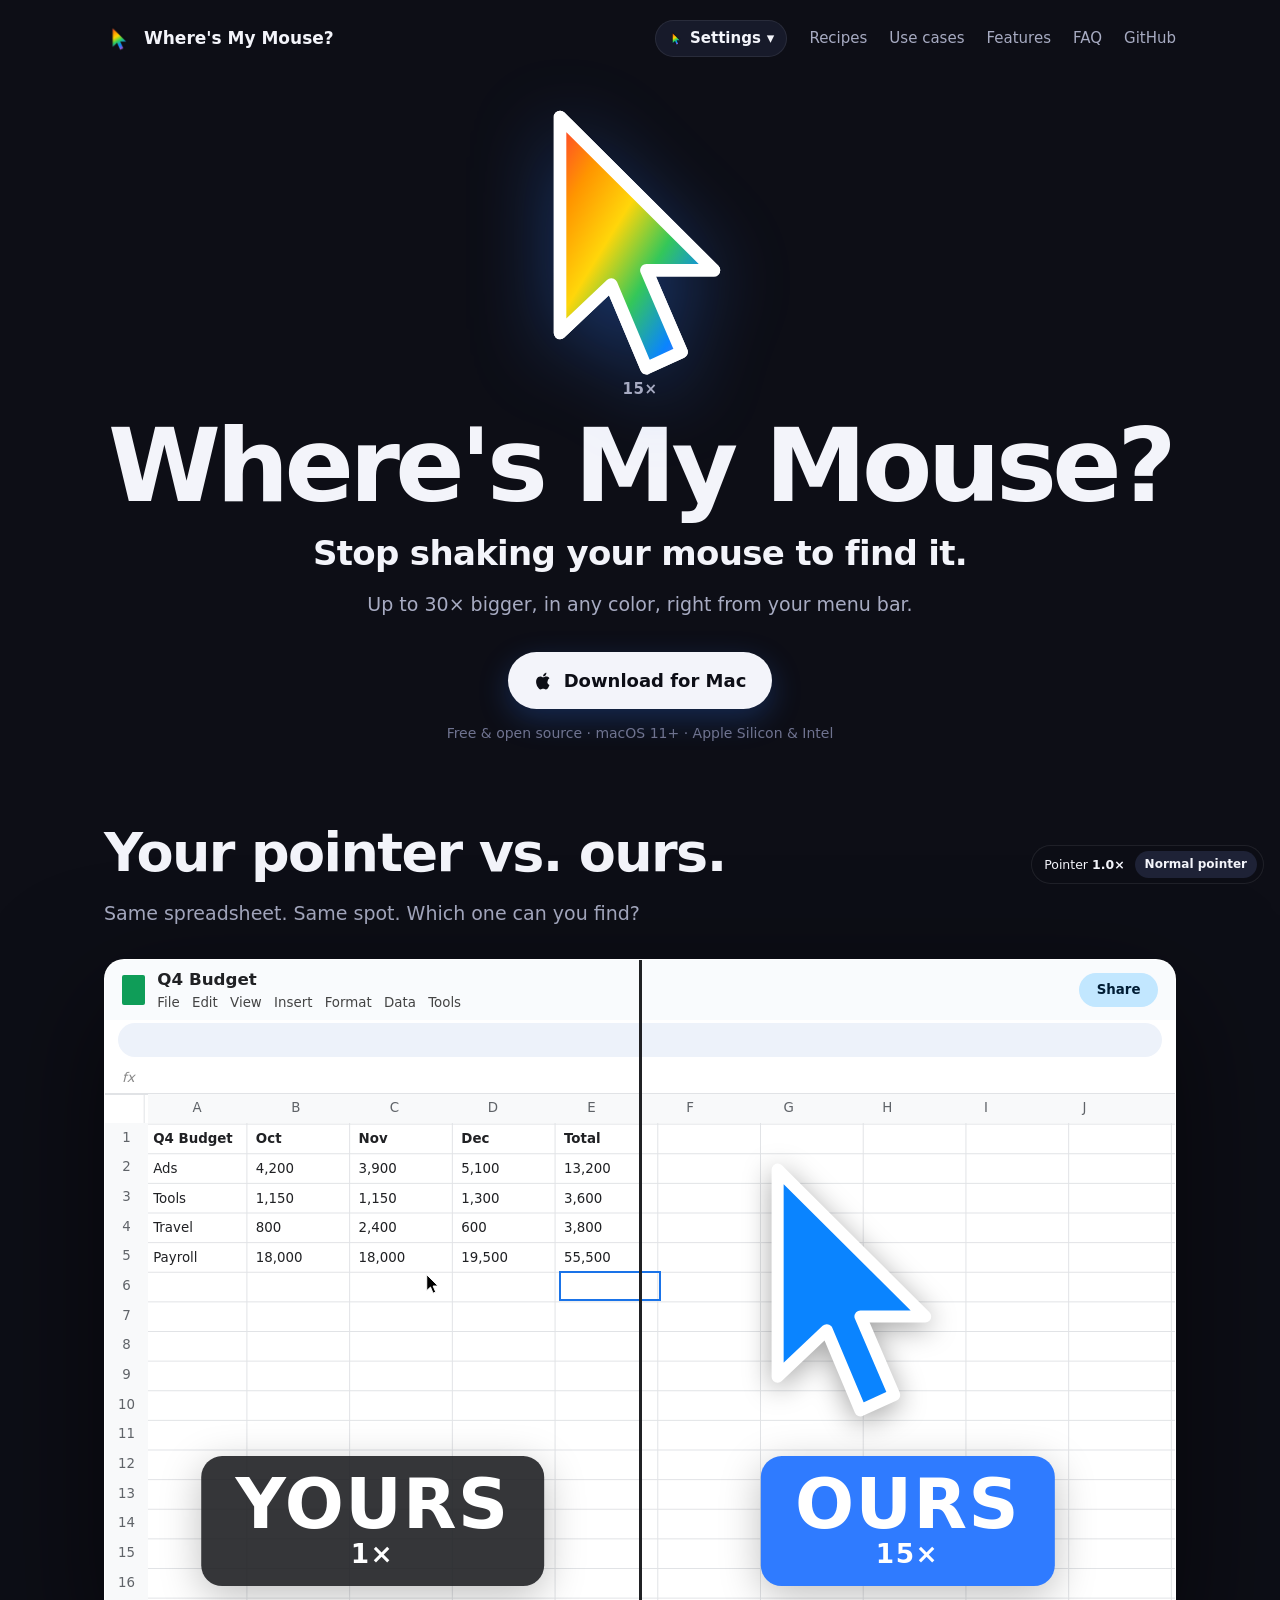
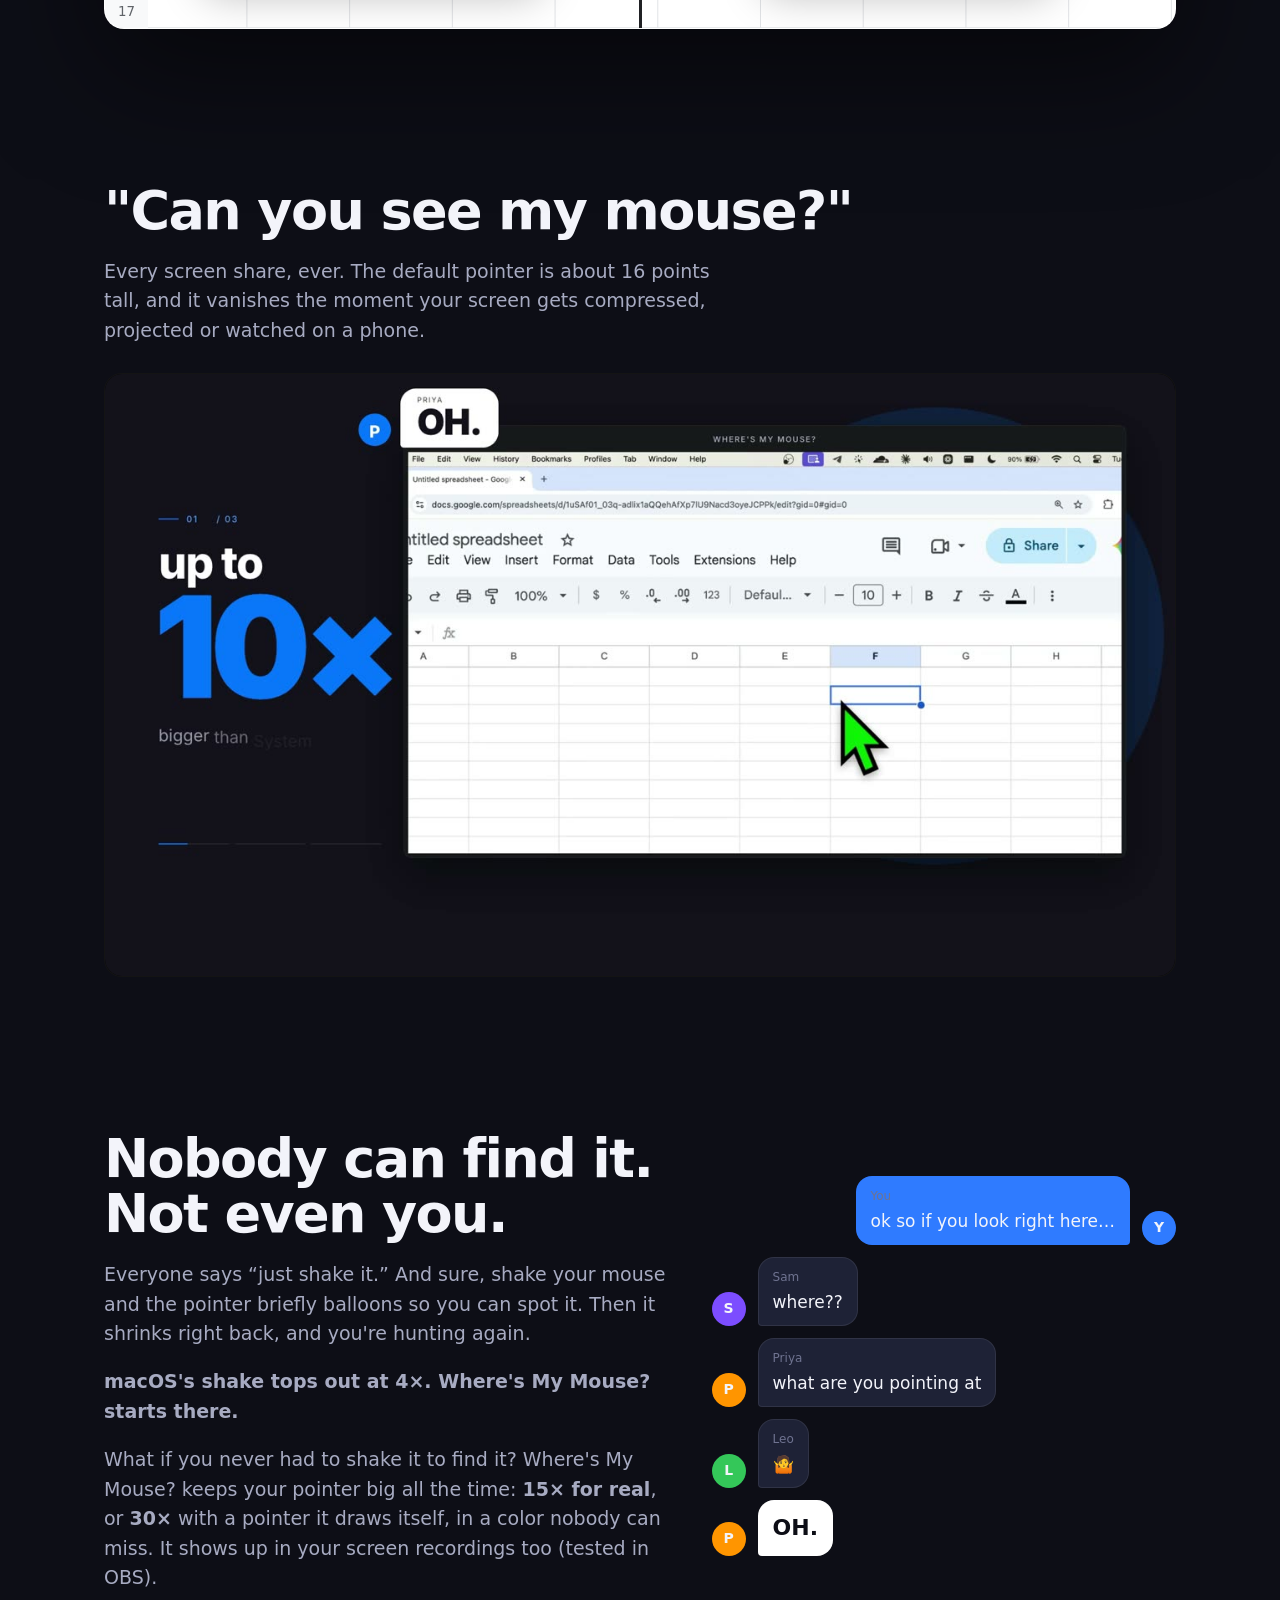
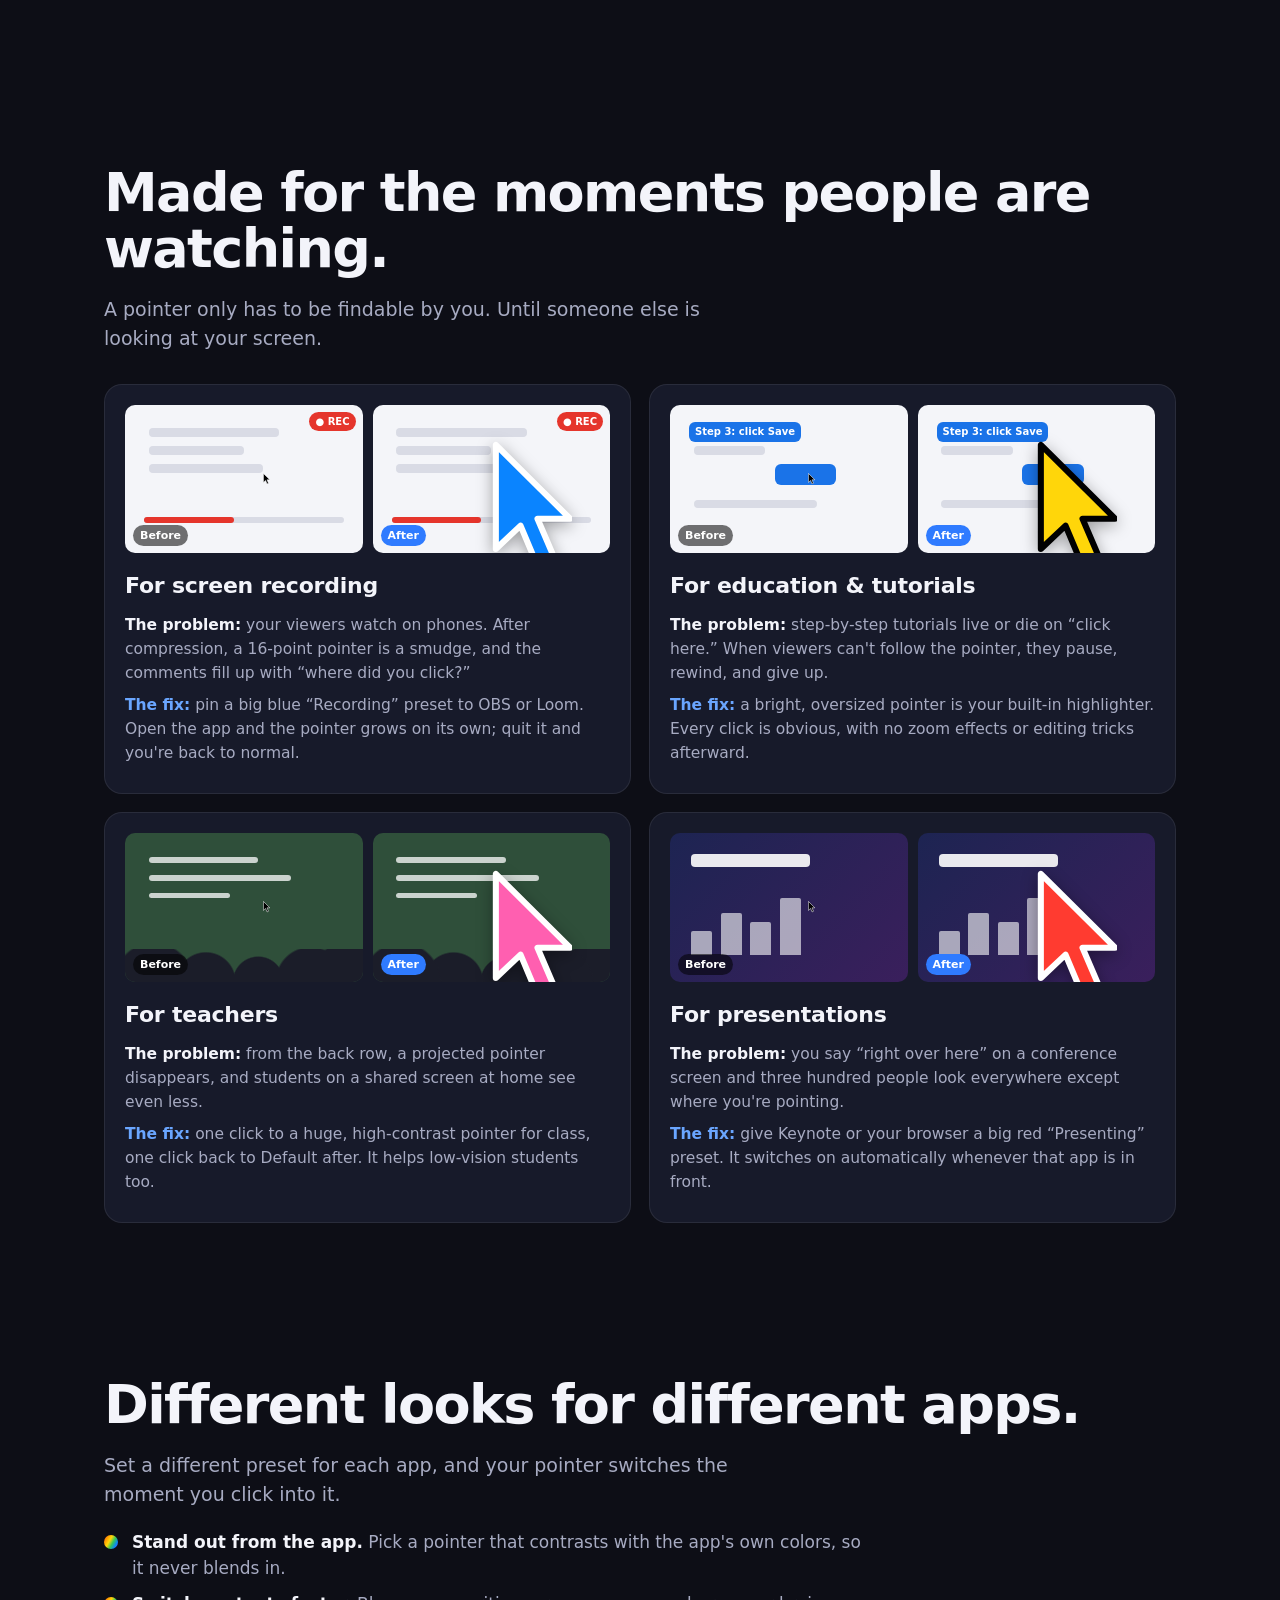
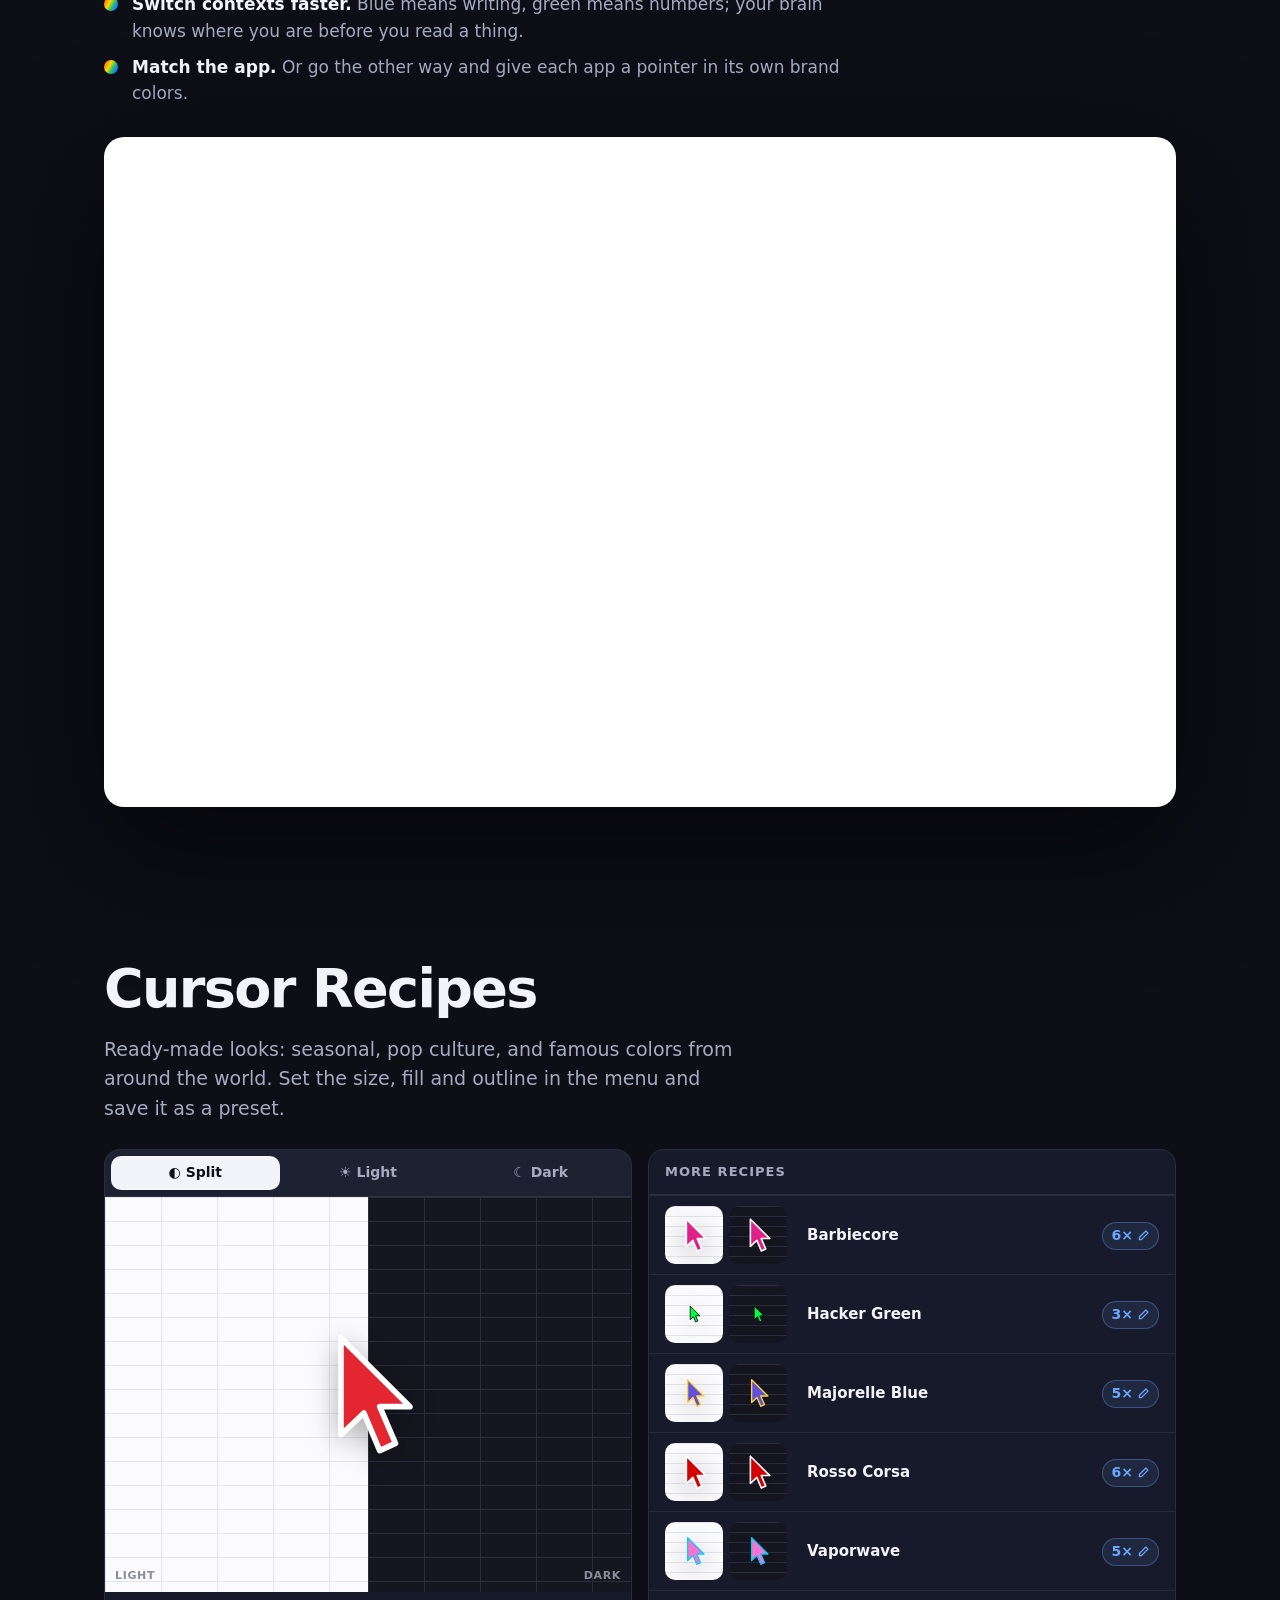
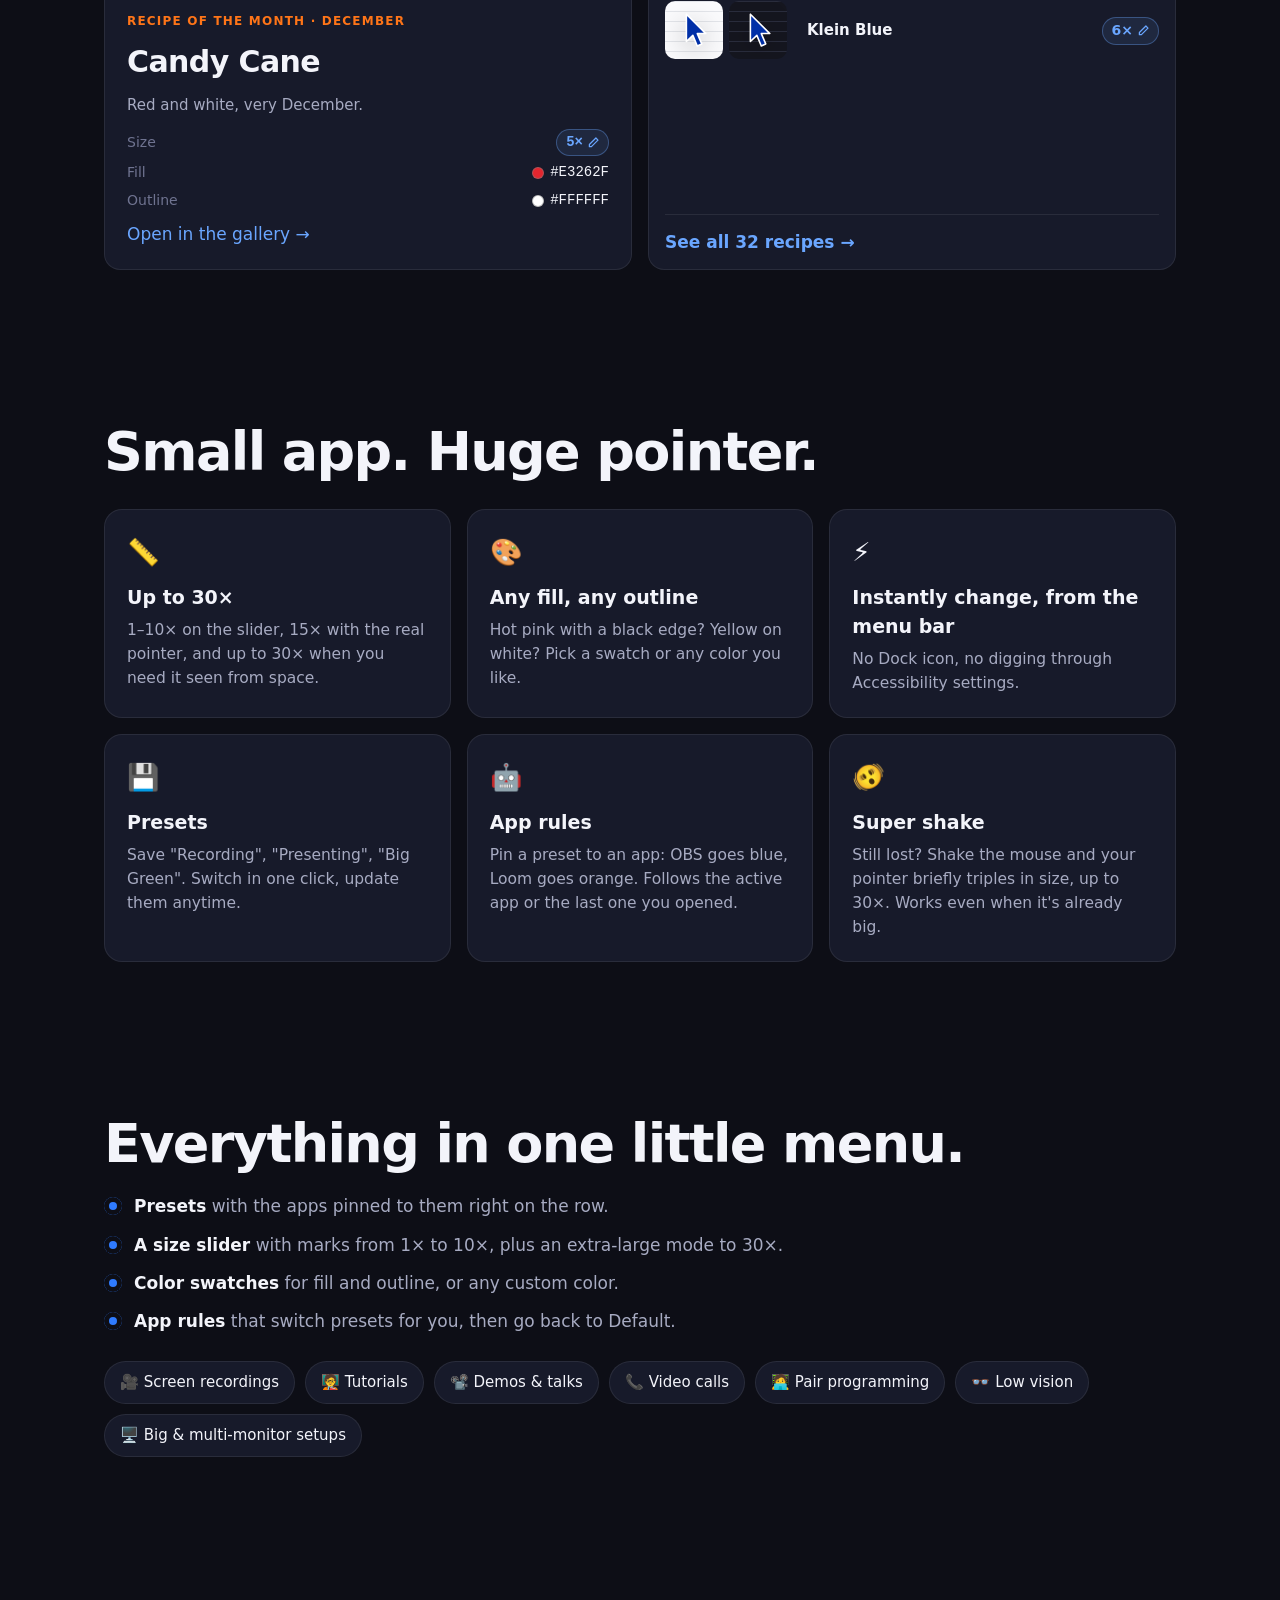
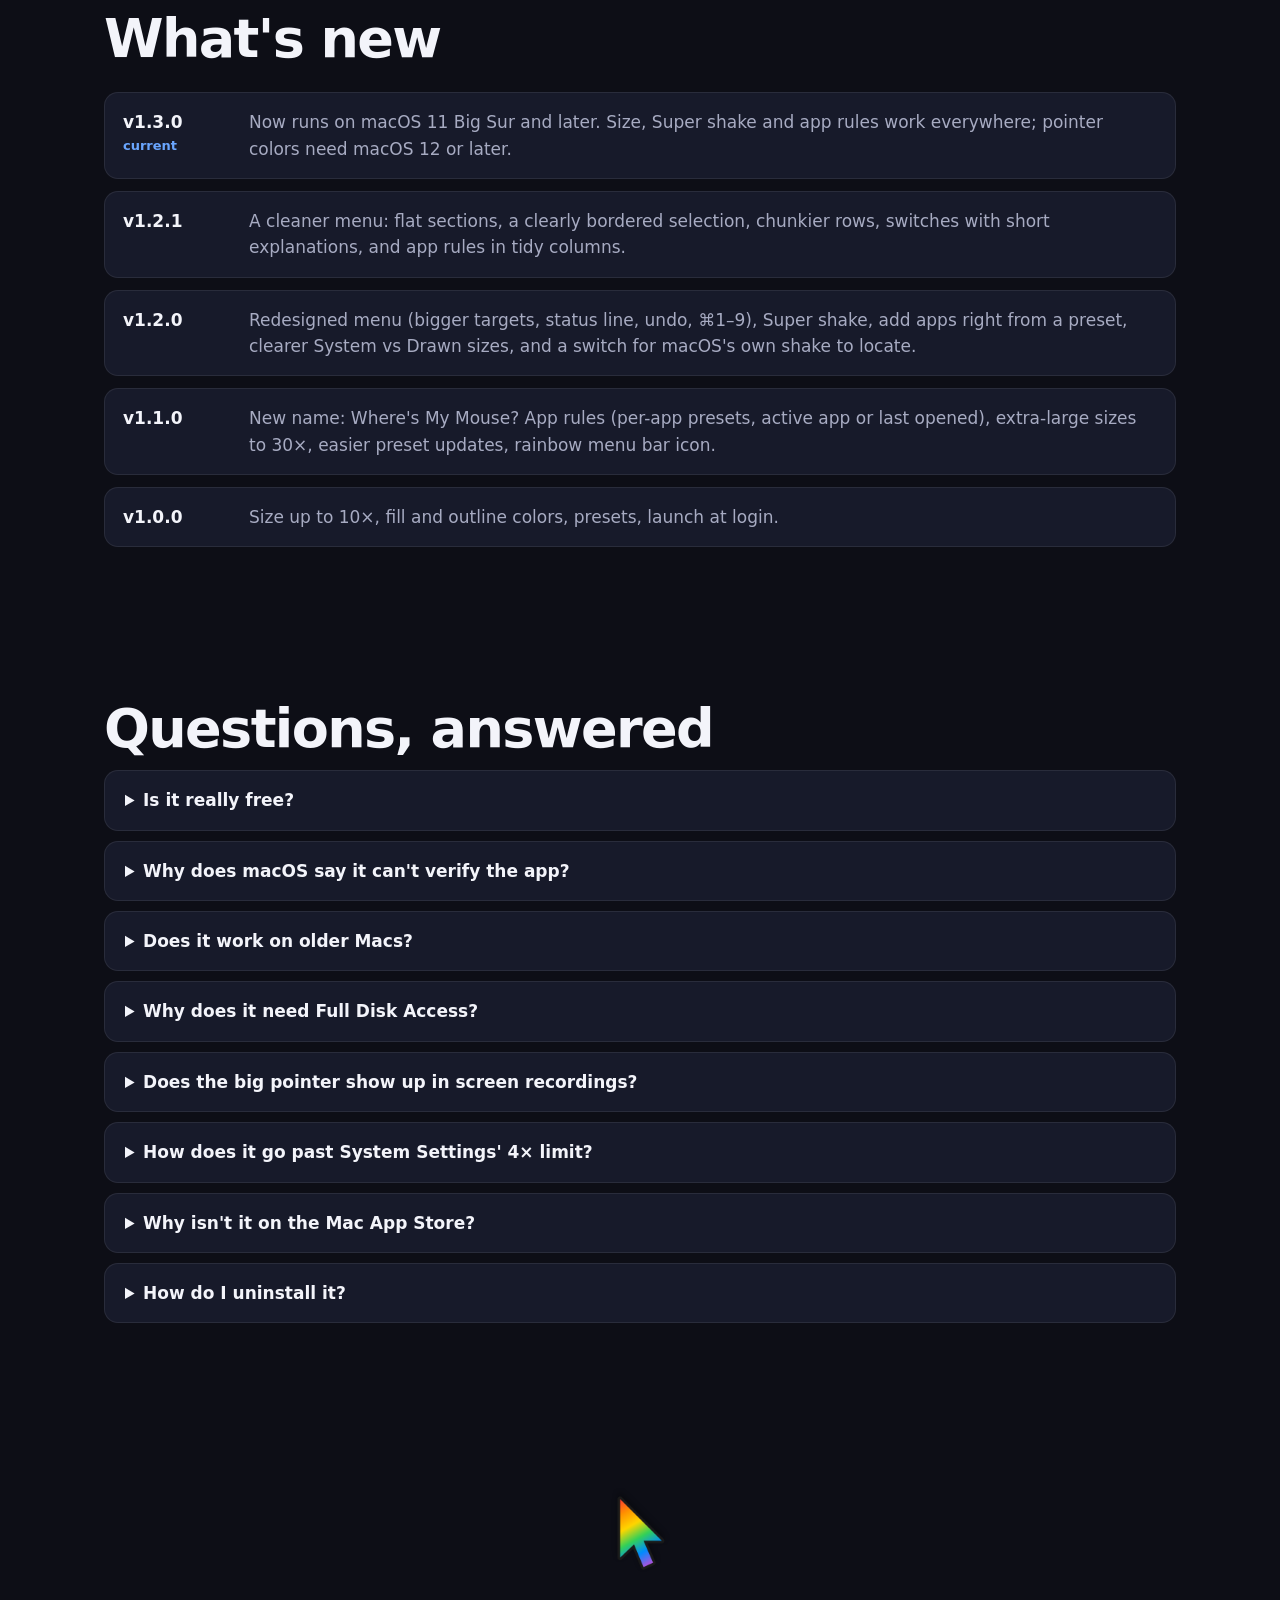
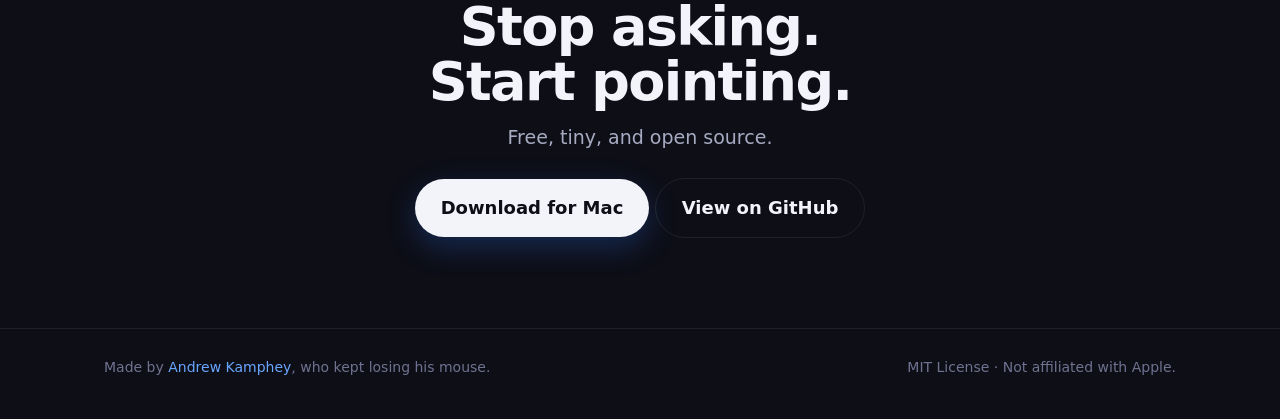
==== site/index.html @ dadd5ee6 "Recipes: Split/Light/Dark bar on top of each card Co-Authored-By: Claude Opus 5.5 <noreply@anthropic" ====
<!doctype html>
<html lang="en">
<head>
<meta charset="utf-8">
<!-- Google tag (gtag.js) -->
<script async src="https://www.googletagmanager.com/gtag/js?id=G-M5TJXXCL2K"></script>
<script>
  window.dataLayer = window.dataLayer || [];
  function gtag(){dataLayer.push(arguments);}
  gtag('js', new Date());

  gtag('config', 'G-M5TJXXCL2K');
</script>

<meta name="viewport" content="width=device-width, initial-scale=1">
<title>Where's My Mouse? — Make your Mac's pointer impossible to miss</title>
<meta name="description" content="A free, open-source macOS menu bar app that makes your mouse pointer up to 30× bigger, in any color, with one-click presets and per-app rules. For screen recordings, demos and video calls.">
<link rel="icon" type="image/png" href="assets/favicon.png">
<link rel="apple-touch-icon" href="assets/icon.png">
<meta property="og:title" content="Where's My Mouse?">
<meta property="og:description" content="Make your Mac's pointer impossible to miss. Up to 30×, any color, presets per app. Free & open source.">
<meta property="og:image" content="https://wheresmymouse.com/assets/og.png">
<meta property="og:url" content="https://wheresmymouse.com/">
<meta property="og:type" content="website">
<meta name="twitter:card" content="summary_large_image">
<meta name="twitter:image" content="https://wheresmymouse.com/assets/og.png">
<link rel="canonical" href="https://wheresmymouse.com/">
<script type="application/ld+json">
{"@context":"https://schema.org","@type":"SoftwareApplication","name":"Where's My Mouse?","operatingSystem":"macOS 11+","applicationCategory":"UtilitiesApplication","offers":{"@type":"Offer","price":"0","priceCurrency":"USD"},"url":"https://wheresmymouse.com/","downloadUrl":"https://wheresmymouse.com/download"}
</script>
<style>
  :root {
    --bg: #0d0e16;
    --bg-2: #161a33;
    --panel: #171a2a;
    --panel-2: #1e2236;
    --line: rgba(255, 255, 255, 0.08);
    --text: #f3f4fa;
    --muted: #a7abc2;
    --faint: #6f7390;
    --blue: #2f7bff;
    --blue-soft: #6aa6ff;
    --red: #ff3b2f;
    --rainbow: linear-gradient(120deg, #ff3b30, #ff9500, #ffd60a, #34c759, #0a84ff, #af52de);
    --radius: 18px;
    --max: 1120px;
  }
  * { box-sizing: border-box; }
  html { scroll-behavior: smooth; }
  body {
    margin: 0;
    background: radial-gradient(1200px 700px at 80% -10%, #1d2452 0%, transparent 60%), var(--bg);
    color: var(--text);
    font: 17px/1.55 system-ui, -apple-system, "Helvetica Neue", Arial, sans-serif;
    -webkit-font-smoothing: antialiased;
  }
  a { color: var(--blue-soft); text-decoration: none; }
  a:hover { text-decoration: underline; }
  .wrap { max-width: var(--max); margin: 0 auto; padding: 0 24px; }

  /* nav */
  nav { display: flex; align-items: center; justify-content: space-between; padding: 20px 0; }
  .brand { display: flex; align-items: center; gap: 10px; font-weight: 800; color: var(--text); }
  .brand img { width: 30px; height: 30px; }
  nav .links { display: flex; gap: 22px; font-size: 15px; }
  nav .links a { color: var(--muted); }

  /* hero */
  .hero { padding: 40px 0 72px; text-align: left; position: relative; }
  .hero h1 {
    font-size: clamp(56px, 10vw, 128px);
    line-height: 0.92;
    letter-spacing: -0.045em;
    margin: 0 0 22px;
    font-weight: 900;
  }
  .hero h1 .q { background: var(--rainbow); -webkit-background-clip: text; background-clip: text; color: transparent; }
  .hero .sub { font-size: clamp(22px, 2.6vw, 30px); color: var(--text); margin: 0 0 8px; font-weight: 700; }
  .hero .joke { max-width: 540px; color: var(--muted); margin: 0 0 30px; }
  .btn {
    display: inline-flex; align-items: center; gap: 10px;
    background: var(--text); color: #0d0e16; font-weight: 800; font-size: 18px;
    padding: 15px 26px; border-radius: 999px; border: 0; cursor: pointer;
    box-shadow: 0 10px 30px rgba(47, 123, 255, 0.25);
  }
  .btn:hover { text-decoration: none; transform: translateY(-1px); }
  .btn svg { width: 20px; height: 20px; }
  .btn.ghost { background: transparent; color: var(--text); border: 1px solid var(--line); box-shadow: none; }
  .fine { color: var(--faint); font-size: 14px; margin-top: 14px; }
  .nomore { font-weight: 800; font-size: 19px; margin: -14px 0 28px; color: var(--blue-soft); }

  /* "Settings" in the nav opens the real menu, like a menu bar item */
  .settings { position: relative; }
  #settings-btn { display: inline-flex; align-items: center; gap: 6px; border: 1px solid var(--line); background: var(--panel); color: var(--text);
    font: inherit; font-size: 15px; font-weight: 700; padding: 6px 12px; border-radius: 999px; cursor: pointer; }
  #settings-btn[aria-expanded=true] { background: var(--text); color: #0d0e16; }
  .settings-pop { position: absolute; right: 0; top: calc(100% + 10px); z-index: 50; width: 340px; padding: 10px; border-radius: 16px;
    background: rgba(23,26,42,0.96); border: 1px solid var(--line); box-shadow: 0 30px 90px rgba(0,0,0,0.6); }
  .settings-pop img { display: block; width: 100%; height: auto; border-radius: 10px; }
  .settings-pop p { margin: 10px 4px 2px; color: var(--muted); font-size: 14px; text-align: center; }
  nav .links { align-items: center; }
  @media (max-width: 560px) { .settings-pop { position: fixed; left: 16px; right: 16px; top: 64px; width: auto; max-height: 80vh; overflow: auto; } }

  #showcase { padding-top: 32px; }
  /* hero: one pointer that grows from 1x to 15x and back */
  .hero { text-align: center; padding: 24px 0 24px; }
  .hero h1 { font-size: clamp(48px, 8vw, 104px); white-space: nowrap; margin: 18px 0 14px; }
  .hero .sub { font-size: clamp(22px, 3vw, 34px); font-weight: 800; letter-spacing: -0.02em; margin: 0 0 10px; }
  .hero .joke { max-width: none; font-size: 19px; margin: 0 0 32px; }
  .hero-ptr { position: relative; height: clamp(200px, 30vw, 300px); }
  #hero-ptr { position: absolute; left: calc(50% - 0.3 * clamp(200px, 30vw, 300px)); top: 6px;
    height: calc(100% - 30px); width: auto; transform-origin: 6% 4%; overflow: visible;
    filter: drop-shadow(0 18px 40px rgba(47, 123, 255, 0.35)); }
  .hero-size { position: absolute; left: 50%; bottom: 0; transform: translateX(-50%); font-weight: 900; font-variant-numeric: tabular-nums;
    color: var(--muted); font-size: 15px; letter-spacing: 0.04em; }
  @media (max-width: 560px) { .hero h1 { white-space: normal; } }

  /* sections */
  section { padding: 72px 0; }
  h2 { font-size: clamp(34px, 5vw, 54px); line-height: 1.02; letter-spacing: -0.03em; margin: 10px 0 14px; font-weight: 900; }
  .lead { color: var(--muted); font-size: 19px; max-width: 640px; }

  .video { margin-top: 28px; border-radius: var(--radius); overflow: hidden; border: 1px solid var(--line); background: #000; }
  .video video { display: block; width: 100%; height: auto; }

  /* chat */
  .chat { display: grid; grid-template-columns: 1.1fr 0.9fr; gap: 40px; align-items: center; }
  .bubbles { display: grid; gap: 12px; }
  .bubble { display: flex; gap: 12px; align-items: flex-end; }
  .avatar { width: 34px; height: 34px; border-radius: 50%; display: grid; place-items: center; font-weight: 800; font-size: 14px; flex: none; }
  .msg { background: var(--panel-2); border: 1px solid var(--line); padding: 10px 14px; border-radius: 16px 16px 16px 4px; }
  .msg small { display: block; color: var(--faint); font-size: 12px; margin-bottom: 2px; }
  .bubble.me { flex-direction: row-reverse; }
  .bubble.me .msg { background: var(--blue); border-color: transparent; border-radius: 16px 16px 4px 16px; }
  .bubble.oh .msg { background: #fff; color: #0d0e16; font-weight: 900; font-size: 22px; }

  /* desktop mockups: a Mac screen with a wallpaper, windows and pointers */
  .desk {
    position: relative; aspect-ratio: 16 / 10; border-radius: 20px; overflow: hidden; margin-top: 30px; container-type: inline-size;
    border: 1px solid var(--line); box-shadow: 0 40px 120px rgba(0,0,0,0.55);
    background:
      radial-gradient(60% 80% at 15% 20%, #ff6aa2 0%, transparent 60%),
      radial-gradient(55% 70% at 85% 15%, #ffb35c 0%, transparent 60%),
      radial-gradient(70% 90% at 70% 90%, #6b5bff 0%, transparent 65%),
      radial-gradient(60% 70% at 10% 95%, #23c4d6 0%, transparent 60%),
      linear-gradient(135deg, #3b1f6e, #1b2a6b);
  }
  .menubar {
    position: absolute; left: 0; right: 0; top: 0; height: 3.4%; display: flex; align-items: center; gap: 1.6%;
    padding: 0 1.6%; background: rgba(255,255,255,0.28); backdrop-filter: blur(10px);
    color: #111; font-size: clamp(7px, 1vw, 13px); font-weight: 600;
  }
  .menubar .sp { flex: 1; }
  .menubar img { height: 70%; }
  .win {
    position: absolute; border-radius: 1.2% / 1.9%; overflow: hidden; background: #fff;
    box-shadow: 0 2.5% 6% rgba(0,0,0,0.35); border: 1px solid rgba(0,0,0,0.12);
  }
  .win .tb { height: 6.5%; min-height: 10px; background: #ececf0; display: flex; align-items: center; gap: 1.2%; padding: 0 2%; font-size: clamp(6px, 0.9vw, 12px); font-weight: 700; color: #444; }
  .win .tb i { width: 1.6%; aspect-ratio: 1; border-radius: 50%; background: #ff5f57; }
  .win .tb i:nth-child(2) { background: #febc2e; } .win .tb i:nth-child(3) { background: #28c840; }
  .win .tb span { margin-left: 2%; }
  .desk .ptr { position: absolute; overflow: visible; filter: drop-shadow(0 6px 14px rgba(0,0,0,0.35)); }
  .desk .ptr.tiny { width: 1.15%; filter: none; }
  .desk .ptr.big { width: 15%; }
  .cap {
    position: absolute; left: 2.5%; bottom: 4%; background: rgba(13,14,22,0.82); color: #fff;
    padding: 0.6em 1em; border-radius: 999px; font-weight: 800; font-size: clamp(11px, 1.4vw, 17px);
  }
  .cap em { font-style: normal; color: var(--muted); font-weight: 600; }

  /* showcase: 1× then 15× in three colors, 3s each */
  .cycle4 > * { opacity: 0; animation: show4 12s infinite; }
  .cycle4 > :nth-child(1) { animation-delay: -12s; }
  .cycle4 > :nth-child(2) { animation-delay: -9s; }
  .cycle4 > :nth-child(3) { animation-delay: -6s; }
  .cycle4 > :nth-child(4) { animation-delay: -3s; }
  @keyframes show4 { 0%, 23% { opacity: 1; } 25%, 100% { opacity: 0; } }

  /* app rules: Claude in front, then Google Sheets, 4s each */
  .cycle2 > * { opacity: 0; animation: show2 8s infinite; }
  .cycle2 > :nth-child(1) { animation-delay: -8s; }
  .cycle2 > :nth-child(2) { animation-delay: -4s; }
  @keyframes show2 { 0%, 46% { opacity: 1; } 50%, 100% { opacity: 0; } }
  .layer { position: absolute; inset: 0; }

  /* window contents */
  .chatui { position: absolute; inset: 6.5% 0 0 0; background: #f5f1ea; }
  .chatui b { position: absolute; left: 12%; height: 5%; border-radius: 6px; background: #e3dccd; }
  .chatui b.me { left: auto; right: 10%; background: #d9c7a8; }
  .chatui .box { position: absolute; left: 10%; right: 10%; bottom: 7%; height: 11%; border-radius: 10px; background: #fff; border: 1px solid #ddd3c2; }
  .sheetui { position: absolute; inset: 6.5% 0 0 0; background:
      linear-gradient(#e2e3e8 1px, transparent 1px) 0 8% / 100% 7.5%,
      linear-gradient(90deg, #e2e3e8 1px, transparent 1px) 0 0 / 14% 100%, #fff; }
  .sheetui::before { content: ""; position: absolute; left: 0; right: 0; top: 0; height: 8%; background: #e8f3ea; }
  .sheetui .sel { position: absolute; left: 28%; top: 38%; width: 14%; height: 7.5%; border: 2px solid #1a73e8; }
  .rule {
    position: absolute; right: 2.5%; top: 6%; background: rgba(13,14,22,0.85); color: #fff; border-radius: 12px;
    padding: 0.55em 1em; font-size: max(13px, 2.2cqw); font-weight: 800; display: flex; align-items: center; gap: 0.6em;
  }
  .rule .dot { width: 0.9em; height: 0.9em; border-radius: 50%; }
  @media (prefers-reduced-motion: reduce) {
    .cycle4 > *, .cycle2 > * { animation: none; }
    .cycle4 > :nth-child(2), .cycle2 > :nth-child(1) { opacity: 1; }
  }

  /* scroll-grown pointer: our own arrow replaces the cursor and grows 1x -> 10x down the page */
  html.grow-ptr, html.grow-ptr * { cursor: none !important; }
  #grow-ptr { position: fixed; left: 0; top: 0; z-index: 2147483647; pointer-events: none; width: 13px; height: auto;
    transform-origin: 0 0; will-change: transform; opacity: 0; filter: drop-shadow(0 2px 4px rgba(0,0,0,0.35)); }
  html.grow-ptr #grow-ptr.on { opacity: 1; }
  #grow-badge { position: fixed; right: 16px; bottom: 16px; z-index: 2147483646; display: none; align-items: center; gap: 10px;
    background: rgba(13,14,22,0.88); border: 1px solid var(--line); color: var(--text); border-radius: 999px; padding: 5px 6px 5px 12px;
    font-size: 12.5px; backdrop-filter: blur(8px); transition: opacity 0.4s, transform 0.4s; }
  #grow-badge.idle { opacity: 0; transform: translateY(8px); pointer-events: none; }
  #grow-badge b { font-variant-numeric: tabular-nums; }
  #grow-badge button { border: 0; border-radius: 999px; padding: 4px 10px; font: inherit; font-size: 12px; font-weight: 700; background: var(--panel-2); color: var(--text); }
  html.grow-ok #grow-badge { display: flex; }

  /* Google Sheets scene for Yours vs Ours */
  .gs { position: absolute; inset: 0; background: #fff; color: #202124; font-size: 1.25cqw; }
  .gs-top { position: absolute; left: 0; right: 0; top: 0; height: 9%; display: flex; align-items: center; gap: 1.2%; padding: 0 1.6%; background: #f9fbfd; }
  .gs-logo { width: 2.2%; aspect-ratio: 3 / 4; border-radius: 2px; background: #0f9d58; flex: none; }
  .gs-title b { display: block; font-size: 1.25em; font-weight: 600; }
  .gs-title span { color: #444; word-spacing: 0.6em; }
  .gs-share { margin-left: auto; background: #c2e7ff; color: #001d35; font-weight: 700; padding: 0.5em 1.3em; border-radius: 999px; }
  .gs-tools { position: absolute; left: 1.2%; right: 1.2%; top: 9.5%; height: 5%; border-radius: 999px; background: #edf2fa; }
  .gs-fx { position: absolute; left: 0; right: 0; top: 15.5%; height: 4.5%; border-bottom: 1px solid #e1e3e6; color: #888; padding-left: 1.6%; display: flex; align-items: center; font-style: italic; }
  .gs-grid { position: absolute; left: 0; right: 0; top: 20%; bottom: 0;
    background:
      linear-gradient(#e1e3e6 1px, transparent 1px) 0 0 / 100% 5.55%,
      linear-gradient(90deg, #e1e3e6 1px, transparent 1px) 4% 0 / 9.6% 100%; }
  .gs-cols { position: absolute; left: 4%; right: 0; top: 0; height: 5.55%; display: flex; background: #f8f9fa; }
  .gs-cols span, .gs-rows span { display: flex; align-items: center; justify-content: center; color: #5f6368; }
  .gs-cols span { width: 9.6%; flex: none; }
  .gs-rows { position: absolute; left: 0; top: 5.55%; bottom: 0; width: 4%; display: flex; flex-direction: column; background: #f8f9fa; }
  .gs-rows span { height: 5.88%; flex: none; }
  .gs-v { position: absolute; padding-left: 0.5%; line-height: 1; }
  .gs-v.h { font-weight: 700; }
  .gs-sel { position: absolute; border: 2px solid #1a73e8; }

  /* Yours vs Ours: pills choose a situation; each uses a different comparison */
  .pills { display: flex; flex-wrap: wrap; gap: 10px; margin-top: 26px; }
  .pill { border: 1px solid var(--line); background: var(--panel); color: var(--text); font: inherit; font-weight: 750; font-size: 15px;
    padding: 9px 16px; border-radius: 999px; cursor: pointer; }
  .pill[aria-selected=true] { background: var(--text); color: #0d0e16; border-color: transparent; }
  .vs-panel[hidden] { display: none; }
  .vs-panel > p { color: var(--muted); margin: 14px 0 0; font-size: 15.5px; }
  .label { position: absolute; bottom: 4%; padding: 0.35em 0.9em; border-radius: 999px; font-weight: 900; font-size: max(10px, 1.8cqw); z-index: 3; }
  .label.yours { background: rgba(32,33,36,0.85); color: #fff; }
  .label.ours { background: var(--blue); color: #fff; }
  .desk.sheet { background: #fff; }
  .big-label { position: absolute; top: 50%; transform: translate(-50%, -50%); z-index: 3; display: flex; flex-direction: column; align-items: center;
    font-weight: 900; letter-spacing: 0.02em; font-size: max(26px, 6.5cqw); line-height: 0.95; padding: 0.22em 0.5em 0.28em; border-radius: 0.3em;
    box-shadow: 0 10px 40px rgba(0,0,0,0.25); pointer-events: none; }
  .big-label small { font-size: 0.38em; letter-spacing: 0.06em; margin-top: 0.15em; }
  .big-label.yours { left: 25%; top: 84%; background: rgba(32,33,36,0.9); color: #fff; }
  .big-label.ours { left: 75%; top: 84%; background: var(--blue); color: #fff; }

  /* split */
  .half { position: absolute; inset: 0; }
  .half.left { clip-path: inset(0 50% 0 0); }
  .half.right { clip-path: inset(0 0 0 50%); }
  .seam { position: absolute; top: 0; bottom: 0; left: 50%; width: 3px; margin-left: -1.5px; background: #202124; z-index: 2; }
  /* slider */
  .reveal { position: absolute; inset: 0; clip-path: inset(0 0 0 var(--cut, 50%)); }
  .handle { position: absolute; top: 0; bottom: 0; left: var(--cut, 50%); width: 3px; margin-left: -1.5px; background: #202124; z-index: 4; pointer-events: none; }
  .handle::after { content: "\27F7"; position: absolute; top: 50%; left: 50%; transform: translate(-50%, -50%); width: 46px; height: 46px; border-radius: 50%;
    background: #202124; color: #fff; display: grid; place-items: center; font-weight: 900; box-shadow: 0 6px 20px rgba(0,0,0,0.3); }
  .slider-input { position: absolute; inset: 0; width: 100%; height: 100%; opacity: 0; cursor: ew-resize; z-index: 5; margin: 0; }
  .desk .rec { z-index: 3; top: 2.5%; right: 2%; font-size: max(9px, 1.3cqw); }
  /* two screens */
  .pair { display: grid; grid-template-columns: 1fr 1fr; gap: 16px; }
  .pair .desk { margin-top: 26px; }
  .sharing { position: absolute; left: 50%; top: 2.5%; transform: translateX(-50%); background: #e5352c; color: #fff; font-weight: 800; border-radius: 999px;
    padding: 0.3em 0.9em; font-size: max(8px, 1.4cqw); z-index: 3; white-space: nowrap; }
  .hunt { position: absolute; width: 7%; aspect-ratio: 1; border: 3px dashed #e5352c; border-radius: 50%; z-index: 3; }
  .hunt-tag { position: absolute; color: #e5352c; font-weight: 900; font-size: max(10px, 2.2cqw); z-index: 3; }
  /* magnifier: the loupe shows the same scene at 4x, centered on the tiny pointer */
  .loupe { position: absolute; width: 30%; aspect-ratio: 1; border-radius: 50%; overflow: hidden; border: 5px solid #202124; box-shadow: 0 12px 40px rgba(0,0,0,0.35); z-index: 3; background: #fff; }
  .loupe .zoom { position: absolute; width: 1333%; aspect-ratio: 16 / 10; container-type: inline-size; }
  .loupe-tag { position: absolute; text-align: center; color: #202124; font-weight: 900; font-size: max(10px, 2cqw); z-index: 3; background: #fff; padding: 0.2em 0.6em; border-radius: 8px; box-shadow: 0 4px 14px rgba(0,0,0,0.15); }
  /* toggle */
  .switch { position: absolute; right: 2%; top: 2.5%; z-index: 4; display: flex; background: #202124; border-radius: 999px; padding: 4px; }
  .switch button { border: 0; background: transparent; color: #fff; font: inherit; font-weight: 900; font-size: max(11px, 1.7cqw); padding: 0.35em 1.1em; border-radius: 999px; cursor: pointer; }
  .switch button[aria-pressed=true] { background: var(--blue); }
  .state { position: absolute; inset: 0; transition: opacity 0.3s; }
  .desk.show-ours .state.yours, .desk:not(.show-ours) .state.ours { opacity: 0; }
  @media (max-width: 860px) { .pair { grid-template-columns: 1fr; } }

  .why { list-style: none; padding: 0; margin: 18px 0 0; display: grid; gap: 10px; max-width: 760px; }
  .why li { position: relative; padding-left: 28px; color: var(--muted); font-size: 17px; }
  .why li::before { content: ""; position: absolute; left: 0; top: 6px; width: 14px; height: 14px; border-radius: 50%; background: var(--rainbow); }
  .why b { color: var(--text); }

  #app-rules .rule { top: auto; right: auto; left: 2.5%; bottom: 4%; }

  /* full-screen Claude mock */
  .cl { position: absolute; inset: 0; background: #faf9f5; font-size: 1.3cqw; color: #3d3929; }
  .cl-side { position: absolute; left: 0; top: 0; bottom: 0; width: 20%; background: #f0eee6; padding: 2.4% 1.6%; display: flex; flex-direction: column; gap: 2.2%; }
  .cl-side i { display: block; height: 1.4%; min-height: 6px; border-radius: 4px; background: #e2ded1; }
  .cl-logo { font-weight: 800; color: #c96442; margin-bottom: 6%; }
  .cl-main { position: absolute; left: 20%; right: 0; top: 0; bottom: 0; padding: 6% 14%; display: flex; flex-direction: column; gap: 2.6%; }
  .cl-me { align-self: flex-end; background: #f0eee6; border-radius: 1em; padding: 0.7em 1.1em; font-weight: 600; margin-bottom: 3%; }
  .cl-line { display: block; height: 2%; min-height: 7px; border-radius: 4px; background: #e8e5da; }
  .cl-box { position: absolute; left: 12%; right: 12%; bottom: 7%; border: 1px solid #ddd8c8; border-radius: 1.2em; background: #fff; padding: 1.2em 1.4em; color: #9a9585;
    box-shadow: 0 4px 18px rgba(0,0,0,0.05); }

  /* use cases: a before/after scene, then the problem and the fix */
  .uses-grid { display: grid; grid-template-columns: 1fr 1fr; gap: 18px; margin-top: 30px; }
  .use { background: var(--panel); border: 1px solid var(--line); border-radius: var(--radius); padding: 20px; }
  .use h3 { margin: 16px 0 10px; font-size: 22px; letter-spacing: -0.01em; }
  .use p { margin: 0 0 8px; color: var(--muted); font-size: 15.5px; }
  .use p b { color: var(--text); }
  .use .fix b { color: var(--blue-soft); }
  .scenes { display: grid; grid-template-columns: 1fr 1fr; gap: 10px; }
  .scene { position: relative; aspect-ratio: 16 / 10; border-radius: 10px; overflow: hidden; background: #f4f5f9; }
  .scene .tag { position: absolute; left: 8px; bottom: 7px; font-size: 11px; font-weight: 800; padding: 2px 7px; border-radius: 999px; }
  .scene.before .tag { background: rgba(0,0,0,0.55); color: #fff; }
  .scene.after .tag { background: var(--blue); color: #fff; }
  .scene svg.ptr { position: absolute; }
  .scene.before svg.ptr { width: 7px; left: 58%; top: 46%; }
  .scene.after svg.ptr { width: 34%; left: 50%; top: 24%; filter: drop-shadow(0 4px 8px rgba(0,0,0,0.35)); }
  /* scene props */
  .bar { position: absolute; left: 10%; height: 6%; border-radius: 4px; background: #d9dbe5; }
  .rec { position: absolute; right: 7px; top: 7px; background: #e5352c; color: #fff; font-size: 10px; font-weight: 800; padding: 2px 6px; border-radius: 999px; }
  .play { position: absolute; left: 8%; right: 8%; bottom: 20%; height: 4%; background: #d9dbe5; border-radius: 4px; }
  .play::before { content: ""; position: absolute; inset: 0 55% 0 0; background: #e5352c; border-radius: 4px; }
  .step { position: absolute; left: 8%; top: 12%; background: #1a73e8; color: #fff; font-size: 10px; font-weight: 800; padding: 2px 6px; border-radius: 6px; }
  .btnmock { position: absolute; left: 44%; top: 40%; width: 26%; height: 14%; border-radius: 6px; background: #1a73e8; }
  .board { background: #2f4f3a; }
  .board .chalk { position: absolute; left: 10%; height: 4%; border-radius: 3px; background: rgba(255,255,255,0.75); }
  .heads { position: absolute; left: 0; right: 0; bottom: 0; height: 22%; background:
      radial-gradient(circle at 12% 100%, #1b1d29 18%, transparent 19%),
      radial-gradient(circle at 34% 100%, #1b1d29 18%, transparent 19%),
      radial-gradient(circle at 56% 100%, #1b1d29 18%, transparent 19%),
      radial-gradient(circle at 78% 100%, #1b1d29 18%, transparent 19%),
      radial-gradient(circle at 96% 100%, #1b1d29 18%, transparent 19%); }
  .slide { background: linear-gradient(135deg, #1d2452, #3a1f5c); }
  .slide .title { position: absolute; left: 9%; top: 14%; width: 50%; height: 9%; border-radius: 4px; background: rgba(255,255,255,0.9); }
  .slide .chart { position: absolute; left: 9%; bottom: 18%; width: 46%; height: 40%; display: flex; align-items: flex-end; gap: 8%; }
  .slide .chart i { flex: 1; background: rgba(255,255,255,0.6); border-radius: 2px 2px 0 0; }

  /* features */
  .grid { display: grid; grid-template-columns: repeat(3, 1fr); gap: 16px; margin-top: 30px; }
  .card { background: var(--panel); border: 1px solid var(--line); border-radius: var(--radius); padding: 22px; }
  .card .ico { font-size: 26px; }
  .card h3 { margin: 10px 0 6px; font-size: 19px; }
  .card p { margin: 0; color: var(--muted); font-size: 15.5px; }

  .split { display: grid; grid-template-columns: 1fr 360px; gap: 48px; align-items: center; }
  .split img { width: 100%; border-radius: 16px; border: 1px solid var(--line); box-shadow: 0 30px 80px rgba(0,0,0,0.45); }
  .ticks { list-style: none; padding: 0; margin: 22px 0 0; display: grid; gap: 12px; }
  .ticks li { padding-left: 30px; position: relative; color: var(--muted); }
  .ticks li::before { content: ""; position: absolute; left: 0; top: 4px; width: 18px; height: 18px; border-radius: 50%; background: var(--blue); box-shadow: inset 0 0 0 5px #0d0e16; }
  .ticks b { color: var(--text); }

  .uses { display: flex; flex-wrap: wrap; gap: 10px; margin-top: 26px; }
  .chip { background: var(--panel); border: 1px solid var(--line); padding: 9px 15px; border-radius: 999px; font-size: 15px; }

  .releases { margin-top: 26px; display: grid; gap: 12px; }
  .rel { display: grid; grid-template-columns: 110px 1fr; gap: 16px; background: var(--panel); border: 1px solid var(--line); border-radius: 14px; padding: 16px 18px; }
  .rel .v { font-weight: 900; }
  .rel .v em { display: block; font-style: normal; color: var(--blue-soft); font-size: 13px; font-weight: 700; }
  .rel p { margin: 0; color: var(--muted); }

  details { background: var(--panel); border: 1px solid var(--line); border-radius: 14px; padding: 16px 20px; margin-top: 10px; }
  summary { cursor: pointer; font-weight: 750; }
  details p { color: var(--muted); margin: 10px 0 2px; }
  code { background: rgba(255,255,255,0.08); padding: 2px 6px; border-radius: 6px; font-size: 0.9em; }

  .cta { text-align: center; padding: 90px 0; }
  .cta img { width: 96px; height: 96px; }
  footer { border-top: 1px solid var(--line); padding: 28px 0 40px; color: var(--faint); font-size: 14px; }
  footer .wrap { display: flex; justify-content: space-between; gap: 20px; flex-wrap: wrap; }

  @media (max-width: 860px) {
    .uses-grid { grid-template-columns: 1fr; }
    .chat, .split, .hero-grid { grid-template-columns: 1fr; }
    .hero { text-align: center; }
    .grid { grid-template-columns: 1fr 1fr; }
  }
  @media (max-width: 560px) {
    .wrap { padding: 0 16px; }
    .grid { grid-template-columns: 1fr; }
    nav .links a.hide-sm { display: none; }
    .rel { grid-template-columns: 1fr; gap: 4px; }
  }
  @media (prefers-reduced-motion: reduce) { html { scroll-behavior: auto; } }
</style>
<link rel="stylesheet" href="assets/recipes.css">
</head>
<body>
<svg width="0" height="0" style="position:absolute" aria-hidden="true">
      <defs><path id="arrow" d="M4 4 V90 L24.4 70.7 L38.4 104 L52.4 97.6 L38.4 65 L65.3 65 Z" transform="scale(0.93)" stroke-width="5" stroke-linejoin="round"/></defs>
    </svg>

<div class="hero-zone">

  <div class="wrap">
    <nav>
      <a class="brand" href="#"><img src="assets/icon.png" alt="">Where's My Mouse?</a>
      <div class="links">
        <div class="settings">
          <button type="button" id="settings-btn" aria-expanded="false" aria-controls="settings-pop">
            <img src="assets/favicon.png" alt="" width="16" height="16"> Settings <span aria-hidden="true">▾</span>
          </button>
          <div class="settings-pop" id="settings-pop" hidden>
            <img src="assets/menu-dark.png" width="340" height="943" alt="The Where's My Mouse? menu: presets with pinned apps, size slider, colors, and app rules">
            <p>That's the whole app. It lives in your menu bar.</p>
          </div>
        </div>
        <a class="hide-sm" href="#recipes">Recipes</a>
        <a class="hide-sm" href="#uses">Use cases</a>
        <a class="hide-sm" href="#features">Features</a>
        <a class="hide-sm" href="#faq">FAQ</a>
        <a href="https://github.com/andrewkamphey/WheresMyMouse">GitHub</a>
      </div>
    </nav>

    <header class="hero">
      <div class="hero-ptr" aria-hidden="true">
        <svg id="hero-ptr" viewBox="0 0 62 100">
          <defs>
            <linearGradient id="hero-rainbow" x1="0" y1="0" x2="1" y2="1">
              <stop offset="0" stop-color="#ff3b30"/><stop offset="0.2" stop-color="#ff9500"/>
              <stop offset="0.4" stop-color="#ffd60a"/><stop offset="0.6" stop-color="#34c759"/>
              <stop offset="0.8" stop-color="#0a84ff"/><stop offset="1" stop-color="#af52de"/>
            </linearGradient>
          </defs>
          <use href="#arrow" fill="#000" stroke="#fff"/>
          <use id="hero-ptr-color" href="#arrow" fill="url(#hero-rainbow)" stroke="#fff"/>
        </svg>
        <span class="hero-size" id="hero-size">1×</span>
      </div>
      <h1>Where's My Mouse?</h1>
      <p class="sub"><span class="q">Stop shaking your mouse to find it.</span></p>
      <p class="joke">Up to 30× bigger, in any color, right from your menu bar.</p>
      <a class="btn" href="https://wheresmymouse.com/download">
        <svg viewBox="0 0 24 24" fill="currentColor" aria-hidden="true"><path d="M16.4 12.6c0-2.6 2.1-3.8 2.2-3.9-1.2-1.8-3.1-2-3.7-2-1.6-.2-3.1.9-3.9.9-.8 0-2-.9-3.4-.9-1.7 0-3.3 1-4.2 2.6-1.8 3.1-.5 7.7 1.3 10.2.8 1.2 1.8 2.6 3.1 2.6 1.2-.1 1.7-.8 3.2-.8 1.5 0 1.9.8 3.2.8 1.3 0 2.2-1.2 3-2.4.9-1.4 1.3-2.7 1.3-2.8-.1 0-2.6-1-2.6-3.9zM13.9 5c.7-.8 1.1-1.9 1-3-1 0-2.2.7-2.9 1.5-.6.7-1.2 1.8-1 2.9 1.1.1 2.2-.6 2.9-1.4z"/></svg>
        Download for Mac
      </a>
      <p class="fine">Free &amp; open source · macOS 11+ · Apple Silicon &amp; Intel</p>
    </header>
  </div>
</div>

<section id="showcase">
  <div class="wrap">
    <h2>Your pointer vs. ours.</h2>
    <p class="lead">Same spreadsheet. Same spot. Which one can you find?</p>
    <div class="vs-panel"><div class="desk sheet"><div class="half left"><div class="gs"><div class="gs-top"><span class="gs-logo"></span><span class="gs-title"><b>Q4 Budget</b><span>File Edit View Insert Format Data Tools</span></span><span class="gs-share">Share</span></div><div class="gs-tools"></div><div class="gs-fx">fx</div><div class="gs-grid"><div class="gs-cols"><span>A</span><span>B</span><span>C</span><span>D</span><span>E</span><span>F</span><span>G</span><span>H</span><span>I</span><span>J</span></div><div class="gs-rows"><span>1</span><span>2</span><span>3</span><span>4</span><span>5</span><span>6</span><span>7</span><span>8</span><span>9</span><span>10</span><span>11</span><span>12</span><span>13</span><span>14</span><span>15</span><span>16</span><span>17</span></div></div><span class="gs-v h" style="left:4.0%;top:25.8%">Q4 Budget</span><span class="gs-v h" style="left:13.6%;top:25.8%">Oct</span><span class="gs-v h" style="left:23.2%;top:25.8%">Nov</span><span class="gs-v h" style="left:32.8%;top:25.8%">Dec</span><span class="gs-v h" style="left:42.4%;top:25.8%">Total</span><span class="gs-v " style="left:4.0%;top:30.2%">Ads</span><span class="gs-v " style="left:13.6%;top:30.2%">4,200</span><span class="gs-v " style="left:23.2%;top:30.2%">3,900</span><span class="gs-v " style="left:32.8%;top:30.2%">5,100</span><span class="gs-v " style="left:42.4%;top:30.2%">13,200</span><span class="gs-v " style="left:4.0%;top:34.7%">Tools</span><span class="gs-v " style="left:13.6%;top:34.7%">1,150</span><span class="gs-v " style="left:23.2%;top:34.7%">1,150</span><span class="gs-v " style="left:32.8%;top:34.7%">1,300</span><span class="gs-v " style="left:42.4%;top:34.7%">3,600</span><span class="gs-v " style="left:4.0%;top:39.1%">Travel</span><span class="gs-v " style="left:13.6%;top:39.1%">800</span><span class="gs-v " style="left:23.2%;top:39.1%">2,400</span><span class="gs-v " style="left:32.8%;top:39.1%">600</span><span class="gs-v " style="left:42.4%;top:39.1%">3,800</span><span class="gs-v " style="left:4.0%;top:43.5%">Payroll</span><span class="gs-v " style="left:13.6%;top:43.5%">18,000</span><span class="gs-v " style="left:23.2%;top:43.5%">18,000</span><span class="gs-v " style="left:32.8%;top:43.5%">19,500</span><span class="gs-v " style="left:42.4%;top:43.5%">55,500</span><span class="gs-sel" style="left:42.4%;top:46.6%;width:9.6%;height:4.44%"></span></div><svg class="ptr tiny" viewBox="0 0 62 100" style="left:30%;top:47%" aria-hidden="true"><use href="#arrow" fill="#000" stroke="#fff"/></svg></div><div class="half right"><div class="gs"><div class="gs-top"><span class="gs-logo"></span><span class="gs-title"><b>Q4 Budget</b><span>File Edit View Insert Format Data Tools</span></span><span class="gs-share">Share</span></div><div class="gs-tools"></div><div class="gs-fx">fx</div><div class="gs-grid"><div class="gs-cols"><span>A</span><span>B</span><span>C</span><span>D</span><span>E</span><span>F</span><span>G</span><span>H</span><span>I</span><span>J</span></div><div class="gs-rows"><span>1</span><span>2</span><span>3</span><span>4</span><span>5</span><span>6</span><span>7</span><span>8</span><span>9</span><span>10</span><span>11</span><span>12</span><span>13</span><span>14</span><span>15</span><span>16</span><span>17</span></div></div><span class="gs-v h" style="left:4.0%;top:25.8%">Q4 Budget</span><span class="gs-v h" style="left:13.6%;top:25.8%">Oct</span><span class="gs-v h" style="left:23.2%;top:25.8%">Nov</span><span class="gs-v h" style="left:32.8%;top:25.8%">Dec</span><span class="gs-v h" style="left:42.4%;top:25.8%">Total</span><span class="gs-v " style="left:4.0%;top:30.2%">Ads</span><span class="gs-v " style="left:13.6%;top:30.2%">4,200</span><span class="gs-v " style="left:23.2%;top:30.2%">3,900</span><span class="gs-v " style="left:32.8%;top:30.2%">5,100</span><span class="gs-v " style="left:42.4%;top:30.2%">13,200</span><span class="gs-v " style="left:4.0%;top:34.7%">Tools</span><span class="gs-v " style="left:13.6%;top:34.7%">1,150</span><span class="gs-v " style="left:23.2%;top:34.7%">1,150</span><span class="gs-v " style="left:32.8%;top:34.7%">1,300</span><span class="gs-v " style="left:42.4%;top:34.7%">3,600</span><span class="gs-v " style="left:4.0%;top:39.1%">Travel</span><span class="gs-v " style="left:13.6%;top:39.1%">800</span><span class="gs-v " style="left:23.2%;top:39.1%">2,400</span><span class="gs-v " style="left:32.8%;top:39.1%">600</span><span class="gs-v " style="left:42.4%;top:39.1%">3,800</span><span class="gs-v " style="left:4.0%;top:43.5%">Payroll</span><span class="gs-v " style="left:13.6%;top:43.5%">18,000</span><span class="gs-v " style="left:23.2%;top:43.5%">18,000</span><span class="gs-v " style="left:32.8%;top:43.5%">19,500</span><span class="gs-v " style="left:42.4%;top:43.5%">55,500</span><span class="gs-sel" style="left:42.4%;top:46.6%;width:9.6%;height:4.44%"></span></div><svg class="ptr big" viewBox="0 0 62 100" style="left:62%;top:30%" aria-hidden="true"><use href="#arrow" fill="#0a84ff" stroke="#fff"/></svg></div><div class="seam"></div><span class="big-label yours">YOURS<small>1×</small></span><span class="big-label ours">OURS<small>15×</small></span></div></div>
  </div>
</section>

<section>
  <div class="wrap">
    <h2>"Can you see my mouse?"</h2>
    <p class="lead">Every screen share, ever. The default pointer is about 16 points tall, and it vanishes the moment your screen gets compressed, projected or watched on a phone.</p>
    <div class="video">
      <video src="assets/launch.mp4" poster="assets/launch-poster.jpg" autoplay muted loop playsinline disablepictureinpicture aria-label="15-second demo: a video call where nobody can find the pointer, then Where's My Mouse? makes it huge"></video>
    </div>
  </div>
</section>

<section>
  <div class="wrap chat">
    <div>
      <h2>Nobody can find it.<br>Not even you.</h2>
      <p class="lead">Everyone says “just shake it.” And sure, shake your mouse and the pointer briefly balloons so you can spot it. Then it shrinks right back, and you're hunting again.</p>
      <p class="lead"><b>macOS's shake tops out at 4×. Where's My Mouse? starts there.</b></p>
      <p class="lead">What if you never had to shake it to find it? Where's My Mouse? keeps your pointer big all the time: <b>15× for real</b>, or <b>30×</b> with a pointer it draws itself, in a color nobody can miss. It shows up in your screen recordings too (tested in OBS).</p>
    </div>
    <div class="bubbles" aria-hidden="true">
      <div class="bubble me"><div class="avatar" style="background:#2f7bff">Y</div><div class="msg"><small>You</small>ok so if you look right here…</div></div>
      <div class="bubble"><div class="avatar" style="background:#7c4dff">S</div><div class="msg"><small>Sam</small>where??</div></div>
      <div class="bubble"><div class="avatar" style="background:#ff9500">P</div><div class="msg"><small>Priya</small>what are you pointing at</div></div>
      <div class="bubble"><div class="avatar" style="background:#34c759">L</div><div class="msg"><small>Leo</small>🤷</div></div>
      <div class="bubble oh"><div class="avatar" style="background:#ff9500">P</div><div class="msg">OH.</div></div>
    </div>
  </div>
</section>

<section id="uses">
  <div class="wrap">
    <h2>Made for the moments people are watching.</h2>
    <p class="lead">A pointer only has to be findable by you. Until someone else is looking at your screen.</p>

    

    <div class="uses-grid">
      <article class="use">
        <div class="scenes" aria-hidden="true">
          <div class="scene before "><span class="rec">● REC</span><span class="bar" style="top:16%;width:55%"></span><span class="bar" style="top:28%;width:40%"></span><span class="bar" style="top:40%;width:48%"></span><span class="play"></span><svg class="ptr" viewBox="0 0 62 100" aria-hidden="true"><use href="#arrow" fill="#000" stroke="#fff"/></svg><span class="tag">Before</span></div>
          <div class="scene after "><span class="rec">● REC</span><span class="bar" style="top:16%;width:55%"></span><span class="bar" style="top:28%;width:40%"></span><span class="bar" style="top:40%;width:48%"></span><span class="play"></span><svg class="ptr" viewBox="0 0 62 100" aria-hidden="true"><use href="#arrow" fill="#0a84ff" stroke="#fff"/></svg><span class="tag">After</span></div>
        </div>
        <h3>For screen recording</h3>
        <p><b>The problem:</b> your viewers watch on phones. After compression, a 16-point pointer is a smudge, and the comments fill up with “where did you click?”</p>
        <p class="fix"><b>The fix:</b> pin a big blue “Recording” preset to OBS or Loom. Open the app and the pointer grows on its own; quit it and you're back to normal.</p>
      </article>

      <article class="use">
        <div class="scenes" aria-hidden="true">
          <div class="scene before "><span class="step">Step 3: click Save</span><span class="bar" style="top:28%;width:30%"></span><span class="btnmock"></span><span class="bar" style="top:64%;width:52%"></span><svg class="ptr" viewBox="0 0 62 100" aria-hidden="true"><use href="#arrow" fill="#000" stroke="#fff"/></svg><span class="tag">Before</span></div>
          <div class="scene after "><span class="step">Step 3: click Save</span><span class="bar" style="top:28%;width:30%"></span><span class="btnmock"></span><span class="bar" style="top:64%;width:52%"></span><svg class="ptr" viewBox="0 0 62 100" aria-hidden="true"><use href="#arrow" fill="#ffd60a" stroke="#000"/></svg><span class="tag">After</span></div>
        </div>
        <h3>For education &amp; tutorials</h3>
        <p><b>The problem:</b> step-by-step tutorials live or die on “click here.” When viewers can't follow the pointer, they pause, rewind, and give up.</p>
        <p class="fix"><b>The fix:</b> a bright, oversized pointer is your built-in highlighter. Every click is obvious, with no zoom effects or editing tricks afterward.</p>
      </article>

      <article class="use">
        <div class="scenes" aria-hidden="true">
          <div class="scene before board"><span class="chalk" style="top:16%;width:46%"></span><span class="chalk" style="top:28%;width:60%"></span><span class="chalk" style="top:40%;width:34%"></span><span class="heads"></span><svg class="ptr" viewBox="0 0 62 100" aria-hidden="true"><use href="#arrow" fill="#000" stroke="#fff"/></svg><span class="tag">Before</span></div>
          <div class="scene after board"><span class="chalk" style="top:16%;width:46%"></span><span class="chalk" style="top:28%;width:60%"></span><span class="chalk" style="top:40%;width:34%"></span><span class="heads"></span><svg class="ptr" viewBox="0 0 62 100" aria-hidden="true"><use href="#arrow" fill="#ff5fb0" stroke="#fff"/></svg><span class="tag">After</span></div>
        </div>
        <h3>For teachers</h3>
        <p><b>The problem:</b> from the back row, a projected pointer disappears, and students on a shared screen at home see even less.</p>
        <p class="fix"><b>The fix:</b> one click to a huge, high-contrast pointer for class, one click back to Default after. It helps low-vision students too.</p>
      </article>

      <article class="use">
        <div class="scenes" aria-hidden="true">
          <div class="scene before slide"><span class="title"></span><span class="chart"><i style="height:40%"></i><i style="height:70%"></i><i style="height:55%"></i><i style="height:95%"></i></span><svg class="ptr" viewBox="0 0 62 100" aria-hidden="true"><use href="#arrow" fill="#000" stroke="#fff"/></svg><span class="tag">Before</span></div>
          <div class="scene after slide"><span class="title"></span><span class="chart"><i style="height:40%"></i><i style="height:70%"></i><i style="height:55%"></i><i style="height:95%"></i></span><svg class="ptr" viewBox="0 0 62 100" aria-hidden="true"><use href="#arrow" fill="#ff3b30" stroke="#fff"/></svg><span class="tag">After</span></div>
        </div>
        <h3>For presentations</h3>
        <p><b>The problem:</b> you say “right over here” on a conference screen and three hundred people look everywhere except where you're pointing.</p>
        <p class="fix"><b>The fix:</b> give Keynote or your browser a big red “Presenting” preset. It switches on automatically whenever that app is in front.</p>
      </article>
    </div>
  </div>
</section>

<section id="app-rules">
  <div class="wrap">
    <h2>Different looks for different apps.</h2>
    <p class="lead">Set a different preset for each app, and your pointer switches the moment you click into it.</p>
    <ul class="why">
      <li><b>Stand out from the app.</b> Pick a pointer that contrasts with the app's own colors, so it never blends in.</li>
      <li><b>Switch contexts faster.</b> Blue means writing, green means numbers; your brain knows where you are before you read a thing.</li>
      <li><b>Match the app.</b> Or go the other way and give each app a pointer in its own brand colors.</li>
    </ul>
    <div class="desk sheet" role="img" aria-label="With Claude in front the pointer is big and blue; with Google Sheets in front it is big and green">
      <div class="cycle2">
        <div class="layer">
          <div class="cl"><div class="cl-side"><b class="cl-logo">✳︎ Claude</b><i style="width:70%"></i><i style="width:55%"></i><i style="width:62%"></i><i style="width:48%"></i><i style="width:58%"></i></div>
            <div class="cl-main"><span class="cl-me">Can you summarize this doc?</span>
              <span class="cl-line" style="width:72%"></span><span class="cl-line" style="width:64%"></span><span class="cl-line" style="width:70%"></span><span class="cl-line" style="width:40%"></span>
              <span class="cl-box">Reply to Claude…</span></div></div>
          <svg class="ptr big" viewBox="0 0 62 100" style="left:46%;top:30%" aria-hidden="true"><use href="#arrow" fill="#0a84ff" stroke="#fff"/></svg>
          <span class="rule"><span class="dot" style="background:#0a84ff"></span>Claude: Blue</span>
        </div>
        <div class="layer">
          <div class="gs"><div class="gs-top"><span class="gs-logo"></span><span class="gs-title"><b>Q4 Budget</b><span>File Edit View Insert Format Data Tools</span></span><span class="gs-share">Share</span></div><div class="gs-tools"></div><div class="gs-fx">fx</div><div class="gs-grid"><div class="gs-cols"><span>A</span><span>B</span><span>C</span><span>D</span><span>E</span><span>F</span><span>G</span><span>H</span><span>I</span><span>J</span></div><div class="gs-rows"><span>1</span><span>2</span><span>3</span><span>4</span><span>5</span><span>6</span><span>7</span><span>8</span><span>9</span><span>10</span><span>11</span><span>12</span><span>13</span><span>14</span><span>15</span><span>16</span><span>17</span></div></div><span class="gs-v h" style="left:4.0%;top:25.8%">Q4 Budget</span><span class="gs-v h" style="left:13.6%;top:25.8%">Oct</span><span class="gs-v h" style="left:23.2%;top:25.8%">Nov</span><span class="gs-v h" style="left:32.8%;top:25.8%">Dec</span><span class="gs-v h" style="left:42.4%;top:25.8%">Total</span><span class="gs-v " style="left:4.0%;top:30.2%">Ads</span><span class="gs-v " style="left:13.6%;top:30.2%">4,200</span><span class="gs-v " style="left:23.2%;top:30.2%">3,900</span><span class="gs-v " style="left:32.8%;top:30.2%">5,100</span><span class="gs-v " style="left:42.4%;top:30.2%">13,200</span><span class="gs-v " style="left:4.0%;top:34.7%">Tools</span><span class="gs-v " style="left:13.6%;top:34.7%">1,150</span><span class="gs-v " style="left:23.2%;top:34.7%">1,150</span><span class="gs-v " style="left:32.8%;top:34.7%">1,300</span><span class="gs-v " style="left:42.4%;top:34.7%">3,600</span><span class="gs-v " style="left:4.0%;top:39.1%">Travel</span><span class="gs-v " style="left:13.6%;top:39.1%">800</span><span class="gs-v " style="left:23.2%;top:39.1%">2,400</span><span class="gs-v " style="left:32.8%;top:39.1%">600</span><span class="gs-v " style="left:42.4%;top:39.1%">3,800</span><span class="gs-v " style="left:4.0%;top:43.5%">Payroll</span><span class="gs-v " style="left:13.6%;top:43.5%">18,000</span><span class="gs-v " style="left:23.2%;top:43.5%">18,000</span><span class="gs-v " style="left:32.8%;top:43.5%">19,500</span><span class="gs-v " style="left:42.4%;top:43.5%">55,500</span><span class="gs-sel" style="left:42.4%;top:46.6%;width:9.6%;height:4.44%"></span></div>
          <svg class="ptr big" viewBox="0 0 62 100" style="left:52%;top:34%" aria-hidden="true"><use href="#arrow" fill="#34c759" stroke="#0d0e16"/></svg>
          <span class="rule"><span class="dot" style="background:#34c759"></span>Sheets: Green</span>
        </div>
      </div>
    </div>
  </div>
</section>

<!-- recipes:start -->
<section id="recipes">
  <div class="wrap">
    <h2>Cursor Recipes</h2>
    <p class="lead">Ready-made looks: seasonal, pop culture, and famous colors from around the world. Set the size, fill and outline in the menu and save it as a preset.</p>
    <div class="rc-month">
      <article class="rc-card rc-feature" data-size="8"><div class="rc-shot"><div class="rc-mode" role="group" aria-label="Background"><button type="button" data-mode="split" aria-pressed="true">◐ Split</button><button type="button" data-mode="light" aria-pressed="false">☀ Light</button><button type="button" data-mode="dark" aria-pressed="false">☾ Dark</button></div><div class="rc-pv" data-mode="split"><div class="rc-half l"></div><div class="rc-half d"></div><svg class="rc-ar" viewBox="0 0 62 100" style="--h:49.1%" aria-hidden="true"><use href="#arrow" fill="#1D1D1F" stroke="#FF7518"/></svg><span class="rc-lbl l">Light</span><span class="rc-lbl d">Dark</span></div></div><div class="rc-body">
        <span class="rc-kick">Recipe of the month · October</span>
        <h3>Spooky Season</h3>
        <p>Black cat with a jack-o&#x27;-lantern glow.</p>
        <dl class="rc-spec">
          <div><dt>Size</dt><dd><button type="button" class="rc-sz" aria-expanded="false" aria-label="Try Spooky Season at other sizes"><b>8×</b><svg viewBox="0 0 16 16" aria-hidden="true"><path d="M11.5 1.5l3 3L5 14H2v-3z" fill="none" stroke="currentColor" stroke-width="1.8" stroke-linejoin="round"/></svg></button></dd></div>
          <div class="rc-edit" hidden><input type="range" min="1" max="30" step="0.5" value="8" aria-label="Preview size for Spooky Season"><button type="button" class="rc-reset">Reset</button><span class="rc-hint">Recipe size. Drag to try others.</span></div>
          <div><dt>Fill</dt><dd data-k="fill"><i style="background:#1D1D1F"></i>#1D1D1F</dd></div>
          <div><dt>Outline</dt><dd data-k="outline"><i style="background:#FF7518"></i>#FF7518</dd></div>
        </dl>
        <a class="rc-link" href="/recipes#spooky-season">Open in the gallery →</a>
      </div></article>
      <div class="rc-list rc-more">
        <div class="rc-more-h">More recipes</div>
        <div class="rc-row" data-cat="pop" data-size="6"><div class="rc-pair"><div class="rc-pv solid-l"><svg class="rc-ar" viewBox="0 0 62 100" style="--h:36.8%" aria-hidden="true"><use href="#arrow" fill="#E0218A" stroke="#FFFFFF"/></svg></div><div class="rc-pv solid-d"><svg class="rc-ar" viewBox="0 0 62 100" style="--h:36.8%" aria-hidden="true"><use href="#arrow" fill="#E0218A" stroke="#FFFFFF"/></svg></div></div><h4>Barbiecore</h4><span class="rc-cat">Pop culture</span><span><button type="button" class="rc-sz" aria-expanded="false" aria-label="Try Barbiecore at other sizes"><b>6×</b><svg viewBox="0 0 16 16" aria-hidden="true"><path d="M11.5 1.5l3 3L5 14H2v-3z" fill="none" stroke="currentColor" stroke-width="1.8" stroke-linejoin="round"/></svg></button></span><span class="rc-chips"><span class="rc-chip"><i style="background:#E0218A"></i>#E0218A</span><span class="rc-chip"><i style="background:#FFFFFF"></i>#FFFFFF</span></span><div class="rc-edit" hidden><input type="range" min="1" max="30" step="0.5" value="6" aria-label="Preview size for Barbiecore"><button type="button" class="rc-reset">Reset</button><span class="rc-hint">Recipe size. Drag to try others.</span></div></div><div class="rc-row" data-cat="pop" data-size="3"><div class="rc-pair"><div class="rc-pv solid-l"><svg class="rc-ar" viewBox="0 0 62 100" style="--h:18.4%" aria-hidden="true"><use href="#arrow" fill="#00FF41" stroke="#000000"/></svg></div><div class="rc-pv solid-d"><svg class="rc-ar" viewBox="0 0 62 100" style="--h:18.4%" aria-hidden="true"><use href="#arrow" fill="#00FF41" stroke="#000000"/></svg></div></div><h4>Hacker Green</h4><span class="rc-cat">Pop culture</span><span><button type="button" class="rc-sz" aria-expanded="false" aria-label="Try Hacker Green at other sizes"><b>3×</b><svg viewBox="0 0 16 16" aria-hidden="true"><path d="M11.5 1.5l3 3L5 14H2v-3z" fill="none" stroke="currentColor" stroke-width="1.8" stroke-linejoin="round"/></svg></button></span><span class="rc-chips"><span class="rc-chip"><i style="background:#00FF41"></i>#00FF41</span><span class="rc-chip"><i style="background:#000000"></i>#000000</span></span><div class="rc-edit" hidden><input type="range" min="1" max="30" step="0.5" value="3" aria-label="Preview size for Hacker Green"><button type="button" class="rc-reset">Reset</button><span class="rc-hint">Recipe size. Drag to try others.</span></div></div><div class="rc-row" data-cat="world" data-size="5"><div class="rc-pair"><div class="rc-pv solid-l"><svg class="rc-ar" viewBox="0 0 62 100" style="--h:30.7%" aria-hidden="true"><use href="#arrow" fill="#6050DC" stroke="#FFD43B"/></svg></div><div class="rc-pv solid-d"><svg class="rc-ar" viewBox="0 0 62 100" style="--h:30.7%" aria-hidden="true"><use href="#arrow" fill="#6050DC" stroke="#FFD43B"/></svg></div></div><h4>Majorelle Blue</h4><span class="rc-cat">Around the world</span><span><button type="button" class="rc-sz" aria-expanded="false" aria-label="Try Majorelle Blue at other sizes"><b>5×</b><svg viewBox="0 0 16 16" aria-hidden="true"><path d="M11.5 1.5l3 3L5 14H2v-3z" fill="none" stroke="currentColor" stroke-width="1.8" stroke-linejoin="round"/></svg></button></span><span class="rc-chips"><span class="rc-chip"><i style="background:#6050DC"></i>#6050DC</span><span class="rc-chip"><i style="background:#FFD43B"></i>#FFD43B</span></span><div class="rc-edit" hidden><input type="range" min="1" max="30" step="0.5" value="5" aria-label="Preview size for Majorelle Blue"><button type="button" class="rc-reset">Reset</button><span class="rc-hint">Recipe size. Drag to try others.</span></div></div><div class="rc-row" data-cat="world" data-size="6"><div class="rc-pair"><div class="rc-pv solid-l"><svg class="rc-ar" viewBox="0 0 62 100" style="--h:36.8%" aria-hidden="true"><use href="#arrow" fill="#D40000" stroke="#FFFFFF"/></svg></div><div class="rc-pv solid-d"><svg class="rc-ar" viewBox="0 0 62 100" style="--h:36.8%" aria-hidden="true"><use href="#arrow" fill="#D40000" stroke="#FFFFFF"/></svg></div></div><h4>Rosso Corsa</h4><span class="rc-cat">Around the world</span><span><button type="button" class="rc-sz" aria-expanded="false" aria-label="Try Rosso Corsa at other sizes"><b>6×</b><svg viewBox="0 0 16 16" aria-hidden="true"><path d="M11.5 1.5l3 3L5 14H2v-3z" fill="none" stroke="currentColor" stroke-width="1.8" stroke-linejoin="round"/></svg></button></span><span class="rc-chips"><span class="rc-chip"><i style="background:#D40000"></i>#D40000</span><span class="rc-chip"><i style="background:#FFFFFF"></i>#FFFFFF</span></span><div class="rc-edit" hidden><input type="range" min="1" max="30" step="0.5" value="6" aria-label="Preview size for Rosso Corsa"><button type="button" class="rc-reset">Reset</button><span class="rc-hint">Recipe size. Drag to try others.</span></div></div><div class="rc-row" data-cat="pop" data-size="5"><div class="rc-pair"><div class="rc-pv solid-l"><svg class="rc-ar" viewBox="0 0 62 100" style="--h:30.7%" aria-hidden="true"><use href="#arrow" fill="#FF71CE" stroke="#01CDFE"/></svg></div><div class="rc-pv solid-d"><svg class="rc-ar" viewBox="0 0 62 100" style="--h:30.7%" aria-hidden="true"><use href="#arrow" fill="#FF71CE" stroke="#01CDFE"/></svg></div></div><h4>Vaporwave</h4><span class="rc-cat">Pop culture</span><span><button type="button" class="rc-sz" aria-expanded="false" aria-label="Try Vaporwave at other sizes"><b>5×</b><svg viewBox="0 0 16 16" aria-hidden="true"><path d="M11.5 1.5l3 3L5 14H2v-3z" fill="none" stroke="currentColor" stroke-width="1.8" stroke-linejoin="round"/></svg></button></span><span class="rc-chips"><span class="rc-chip"><i style="background:#FF71CE"></i>#FF71CE</span><span class="rc-chip"><i style="background:#01CDFE"></i>#01CDFE</span></span><div class="rc-edit" hidden><input type="range" min="1" max="30" step="0.5" value="5" aria-label="Preview size for Vaporwave"><button type="button" class="rc-reset">Reset</button><span class="rc-hint">Recipe size. Drag to try others.</span></div></div><div class="rc-row" data-cat="world" data-size="6"><div class="rc-pair"><div class="rc-pv solid-l"><svg class="rc-ar" viewBox="0 0 62 100" style="--h:36.8%" aria-hidden="true"><use href="#arrow" fill="#002FA7" stroke="#FFFFFF"/></svg></div><div class="rc-pv solid-d"><svg class="rc-ar" viewBox="0 0 62 100" style="--h:36.8%" aria-hidden="true"><use href="#arrow" fill="#002FA7" stroke="#FFFFFF"/></svg></div></div><h4>Klein Blue</h4><span class="rc-cat">Around the world</span><span><button type="button" class="rc-sz" aria-expanded="false" aria-label="Try Klein Blue at other sizes"><b>6×</b><svg viewBox="0 0 16 16" aria-hidden="true"><path d="M11.5 1.5l3 3L5 14H2v-3z" fill="none" stroke="currentColor" stroke-width="1.8" stroke-linejoin="round"/></svg></button></span><span class="rc-chips"><span class="rc-chip"><i style="background:#002FA7"></i>#002FA7</span><span class="rc-chip"><i style="background:#FFFFFF"></i>#FFFFFF</span></span><div class="rc-edit" hidden><input type="range" min="1" max="30" step="0.5" value="6" aria-label="Preview size for Klein Blue"><button type="button" class="rc-reset">Reset</button><span class="rc-hint">Recipe size. Drag to try others.</span></div></div>
        <a class="rc-all" href="/recipes">See all 32 recipes →</a>
      </div>
    </div>
  </div>
  <script type="application/json" id="rc-months">[{"name": "Winter Frost", "cat": "seasonal", "size": 4, "fill": "#E6F7FF", "outline": "#1F4E79", "blurb": "Pale ice with a deep winter edge.", "id": "winter-frost"}, {"name": "Lunar New Year", "cat": "seasonal", "size": 6, "fill": "#D7261E", "outline": "#FFD700", "blurb": "Red for luck, gold for prosperity.", "id": "lunar-new-year"}, {"name": "Sakura Spring", "cat": "seasonal", "size": 4, "fill": "#FFB7C5", "outline": "#7A2E45", "blurb": "Cherry blossom pink for the first warm week.", "id": "sakura-spring"}, {"name": "Celadon", "cat": "world", "size": 4, "fill": "#ACE1AF", "outline": "#2F5D3A", "blurb": "Pale jade glaze from Chinese pottery.", "id": "celadon"}, {"name": "Rosa Mexicano", "cat": "world", "size": 5, "fill": "#E4007C", "outline": "#FFFFFF", "blurb": "Mexico's bold, iconic pink.", "id": "rosa-mexicano"}, {"name": "Summer Sunburst", "cat": "seasonal", "size": 5, "fill": "#FFD60A", "outline": "#1D1D1F", "blurb": "Bright as a beach umbrella.", "id": "summer-sunburst"}, {"name": "Vaporwave", "cat": "pop", "size": 5, "fill": "#FF71CE", "outline": "#01CDFE", "blurb": "Pink and cyan, straight out of 1995.", "id": "vaporwave"}, {"name": "Highlighter", "cat": "classic", "size": 4, "fill": "#E7FF00", "outline": "#000000", "blurb": "The marker on every textbook page.", "id": "highlighter"}, {"name": "Pumpkin Patch", "cat": "seasonal", "size": 6, "fill": "#FF7518", "outline": "#3B1F0E", "blurb": "Orange and roasty, for September.", "id": "pumpkin-patch"}, {"name": "Spooky Season", "cat": "seasonal", "size": 8, "fill": "#1D1D1F", "outline": "#FF7518", "blurb": "Black cat with a jack-o'-lantern glow.", "id": "spooky-season"}, {"name": "Diwali Marigold", "cat": "seasonal", "size": 5, "fill": "#FFB000", "outline": "#8A1C00", "blurb": "Warm marigold for the festival of lights.", "id": "diwali-marigold"}, {"name": "Candy Cane", "cat": "seasonal", "size": 5, "fill": "#E3262F", "outline": "#FFFFFF", "blurb": "Red and white, very December.", "id": "candy-cane"}]</script>
</section>
<!-- recipes:end -->

<section id="features">
  <div class="wrap">
    <h2>Small app. Huge pointer.</h2>
    <div class="grid">
      <div class="card"><div class="ico">📏</div><h3>Up to 30×</h3><p>1–10× on the slider, 15× with the real pointer, and up to 30× when you need it seen from space.</p></div>
      <div class="card"><div class="ico">🎨</div><h3>Any fill, any outline</h3><p>Hot pink with a black edge? Yellow on white? Pick a swatch or any color you like.</p></div>
      <div class="card"><div class="ico">⚡</div><h3>Instantly change, from the menu bar</h3><p>No Dock icon, no digging through Accessibility settings.</p></div>
      <div class="card"><div class="ico">💾</div><h3>Presets</h3><p>Save "Recording", "Presenting", "Big Green". Switch in one click, update them anytime.</p></div>
      <div class="card"><div class="ico">🤖</div><h3>App rules</h3><p>Pin a preset to an app: OBS goes blue, Loom goes orange. Follows the active app or the last one you opened.</p></div>
      <div class="card"><div class="ico">🫨</div><h3>Super shake</h3><p>Still lost? Shake the mouse and your pointer briefly triples in size, up to 30×. Works even when it's already big.</p></div>
    </div>
  </div>
</section>

<section>
  <div class="wrap">
    <div>
      <h2>Everything in one little menu.</h2>
      <ul class="ticks">
        <li><b>Presets</b> with the apps pinned to them right on the row.</li>
        <li><b>A size slider</b> with marks from 1× to 10×, plus an extra-large mode to 30×.</li>
        <li><b>Color swatches</b> for fill and outline, or any custom color.</li>
        <li><b>App rules</b> that switch presets for you, then go back to Default.</li>
      </ul>
      <div class="uses">
        <span class="chip">🎥 Screen recordings</span><span class="chip">🧑‍🏫 Tutorials</span>
        <span class="chip">📽️ Demos &amp; talks</span><span class="chip">📞 Video calls</span>
        <span class="chip">🧑‍💻 Pair programming</span><span class="chip">👓 Low vision</span>
        <span class="chip">🖥️ Big &amp; multi-monitor setups</span>
      </div>
    </div>
  </div>
</section>

<section>
  <div class="wrap">
    <h2>What's new</h2>
    <div class="releases">
      <div class="rel"><div class="v">v1.3.0<em>current</em></div><p>Now runs on macOS 11 Big Sur and later. Size, Super shake and app rules work everywhere; pointer colors need macOS 12 or later.</p></div>
      <div class="rel"><div class="v">v1.2.1</div><p>A cleaner menu: flat sections, a clearly bordered selection, chunkier rows, switches with short explanations, and app rules in tidy columns.</p></div>
      <div class="rel"><div class="v">v1.2.0</div><p>Redesigned menu (bigger targets, status line, undo, ⌘1–9), Super shake, add apps right from a preset, clearer System vs Drawn sizes, and a switch for macOS's own shake to locate.</p></div>
      <div class="rel"><div class="v">v1.1.0</div><p>New name: Where's My Mouse? App rules (per-app presets, active app or last opened), extra-large sizes to 30×, easier preset updates, rainbow menu bar icon.</p></div>
      <div class="rel"><div class="v">v1.0.0</div><p>Size up to 10×, fill and outline colors, presets, launch at login.</p></div>
    </div>
  </div>
</section>

<section id="faq">
  <div class="wrap">
    <h2>Questions, answered</h2>
    <details><summary>Is it really free?</summary><p>Yes. Free and open source under the MIT license. The code is on <a href="https://github.com/andrewkamphey/WheresMyMouse">GitHub</a>.</p></details>
    <details><summary>Why does macOS say it can't verify the app?</summary><p>The app isn't notarized by Apple yet. After the first launch attempt, open <b>System Settings → Privacy &amp; Security</b> and click <b>Open Anyway</b>. Or run <code>xattr -dr com.apple.quarantine "/Applications/Where's My Mouse.app"</code> once.</p></details>
    <details><summary>Does it work on older Macs?</summary><p>Yes, on macOS 11 (Big Sur) and later, on Apple Silicon and Intel. Size works everywhere, up to 30×, along with Super shake and app rules. Pointer colors need macOS 12 (Monterey) or later, because that's when macOS added them; on Big Sur the app simply hides the color options.</p></details>
    <details><summary>Why does it need Full Disk Access?</summary><p>Only for colors. macOS keeps pointer colors in its accessibility settings and only lets apps with Full Disk Access change them. Size works without it. The app reads nothing else.</p></details>
    <details><summary>Does the big pointer show up in screen recordings?</summary><p>Yes. We tested it in OBS. Plain screenshots are the exception: macOS draws the pointer at normal size in still screenshots.</p></details>
    <details><summary>How does it go past System Settings' 4× limit?</summary><p>The window server accepts sizes up to just under 16× through an undocumented call, so that's the real pointer up to 15×. From 16× to 30× the app hides the real pointer and draws its own arrow that follows your mouse. That one is always an arrow (no hand or text cursor).</p></details>
    <details><summary>Why isn't it on the Mac App Store?</summary><p>It uses private macOS APIs and changes system accessibility settings, which App Store apps aren't allowed to do. So it's a direct download, like most pointer tools.</p></details>
    <details><summary>How do I uninstall it?</summary><p>Quit it from the menu, then drag it from Applications to the Trash. Your pointer goes back to whatever you last set; pick Default first if you want the normal pointer.</p></details>
  </div>
</section>

<div class="cta">
  <div class="wrap">
    <img src="assets/icon.png" alt="">
    <h2>Stop asking.<br>Start pointing.</h2>
    <p class="lead" style="margin:0 auto 26px">Free, tiny, and open source.</p>
    <a class="btn" href="https://wheresmymouse.com/download">Download for Mac</a>
    <a class="btn ghost" href="https://github.com/andrewkamphey/WheresMyMouse">View on GitHub</a>
  </div>
</div>

<footer>
  <div class="wrap">
    <span>Made by <a href="https://github.com/andrewkamphey">Andrew Kamphey</a>, who kept losing his mouse.</span>
    <span>MIT License · Not affiliated with Apple.</span>
  </div>
</footer>


<script>
  // Yours vs Ours: pills switch panels; the slider and toggle panels are interactive.
  (function () {
    var pills = document.querySelectorAll('.pill');
    pills.forEach(function (p) {
      p.addEventListener('click', function () {
        pills.forEach(function (q) {
          var on = q === p;
          q.setAttribute('aria-selected', String(on));
          document.getElementById(q.getAttribute('aria-controls')).hidden = !on;
        });
      });
    });
    document.querySelectorAll('[data-slider]').forEach(function (d) {
      d.querySelector('.slider-input').addEventListener('input', function (e) { d.style.setProperty('--cut', e.target.value + '%'); });
    });
    document.querySelectorAll('[data-toggle]').forEach(function (d) {
      var auto = true;
      function set(ours) {
        d.classList.toggle('show-ours', ours);
        d.querySelectorAll('.switch button').forEach(function (b) { b.setAttribute('aria-pressed', String((b.dataset.v === 'ours') === ours)); });
      }
      d.querySelectorAll('.switch button').forEach(function (b) { b.addEventListener('click', function () { auto = false; set(b.dataset.v === 'ours'); }); });
      setInterval(function () { if (auto) set(!d.classList.contains('show-ours')); }, 2500);
    });
  })();
</script>
<svg id="grow-ptr" viewBox="0 0 62 100" aria-hidden="true">
  <defs>
    <linearGradient id="grow-rainbow" x1="0" y1="0" x2="1" y2="1">
      <stop offset="0" stop-color="#ff3b30"/><stop offset="0.2" stop-color="#ff9500"/><stop offset="0.4" stop-color="#ffd60a"/>
      <stop offset="0.6" stop-color="#34c759"/><stop offset="0.8" stop-color="#0a84ff"/><stop offset="1" stop-color="#af52de"/>
    </linearGradient>
  </defs>
  <use href="#arrow" fill="url(#grow-rainbow)" stroke="#fff"/>
</svg>
<div id="grow-badge" role="status"><span>Pointer <b id="grow-size">1.0×</b></span><button type="button" id="grow-toggle">Normal pointer</button></div>
<script>
  // Our own arrow follows the mouse and grows from 1x at the top of the page to 10x at the bottom.
  // Only with a real mouse/trackpad, never with reduced motion; the badge turns it off (remembered).
  (function () {
    var fine = window.matchMedia('(hover: hover) and (pointer: fine)').matches;
    var calm = window.matchMedia('(prefers-reduced-motion: reduce)').matches;
    if (!fine || calm) return;
    var root = document.documentElement, ptr = document.getElementById('grow-ptr');
    var sizeOut = document.getElementById('grow-size'), toggle = document.getElementById('grow-toggle');
    var x = -100, y = -100, queued = false;
    function stored() { try { return localStorage.getItem('wmm-grow') !== 'off'; } catch (e) { return true; } }
    function store(on) { try { localStorage.setItem('wmm-grow', on ? 'on' : 'off'); } catch (e) {} }
    function scale() {
      var max = root.scrollHeight - window.innerHeight;
      var t = max > 0 ? Math.min(1, Math.max(0, window.scrollY / max)) : 0;
      return 1 + 9 * t;
    }
    function draw() {
      queued = false;
      var s = scale();
      // the arrow's tip sits at (4, 4) in its 62x100 box; keep the tip on the hotspot
      var tip = 4 * 0.93 * (13 / 62) * s;
      ptr.style.transform = 'translate(' + (x - tip) + 'px,' + (y - tip) + 'px) scale(' + s + ')';
      sizeOut.textContent = s.toFixed(1) + '×';
    }
    function queue() { if (!queued) { queued = true; requestAnimationFrame(draw); } }
    function set(on) {
      root.classList.toggle('grow-ptr', on);
      toggle.textContent = on ? 'Normal pointer' : 'Make it grow';
      store(on);
    }
    root.classList.add('grow-ok');
    set(stored());
    document.addEventListener('pointermove', function (e) { x = e.clientX; y = e.clientY; ptr.classList.add('on'); queue(); }, { passive: true });
    document.addEventListener('pointerleave', function () { ptr.classList.remove('on'); });
    document.documentElement.addEventListener('mouseleave', function () { ptr.classList.remove('on'); });
    var badge = document.getElementById('grow-badge'), idleTimer;
    function wake() {
      badge.classList.remove('idle');
      clearTimeout(idleTimer);
      idleTimer = setTimeout(function () { badge.classList.add('idle'); }, 2500);
    }
    window.addEventListener('scroll', function () { queue(); wake(); }, { passive: true });
    document.addEventListener('pointermove', function (e) {
      if (e.clientX > window.innerWidth - 260 && e.clientY > window.innerHeight - 120) wake();
    }, { passive: true });
    wake();
    window.addEventListener('resize', queue);
    toggle.addEventListener('click', function () { set(!root.classList.contains('grow-ptr')); });
    draw();
  })();
</script>
<script>
  // Nav "Settings": opens the menu screenshot like a menu bar dropdown; Escape or a click outside closes it.
  (function () {
    var btn = document.getElementById('settings-btn'), pop = document.getElementById('settings-pop');
    function set(open) { pop.hidden = !open; btn.setAttribute('aria-expanded', String(open)); }
    btn.addEventListener('click', function (e) { e.stopPropagation(); set(pop.hidden); });
    document.addEventListener('click', function (e) { if (!pop.hidden && !pop.contains(e.target)) set(false); });
    document.addEventListener('keydown', function (e) { if (e.key === 'Escape') set(false); });
  })();
</script>
<script>
  // Hero pointer: grows 1x -> 15x, holds, shrinks back; color fades in as it grows.
  (function () {
    var svg = document.getElementById('hero-ptr'), color = document.getElementById('hero-ptr-color'), label = document.getElementById('hero-size');
    var MIN = 1 / 15, LOOP = 5200;
    function ease(t) { return t < 0.5 ? 4 * t * t * t : 1 - Math.pow(-2 * t + 2, 3) / 2; }
    function show(f) { // f: 0 = 1x, 1 = 15x
      var scale = MIN + (1 - MIN) * f;
      svg.style.transform = 'scale(' + scale + ')';
      color.style.opacity = Math.min(1, Math.max(0, (f - 0.15) / 0.35));
      label.textContent = (1 + 14 * f).toFixed(f > 0 && f < 1 ? 1 : 0) + '×';
    }
    if (window.matchMedia('(prefers-reduced-motion: reduce)').matches) { show(1); return; }
    var start = performance.now();
    function frame(now) {
      var t = (now - start) % LOOP, f;
      if (t < 900) f = 0;                         // tiny: where is it?
      else if (t < 2300) f = ease((t - 900) / 1400); // grow
      else if (t < 4000) f = 1;                   // big: there it is
      else if (t < 4800) f = 1 - ease((t - 4000) / 800); // shrink
      else f = 0;
      show(f);
      requestAnimationFrame(frame);
    }
    requestAnimationFrame(frame);
  })();
</script>
<script>
  // Count clicks on any Download button as a GA4 "download" event.
  document.addEventListener('click', function (e) {
    var a = e.target.closest && e.target.closest('a[href*="/download"]');
    if (a && window.gtag) gtag('event', 'download', { file_name: 'WheresMyMouse.dmg', link_url: a.href, transport_type: 'beacon' });
  });
</script>
<script src="assets/recipes.js"></script>
</body>
</html>
---- site/assets/recipes.css ----
/* Cursor Recipes: shared by the home page section and /recipes. Markup comes from scripts/build_recipes.py. */
.rc-pv {
  --lt: linear-gradient(#e3e5ea 1px, transparent 1px) 0 0 / 100% 24px, linear-gradient(90deg, #e3e5ea 1px, transparent 1px) 0 0 / 56px 100%, #fbfbfd;
  --dk: linear-gradient(#2a2d3d 1px, transparent 1px) 0 0 / 100% 24px, linear-gradient(90deg, #2a2d3d 1px, transparent 1px) 0 0 / 56px 100%, #15161f;
  position: relative; aspect-ratio: 1; overflow: hidden;
}
.rc-pv.solid-l { background: var(--lt); }
.rc-pv.solid-d { background: var(--dk); }
.rc-half { position: absolute; top: 0; bottom: 0; width: 50%; }
.rc-half.l { left: 0; background: var(--lt); }
.rc-half.d { right: 0; background: var(--dk); }
.rc-pv[data-mode=light] .rc-half.d { background: var(--lt); }
.rc-pv[data-mode=dark] .rc-half.l { background: var(--dk); }
.rc-lbl { position: absolute; bottom: 8px; font-size: 11px; font-weight: 700; letter-spacing: 0.06em; text-transform: uppercase; color: #8a8d9c; }
.rc-lbl.l { left: 10px; } .rc-lbl.d { right: 10px; }
.rc-pv:not([data-mode=split]) .rc-lbl { display: none; }
.rc-ar { position: absolute; left: 50%; top: 50%; height: var(--h); width: auto; transform: translate(-42%, -50%); overflow: visible;
  filter: drop-shadow(0 6px 14px rgba(0, 0, 0, 0.3)); transition: height 0.12s ease-out; }

/* split / light / dark switch: a full-width bar on top of the preview */
.rc-mode { display: grid; grid-template-columns: repeat(3, 1fr); gap: 4px; padding: 6px; background: rgba(255, 255, 255, 0.03); border-bottom: 1px solid var(--line); }
.rc-mode button { height: 34px; border: 0; border-radius: 10px; background: none; color: var(--muted); font: inherit; font-size: 14px; font-weight: 700; cursor: pointer; }
.rc-mode button:hover { background: rgba(255, 255, 255, 0.06); color: var(--text); }
.rc-mode button[aria-pressed=true] { background: var(--text); color: #0d0e16; }

/* the size button opens a slider */
.rc-sz { display: inline-flex; align-items: center; gap: 5px; border: 1px solid rgba(106, 166, 255, 0.35); background: rgba(106, 166, 255, 0.1);
  color: var(--blue-soft); font: inherit; font-weight: 850; font-size: 14px; font-variant-numeric: tabular-nums; padding: 2px 9px; border-radius: 999px; cursor: pointer; }
.rc-sz:hover, .rc-sz[aria-expanded=true] { background: var(--blue-soft); color: #0d0e16; }
.rc-sz svg { width: 11px; height: 11px; }
.rc-edit { display: grid; grid-template-columns: 1fr auto; gap: 4px 10px; align-items: center; }
.rc-edit[hidden] { display: none; }
.rc-edit input { width: 100%; accent-color: var(--blue-soft); margin: 0; }
.rc-edit button { border: 0; background: none; color: var(--blue-soft); font: inherit; font-size: 13px; font-weight: 700; cursor: pointer; padding: 0; }
.rc-hint { grid-column: 1 / -1; font-size: 12px; color: var(--faint); }

.rc-chips { display: flex; gap: 12px; flex-wrap: wrap; }
.rc-chip { display: inline-flex; align-items: center; gap: 5px; font: 12px ui-monospace, Menlo, monospace; color: var(--muted); }
.rc-chip i, .rc-spec i { width: 12px; height: 12px; border-radius: 50%; border: 1px solid rgba(128, 128, 128, 0.5); display: inline-block; flex: none; }
.rc-cat { font-size: 12px; color: var(--faint); }

/* S2 card */
.rc-grid { display: grid; grid-template-columns: repeat(4, 1fr); gap: 16px; }
.rc-card { background: var(--panel); border: 1px solid var(--line); border-radius: 16px; overflow: hidden; display: flex; flex-direction: column; scroll-margin-top: 20px; }
.rc-card[hidden] { display: none; }
.rc-card:target { outline: 2px solid var(--blue-soft); }
.rc-body { padding: 12px 14px 14px; display: grid; gap: 7px; }
.rc-head { display: flex; justify-content: space-between; align-items: center; gap: 8px; }
.rc-head h3 { margin: 0; font-size: 17px; letter-spacing: -0.01em; }
.rc-body p { margin: 0; color: var(--muted); font-size: 14px; line-height: 1.4; }
@media (max-width: 960px) { .rc-grid { grid-template-columns: repeat(2, 1fr); } }
@media (max-width: 520px) { .rc-grid { grid-template-columns: 1fr; } }

/* L2 list: light and dark preview on every row */
.rc-list { background: var(--panel); border: 1px solid var(--line); border-radius: 16px; overflow: hidden; }
.rc-row { display: grid; grid-template-columns: 128px 1fr 150px 76px 240px; align-items: center; gap: 8px 14px; padding: 10px 16px; border-top: 1px solid var(--line); }
.rc-row:first-child { border-top: 0; }
.rc-row[hidden] { display: none; }
.rc-row h4 { margin: 0; font-size: 15px; }
.rc-pair { display: flex; gap: 6px; }
.rc-pair .rc-pv { width: 58px; border-radius: 10px; --lt: linear-gradient(#e3e5ea 1px, transparent 1px) 0 0 / 100% 10px, #fbfbfd; --dk: linear-gradient(#2a2d3d 1px, transparent 1px) 0 0 / 100% 10px, #15161f; }
.rc-row .rc-edit { grid-column: 2 / -1; }
@media (max-width: 760px) {
  .rc-row { grid-template-columns: 128px 1fr auto; }
  .rc-row .rc-cat, .rc-row .rc-chips { display: none; }
  .rc-row .rc-edit { grid-column: 1 / -1; }
}

/* home: recipe of the month + list */
.rc-month { display: grid; grid-template-columns: 1fr 1fr; gap: 16px; margin-top: 26px; }
.rc-feature .rc-pv { aspect-ratio: 4 / 3; }
.rc-feature .rc-body { padding: 20px 22px 22px; gap: 9px; }
.rc-kick { color: #ff7518; font-weight: 800; font-size: 12px; text-transform: uppercase; letter-spacing: 0.1em; }
.rc-feature h3 { margin: 0; font-size: 30px; letter-spacing: -0.02em; }
.rc-feature .rc-body p { font-size: 15px; }
.rc-spec { margin: 4px 0 0; display: grid; gap: 6px; }
.rc-spec div { display: flex; justify-content: space-between; align-items: center; font-size: 14px; }
.rc-spec dt { color: var(--faint); }
.rc-spec dd { margin: 0; display: flex; gap: 6px; align-items: center; font-family: ui-monospace, Menlo, monospace; }
.rc-more { display: flex; flex-direction: column; }
.rc-more-h { padding: 12px 16px; font-weight: 800; color: var(--muted); font-size: 13px; text-transform: uppercase; letter-spacing: 0.08em; border-bottom: 1px solid var(--line); }
.rc-more .rc-row { grid-template-columns: 128px 1fr auto; }
.rc-more .rc-row .rc-cat, .rc-more .rc-row .rc-chips { display: none; }
.rc-all { margin: auto 16px 0; padding: 14px 0; font-weight: 750; border-top: 1px solid var(--line); }
@media (max-width: 860px) { .rc-month { grid-template-columns: 1fr; } }

/* /recipes controls */
.rc-bar { display: flex; flex-wrap: wrap; gap: 10px 18px; align-items: center; margin: 26px 0 18px; }
.rc-seg { display: flex; flex-wrap: wrap; gap: 6px; }
.rc-seg button { border: 1px solid var(--line); background: var(--panel); color: var(--text); font: inherit; font-weight: 700; font-size: 14px; padding: 6px 13px; border-radius: 999px; cursor: pointer; }
.rc-seg button[aria-pressed=true] { background: var(--text); color: #0d0e16; border-color: transparent; }
.rc-bar .rc-push { margin-left: auto; display: flex; gap: 10px; flex-wrap: wrap; }
.rc-grid[hidden], .rc-list[hidden] { display: none; }
.rc-spec .rc-edit { display: grid; padding: 2px 0 4px; }
.rc-spec .rc-edit[hidden] { display: none; }
.rc-seg[hidden] { display: none; }
/* list thumbnails are small, so zoom them in (same zoom for every row, so sizes still compare) */
.rc-pair .rc-ar { height: calc(var(--h) * 1.6); }
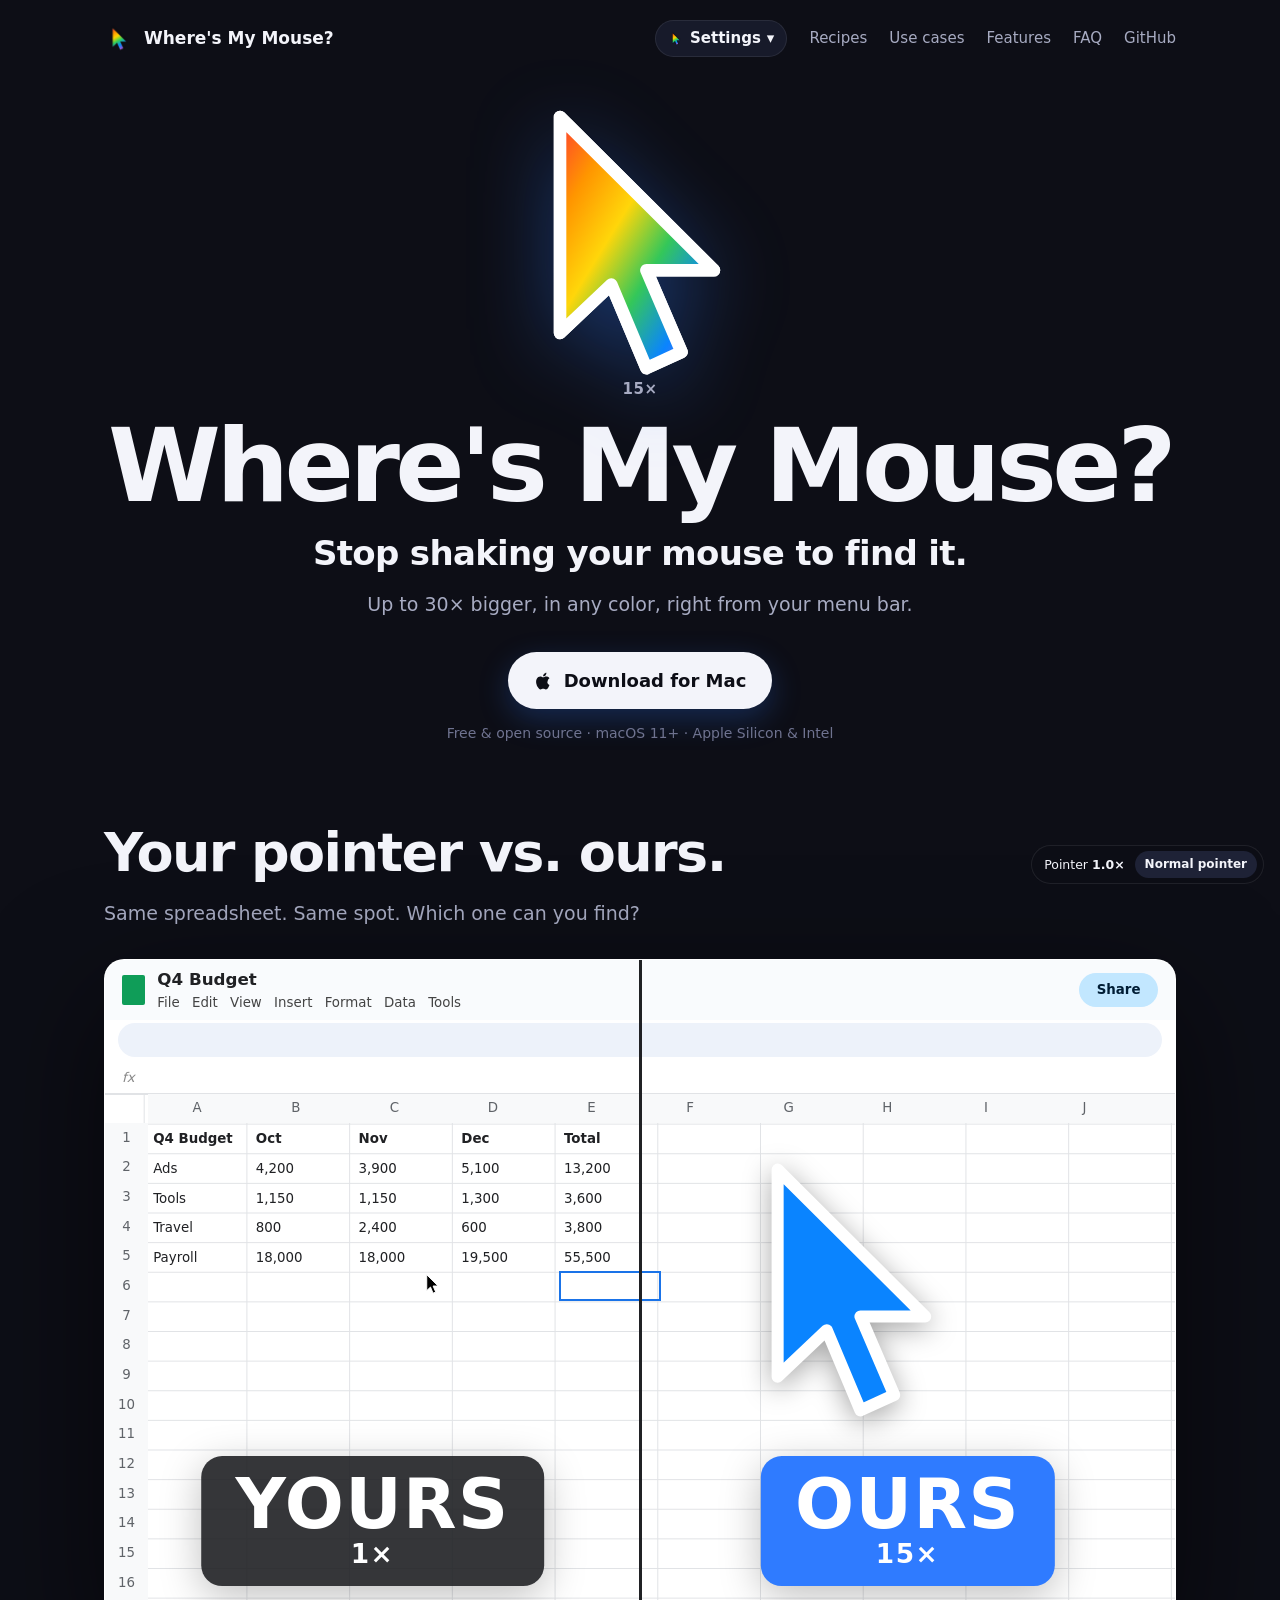
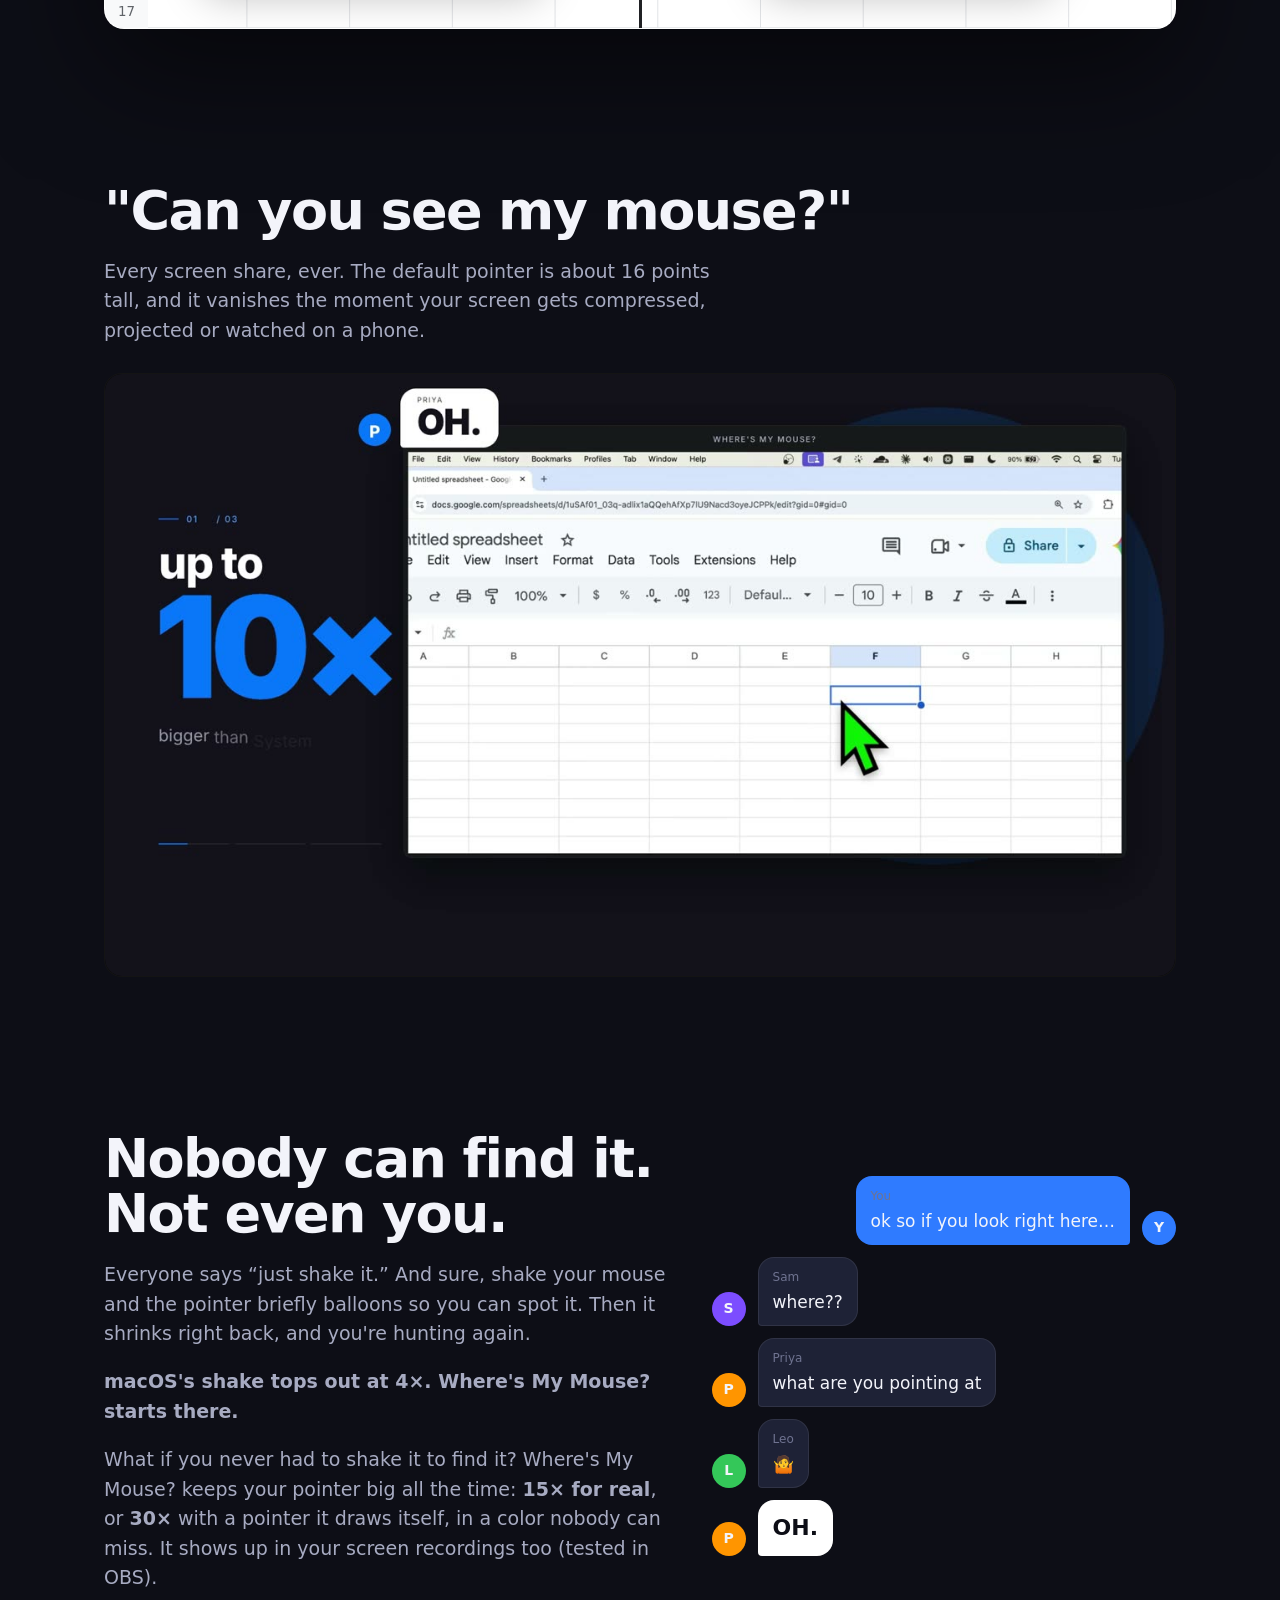
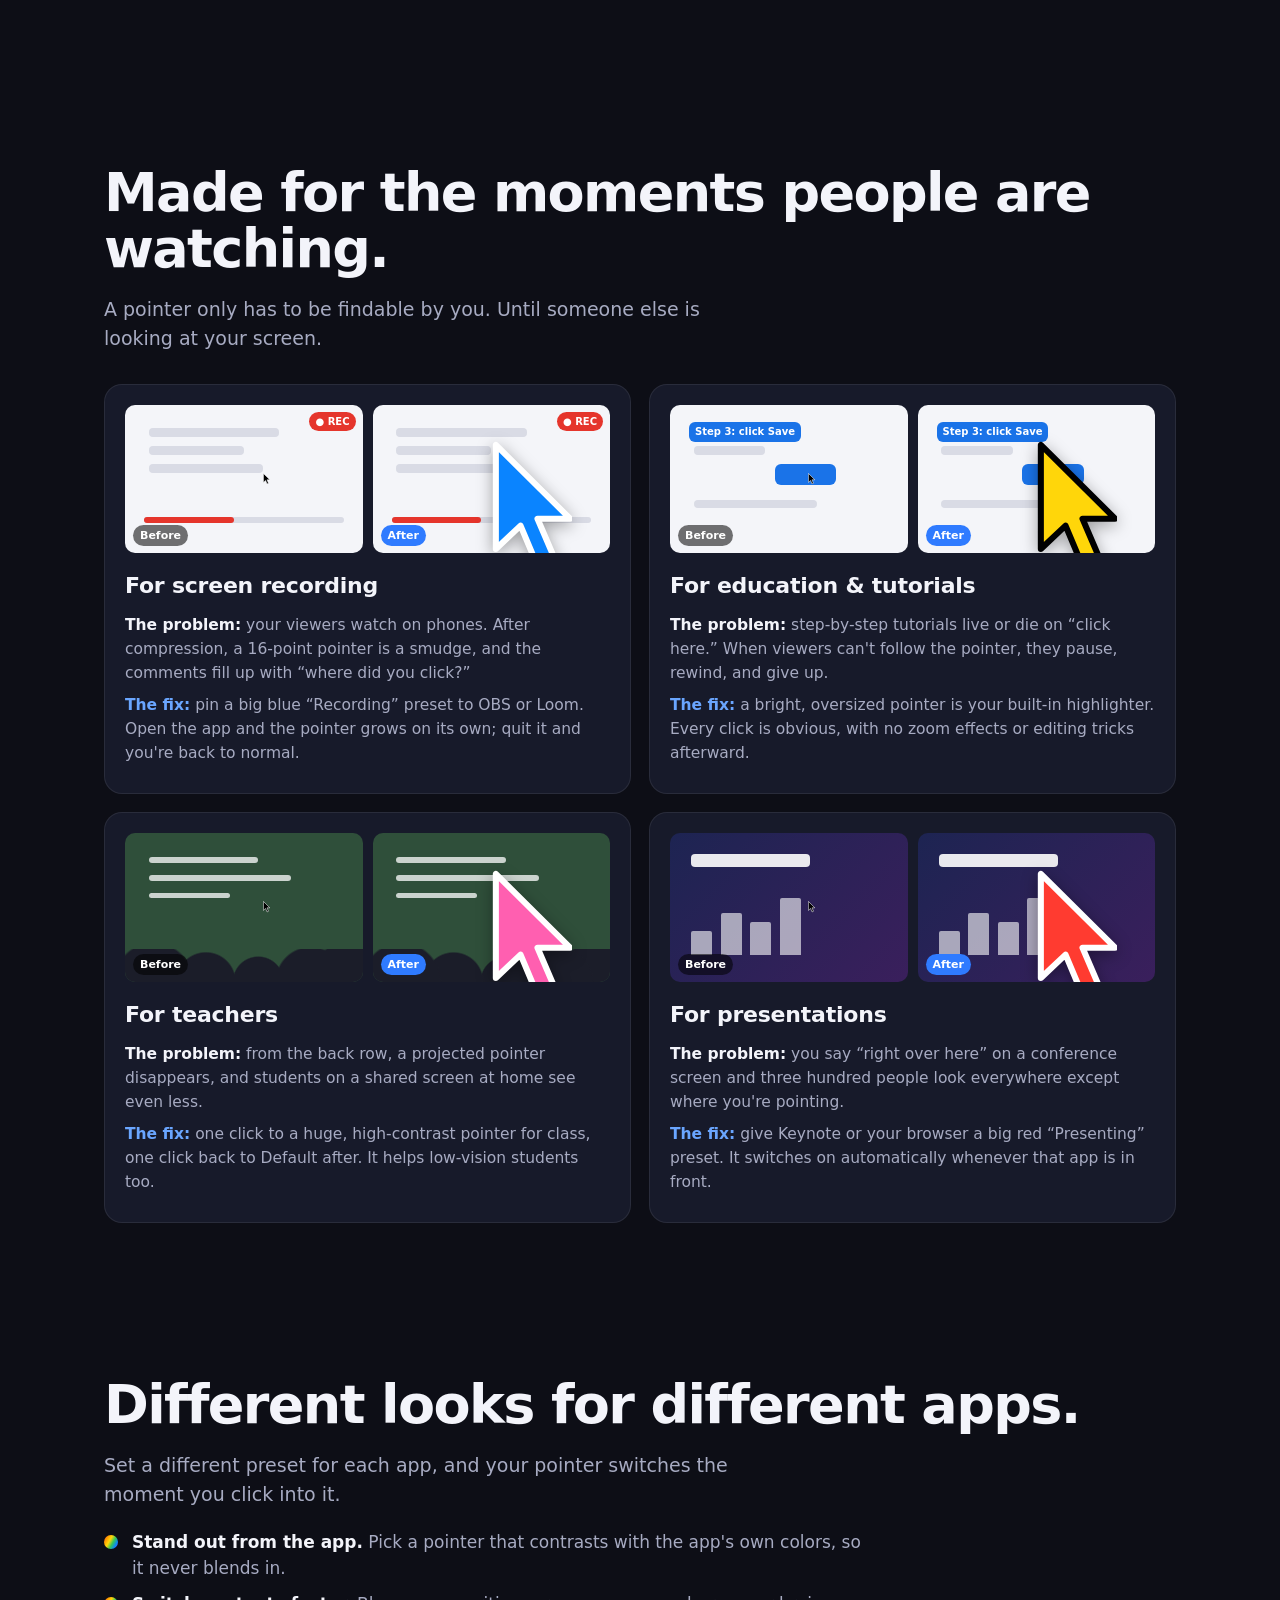
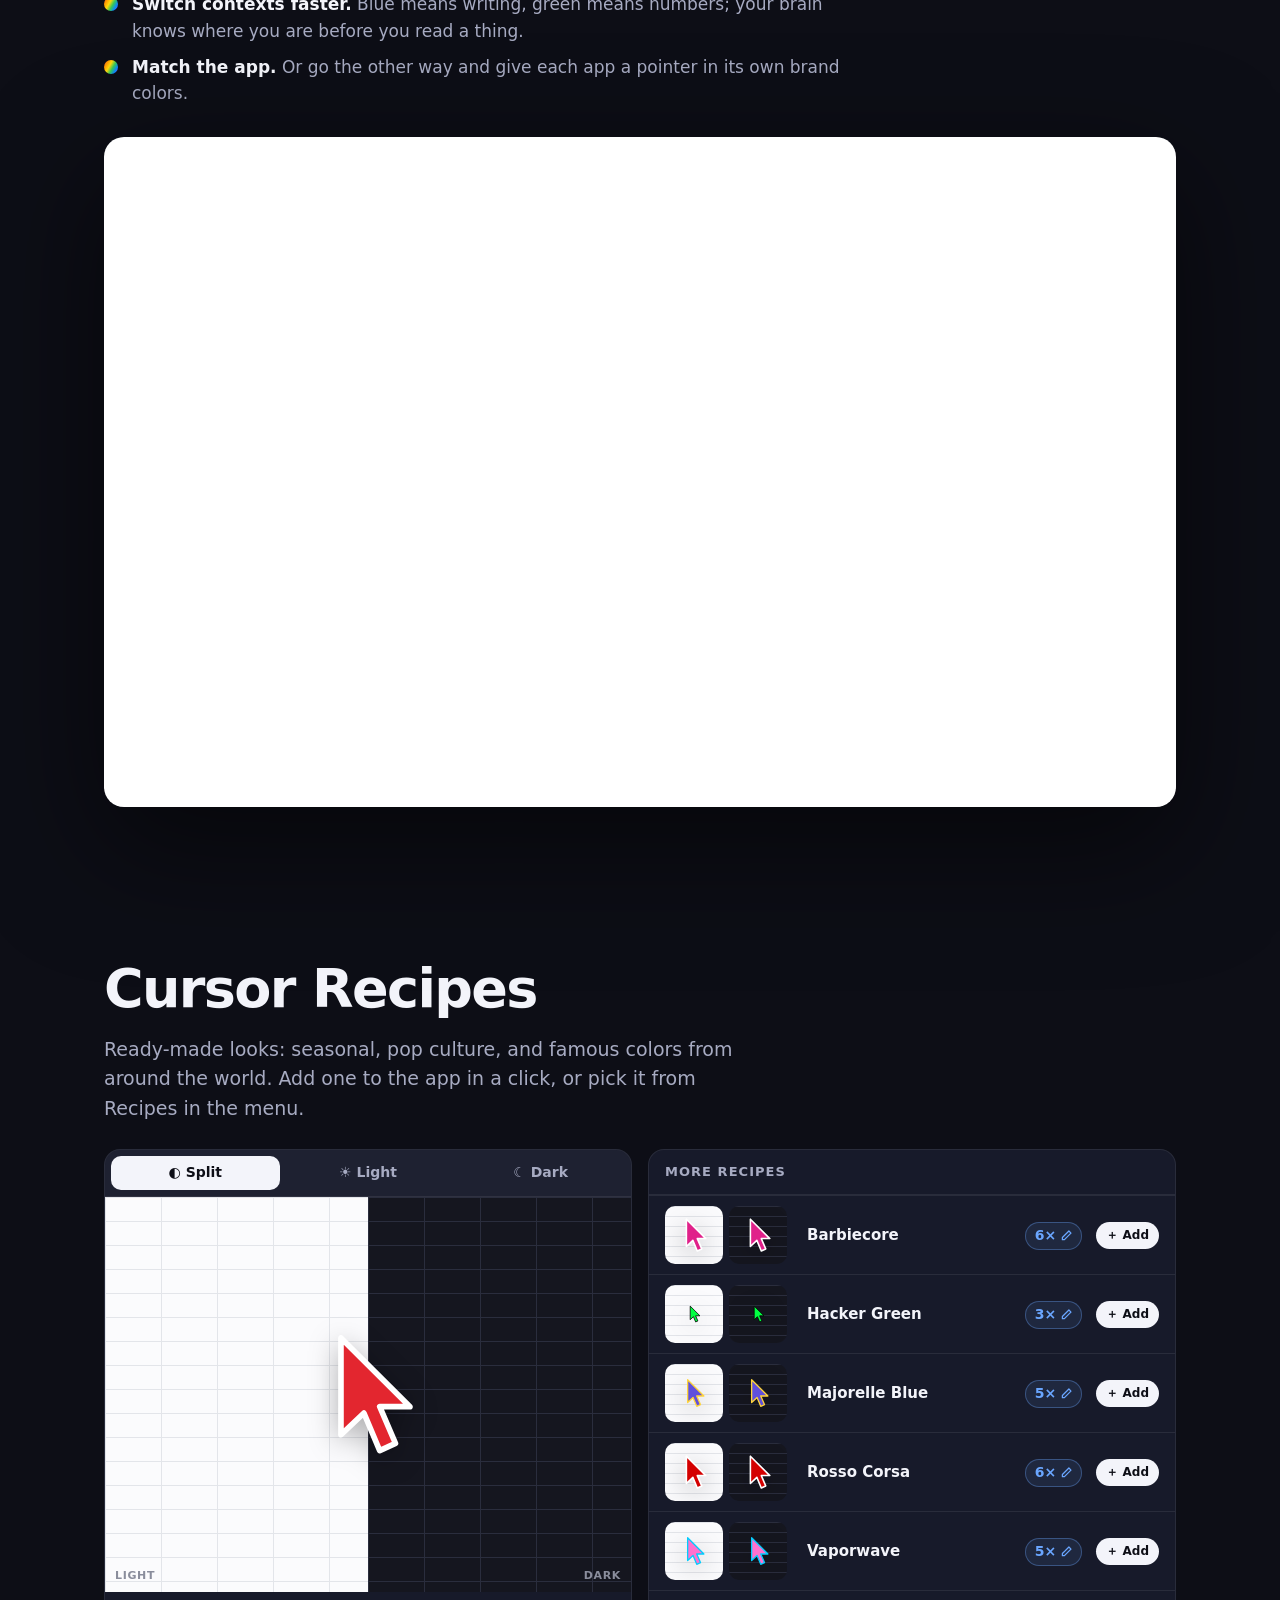
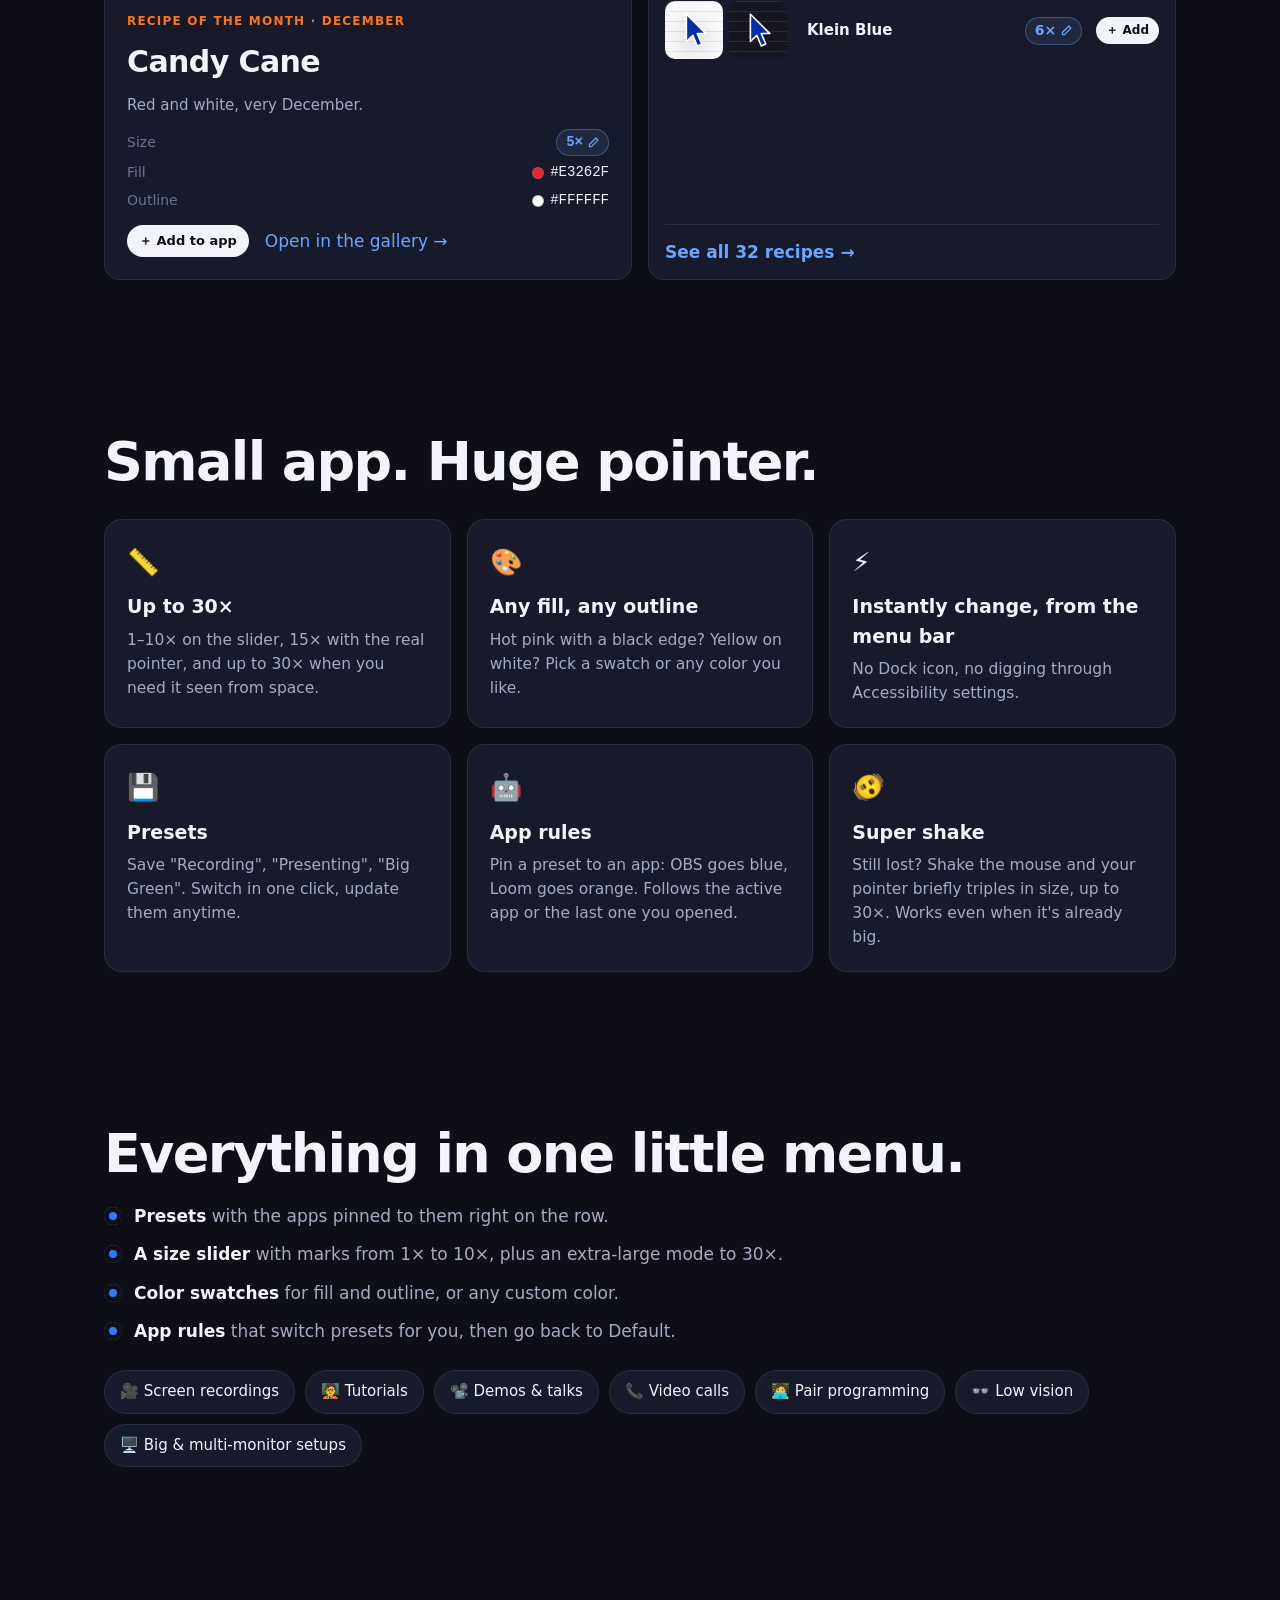
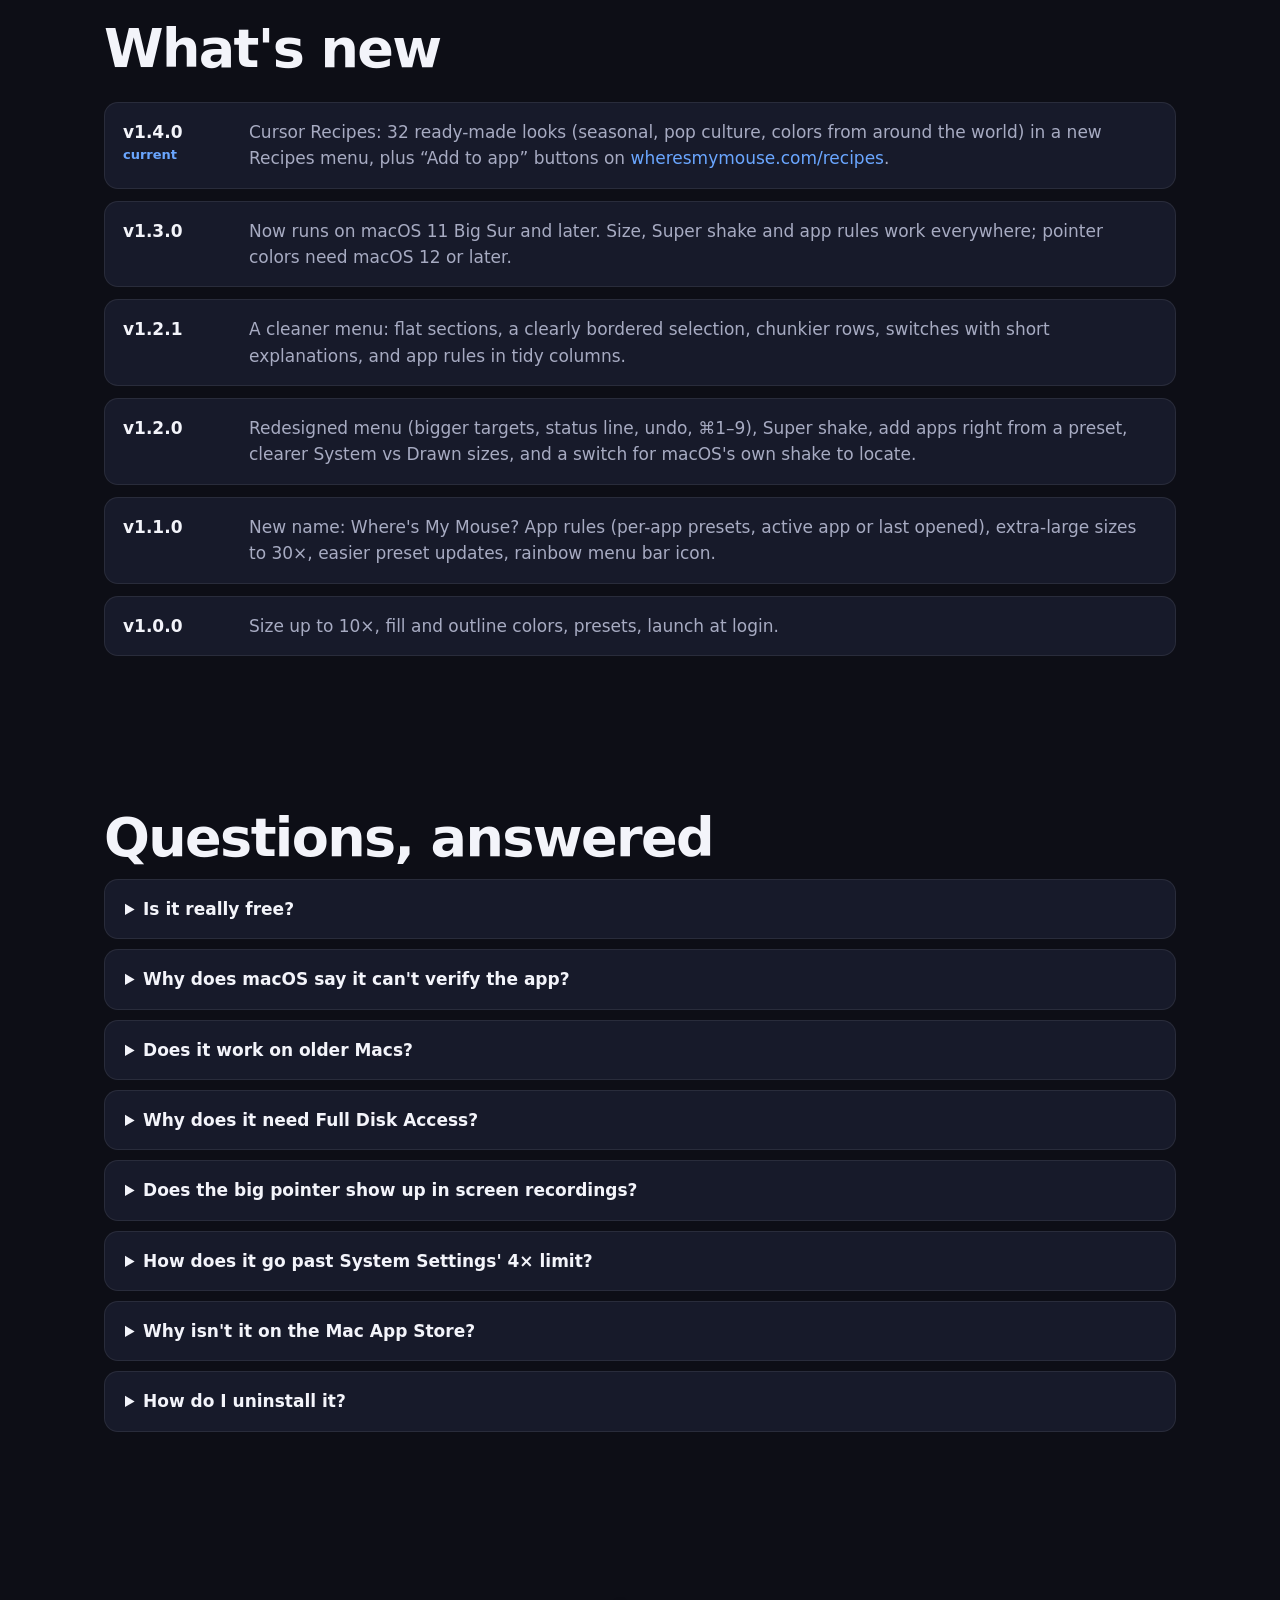
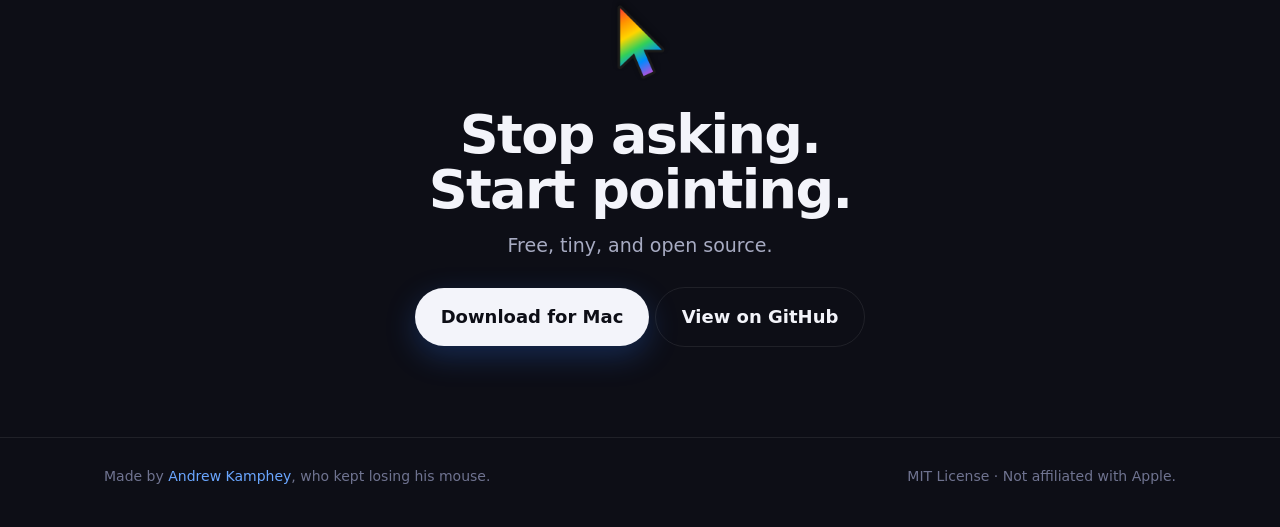
==== commit 28588434: "v1.4.0: Cursor Recipes in the app - Recipes menu next to New preset: 32 ready-made looks by category" ====
--- a/site/index.html
+++ b/site/index.html
@@ -565,7 +565,7 @@
 <section id="recipes">
   <div class="wrap">
     <h2>Cursor Recipes</h2>
-    <p class="lead">Ready-made looks: seasonal, pop culture, and famous colors from around the world. Set the size, fill and outline in the menu and save it as a preset.</p>
+    <p class="lead">Ready-made looks: seasonal, pop culture, and famous colors from around the world. Add one to the app in a click, or pick it from Recipes in the menu.</p>
     <div class="rc-month">
       <article class="rc-card rc-feature" data-size="8"><div class="rc-shot"><div class="rc-mode" role="group" aria-label="Background"><button type="button" data-mode="split" aria-pressed="true">◐ Split</button><button type="button" data-mode="light" aria-pressed="false">☀ Light</button><button type="button" data-mode="dark" aria-pressed="false">☾ Dark</button></div><div class="rc-pv" data-mode="split"><div class="rc-half l"></div><div class="rc-half d"></div><svg class="rc-ar" viewBox="0 0 62 100" style="--h:49.1%" aria-hidden="true"><use href="#arrow" fill="#1D1D1F" stroke="#FF7518"/></svg><span class="rc-lbl l">Light</span><span class="rc-lbl d">Dark</span></div></div><div class="rc-body">
         <span class="rc-kick">Recipe of the month · October</span>
@@ -577,11 +577,11 @@
           <div><dt>Fill</dt><dd data-k="fill"><i style="background:#1D1D1F"></i>#1D1D1F</dd></div>
           <div><dt>Outline</dt><dd data-k="outline"><i style="background:#FF7518"></i>#FF7518</dd></div>
         </dl>
-        <a class="rc-link" href="/recipes#spooky-season">Open in the gallery →</a>
+        <div class="rc-links"><a class="rc-add" href="wheresmymouse://recipe?name=Spooky%20Season&amp;size=8&amp;fill=1D1D1F&amp;outline=FF7518" title="Opens Where's My Mouse? and asks to add Spooky Season as a preset">＋ Add to app</a><a class="rc-link" href="/recipes#spooky-season">Open in the gallery →</a></div>
       </div></article>
       <div class="rc-list rc-more">
         <div class="rc-more-h">More recipes</div>
-        <div class="rc-row" data-cat="pop" data-size="6"><div class="rc-pair"><div class="rc-pv solid-l"><svg class="rc-ar" viewBox="0 0 62 100" style="--h:36.8%" aria-hidden="true"><use href="#arrow" fill="#E0218A" stroke="#FFFFFF"/></svg></div><div class="rc-pv solid-d"><svg class="rc-ar" viewBox="0 0 62 100" style="--h:36.8%" aria-hidden="true"><use href="#arrow" fill="#E0218A" stroke="#FFFFFF"/></svg></div></div><h4>Barbiecore</h4><span class="rc-cat">Pop culture</span><span><button type="button" class="rc-sz" aria-expanded="false" aria-label="Try Barbiecore at other sizes"><b>6×</b><svg viewBox="0 0 16 16" aria-hidden="true"><path d="M11.5 1.5l3 3L5 14H2v-3z" fill="none" stroke="currentColor" stroke-width="1.8" stroke-linejoin="round"/></svg></button></span><span class="rc-chips"><span class="rc-chip"><i style="background:#E0218A"></i>#E0218A</span><span class="rc-chip"><i style="background:#FFFFFF"></i>#FFFFFF</span></span><div class="rc-edit" hidden><input type="range" min="1" max="30" step="0.5" value="6" aria-label="Preview size for Barbiecore"><button type="button" class="rc-reset">Reset</button><span class="rc-hint">Recipe size. Drag to try others.</span></div></div><div class="rc-row" data-cat="pop" data-size="3"><div class="rc-pair"><div class="rc-pv solid-l"><svg class="rc-ar" viewBox="0 0 62 100" style="--h:18.4%" aria-hidden="true"><use href="#arrow" fill="#00FF41" stroke="#000000"/></svg></div><div class="rc-pv solid-d"><svg class="rc-ar" viewBox="0 0 62 100" style="--h:18.4%" aria-hidden="true"><use href="#arrow" fill="#00FF41" stroke="#000000"/></svg></div></div><h4>Hacker Green</h4><span class="rc-cat">Pop culture</span><span><button type="button" class="rc-sz" aria-expanded="false" aria-label="Try Hacker Green at other sizes"><b>3×</b><svg viewBox="0 0 16 16" aria-hidden="true"><path d="M11.5 1.5l3 3L5 14H2v-3z" fill="none" stroke="currentColor" stroke-width="1.8" stroke-linejoin="round"/></svg></button></span><span class="rc-chips"><span class="rc-chip"><i style="background:#00FF41"></i>#00FF41</span><span class="rc-chip"><i style="background:#000000"></i>#000000</span></span><div class="rc-edit" hidden><input type="range" min="1" max="30" step="0.5" value="3" aria-label="Preview size for Hacker Green"><button type="button" class="rc-reset">Reset</button><span class="rc-hint">Recipe size. Drag to try others.</span></div></div><div class="rc-row" data-cat="world" data-size="5"><div class="rc-pair"><div class="rc-pv solid-l"><svg class="rc-ar" viewBox="0 0 62 100" style="--h:30.7%" aria-hidden="true"><use href="#arrow" fill="#6050DC" stroke="#FFD43B"/></svg></div><div class="rc-pv solid-d"><svg class="rc-ar" viewBox="0 0 62 100" style="--h:30.7%" aria-hidden="true"><use href="#arrow" fill="#6050DC" stroke="#FFD43B"/></svg></div></div><h4>Majorelle Blue</h4><span class="rc-cat">Around the world</span><span><button type="button" class="rc-sz" aria-expanded="false" aria-label="Try Majorelle Blue at other sizes"><b>5×</b><svg viewBox="0 0 16 16" aria-hidden="true"><path d="M11.5 1.5l3 3L5 14H2v-3z" fill="none" stroke="currentColor" stroke-width="1.8" stroke-linejoin="round"/></svg></button></span><span class="rc-chips"><span class="rc-chip"><i style="background:#6050DC"></i>#6050DC</span><span class="rc-chip"><i style="background:#FFD43B"></i>#FFD43B</span></span><div class="rc-edit" hidden><input type="range" min="1" max="30" step="0.5" value="5" aria-label="Preview size for Majorelle Blue"><button type="button" class="rc-reset">Reset</button><span class="rc-hint">Recipe size. Drag to try others.</span></div></div><div class="rc-row" data-cat="world" data-size="6"><div class="rc-pair"><div class="rc-pv solid-l"><svg class="rc-ar" viewBox="0 0 62 100" style="--h:36.8%" aria-hidden="true"><use href="#arrow" fill="#D40000" stroke="#FFFFFF"/></svg></div><div class="rc-pv solid-d"><svg class="rc-ar" viewBox="0 0 62 100" style="--h:36.8%" aria-hidden="true"><use href="#arrow" fill="#D40000" stroke="#FFFFFF"/></svg></div></div><h4>Rosso Corsa</h4><span class="rc-cat">Around the world</span><span><button type="button" class="rc-sz" aria-expanded="false" aria-label="Try Rosso Corsa at other sizes"><b>6×</b><svg viewBox="0 0 16 16" aria-hidden="true"><path d="M11.5 1.5l3 3L5 14H2v-3z" fill="none" stroke="currentColor" stroke-width="1.8" stroke-linejoin="round"/></svg></button></span><span class="rc-chips"><span class="rc-chip"><i style="background:#D40000"></i>#D40000</span><span class="rc-chip"><i style="background:#FFFFFF"></i>#FFFFFF</span></span><div class="rc-edit" hidden><input type="range" min="1" max="30" step="0.5" value="6" aria-label="Preview size for Rosso Corsa"><button type="button" class="rc-reset">Reset</button><span class="rc-hint">Recipe size. Drag to try others.</span></div></div><div class="rc-row" data-cat="pop" data-size="5"><div class="rc-pair"><div class="rc-pv solid-l"><svg class="rc-ar" viewBox="0 0 62 100" style="--h:30.7%" aria-hidden="true"><use href="#arrow" fill="#FF71CE" stroke="#01CDFE"/></svg></div><div class="rc-pv solid-d"><svg class="rc-ar" viewBox="0 0 62 100" style="--h:30.7%" aria-hidden="true"><use href="#arrow" fill="#FF71CE" stroke="#01CDFE"/></svg></div></div><h4>Vaporwave</h4><span class="rc-cat">Pop culture</span><span><button type="button" class="rc-sz" aria-expanded="false" aria-label="Try Vaporwave at other sizes"><b>5×</b><svg viewBox="0 0 16 16" aria-hidden="true"><path d="M11.5 1.5l3 3L5 14H2v-3z" fill="none" stroke="currentColor" stroke-width="1.8" stroke-linejoin="round"/></svg></button></span><span class="rc-chips"><span class="rc-chip"><i style="background:#FF71CE"></i>#FF71CE</span><span class="rc-chip"><i style="background:#01CDFE"></i>#01CDFE</span></span><div class="rc-edit" hidden><input type="range" min="1" max="30" step="0.5" value="5" aria-label="Preview size for Vaporwave"><button type="button" class="rc-reset">Reset</button><span class="rc-hint">Recipe size. Drag to try others.</span></div></div><div class="rc-row" data-cat="world" data-size="6"><div class="rc-pair"><div class="rc-pv solid-l"><svg class="rc-ar" viewBox="0 0 62 100" style="--h:36.8%" aria-hidden="true"><use href="#arrow" fill="#002FA7" stroke="#FFFFFF"/></svg></div><div class="rc-pv solid-d"><svg class="rc-ar" viewBox="0 0 62 100" style="--h:36.8%" aria-hidden="true"><use href="#arrow" fill="#002FA7" stroke="#FFFFFF"/></svg></div></div><h4>Klein Blue</h4><span class="rc-cat">Around the world</span><span><button type="button" class="rc-sz" aria-expanded="false" aria-label="Try Klein Blue at other sizes"><b>6×</b><svg viewBox="0 0 16 16" aria-hidden="true"><path d="M11.5 1.5l3 3L5 14H2v-3z" fill="none" stroke="currentColor" stroke-width="1.8" stroke-linejoin="round"/></svg></button></span><span class="rc-chips"><span class="rc-chip"><i style="background:#002FA7"></i>#002FA7</span><span class="rc-chip"><i style="background:#FFFFFF"></i>#FFFFFF</span></span><div class="rc-edit" hidden><input type="range" min="1" max="30" step="0.5" value="6" aria-label="Preview size for Klein Blue"><button type="button" class="rc-reset">Reset</button><span class="rc-hint">Recipe size. Drag to try others.</span></div></div>
+        <div class="rc-row" data-cat="pop" data-size="6"><div class="rc-pair"><div class="rc-pv solid-l"><svg class="rc-ar" viewBox="0 0 62 100" style="--h:36.8%" aria-hidden="true"><use href="#arrow" fill="#E0218A" stroke="#FFFFFF"/></svg></div><div class="rc-pv solid-d"><svg class="rc-ar" viewBox="0 0 62 100" style="--h:36.8%" aria-hidden="true"><use href="#arrow" fill="#E0218A" stroke="#FFFFFF"/></svg></div></div><h4>Barbiecore</h4><span class="rc-cat">Pop culture</span><span><button type="button" class="rc-sz" aria-expanded="false" aria-label="Try Barbiecore at other sizes"><b>6×</b><svg viewBox="0 0 16 16" aria-hidden="true"><path d="M11.5 1.5l3 3L5 14H2v-3z" fill="none" stroke="currentColor" stroke-width="1.8" stroke-linejoin="round"/></svg></button></span><span class="rc-chips"><span class="rc-chip"><i style="background:#E0218A"></i>#E0218A</span><span class="rc-chip"><i style="background:#FFFFFF"></i>#FFFFFF</span></span><a class="rc-add" href="wheresmymouse://recipe?name=Barbiecore&amp;size=6&amp;fill=E0218A&amp;outline=FFFFFF" title="Opens Where's My Mouse? and asks to add Barbiecore as a preset">＋ Add</a><div class="rc-edit" hidden><input type="range" min="1" max="30" step="0.5" value="6" aria-label="Preview size for Barbiecore"><button type="button" class="rc-reset">Reset</button><span class="rc-hint">Recipe size. Drag to try others.</span></div></div><div class="rc-row" data-cat="pop" data-size="3"><div class="rc-pair"><div class="rc-pv solid-l"><svg class="rc-ar" viewBox="0 0 62 100" style="--h:18.4%" aria-hidden="true"><use href="#arrow" fill="#00FF41" stroke="#000000"/></svg></div><div class="rc-pv solid-d"><svg class="rc-ar" viewBox="0 0 62 100" style="--h:18.4%" aria-hidden="true"><use href="#arrow" fill="#00FF41" stroke="#000000"/></svg></div></div><h4>Hacker Green</h4><span class="rc-cat">Pop culture</span><span><button type="button" class="rc-sz" aria-expanded="false" aria-label="Try Hacker Green at other sizes"><b>3×</b><svg viewBox="0 0 16 16" aria-hidden="true"><path d="M11.5 1.5l3 3L5 14H2v-3z" fill="none" stroke="currentColor" stroke-width="1.8" stroke-linejoin="round"/></svg></button></span><span class="rc-chips"><span class="rc-chip"><i style="background:#00FF41"></i>#00FF41</span><span class="rc-chip"><i style="background:#000000"></i>#000000</span></span><a class="rc-add" href="wheresmymouse://recipe?name=Hacker%20Green&amp;size=3&amp;fill=00FF41&amp;outline=000000" title="Opens Where's My Mouse? and asks to add Hacker Green as a preset">＋ Add</a><div class="rc-edit" hidden><input type="range" min="1" max="30" step="0.5" value="3" aria-label="Preview size for Hacker Green"><button type="button" class="rc-reset">Reset</button><span class="rc-hint">Recipe size. Drag to try others.</span></div></div><div class="rc-row" data-cat="world" data-size="5"><div class="rc-pair"><div class="rc-pv solid-l"><svg class="rc-ar" viewBox="0 0 62 100" style="--h:30.7%" aria-hidden="true"><use href="#arrow" fill="#6050DC" stroke="#FFD43B"/></svg></div><div class="rc-pv solid-d"><svg class="rc-ar" viewBox="0 0 62 100" style="--h:30.7%" aria-hidden="true"><use href="#arrow" fill="#6050DC" stroke="#FFD43B"/></svg></div></div><h4>Majorelle Blue</h4><span class="rc-cat">Around the world</span><span><button type="button" class="rc-sz" aria-expanded="false" aria-label="Try Majorelle Blue at other sizes"><b>5×</b><svg viewBox="0 0 16 16" aria-hidden="true"><path d="M11.5 1.5l3 3L5 14H2v-3z" fill="none" stroke="currentColor" stroke-width="1.8" stroke-linejoin="round"/></svg></button></span><span class="rc-chips"><span class="rc-chip"><i style="background:#6050DC"></i>#6050DC</span><span class="rc-chip"><i style="background:#FFD43B"></i>#FFD43B</span></span><a class="rc-add" href="wheresmymouse://recipe?name=Majorelle%20Blue&amp;size=5&amp;fill=6050DC&amp;outline=FFD43B" title="Opens Where's My Mouse? and asks to add Majorelle Blue as a preset">＋ Add</a><div class="rc-edit" hidden><input type="range" min="1" max="30" step="0.5" value="5" aria-label="Preview size for Majorelle Blue"><button type="button" class="rc-reset">Reset</button><span class="rc-hint">Recipe size. Drag to try others.</span></div></div><div class="rc-row" data-cat="world" data-size="6"><div class="rc-pair"><div class="rc-pv solid-l"><svg class="rc-ar" viewBox="0 0 62 100" style="--h:36.8%" aria-hidden="true"><use href="#arrow" fill="#D40000" stroke="#FFFFFF"/></svg></div><div class="rc-pv solid-d"><svg class="rc-ar" viewBox="0 0 62 100" style="--h:36.8%" aria-hidden="true"><use href="#arrow" fill="#D40000" stroke="#FFFFFF"/></svg></div></div><h4>Rosso Corsa</h4><span class="rc-cat">Around the world</span><span><button type="button" class="rc-sz" aria-expanded="false" aria-label="Try Rosso Corsa at other sizes"><b>6×</b><svg viewBox="0 0 16 16" aria-hidden="true"><path d="M11.5 1.5l3 3L5 14H2v-3z" fill="none" stroke="currentColor" stroke-width="1.8" stroke-linejoin="round"/></svg></button></span><span class="rc-chips"><span class="rc-chip"><i style="background:#D40000"></i>#D40000</span><span class="rc-chip"><i style="background:#FFFFFF"></i>#FFFFFF</span></span><a class="rc-add" href="wheresmymouse://recipe?name=Rosso%20Corsa&amp;size=6&amp;fill=D40000&amp;outline=FFFFFF" title="Opens Where's My Mouse? and asks to add Rosso Corsa as a preset">＋ Add</a><div class="rc-edit" hidden><input type="range" min="1" max="30" step="0.5" value="6" aria-label="Preview size for Rosso Corsa"><button type="button" class="rc-reset">Reset</button><span class="rc-hint">Recipe size. Drag to try others.</span></div></div><div class="rc-row" data-cat="pop" data-size="5"><div class="rc-pair"><div class="rc-pv solid-l"><svg class="rc-ar" viewBox="0 0 62 100" style="--h:30.7%" aria-hidden="true"><use href="#arrow" fill="#FF71CE" stroke="#01CDFE"/></svg></div><div class="rc-pv solid-d"><svg class="rc-ar" viewBox="0 0 62 100" style="--h:30.7%" aria-hidden="true"><use href="#arrow" fill="#FF71CE" stroke="#01CDFE"/></svg></div></div><h4>Vaporwave</h4><span class="rc-cat">Pop culture</span><span><button type="button" class="rc-sz" aria-expanded="false" aria-label="Try Vaporwave at other sizes"><b>5×</b><svg viewBox="0 0 16 16" aria-hidden="true"><path d="M11.5 1.5l3 3L5 14H2v-3z" fill="none" stroke="currentColor" stroke-width="1.8" stroke-linejoin="round"/></svg></button></span><span class="rc-chips"><span class="rc-chip"><i style="background:#FF71CE"></i>#FF71CE</span><span class="rc-chip"><i style="background:#01CDFE"></i>#01CDFE</span></span><a class="rc-add" href="wheresmymouse://recipe?name=Vaporwave&amp;size=5&amp;fill=FF71CE&amp;outline=01CDFE" title="Opens Where's My Mouse? and asks to add Vaporwave as a preset">＋ Add</a><div class="rc-edit" hidden><input type="range" min="1" max="30" step="0.5" value="5" aria-label="Preview size for Vaporwave"><button type="button" class="rc-reset">Reset</button><span class="rc-hint">Recipe size. Drag to try others.</span></div></div><div class="rc-row" data-cat="world" data-size="6"><div class="rc-pair"><div class="rc-pv solid-l"><svg class="rc-ar" viewBox="0 0 62 100" style="--h:36.8%" aria-hidden="true"><use href="#arrow" fill="#002FA7" stroke="#FFFFFF"/></svg></div><div class="rc-pv solid-d"><svg class="rc-ar" viewBox="0 0 62 100" style="--h:36.8%" aria-hidden="true"><use href="#arrow" fill="#002FA7" stroke="#FFFFFF"/></svg></div></div><h4>Klein Blue</h4><span class="rc-cat">Around the world</span><span><button type="button" class="rc-sz" aria-expanded="false" aria-label="Try Klein Blue at other sizes"><b>6×</b><svg viewBox="0 0 16 16" aria-hidden="true"><path d="M11.5 1.5l3 3L5 14H2v-3z" fill="none" stroke="currentColor" stroke-width="1.8" stroke-linejoin="round"/></svg></button></span><span class="rc-chips"><span class="rc-chip"><i style="background:#002FA7"></i>#002FA7</span><span class="rc-chip"><i style="background:#FFFFFF"></i>#FFFFFF</span></span><a class="rc-add" href="wheresmymouse://recipe?name=Klein%20Blue&amp;size=6&amp;fill=002FA7&amp;outline=FFFFFF" title="Opens Where's My Mouse? and asks to add Klein Blue as a preset">＋ Add</a><div class="rc-edit" hidden><input type="range" min="1" max="30" step="0.5" value="6" aria-label="Preview size for Klein Blue"><button type="button" class="rc-reset">Reset</button><span class="rc-hint">Recipe size. Drag to try others.</span></div></div>
         <a class="rc-all" href="/recipes">See all 32 recipes →</a>
       </div>
     </div>
@@ -628,7 +628,8 @@
   <div class="wrap">
     <h2>What's new</h2>
     <div class="releases">
-      <div class="rel"><div class="v">v1.3.0<em>current</em></div><p>Now runs on macOS 11 Big Sur and later. Size, Super shake and app rules work everywhere; pointer colors need macOS 12 or later.</p></div>
+      <div class="rel"><div class="v">v1.4.0<em>current</em></div><p>Cursor Recipes: 32 ready-made looks (seasonal, pop culture, colors from around the world) in a new Recipes menu, plus “Add to app” buttons on <a href="/recipes">wheresmymouse.com/recipes</a>.</p></div>
+      <div class="rel"><div class="v">v1.3.0</div><p>Now runs on macOS 11 Big Sur and later. Size, Super shake and app rules work everywhere; pointer colors need macOS 12 or later.</p></div>
       <div class="rel"><div class="v">v1.2.1</div><p>A cleaner menu: flat sections, a clearly bordered selection, chunkier rows, switches with short explanations, and app rules in tidy columns.</p></div>
       <div class="rel"><div class="v">v1.2.0</div><p>Redesigned menu (bigger targets, status line, undo, ⌘1–9), Super shake, add apps right from a preset, clearer System vs Drawn sizes, and a switch for macOS's own shake to locate.</p></div>
       <div class="rel"><div class="v">v1.1.0</div><p>New name: Where's My Mouse? App rules (per-app presets, active app or last opened), extra-large sizes to 30×, easier preset updates, rainbow menu bar icon.</p></div>
--- a/site/assets/recipes.css
+++ b/site/assets/recipes.css
@@ -96,3 +96,13 @@
 .rc-seg[hidden] { display: none; }
 /* list thumbnails are small, so zoom them in (same zoom for every row, so sizes still compare) */
 .rc-pair .rc-ar { height: calc(var(--h) * 1.6); }
+/* "Add to app": a wheresmymouse://recipe link the app confirms before adding */
+.rc-add { justify-self: start; display: inline-flex; align-items: center; gap: 4px; margin-top: 2px; padding: 6px 12px; border-radius: 999px;
+  background: var(--text); color: #0d0e16; font-weight: 800; font-size: 13px; white-space: nowrap; }
+.rc-add:hover { text-decoration: none; filter: brightness(0.92); }
+.rc-row .rc-add { margin: 0; padding: 4px 10px; font-size: 12px; }
+.rc-row { grid-template-columns: 128px 1fr 150px 76px 240px auto; }
+.rc-more .rc-row { grid-template-columns: 128px 1fr auto auto; }
+.rc-links { display: flex; align-items: center; gap: 16px; flex-wrap: wrap; margin-top: 4px; }
+.rc-links .rc-add { margin: 0; }
+@media (max-width: 760px) { .rc-row { grid-template-columns: 128px 1fr auto auto; } }
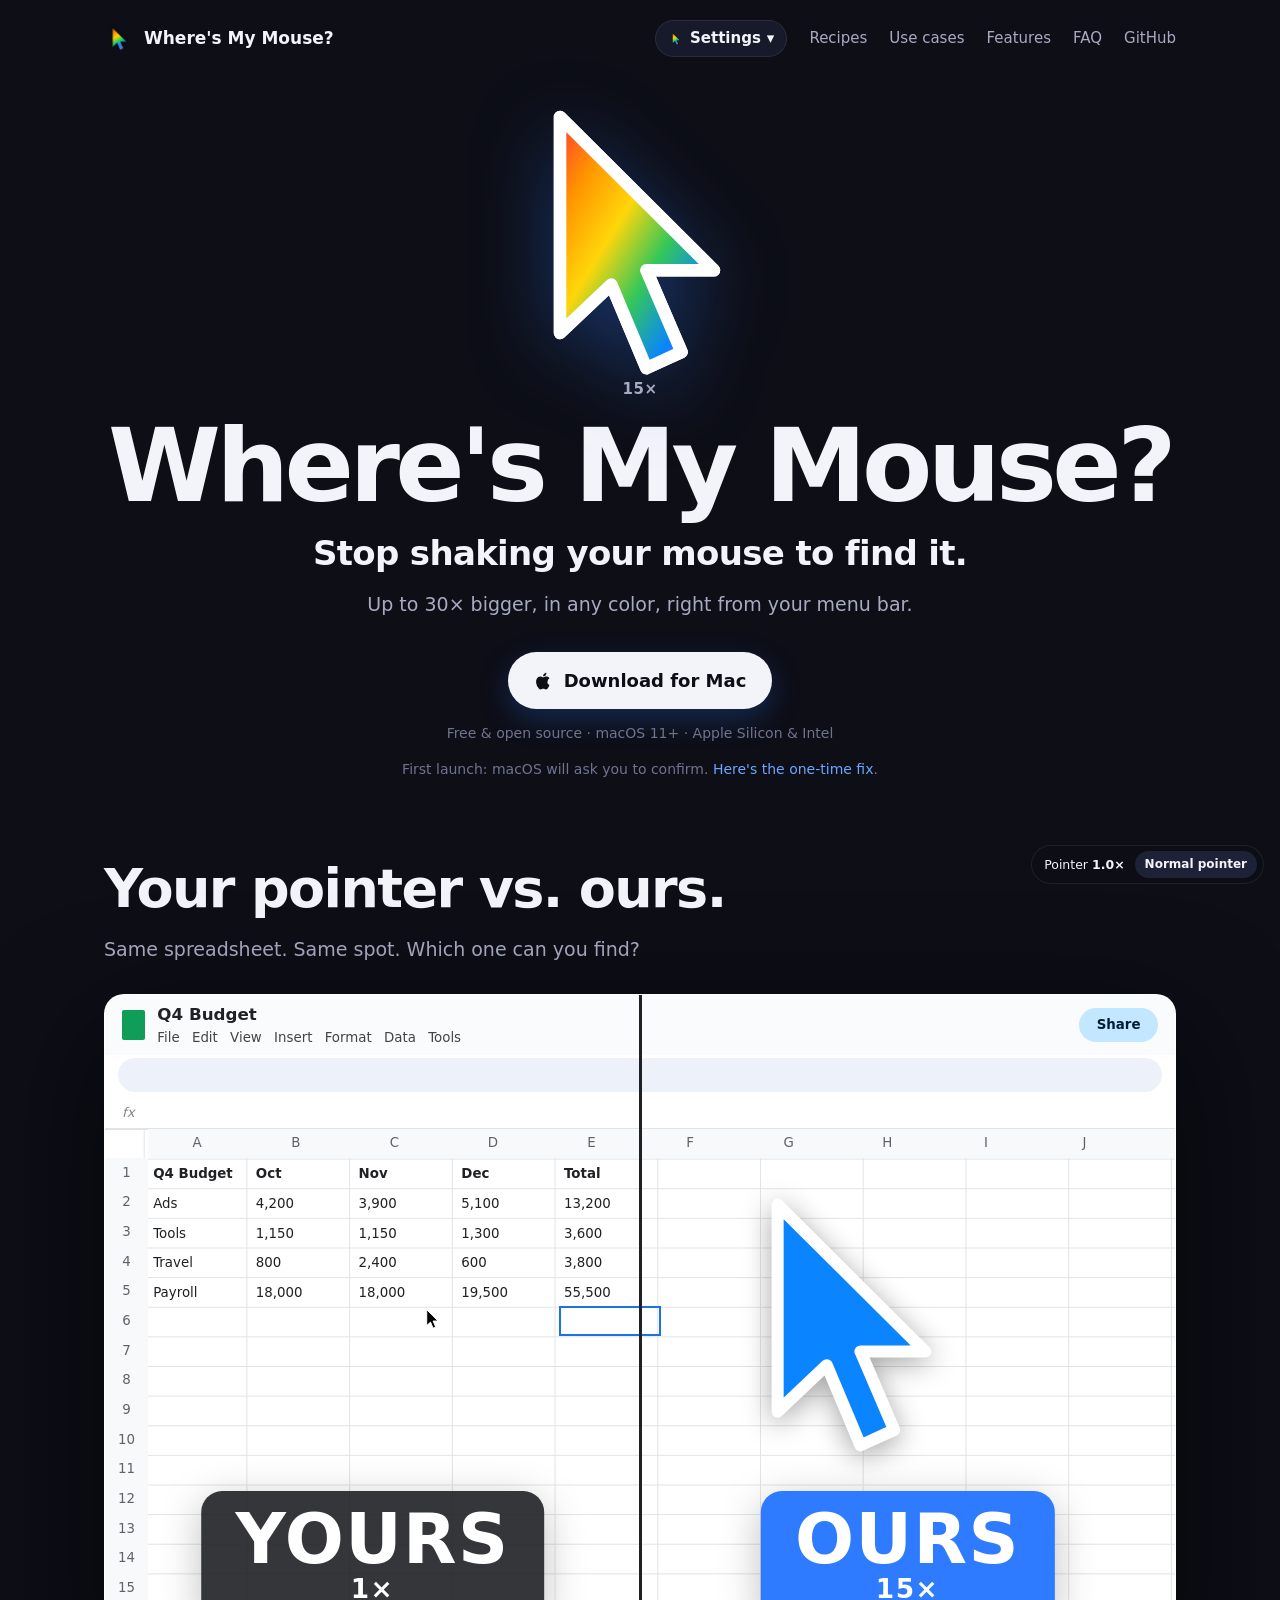
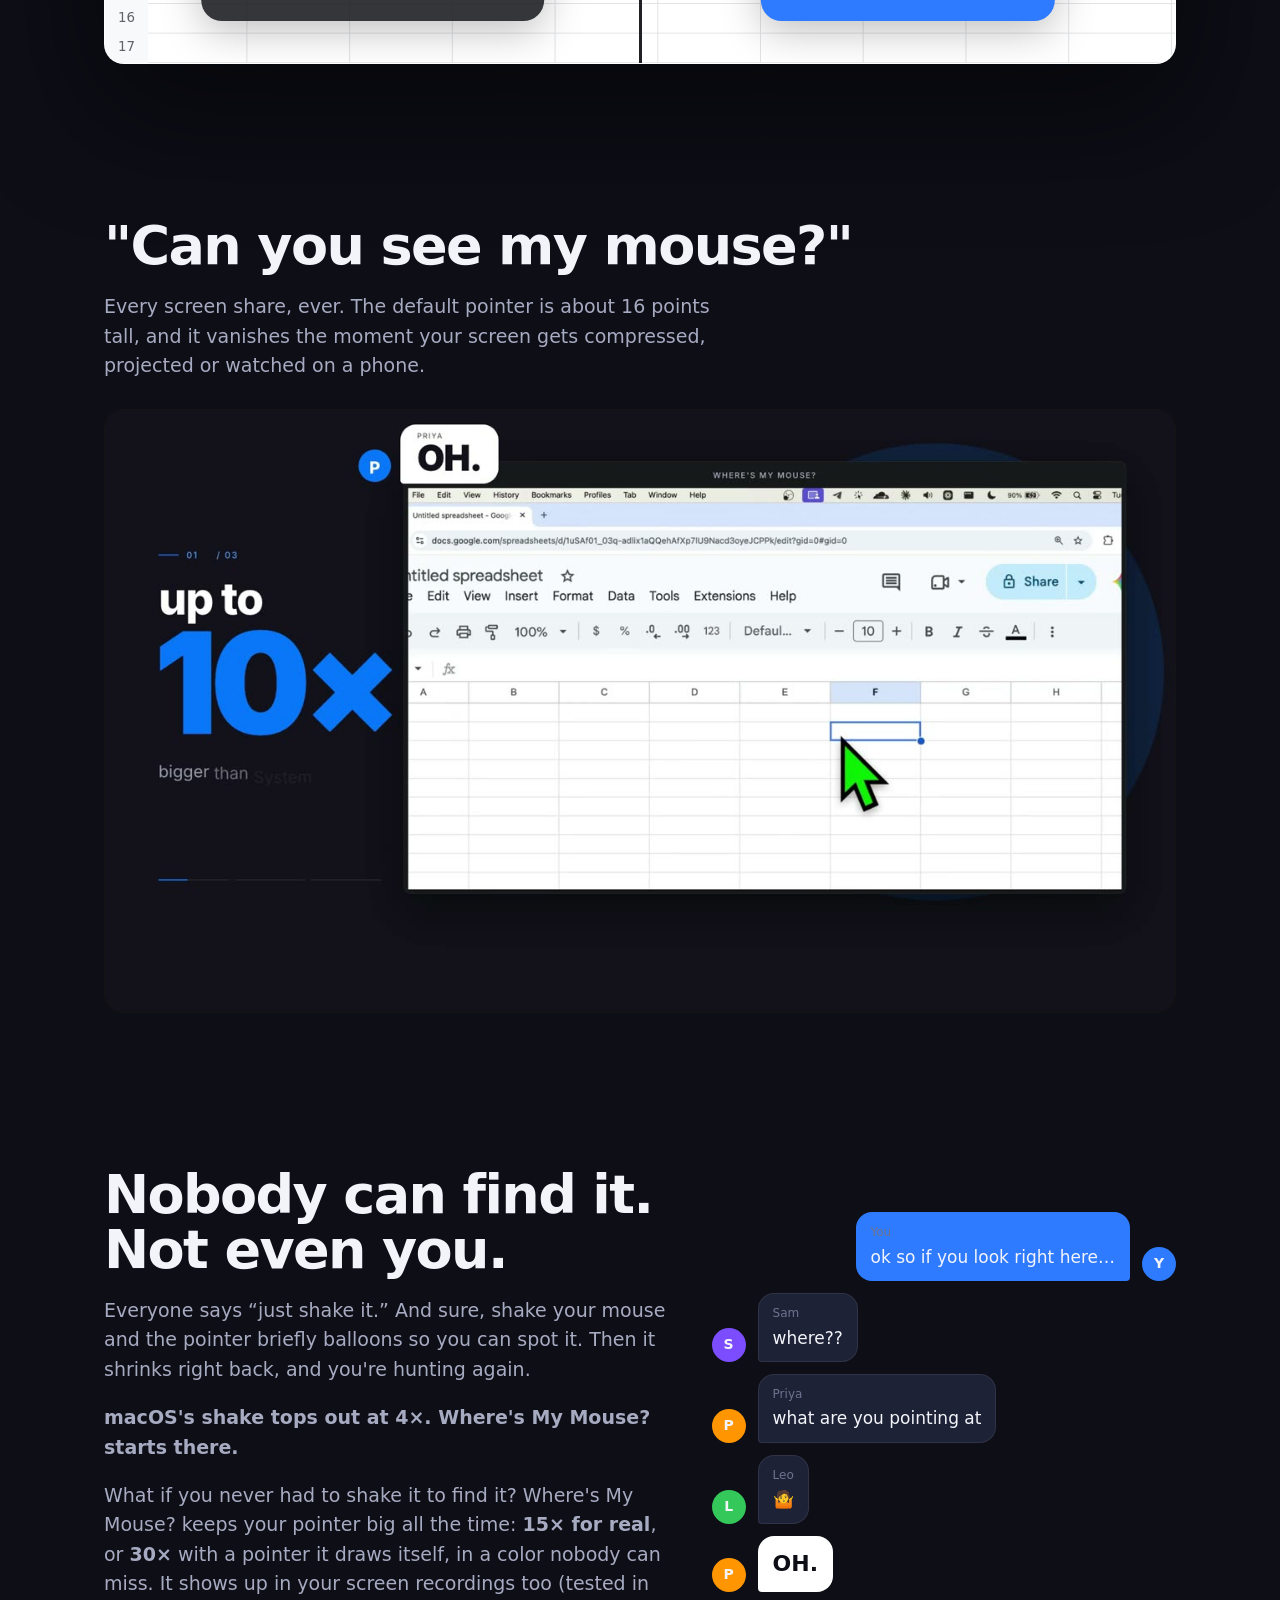
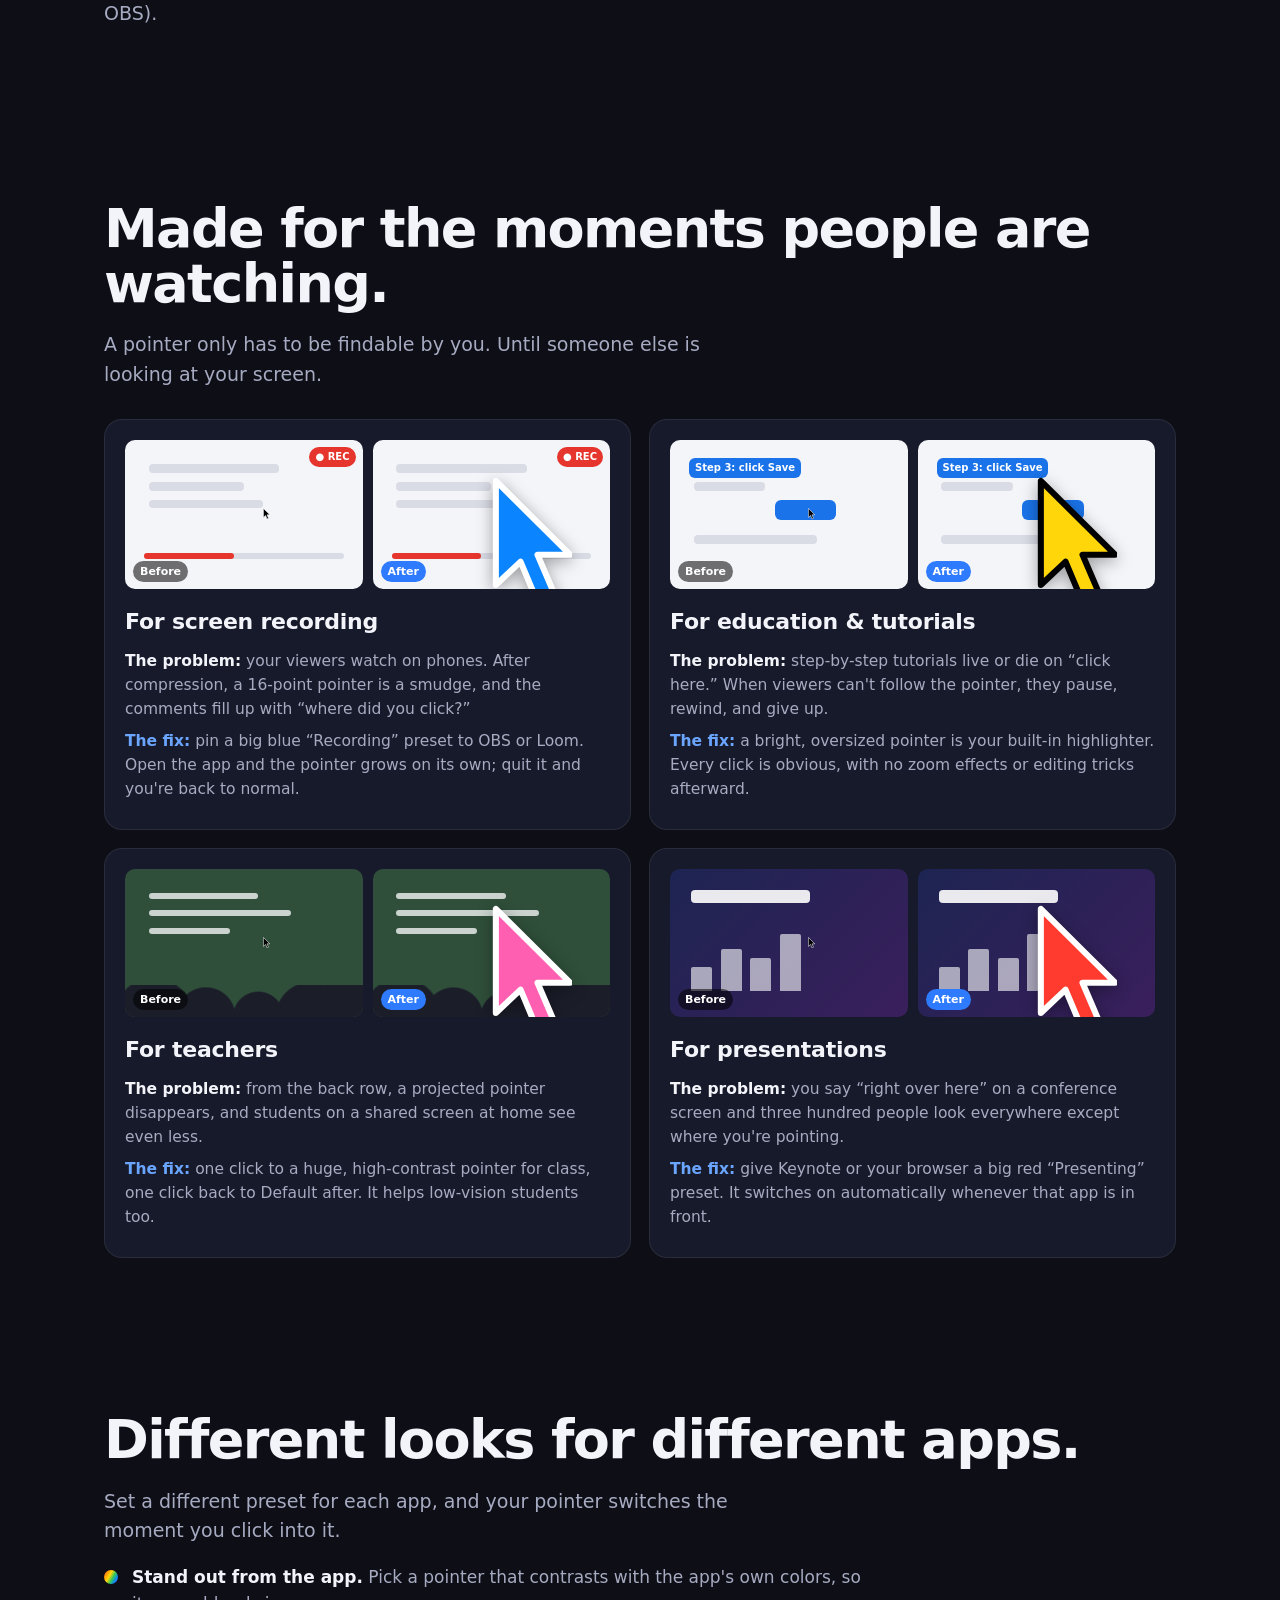
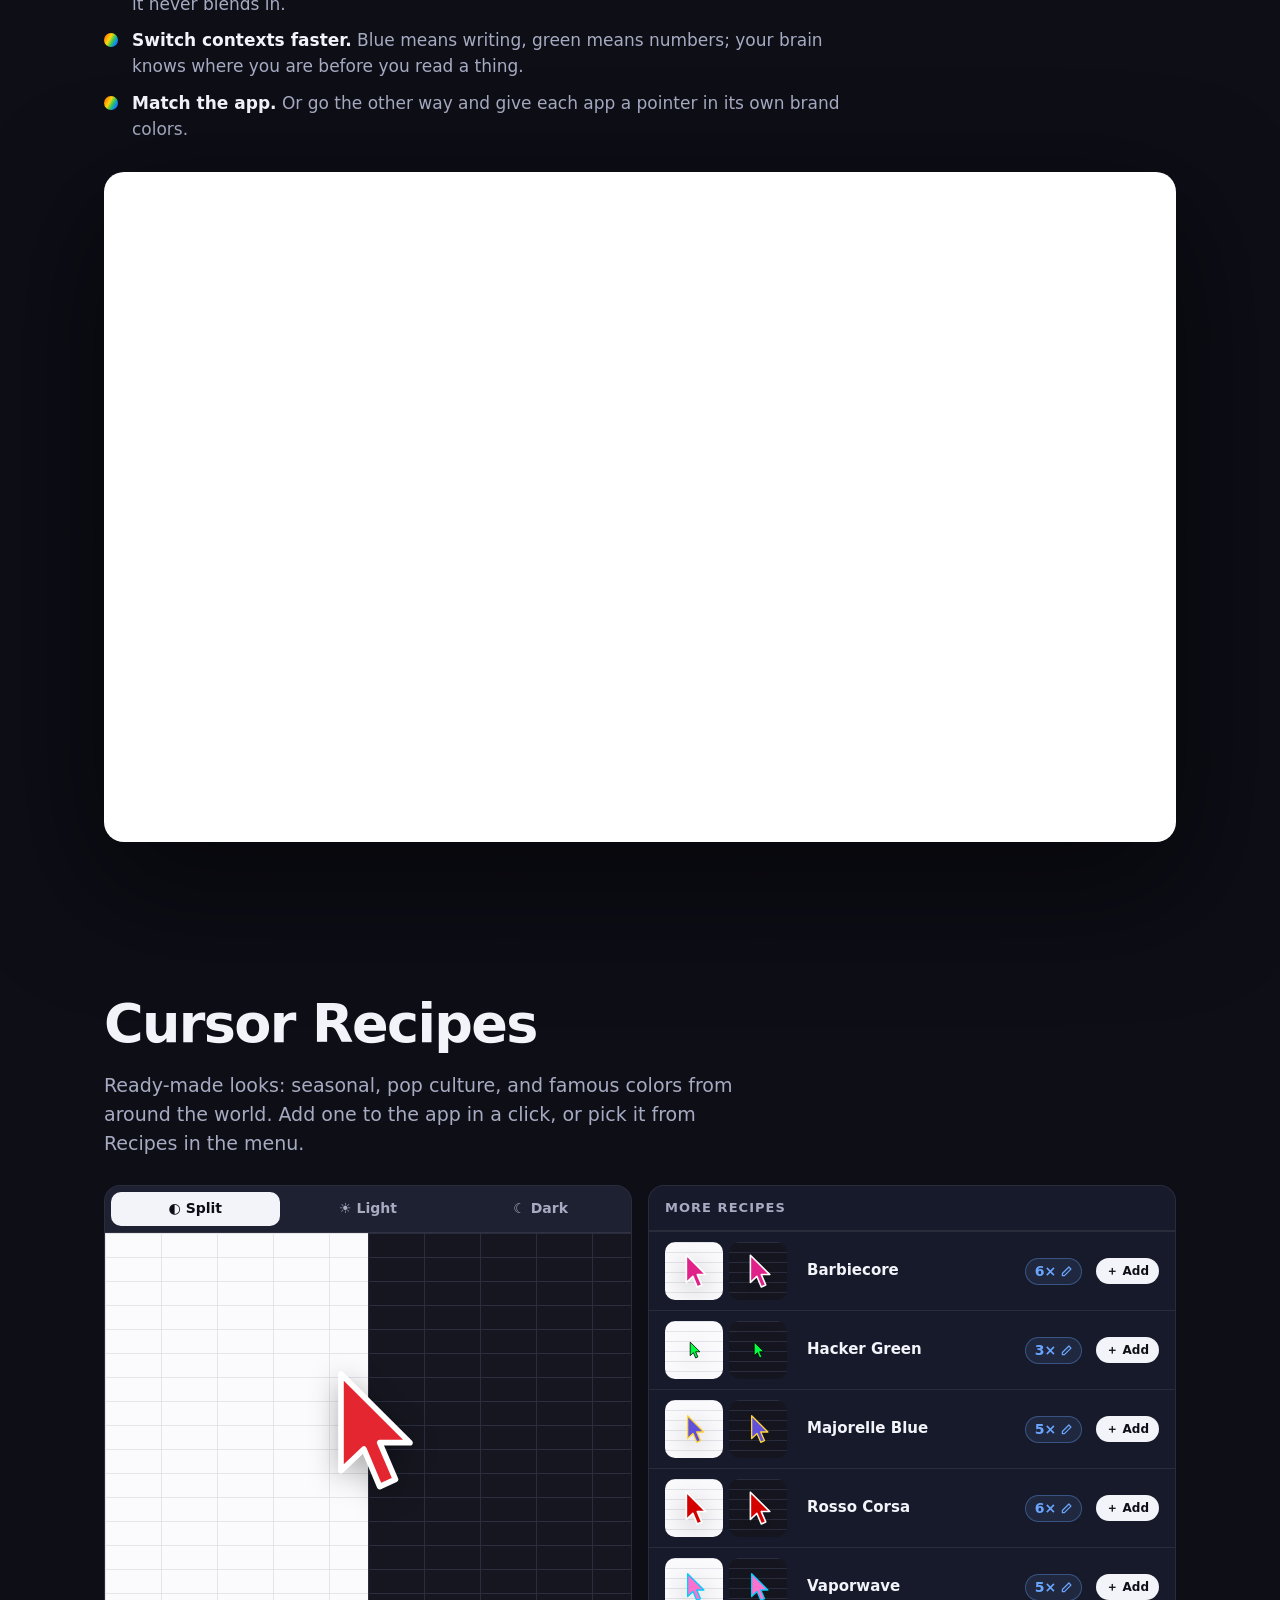
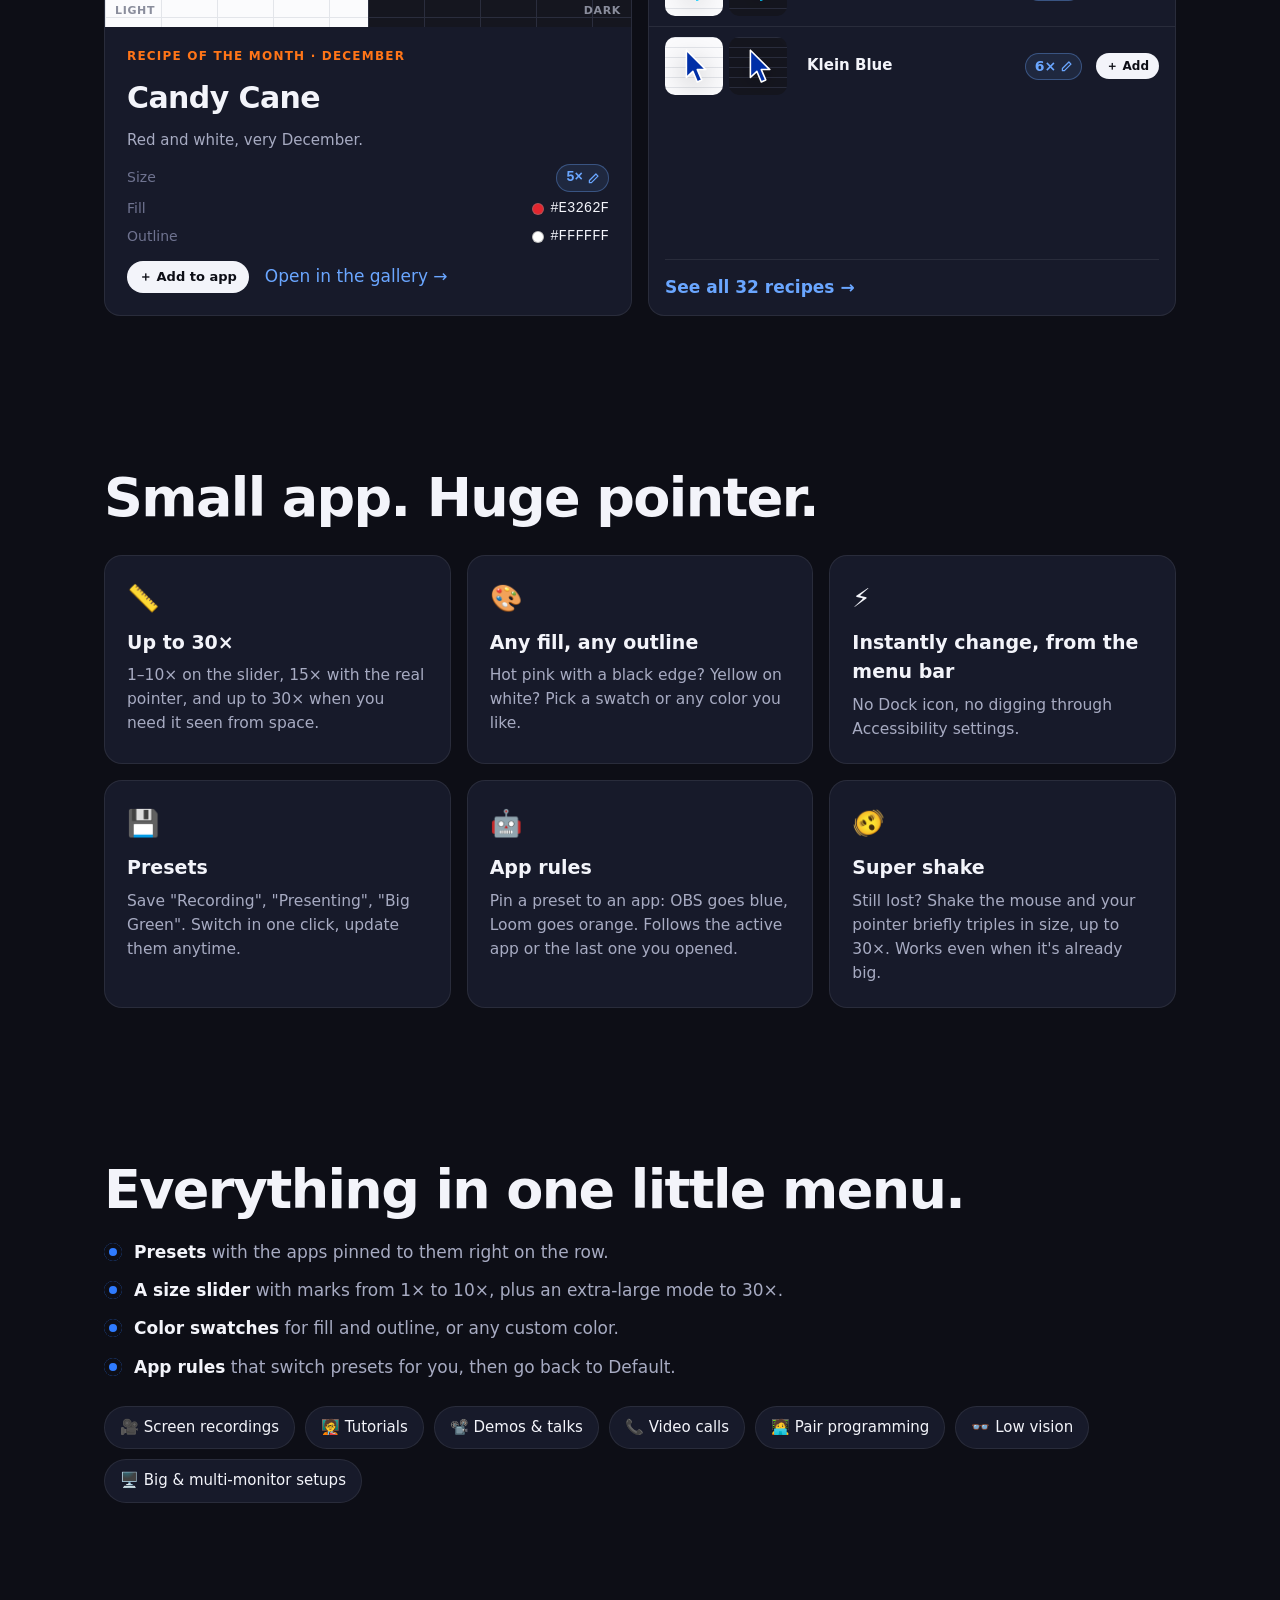
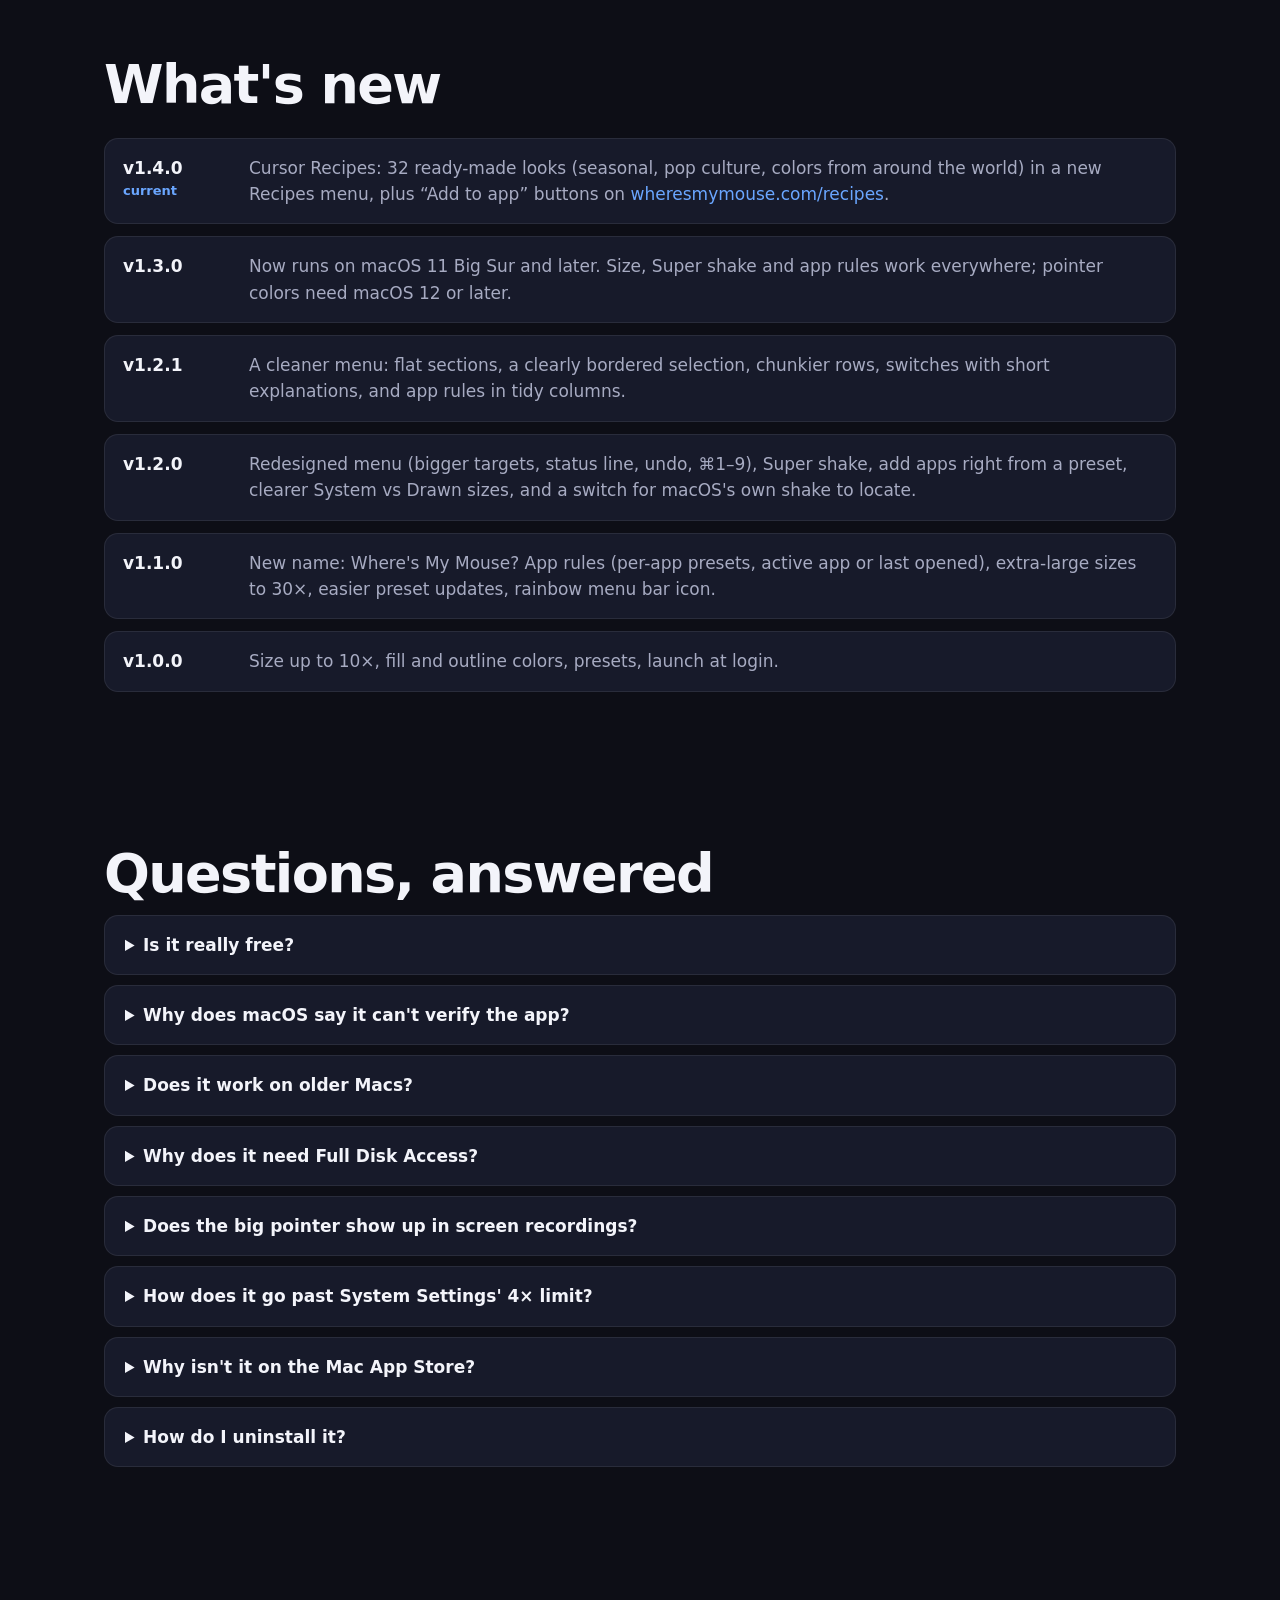
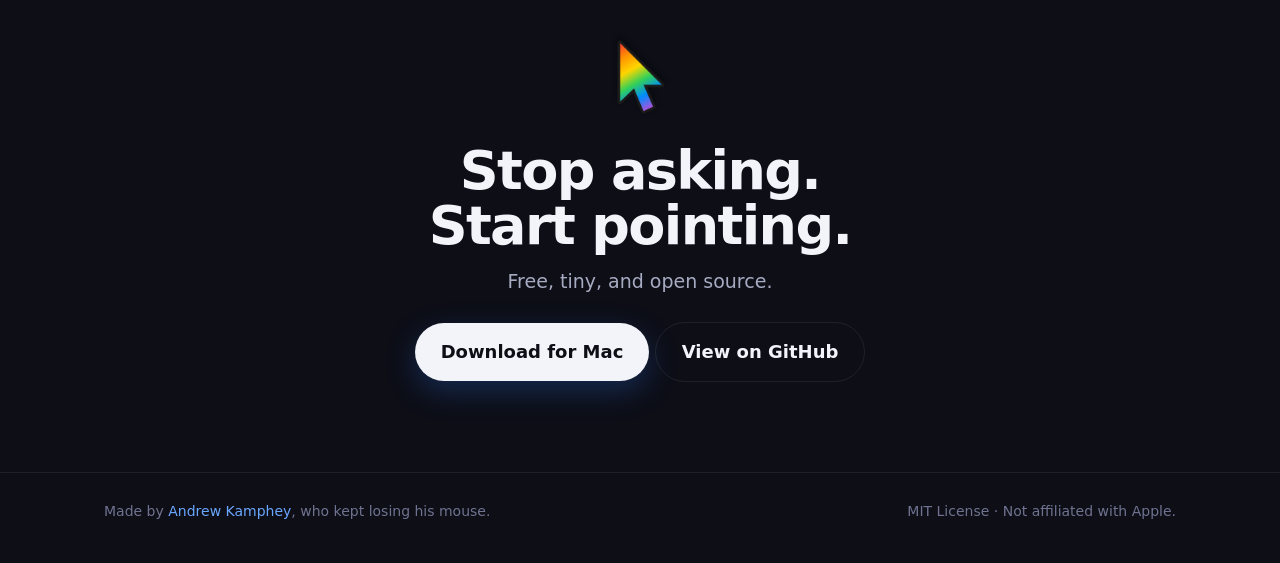
==== commit 9564975a: "First-launch help: popup after Download, a link under the button, and a note in the DMG The app isn'" ====
--- a/site/index.html
+++ b/site/index.html
@@ -441,6 +441,7 @@
         Download for Mac
       </a>
       <p class="fine">Free &amp; open source · macOS 11+ · Apple Silicon &amp; Intel</p>
+      <p class="fine">First launch: macOS will ask you to confirm. <a href="#first-launch" data-first-launch>Here's the one-time fix</a>.</p>
     </header>
   </div>
 </div>
@@ -642,7 +643,7 @@
   <div class="wrap">
     <h2>Questions, answered</h2>
     <details><summary>Is it really free?</summary><p>Yes. Free and open source under the MIT license. The code is on <a href="https://github.com/andrewkamphey/WheresMyMouse">GitHub</a>.</p></details>
-    <details><summary>Why does macOS say it can't verify the app?</summary><p>The app isn't notarized by Apple yet. After the first launch attempt, open <b>System Settings → Privacy &amp; Security</b> and click <b>Open Anyway</b>. Or run <code>xattr -dr com.apple.quarantine "/Applications/Where's My Mouse.app"</code> once.</p></details>
+    <details id="first-launch"><summary>Why does macOS say it can't verify the app?</summary><p>The app isn't notarized by Apple yet. After the first launch attempt, open <b>System Settings → Privacy &amp; Security</b> and click <b>Open Anyway</b>. Or run <code>xattr -dr com.apple.quarantine "/Applications/Where's My Mouse.app"</code> once.</p></details>
     <details><summary>Does it work on older Macs?</summary><p>Yes, on macOS 11 (Big Sur) and later, on Apple Silicon and Intel. Size works everywhere, up to 30×, along with Super shake and app rules. Pointer colors need macOS 12 (Monterey) or later, because that's when macOS added them; on Big Sur the app simply hides the color options.</p></details>
     <details><summary>Why does it need Full Disk Access?</summary><p>Only for colors. macOS keeps pointer colors in its accessibility settings and only lets apps with Full Disk Access change them. Size works without it. The app reads nothing else.</p></details>
     <details><summary>Does the big pointer show up in screen recordings?</summary><p>Yes. We tested it in OBS. Plain screenshots are the exception: macOS draws the pointer at normal size in still screenshots.</p></details>
@@ -804,5 +805,6 @@
   });
 </script>
 <script src="assets/recipes.js"></script>
+<script src="assets/first-launch.js"></script>
 </body>
 </html>
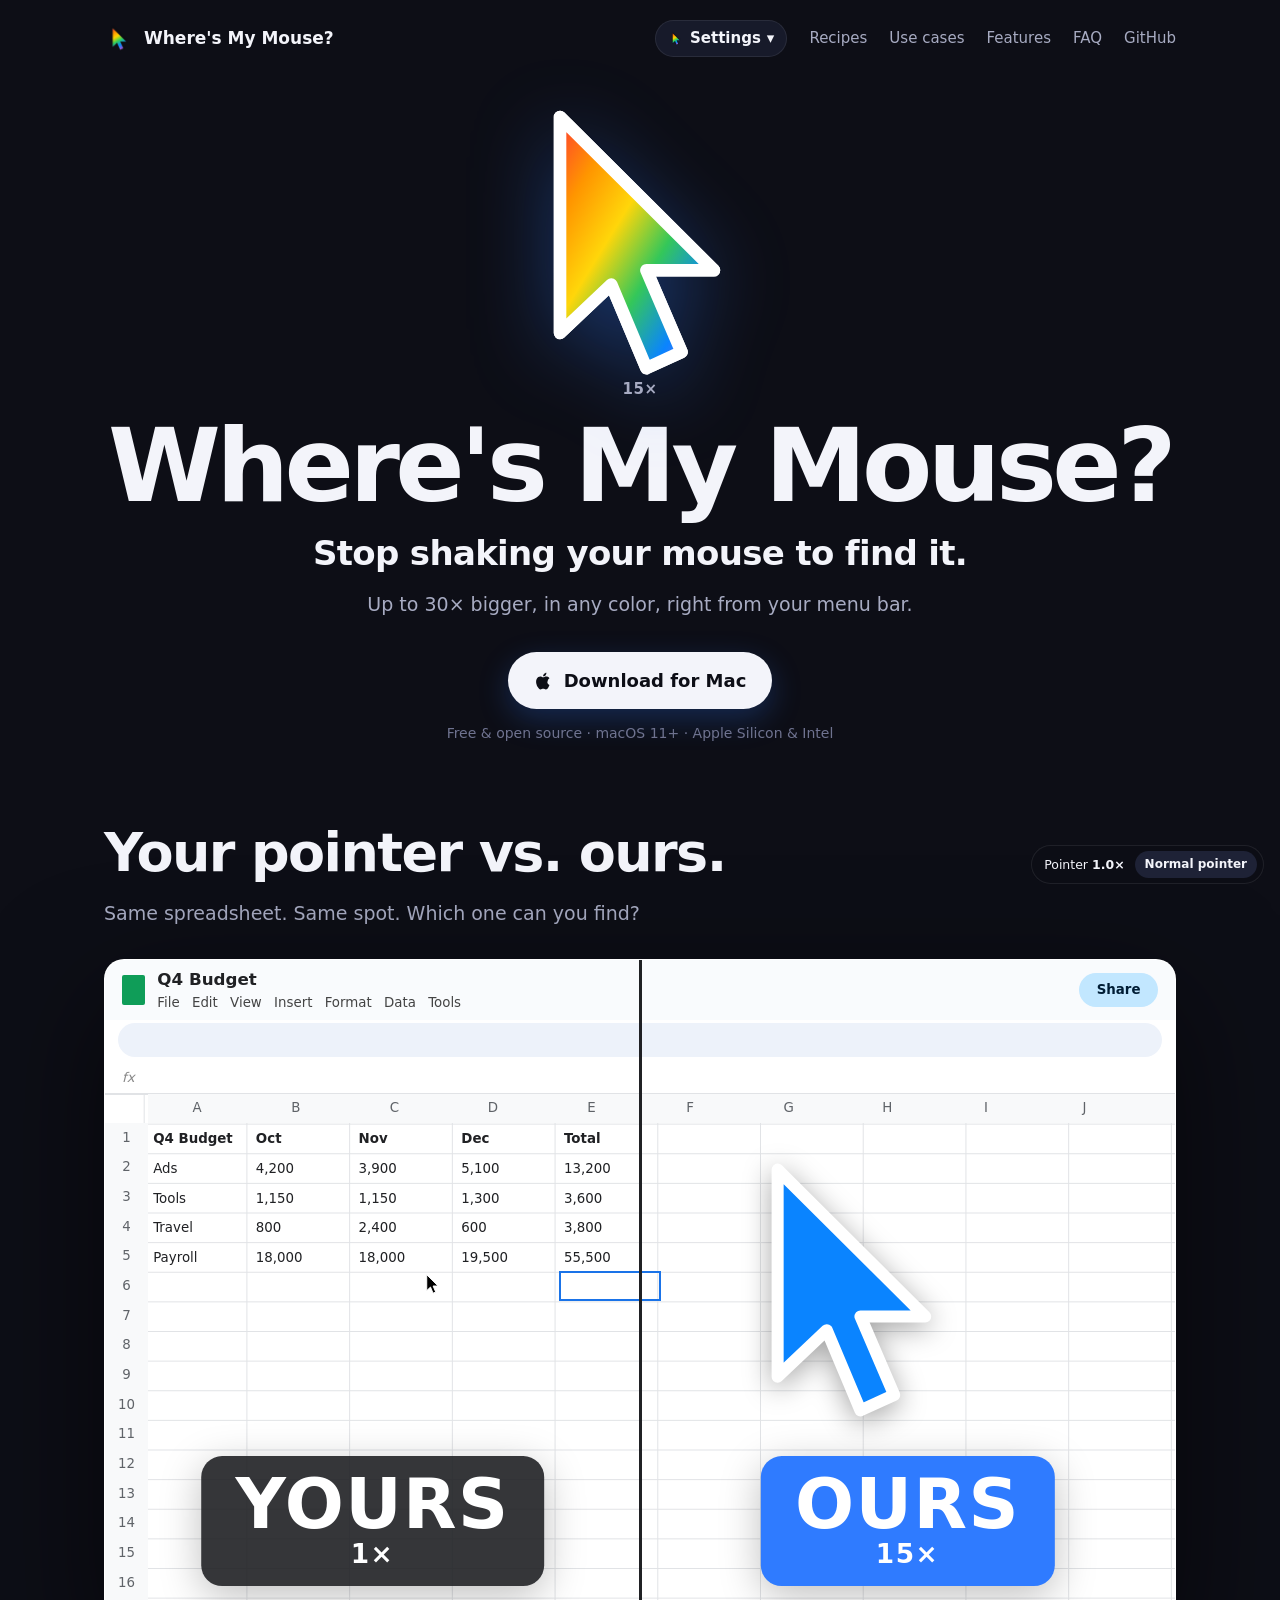
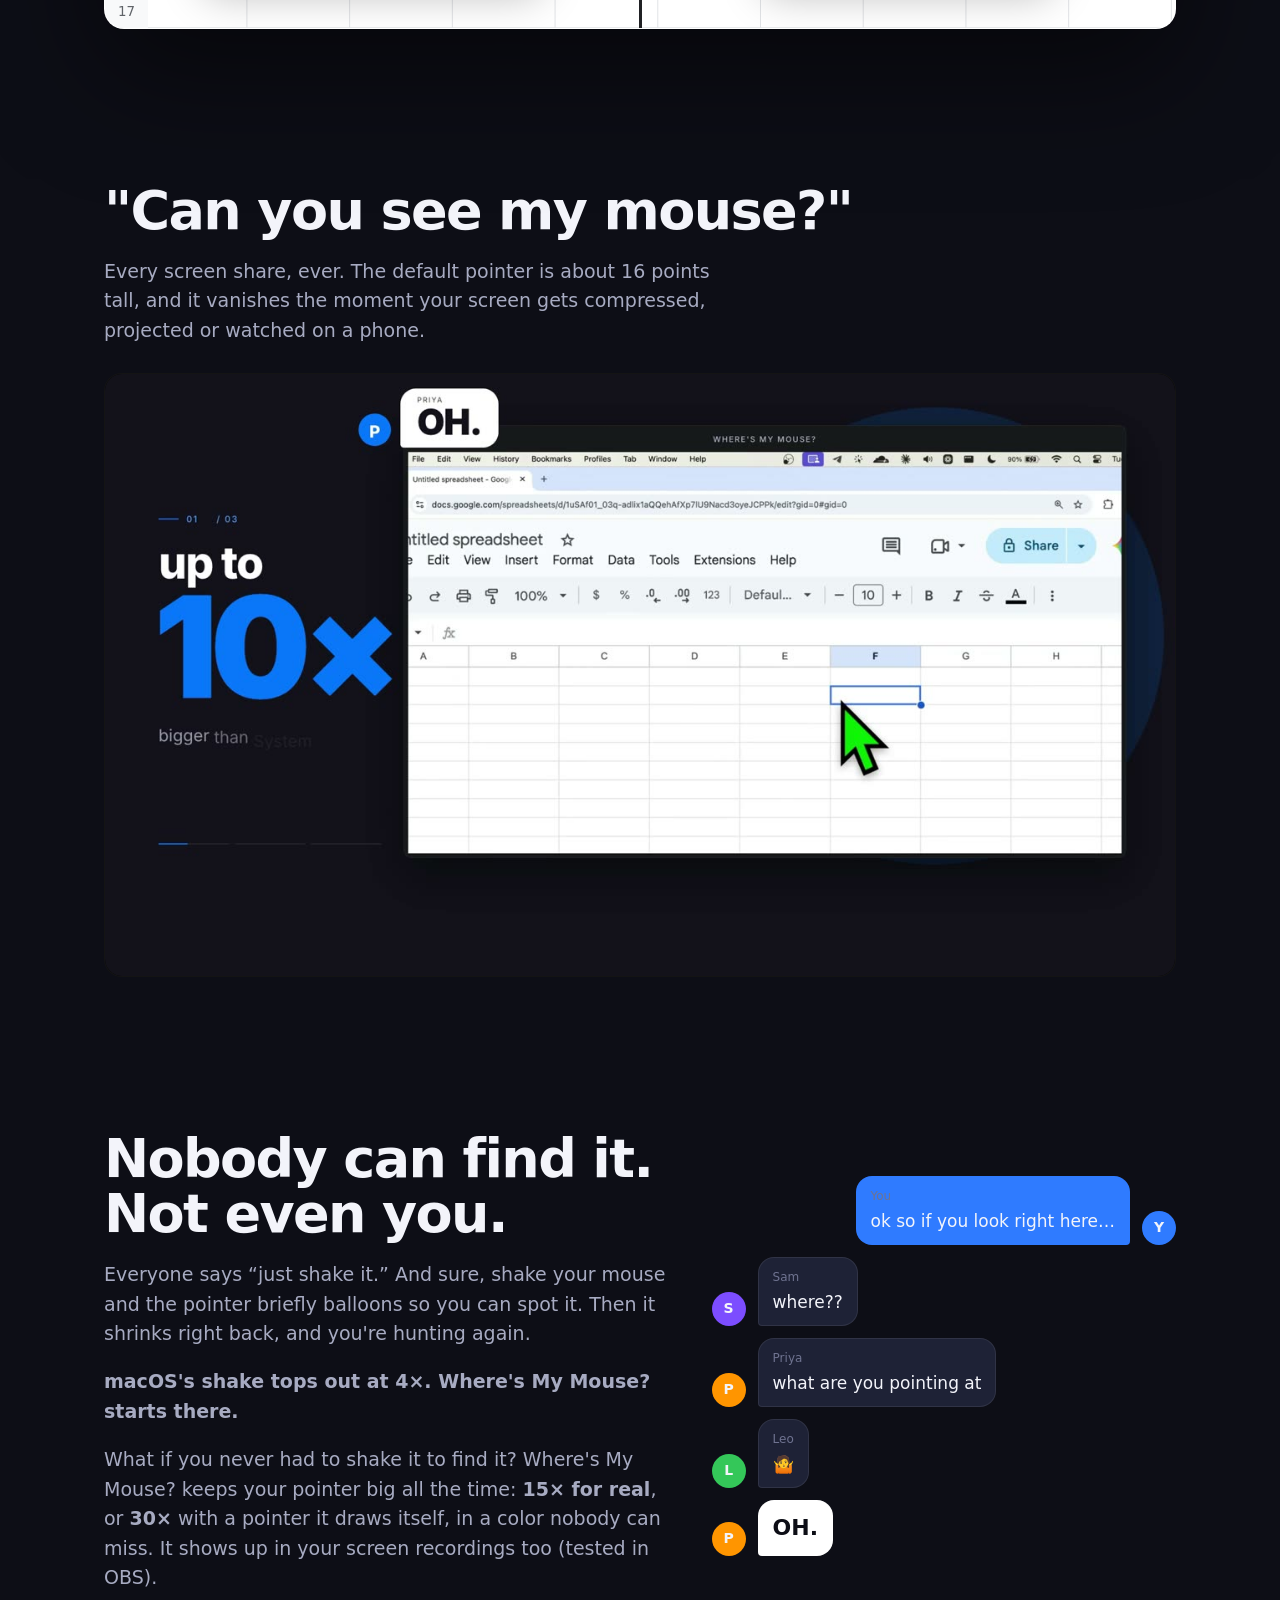
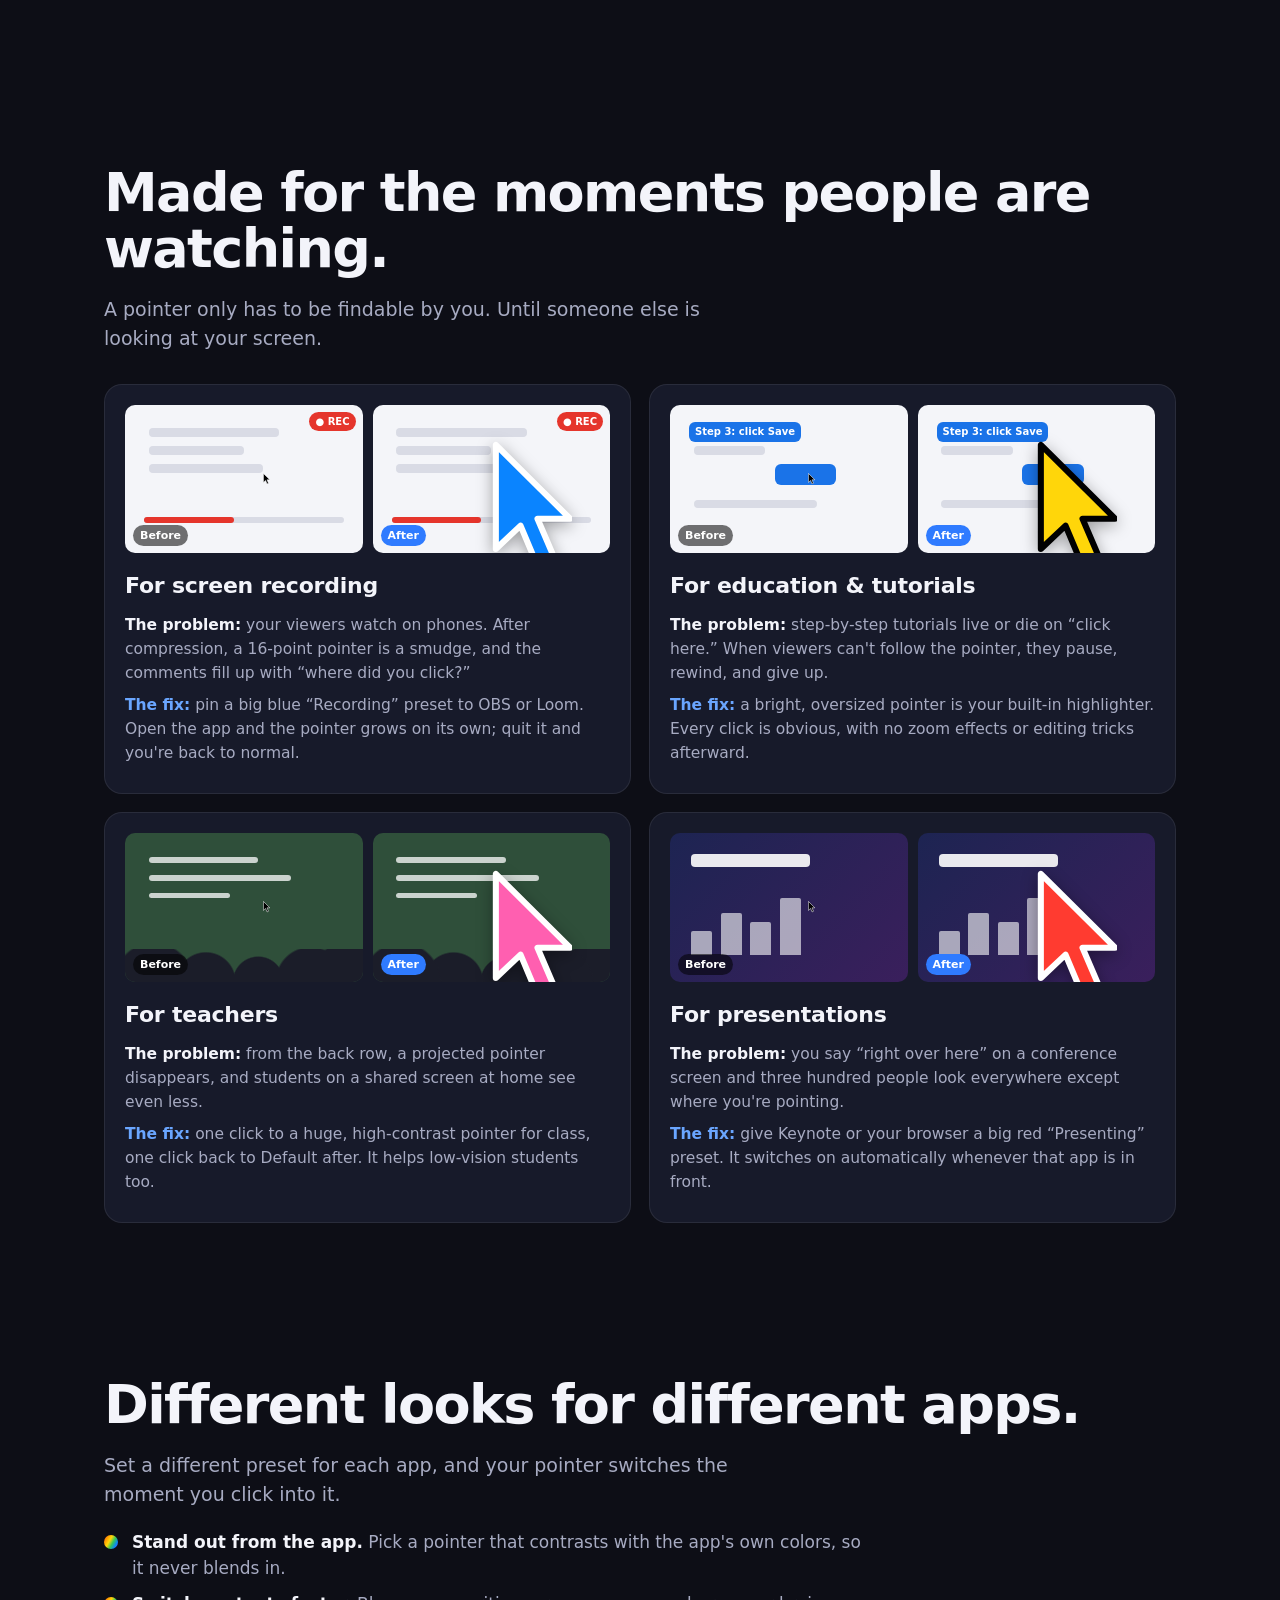
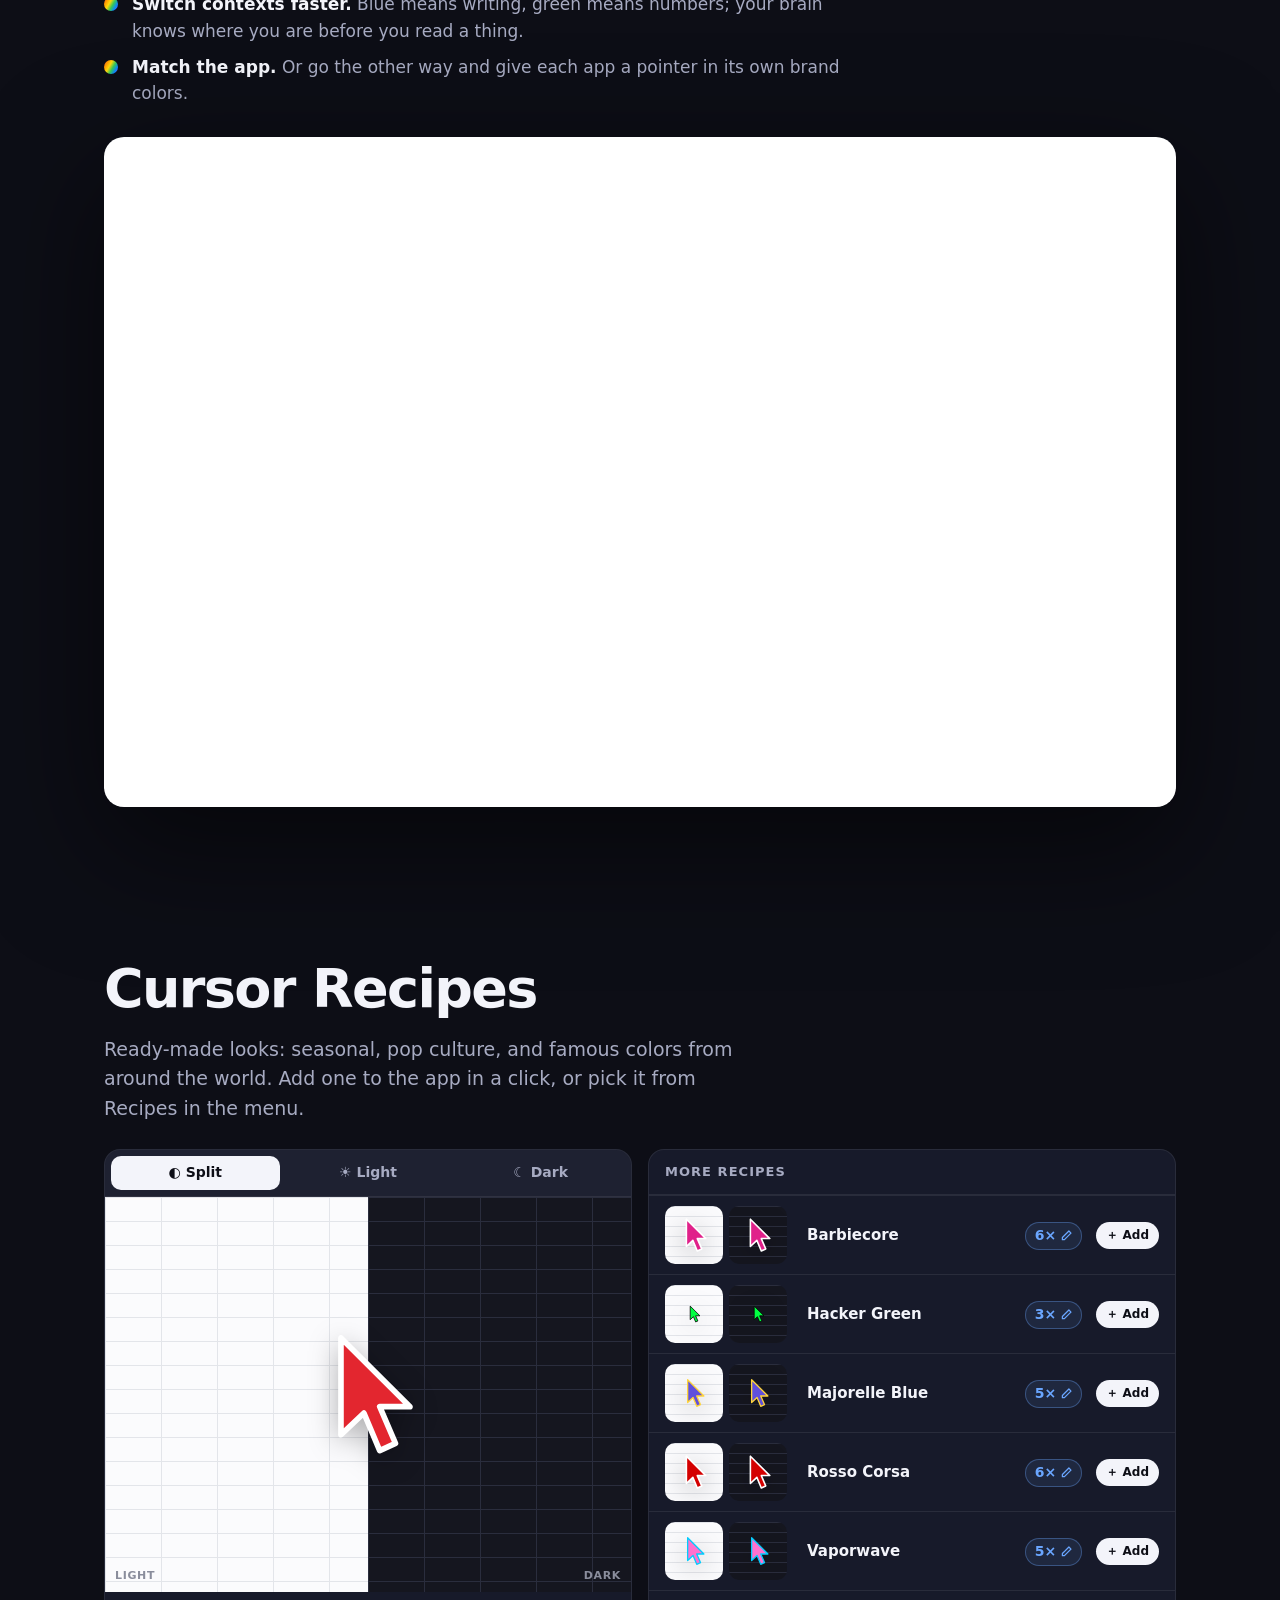
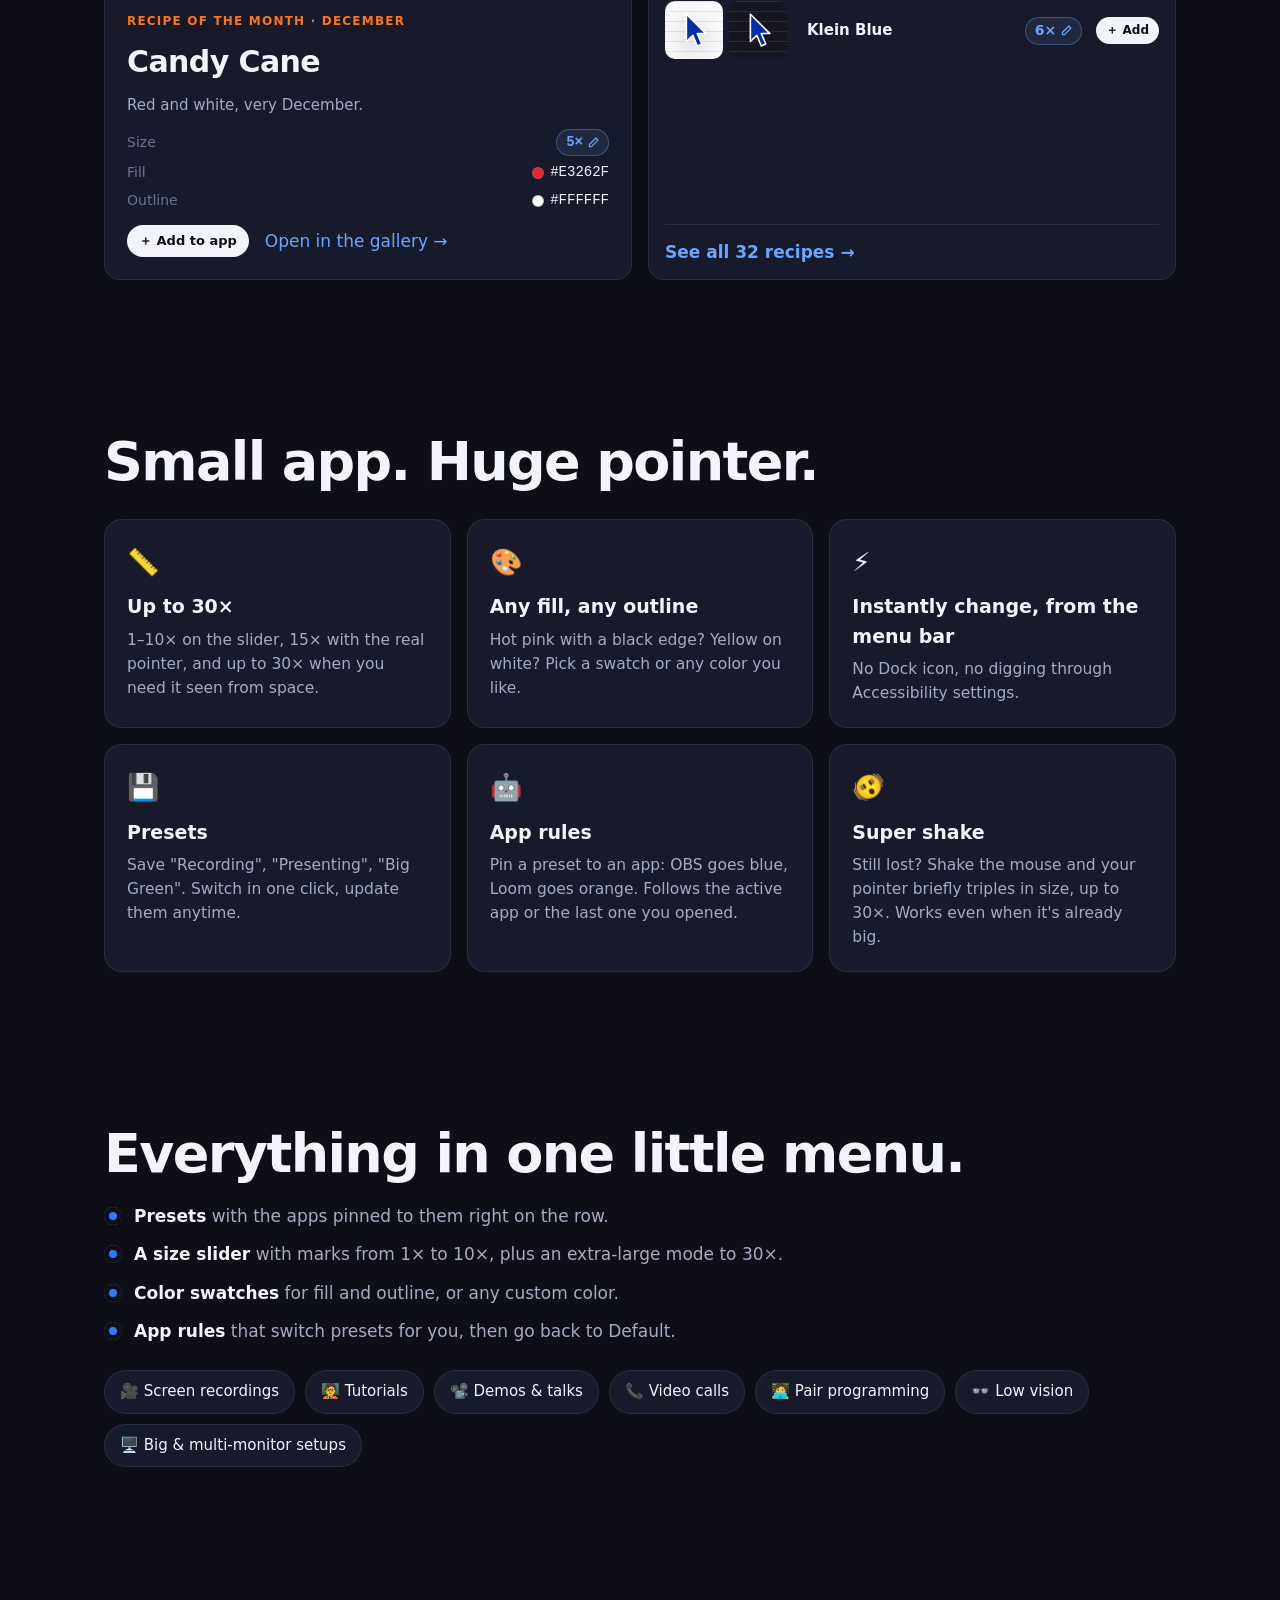
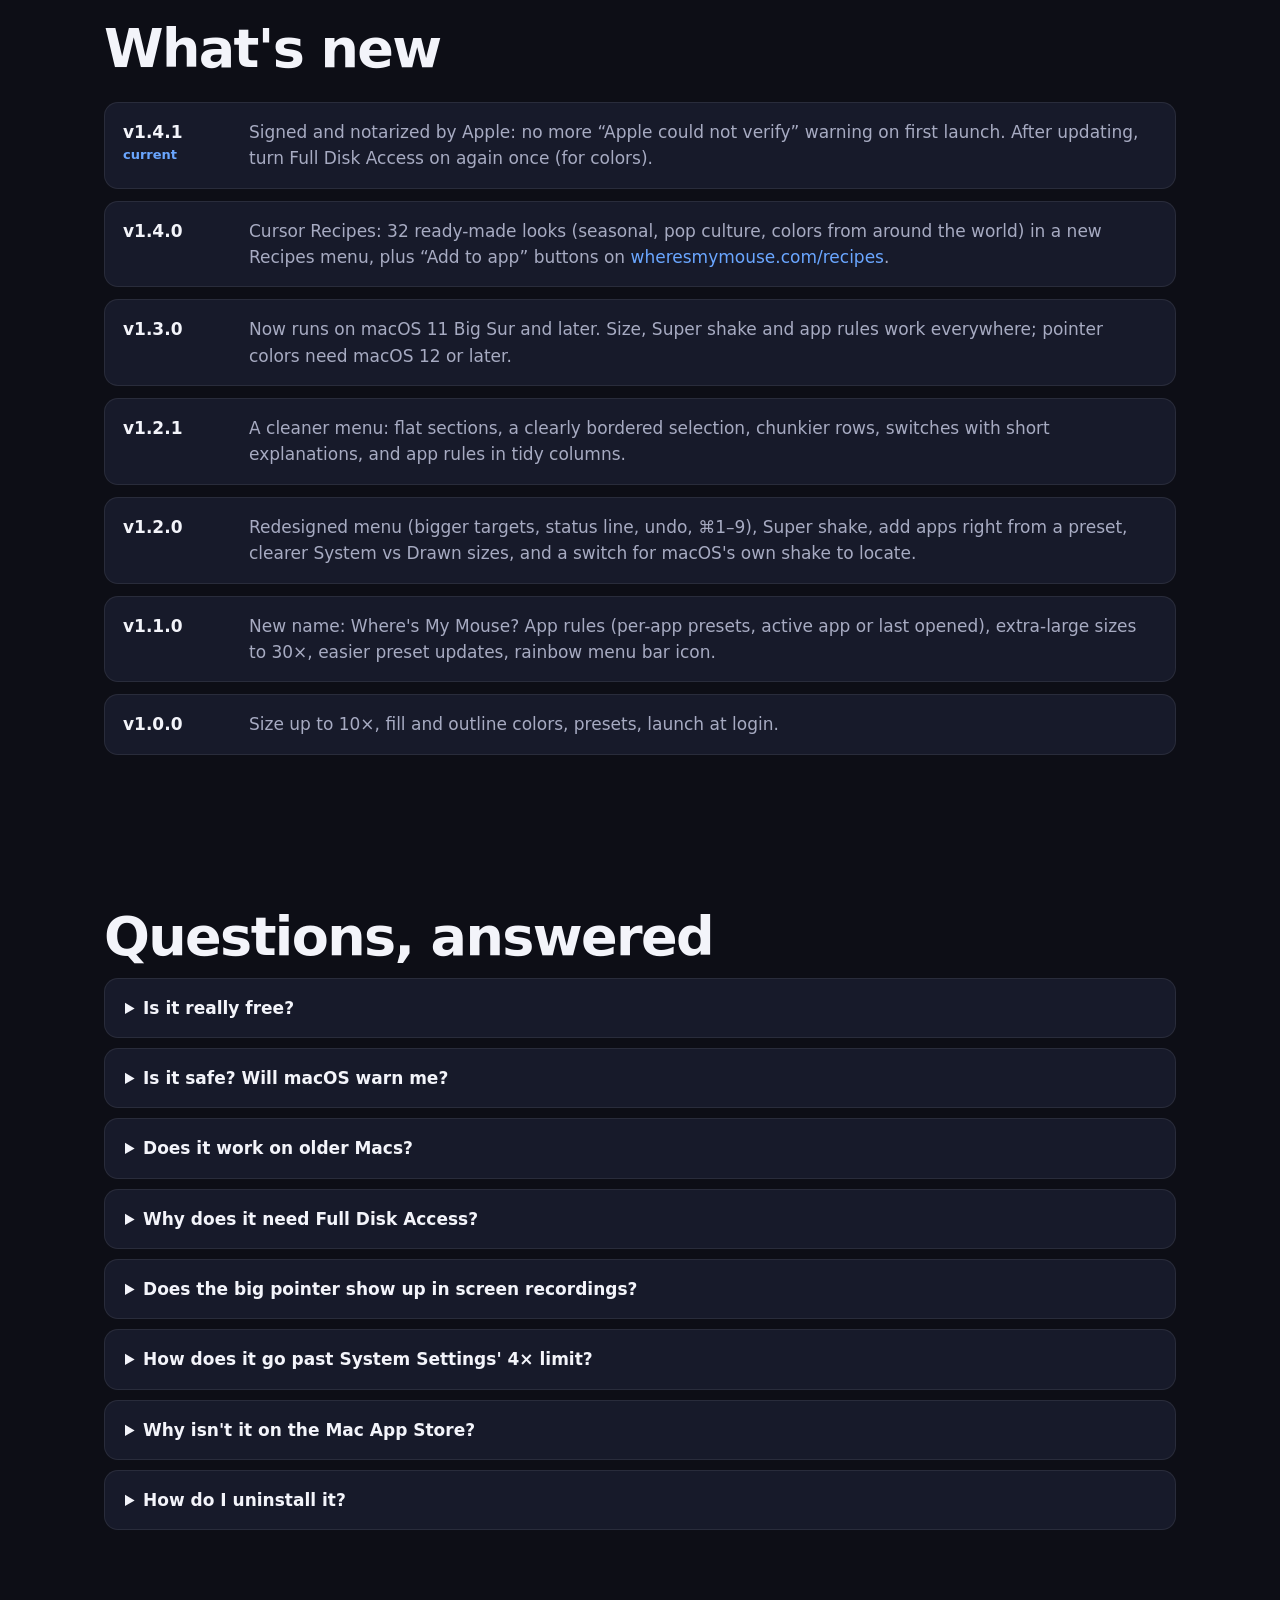
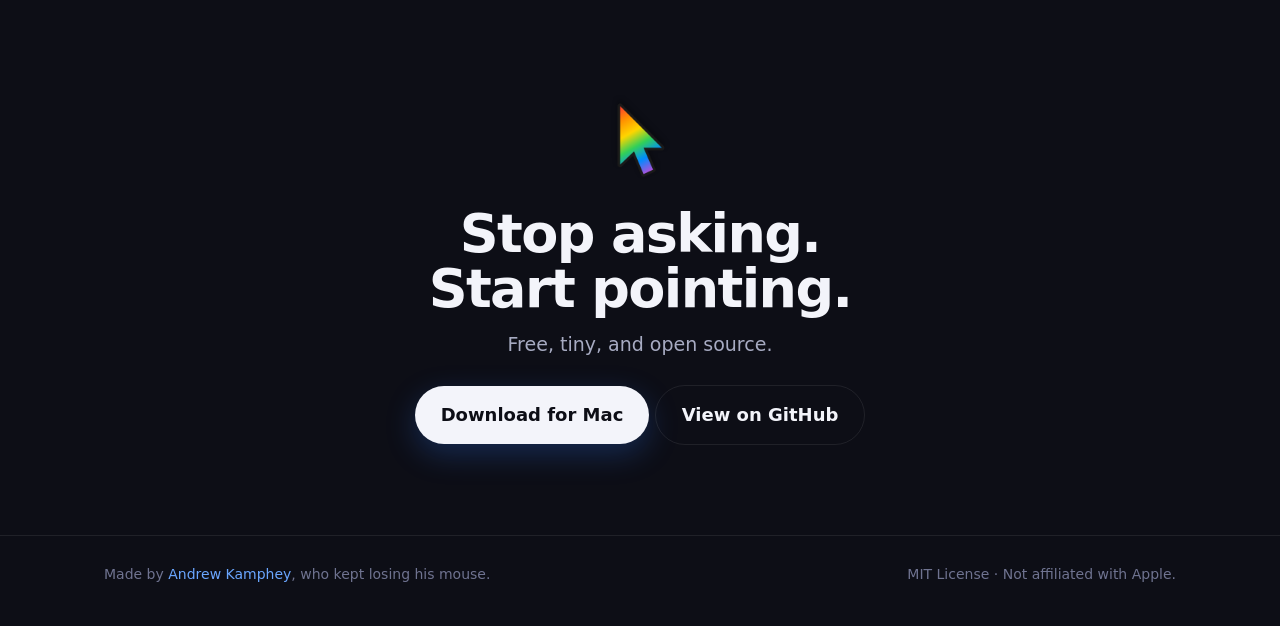
==== commit 01ba116c: "Site: v1.4.1 is notarized; remove the first-launch workaround Co-Authored-By: Claude Opus 5.5 <norep" ====
--- a/site/index.html
+++ b/site/index.html
@@ -441,7 +441,6 @@
         Download for Mac
       </a>
       <p class="fine">Free &amp; open source · macOS 11+ · Apple Silicon &amp; Intel</p>
-      <p class="fine">First launch: macOS will ask you to confirm. <a href="#first-launch" data-first-launch>Here's the one-time fix</a>.</p>
     </header>
   </div>
 </div>
@@ -629,7 +628,8 @@
   <div class="wrap">
     <h2>What's new</h2>
     <div class="releases">
-      <div class="rel"><div class="v">v1.4.0<em>current</em></div><p>Cursor Recipes: 32 ready-made looks (seasonal, pop culture, colors from around the world) in a new Recipes menu, plus “Add to app” buttons on <a href="/recipes">wheresmymouse.com/recipes</a>.</p></div>
+      <div class="rel"><div class="v">v1.4.1<em>current</em></div><p>Signed and notarized by Apple: no more “Apple could not verify” warning on first launch. After updating, turn Full Disk Access on again once (for colors).</p></div>
+      <div class="rel"><div class="v">v1.4.0</div><p>Cursor Recipes: 32 ready-made looks (seasonal, pop culture, colors from around the world) in a new Recipes menu, plus “Add to app” buttons on <a href="/recipes">wheresmymouse.com/recipes</a>.</p></div>
       <div class="rel"><div class="v">v1.3.0</div><p>Now runs on macOS 11 Big Sur and later. Size, Super shake and app rules work everywhere; pointer colors need macOS 12 or later.</p></div>
       <div class="rel"><div class="v">v1.2.1</div><p>A cleaner menu: flat sections, a clearly bordered selection, chunkier rows, switches with short explanations, and app rules in tidy columns.</p></div>
       <div class="rel"><div class="v">v1.2.0</div><p>Redesigned menu (bigger targets, status line, undo, ⌘1–9), Super shake, add apps right from a preset, clearer System vs Drawn sizes, and a switch for macOS's own shake to locate.</p></div>
@@ -643,7 +643,7 @@
   <div class="wrap">
     <h2>Questions, answered</h2>
     <details><summary>Is it really free?</summary><p>Yes. Free and open source under the MIT license. The code is on <a href="https://github.com/andrewkamphey/WheresMyMouse">GitHub</a>.</p></details>
-    <details id="first-launch"><summary>Why does macOS say it can't verify the app?</summary><p>The app isn't notarized by Apple yet. After the first launch attempt, open <b>System Settings → Privacy &amp; Security</b> and click <b>Open Anyway</b>. Or run <code>xattr -dr com.apple.quarantine "/Applications/Where's My Mouse.app"</code> once.</p></details>
+    <details id="first-launch"><summary>Is it safe? Will macOS warn me?</summary><p>From v1.4.1 the app is signed with an Apple Developer ID and notarized by Apple, so it opens like any other Mac app. The code is <a href="https://github.com/andrewkamphey/WheresMyMouse">open source</a>. On older versions, macOS said it couldn't verify the app; update to the latest to fix that.</p></details>
     <details><summary>Does it work on older Macs?</summary><p>Yes, on macOS 11 (Big Sur) and later, on Apple Silicon and Intel. Size works everywhere, up to 30×, along with Super shake and app rules. Pointer colors need macOS 12 (Monterey) or later, because that's when macOS added them; on Big Sur the app simply hides the color options.</p></details>
     <details><summary>Why does it need Full Disk Access?</summary><p>Only for colors. macOS keeps pointer colors in its accessibility settings and only lets apps with Full Disk Access change them. Size works without it. The app reads nothing else.</p></details>
     <details><summary>Does the big pointer show up in screen recordings?</summary><p>Yes. We tested it in OBS. Plain screenshots are the exception: macOS draws the pointer at normal size in still screenshots.</p></details>
@@ -805,6 +805,5 @@
   });
 </script>
 <script src="assets/recipes.js"></script>
-<script src="assets/first-launch.js"></script>
 </body>
 </html>
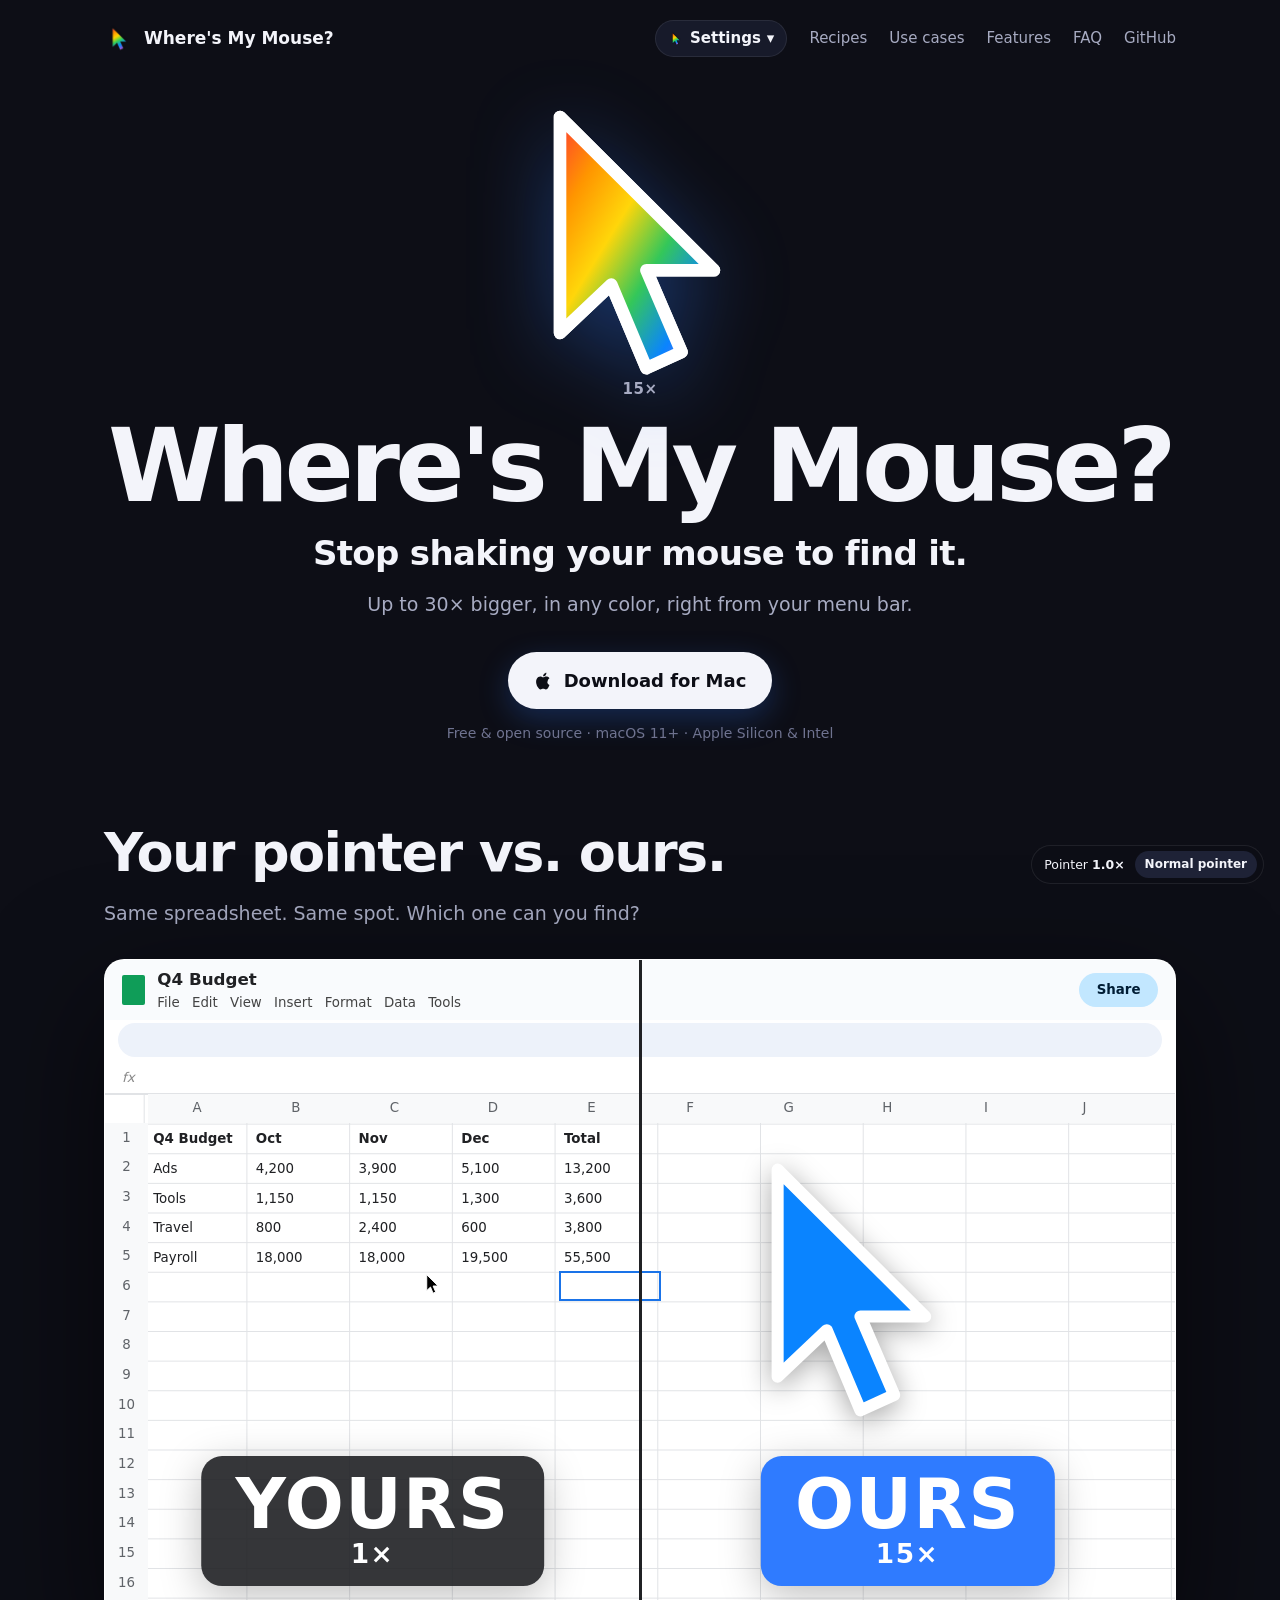
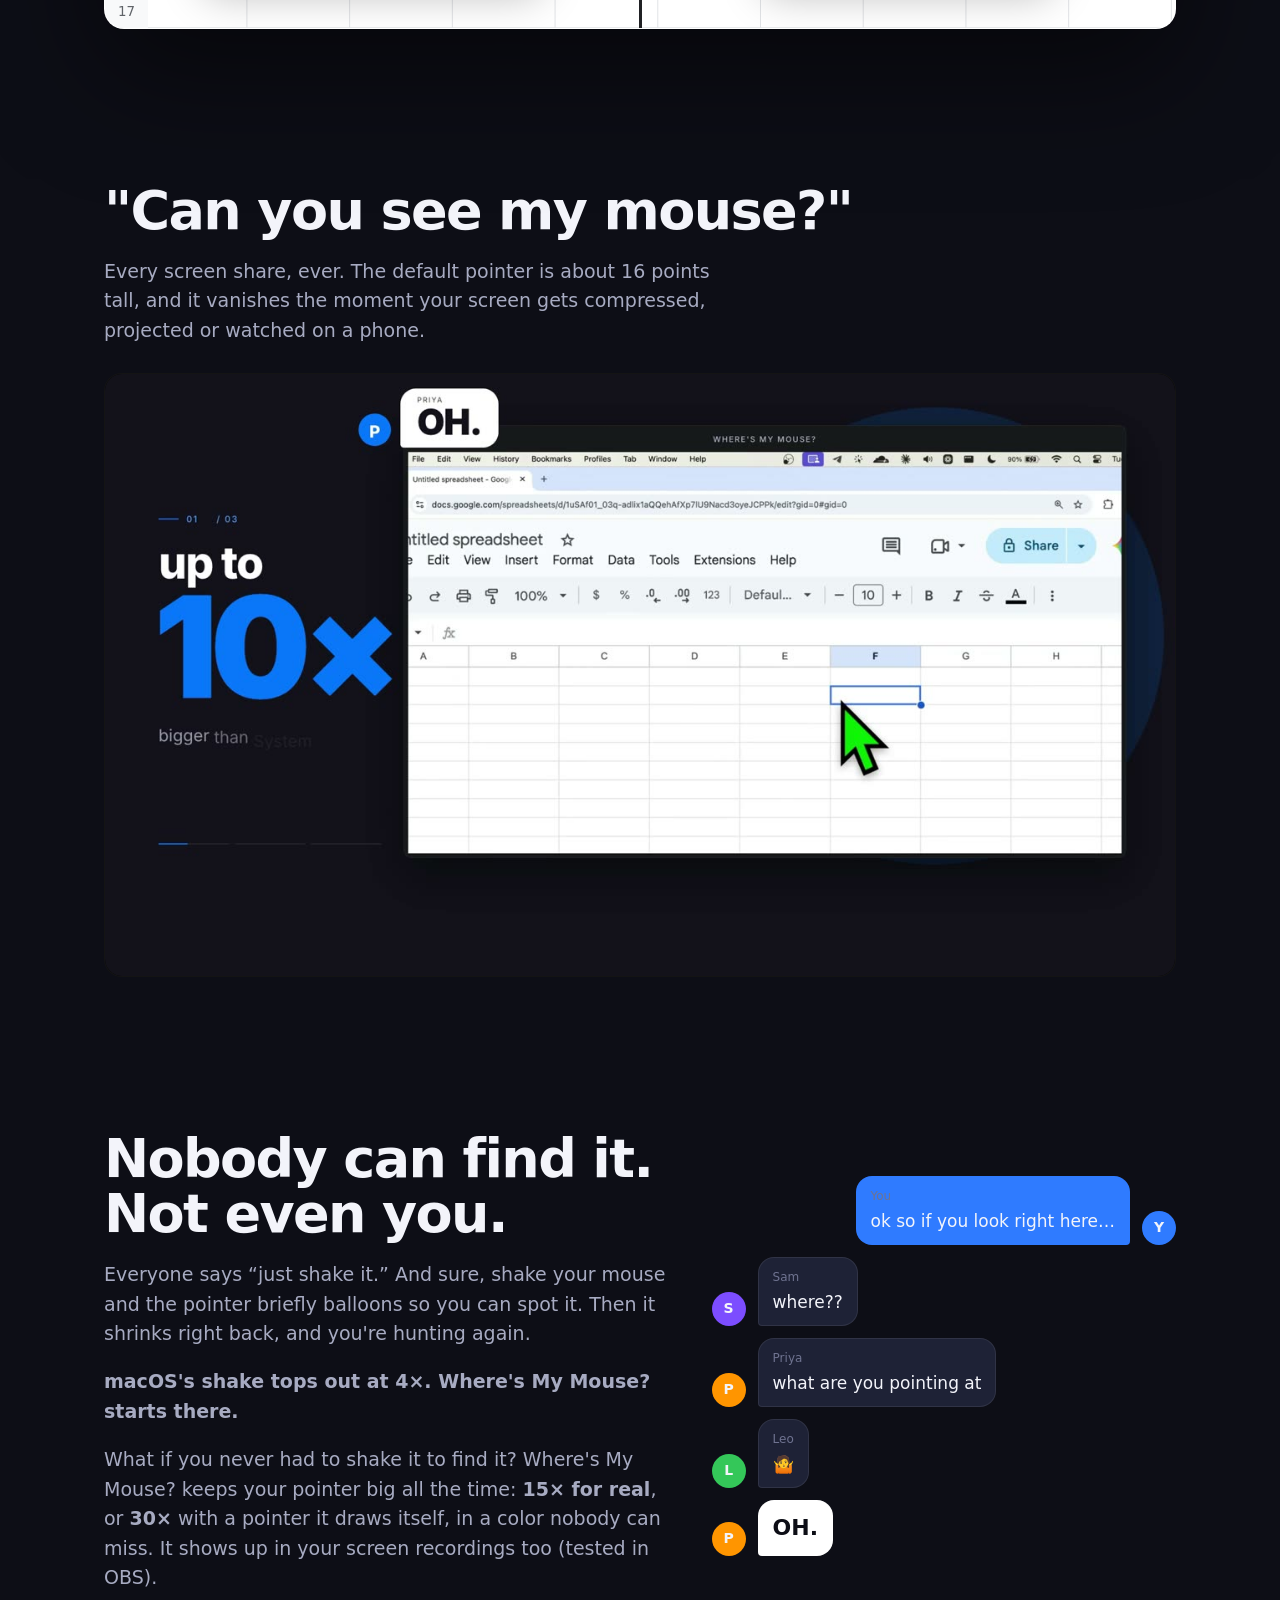
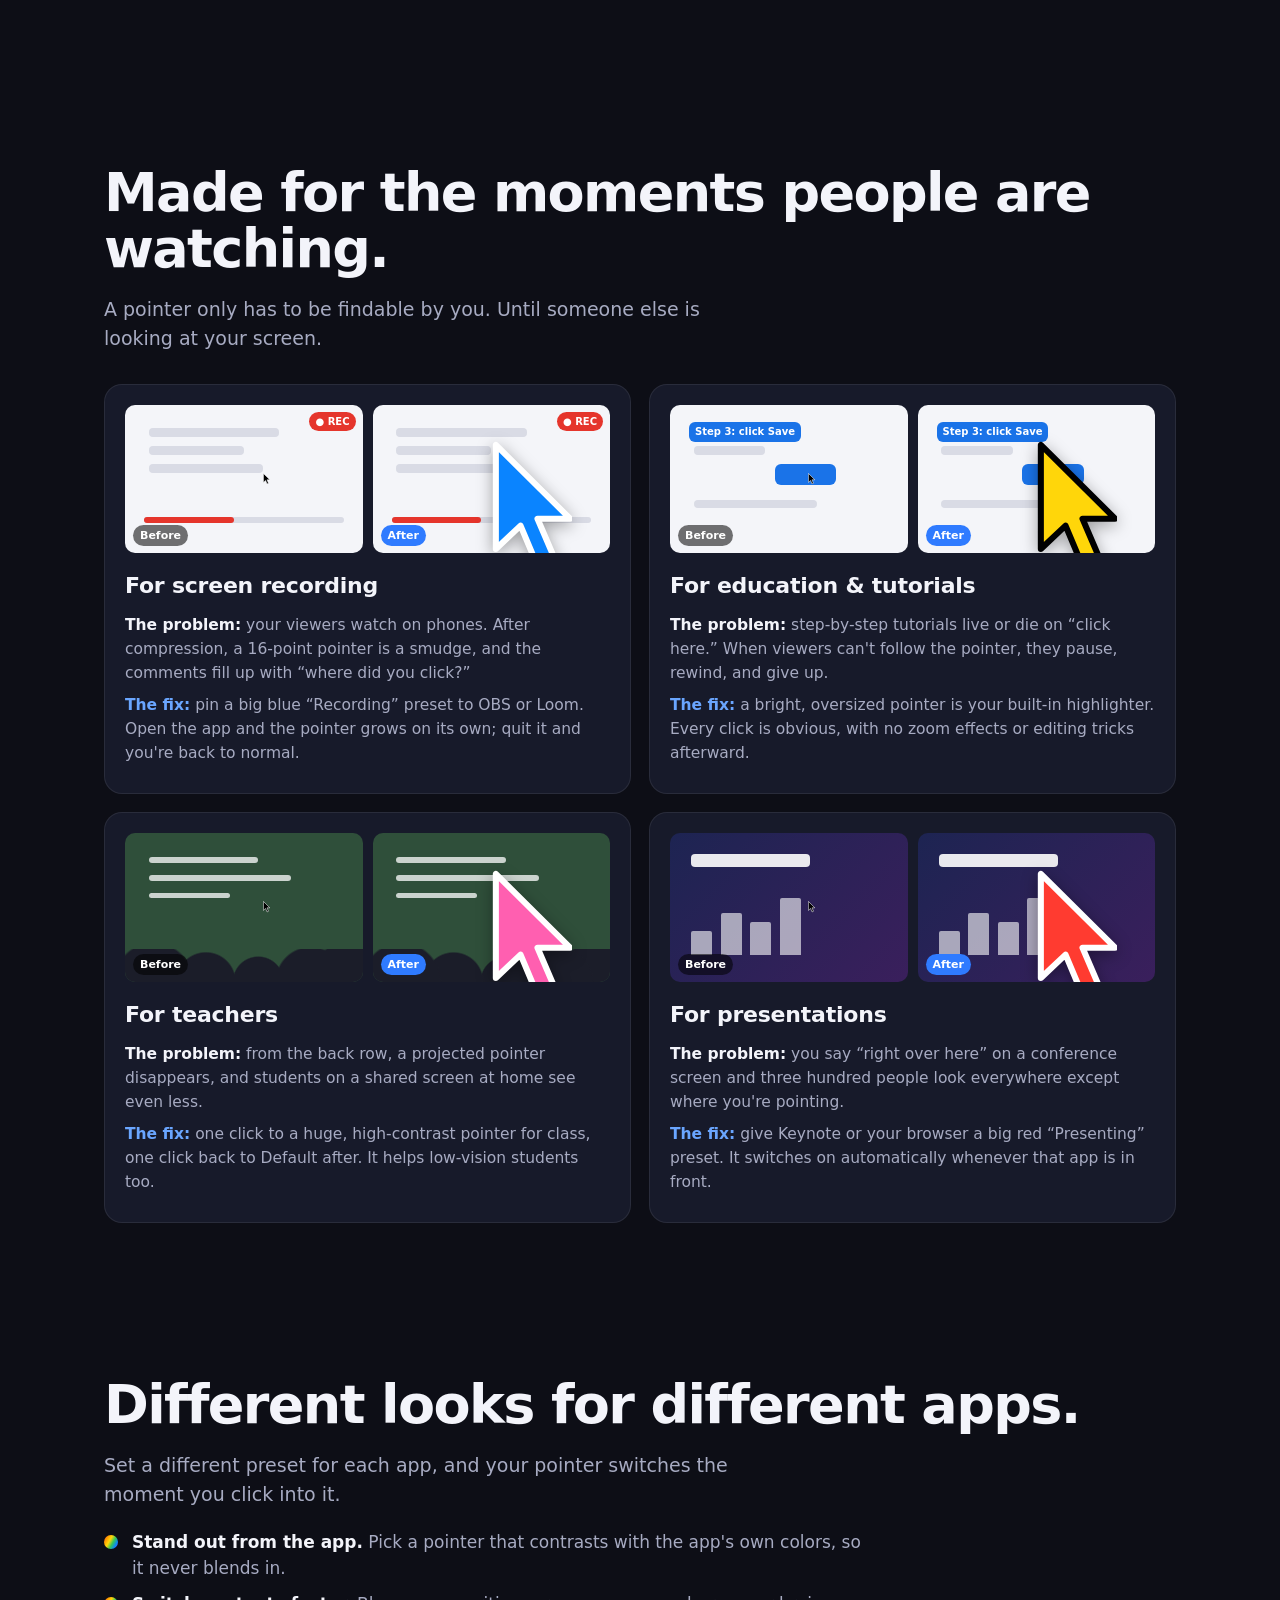
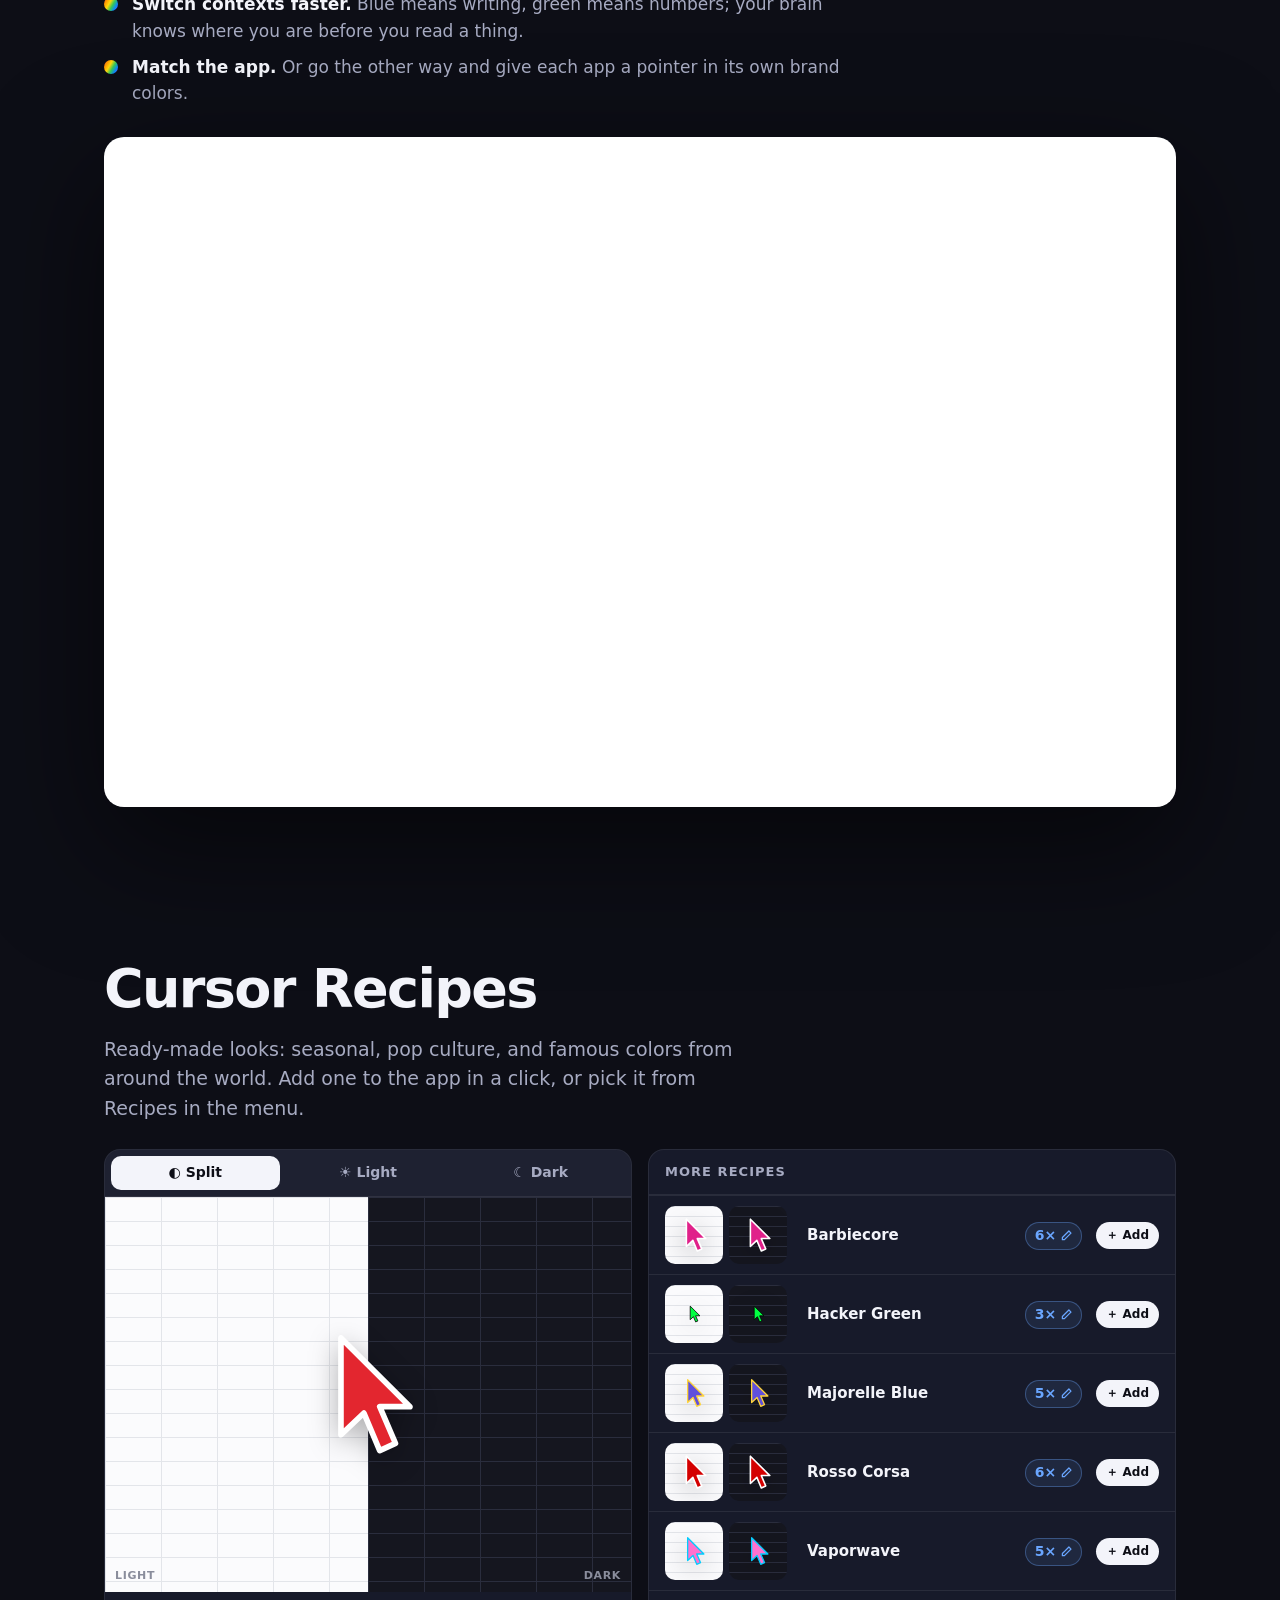
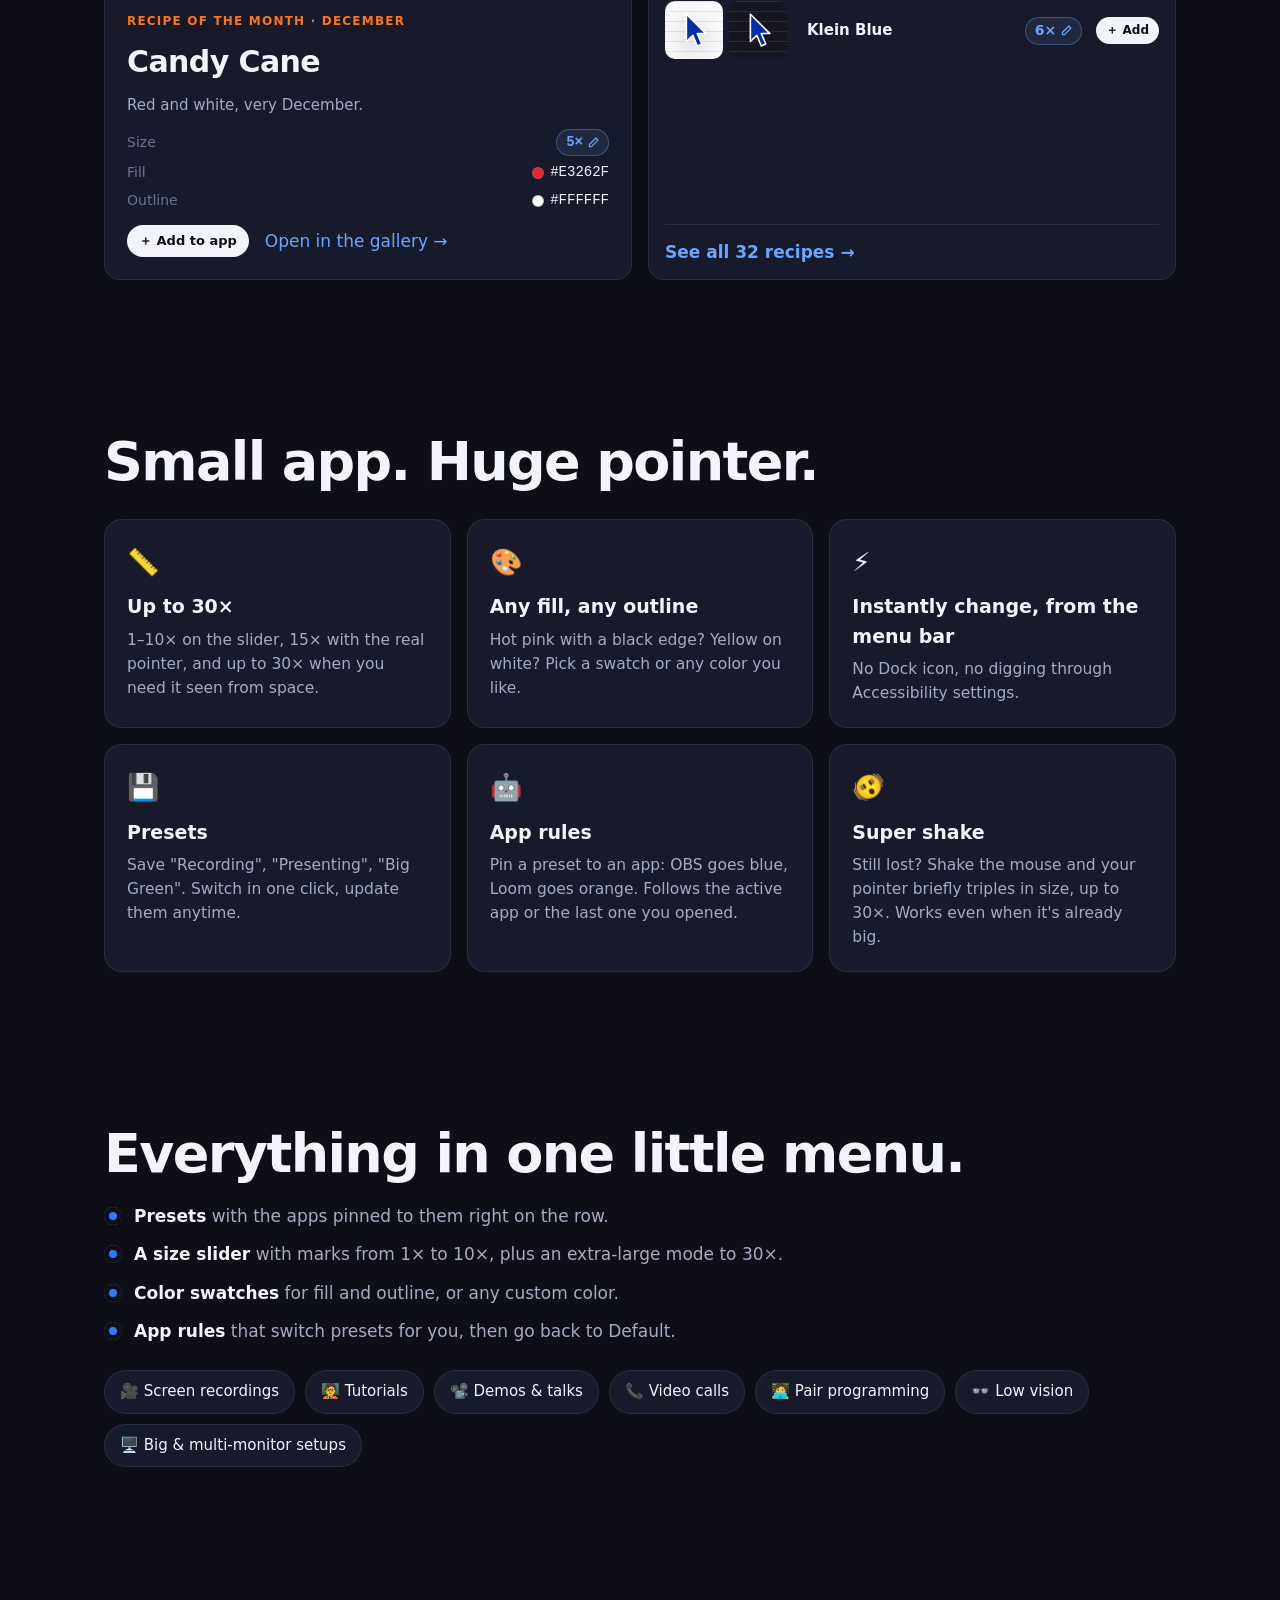
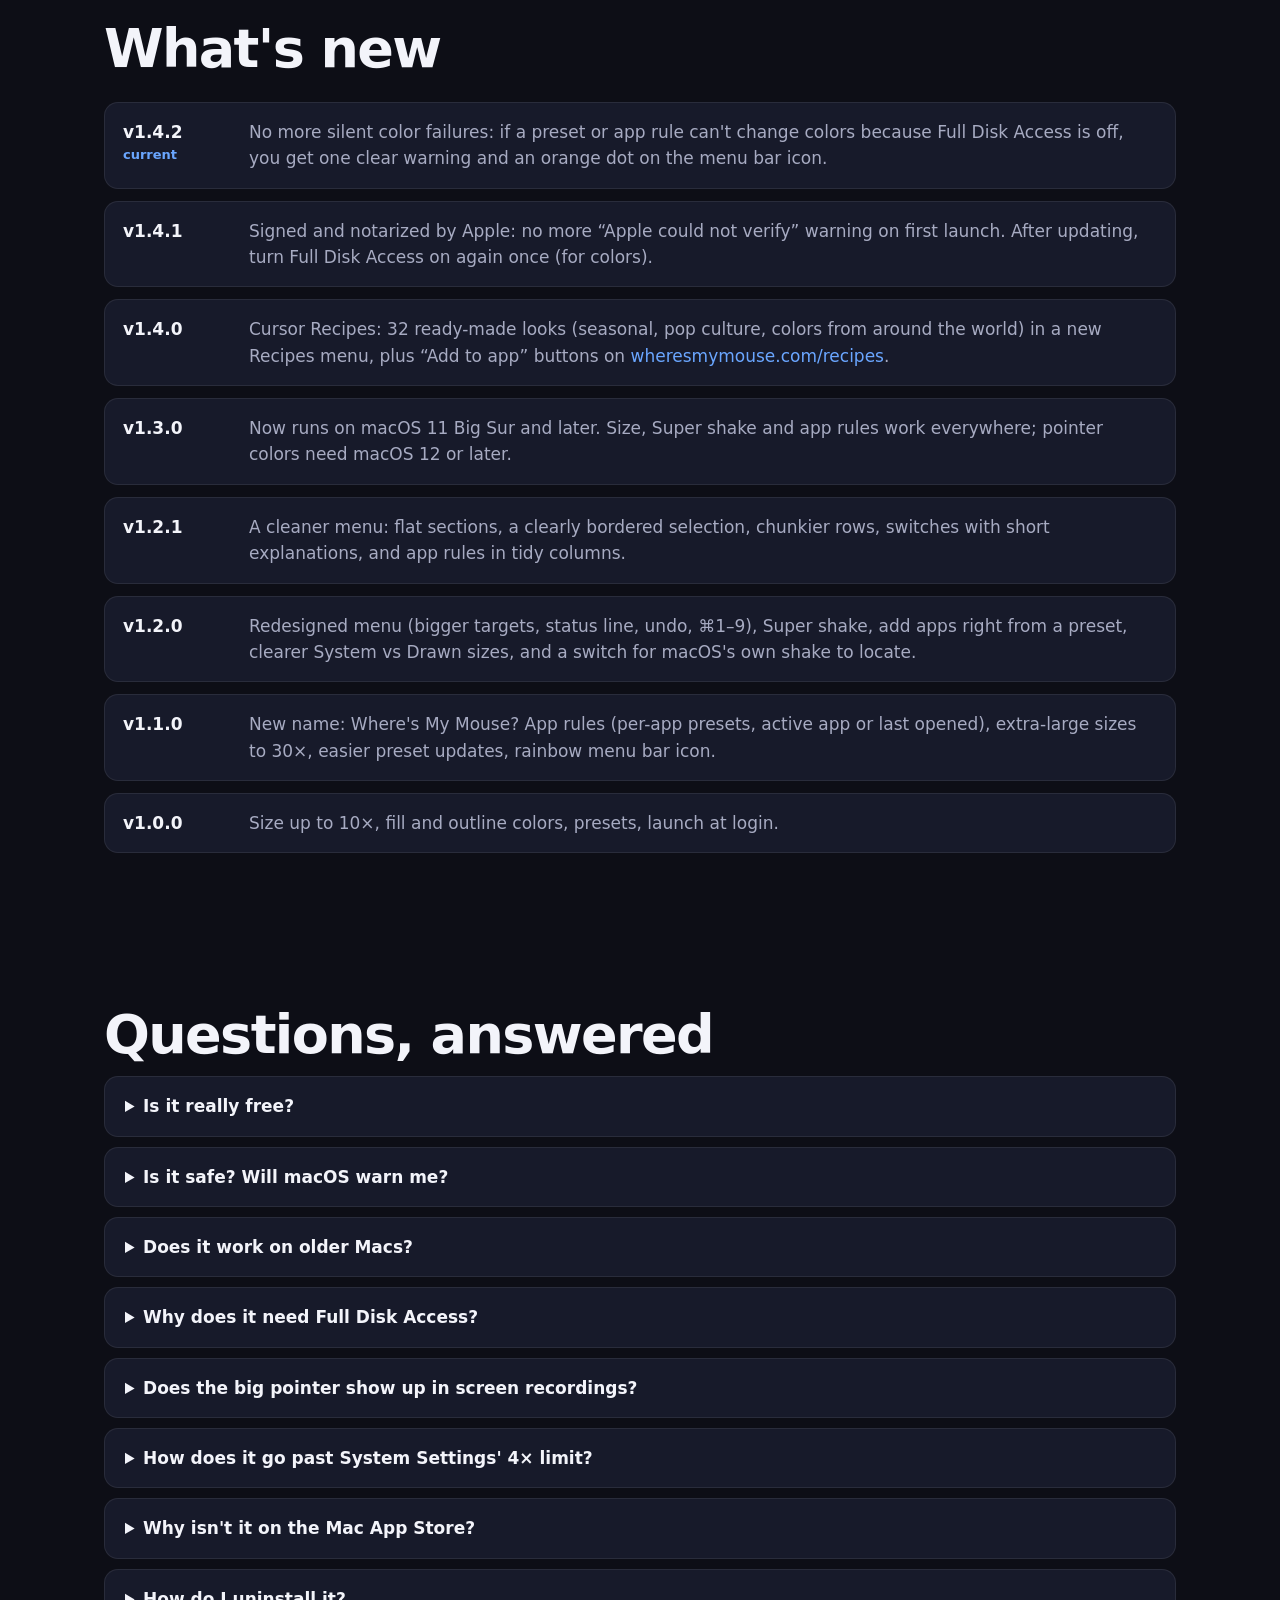
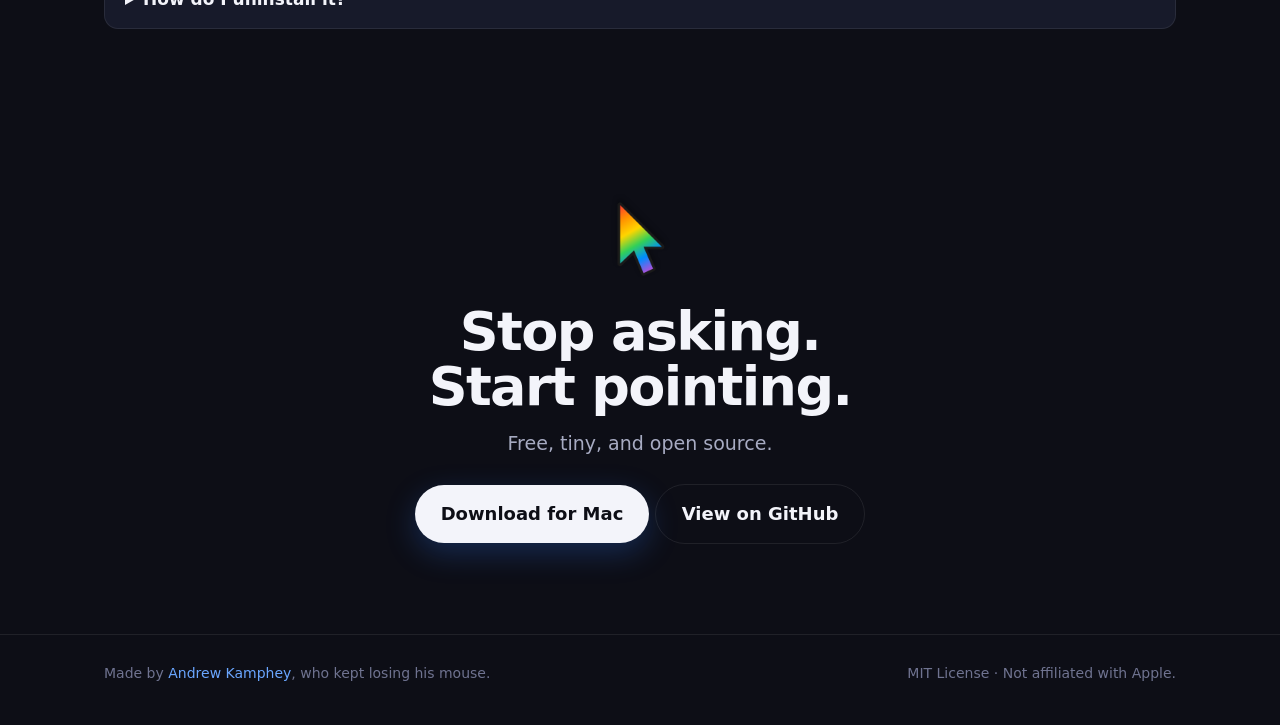
==== commit 2b891a25: "v1.4.2: warn when colors are blocked instead of failing silently When a preset or app rule changes c" ====
--- a/site/index.html
+++ b/site/index.html
@@ -628,7 +628,8 @@
   <div class="wrap">
     <h2>What's new</h2>
     <div class="releases">
-      <div class="rel"><div class="v">v1.4.1<em>current</em></div><p>Signed and notarized by Apple: no more “Apple could not verify” warning on first launch. After updating, turn Full Disk Access on again once (for colors).</p></div>
+      <div class="rel"><div class="v">v1.4.2<em>current</em></div><p>No more silent color failures: if a preset or app rule can't change colors because Full Disk Access is off, you get one clear warning and an orange dot on the menu bar icon.</p></div>
+      <div class="rel"><div class="v">v1.4.1</div><p>Signed and notarized by Apple: no more “Apple could not verify” warning on first launch. After updating, turn Full Disk Access on again once (for colors).</p></div>
       <div class="rel"><div class="v">v1.4.0</div><p>Cursor Recipes: 32 ready-made looks (seasonal, pop culture, colors from around the world) in a new Recipes menu, plus “Add to app” buttons on <a href="/recipes">wheresmymouse.com/recipes</a>.</p></div>
       <div class="rel"><div class="v">v1.3.0</div><p>Now runs on macOS 11 Big Sur and later. Size, Super shake and app rules work everywhere; pointer colors need macOS 12 or later.</p></div>
       <div class="rel"><div class="v">v1.2.1</div><p>A cleaner menu: flat sections, a clearly bordered selection, chunkier rows, switches with short explanations, and app rules in tidy columns.</p></div>
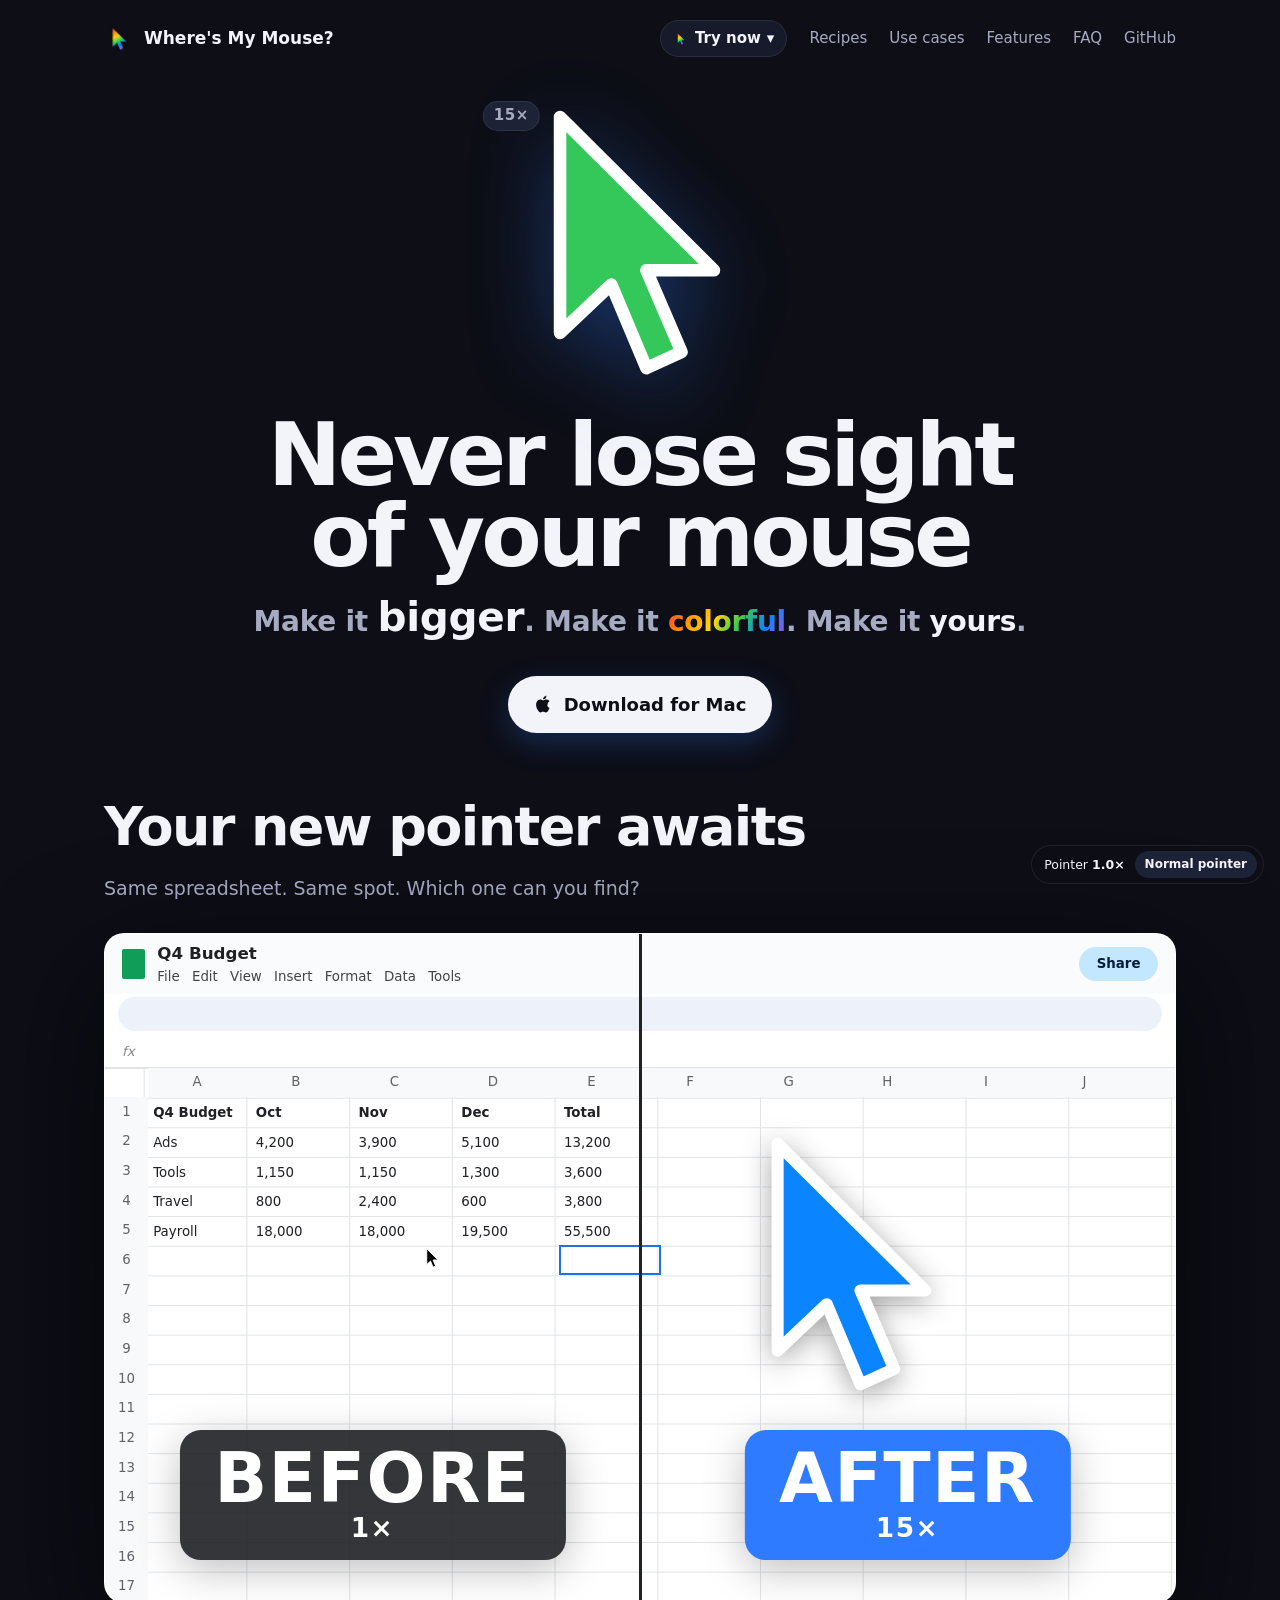
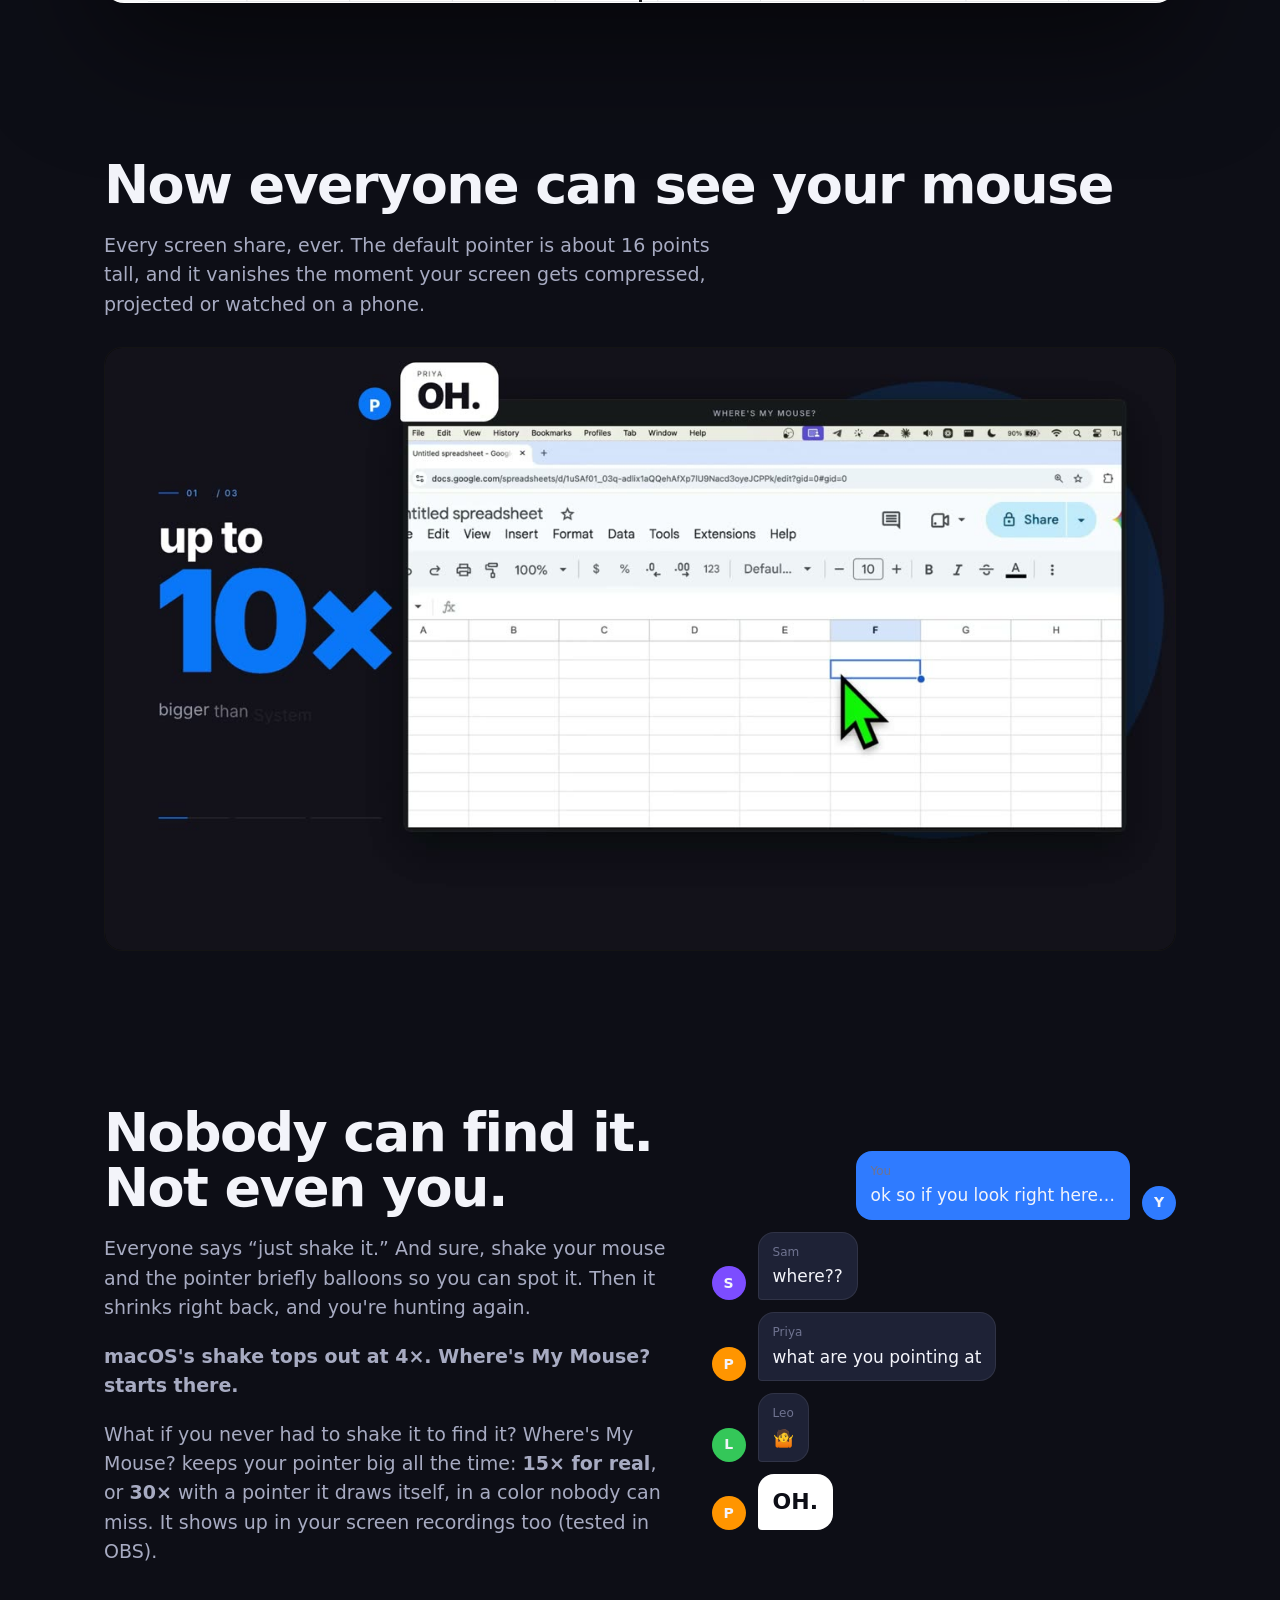
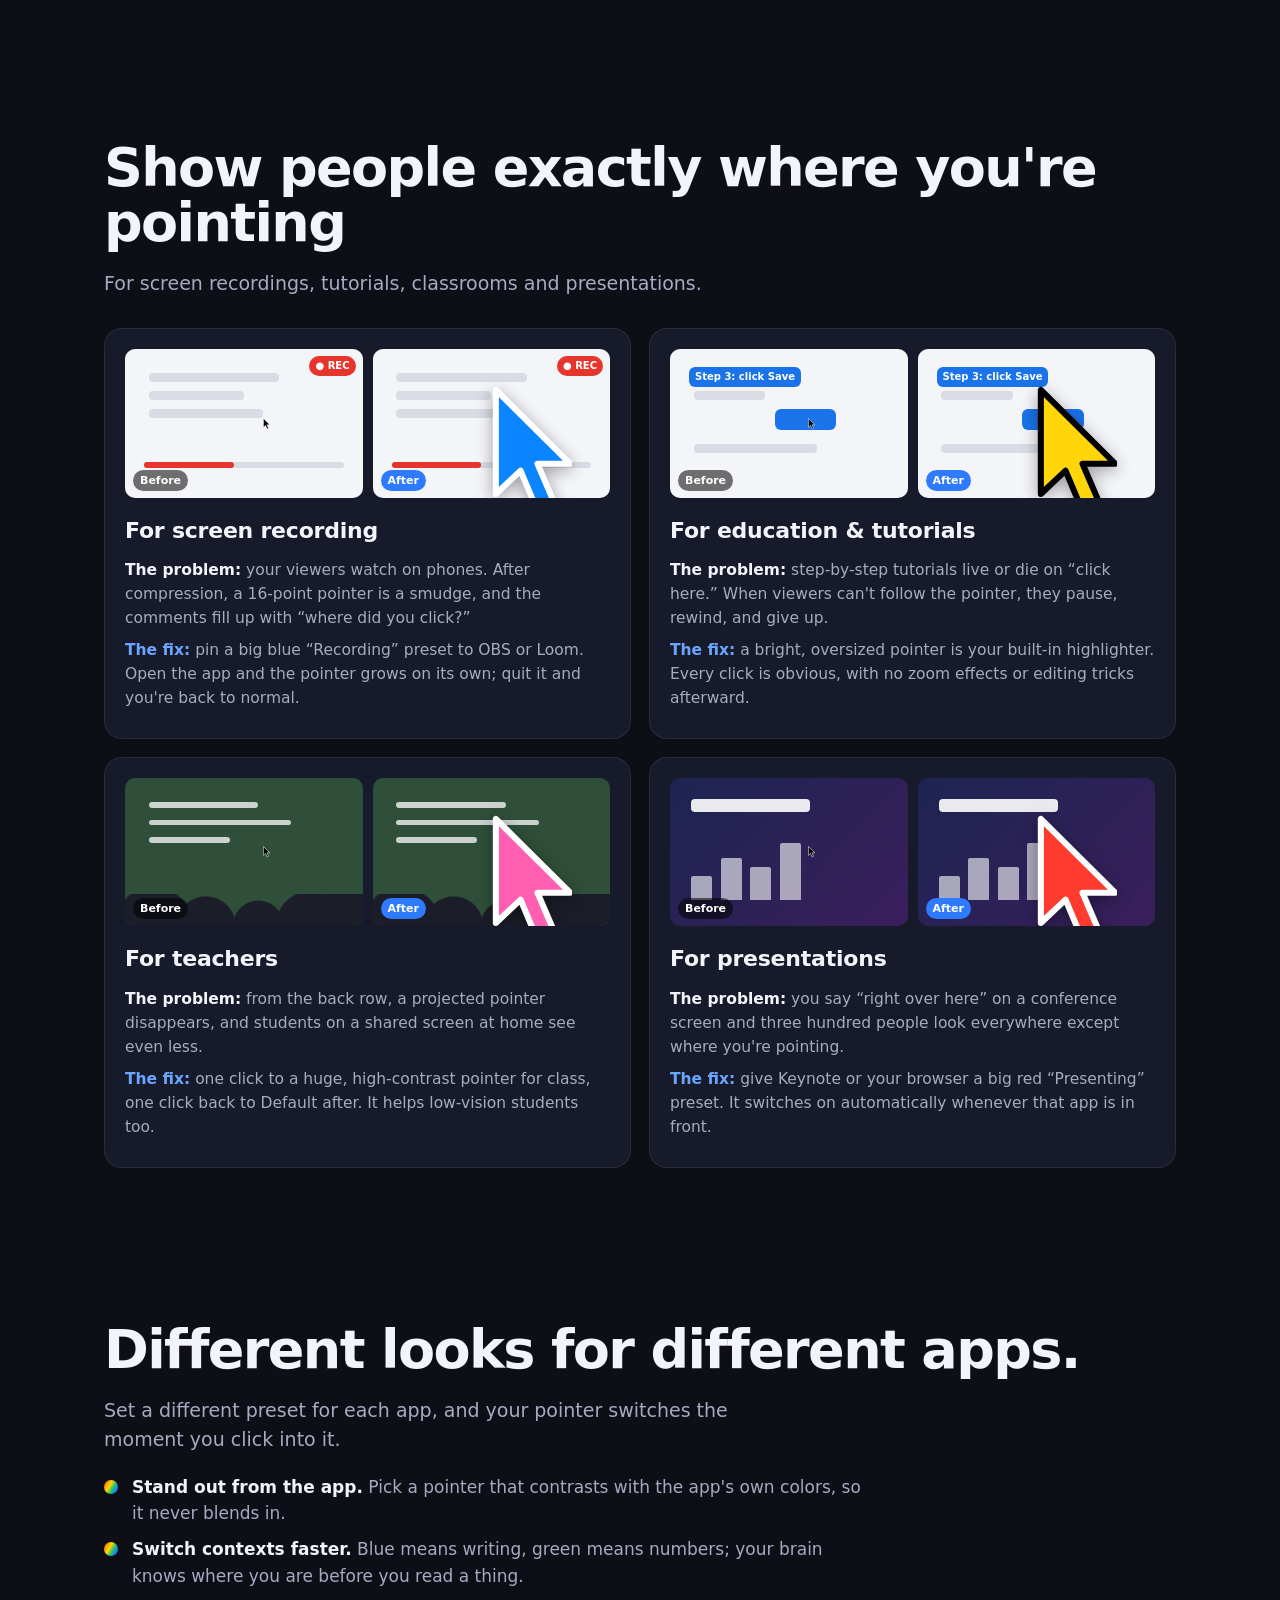
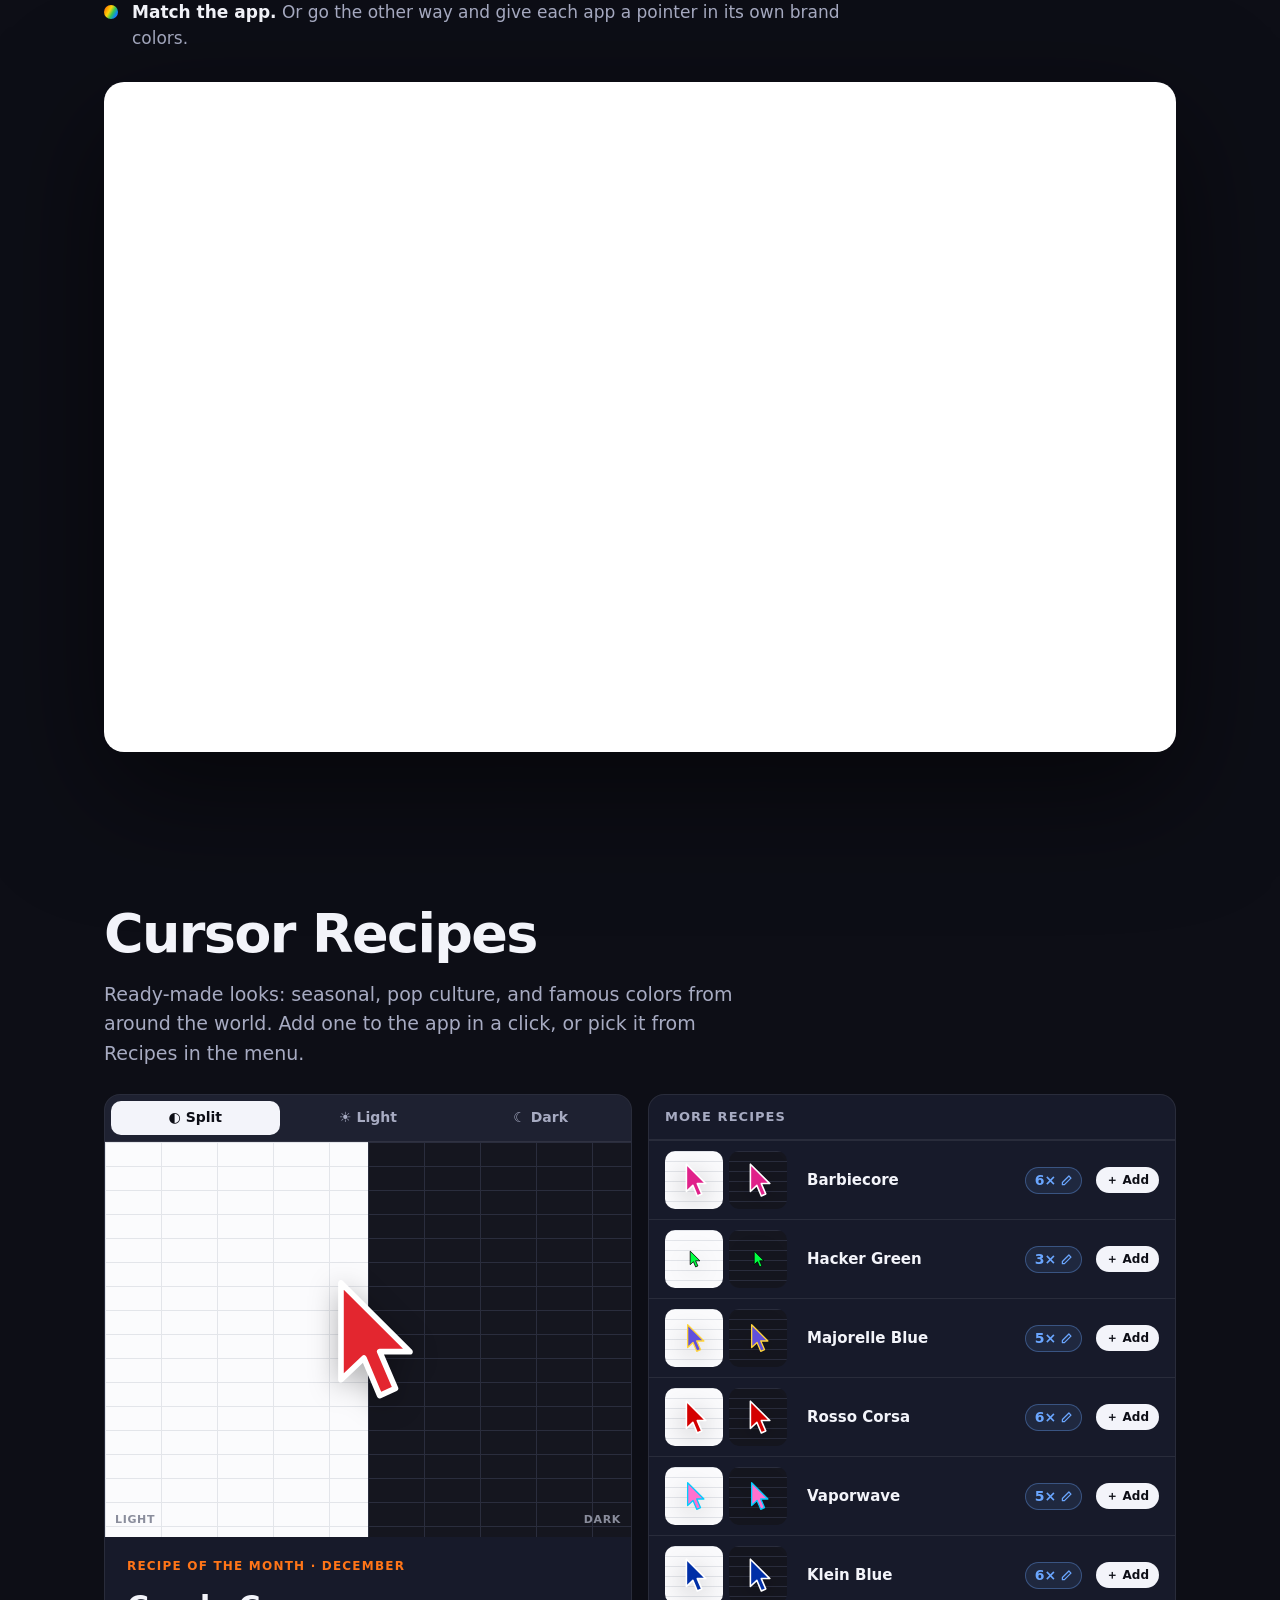
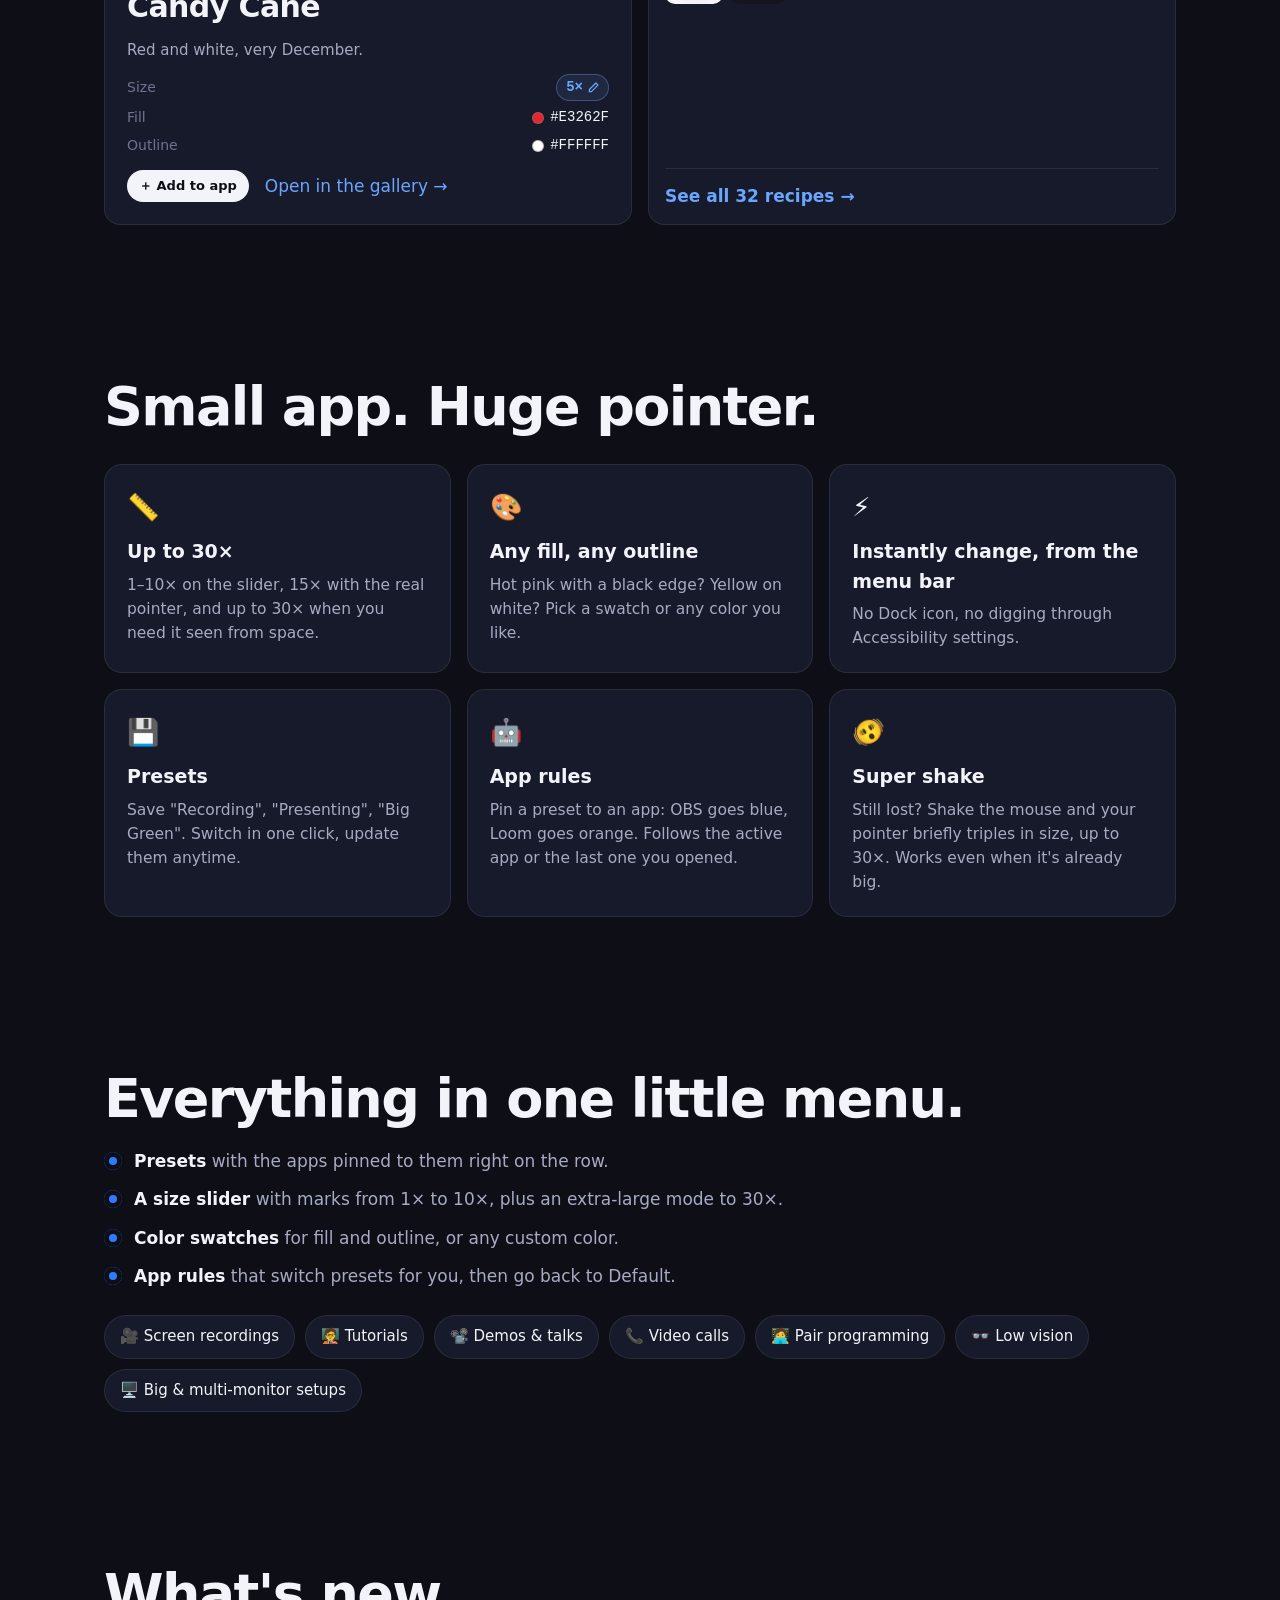
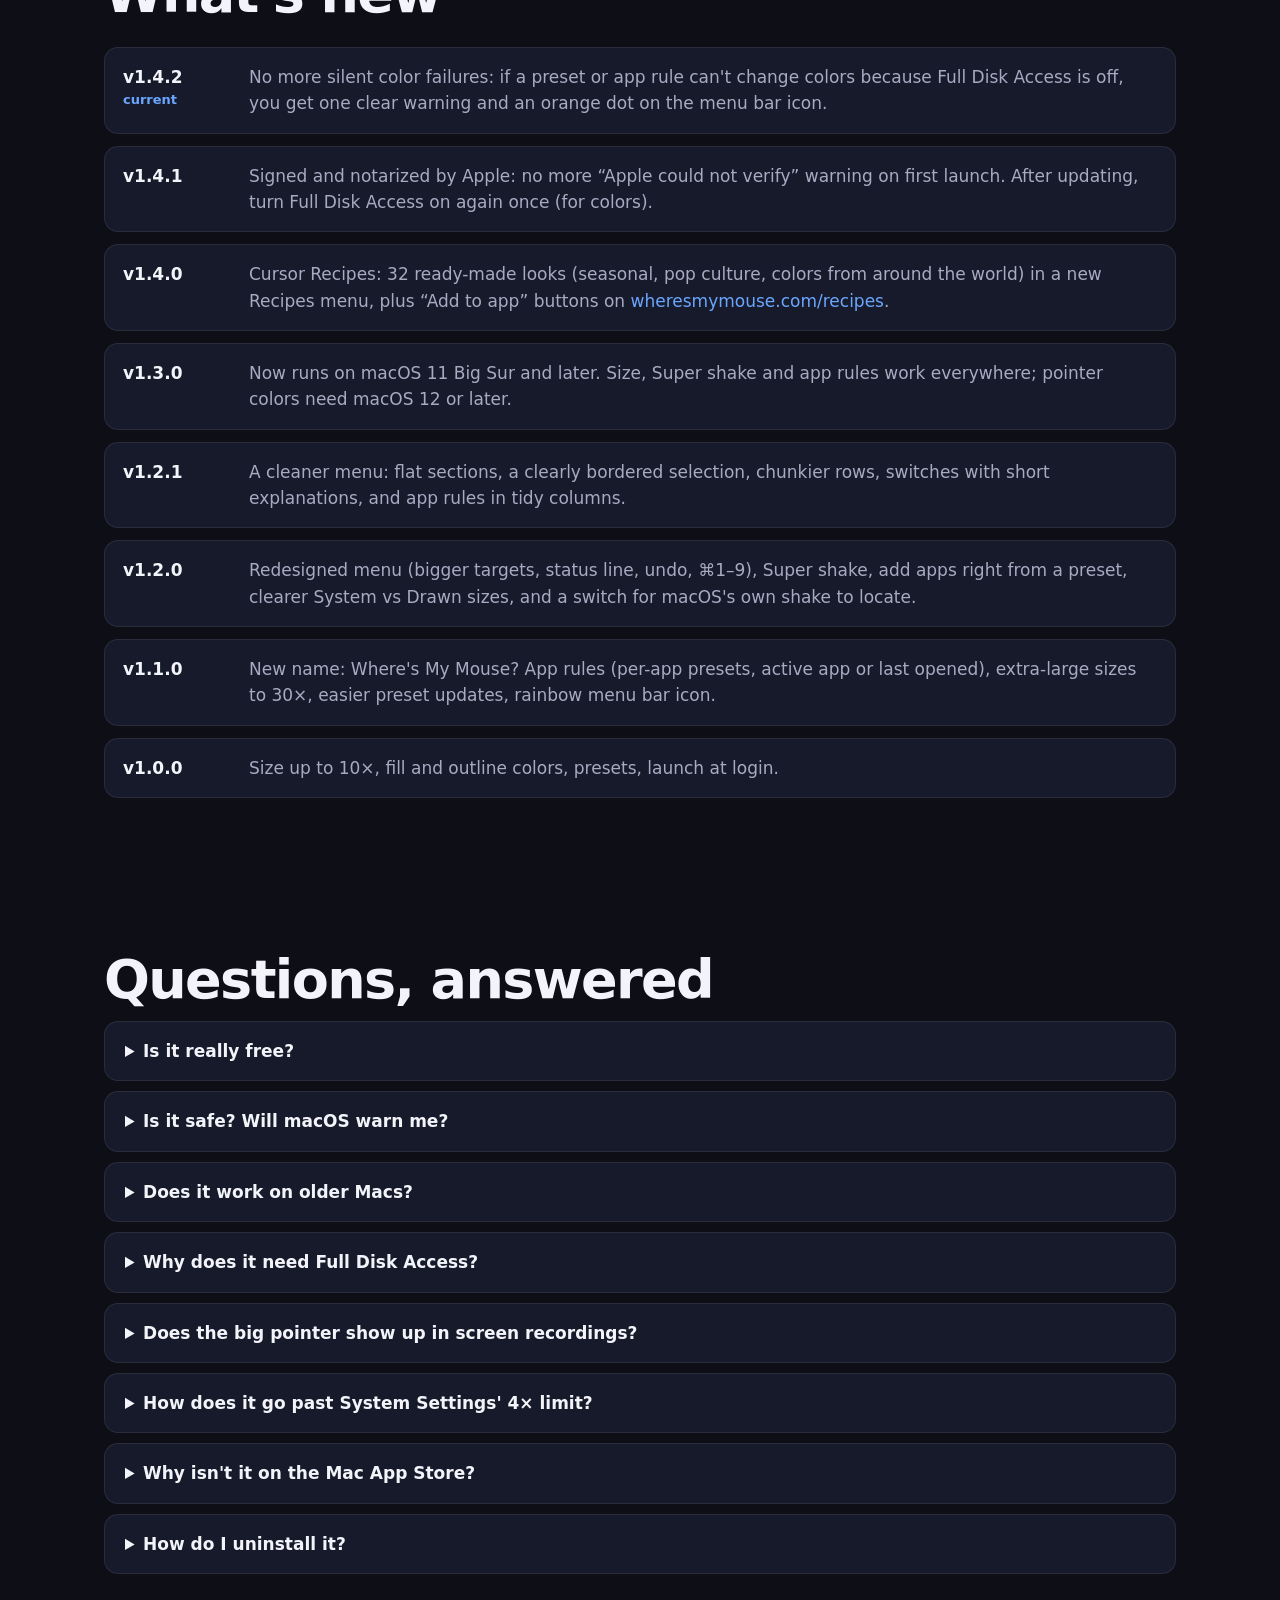
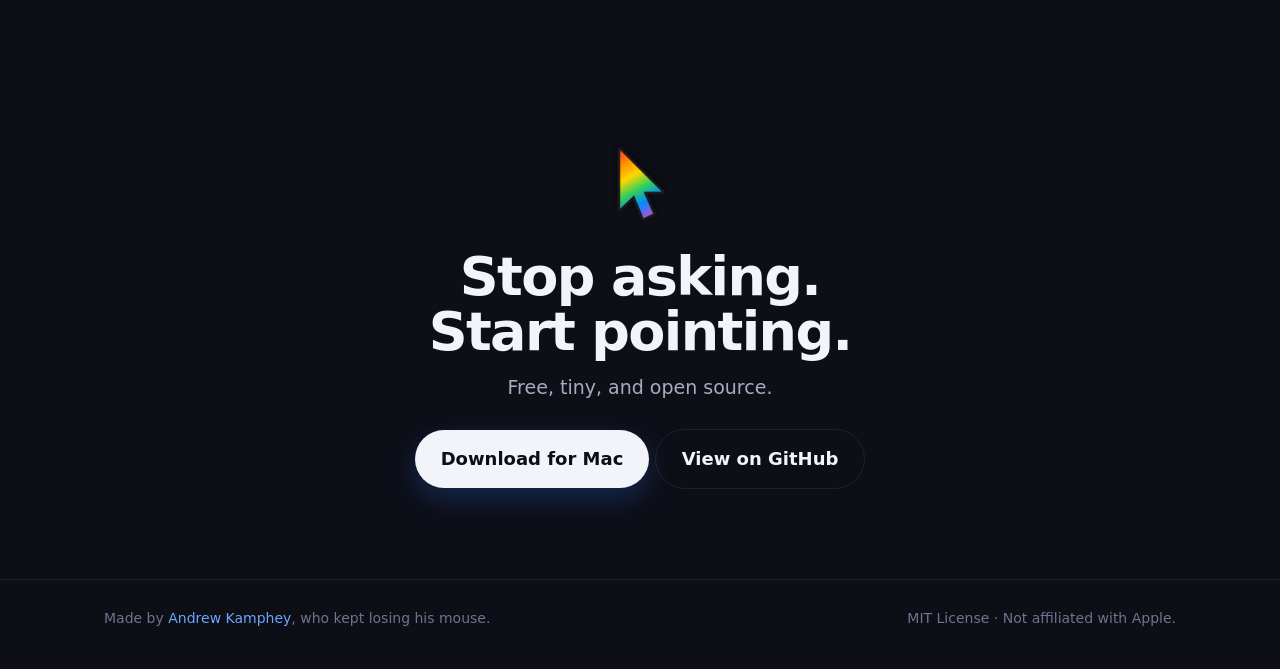
==== commit 9cc2ae86: "Site: new hero ("Never lose sight of your mouse"), working Try now panel, clearer section headings -" ====
--- a/site/index.html
+++ b/site/index.html
@@ -75,8 +75,6 @@
     font-weight: 900;
   }
   .hero h1 .q { background: var(--rainbow); -webkit-background-clip: text; background-clip: text; color: transparent; }
-  .hero .sub { font-size: clamp(22px, 2.6vw, 30px); color: var(--text); margin: 0 0 8px; font-weight: 700; }
-  .hero .joke { max-width: 540px; color: var(--muted); margin: 0 0 30px; }
   .btn {
     display: inline-flex; align-items: center; gap: 10px;
     background: var(--text); color: #0d0e16; font-weight: 800; font-size: 18px;
@@ -89,31 +87,54 @@
   .fine { color: var(--faint); font-size: 14px; margin-top: 14px; }
   .nomore { font-weight: 800; font-size: 19px; margin: -14px 0 28px; color: var(--blue-soft); }
 
-  /* "Settings" in the nav opens the real menu, like a menu bar item */
+  /* "Settings" in the nav: a working mini menu that styles the hero pointer, like the app does the real one */
   .settings { position: relative; }
   #settings-btn { display: inline-flex; align-items: center; gap: 6px; border: 1px solid var(--line); background: var(--panel); color: var(--text);
     font: inherit; font-size: 15px; font-weight: 700; padding: 6px 12px; border-radius: 999px; cursor: pointer; }
   #settings-btn[aria-expanded=true] { background: var(--text); color: #0d0e16; }
   .settings-pop { position: absolute; right: 0; top: calc(100% + 10px); z-index: 50; width: 340px; padding: 10px; border-radius: 16px;
     background: rgba(23,26,42,0.96); border: 1px solid var(--line); box-shadow: 0 30px 90px rgba(0,0,0,0.6); }
-  .settings-pop img { display: block; width: 100%; height: auto; border-radius: 10px; }
-  .settings-pop p { margin: 10px 4px 2px; color: var(--muted); font-size: 14px; text-align: center; }
+  .settings-pop { padding: 14px; font-size: 14px; }
+  /* sit at the right edge, clear of the centered hero pointer, so changes show while it's open */
+  @media (min-width: 561px) { .settings-pop { position: fixed; right: max(24px, calc((100vw - var(--max)) / 2)); top: 72px; } }
+  .set-head { display: flex; justify-content: space-between; align-items: baseline; padding: 0 2px 10px; }
+  .set-head span { color: var(--muted); font-weight: 800; font-variant-numeric: tabular-nums; }
+  .set-sec { border-top: 1px solid var(--line); padding: 10px 2px; display: grid; gap: 8px; }
+  .set-label { display: flex; justify-content: space-between; align-items: center; color: var(--muted); font-weight: 700; font-size: 13px; }
+  .set-anim { display: inline-flex; gap: 6px; align-items: center; cursor: pointer; }
+  #set-size { width: 100%; accent-color: var(--blue-soft); }
+  .set-row { display: grid; grid-template-columns: 56px 1fr; align-items: center; gap: 8px; }
+  .set-row > span { color: var(--muted); font-weight: 700; font-size: 13px; }
+  .sws { display: flex; gap: 6px; flex-wrap: wrap; }
+  .sw { width: 24px; height: 24px; border-radius: 50%; border: 1px solid rgba(255,255,255,0.25); background: var(--c); cursor: pointer; padding: 0; position: relative; }
+  .sw[aria-pressed=true] { box-shadow: 0 0 0 2px var(--panel), 0 0 0 4px var(--blue-soft); }
+  .sw.custom { background: conic-gradient(#ff3b30, #ffd60a, #34c759, #0a84ff, #af52de, #ff3b30); overflow: hidden; }
+  .sw.custom input { position: absolute; inset: 0; opacity: 0; cursor: pointer; width: 100%; height: 100%; }
+  .set-recipes { display: flex; flex-wrap: wrap; gap: 6px; }
+  .set-recipes button, .set-foot button { border: 1px solid var(--line); background: var(--panel-2); color: var(--text); font: inherit; font-size: 13px; font-weight: 700; padding: 4px 10px; border-radius: 999px; cursor: pointer; }
+  .set-foot { border-top: 1px solid var(--line); padding: 10px 2px 0; display: flex; justify-content: space-between; align-items: center; }
+  .set-foot a { font-weight: 800; }
+  .settings-pop p { margin: 10px 2px 0; color: var(--faint); font-size: 12px; }
   nav .links { align-items: center; }
   @media (max-width: 560px) { .settings-pop { position: fixed; left: 16px; right: 16px; top: 64px; width: auto; max-height: 80vh; overflow: auto; } }
 
   #showcase { padding-top: 32px; }
   /* hero: one pointer that grows from 1x to 15x and back */
   .hero { text-align: center; padding: 24px 0 24px; }
-  .hero h1 { font-size: clamp(48px, 8vw, 104px); white-space: nowrap; margin: 18px 0 14px; }
-  .hero .sub { font-size: clamp(22px, 3vw, 34px); font-weight: 800; letter-spacing: -0.02em; margin: 0 0 10px; }
-  .hero .joke { max-width: none; font-size: 19px; margin: 0 0 32px; }
+  .hero h1 { font-size: clamp(44px, 7vw, 88px); max-width: 11em; margin: 14px auto 20px; }
+  /* "Make it bigger. Make it colorful. Make it yours." Each word shows what it says. */
+  .points { margin: 0 0 32px; font-size: clamp(20px, 2.4vw, 28px); font-weight: 700; color: var(--muted); letter-spacing: -0.01em; }
+  .points b { color: var(--text); font-weight: 900; }
+  .points .pt-big { font-size: 1.45em; line-height: 1; }
+  .points b.q { background: var(--rainbow); -webkit-background-clip: text; background-clip: text; color: transparent; }
   .hero-ptr { position: relative; height: clamp(200px, 30vw, 300px); }
   #hero-ptr { position: absolute; left: calc(50% - 0.3 * clamp(200px, 30vw, 300px)); top: 6px;
     height: calc(100% - 30px); width: auto; transform-origin: 6% 4%; overflow: visible;
     filter: drop-shadow(0 18px 40px rgba(47, 123, 255, 0.35)); }
-  .hero-size { position: absolute; left: 50%; bottom: 0; transform: translateX(-50%); font-weight: 900; font-variant-numeric: tabular-nums;
-    color: var(--muted); font-size: 15px; letter-spacing: 0.04em; }
-  @media (max-width: 560px) { .hero h1 { white-space: normal; } }
+  /* the size rides at the pointer's tip, so it stays next to the pointer at every size */
+  .hero-size { position: absolute; left: calc(50% - 0.3 * clamp(200px, 30vw, 300px) - 10px); top: 0; transform: translateX(-100%);
+    font-weight: 900; font-variant-numeric: tabular-nums; color: var(--muted); font-size: 15px; letter-spacing: 0.04em;
+    background: var(--panel-2); border: 1px solid var(--line); border-radius: 999px; padding: 2px 10px; }
 
   /* sections */
   section { padding: 72px 0; }
@@ -403,11 +424,29 @@
       <div class="links">
         <div class="settings">
           <button type="button" id="settings-btn" aria-expanded="false" aria-controls="settings-pop">
-            <img src="assets/favicon.png" alt="" width="16" height="16"> Settings <span aria-hidden="true">▾</span>
+            <img src="assets/favicon.png" alt="" width="16" height="16"> Try now <span aria-hidden="true">▾</span>
           </button>
           <div class="settings-pop" id="settings-pop" hidden>
-            <img src="assets/menu-dark.png" width="340" height="943" alt="The Where's My Mouse? menu: presets with pinned apps, size slider, colors, and app rules">
-            <p>That's the whole app. It lives in your menu bar.</p>
+            <div class="set-head"><b>Where's My Mouse?</b><span id="set-size-out">1×</span></div>
+            <div class="set-sec">
+              <div class="set-label"><span>Size</span><label class="set-anim"><input type="checkbox" id="set-anim" checked> Animate</label></div>
+              <input type="range" id="set-size" min="1" max="15" step="0.5" value="1" aria-label="Pointer size">
+            </div>
+            <div class="set-sec">
+              <div class="set-row"><span>Fill</span><div class="sws"><button type="button" class="sw" data-fill="#000000" style="--c:#000000" aria-label="Fill Black"></button><button type="button" class="sw" data-fill="#FFFFFF" style="--c:#FFFFFF" aria-label="Fill White"></button><button type="button" class="sw" data-fill="#FF3B30" style="--c:#FF3B30" aria-label="Fill Red"></button><button type="button" class="sw" data-fill="#FFD60A" style="--c:#FFD60A" aria-label="Fill Yellow"></button><button type="button" class="sw" data-fill="#34C759" style="--c:#34C759" aria-label="Fill Green"></button><button type="button" class="sw" data-fill="#0A84FF" style="--c:#0A84FF" aria-label="Fill Blue"></button><button type="button" class="sw" data-fill="#FF5FB0" style="--c:#FF5FB0" aria-label="Fill Pink"></button><label class="sw custom" aria-label="Custom fill color"><input type="color" data-custom="fill"></label></div></div>
+              <div class="set-row"><span>Outline</span><div class="sws"><button type="button" class="sw" data-outline="#000000" style="--c:#000000" aria-label="Outline Black"></button><button type="button" class="sw" data-outline="#FFFFFF" style="--c:#FFFFFF" aria-label="Outline White"></button><button type="button" class="sw" data-outline="#FF3B30" style="--c:#FF3B30" aria-label="Outline Red"></button><button type="button" class="sw" data-outline="#FFD60A" style="--c:#FFD60A" aria-label="Outline Yellow"></button><button type="button" class="sw" data-outline="#34C759" style="--c:#34C759" aria-label="Outline Green"></button><button type="button" class="sw" data-outline="#0A84FF" style="--c:#0A84FF" aria-label="Outline Blue"></button><button type="button" class="sw" data-outline="#FF5FB0" style="--c:#FF5FB0" aria-label="Outline Pink"></button><label class="sw custom" aria-label="Custom outline color"><input type="color" data-custom="outline"></label></div></div>
+            </div>
+            <div class="set-sec">
+              <div class="set-label"><span>Try a recipe</span><a href="/recipes">All 32 →</a></div>
+              <div class="set-recipes">
+                <button type="button" data-recipe="#1D1D1F,#FF7518,8">Spooky Season</button>
+                <button type="button" data-recipe="#002FA7,#FFFFFF,6">Klein Blue</button>
+                <button type="button" data-recipe="#E0218A,#FFFFFF,6">Barbiecore</button>
+                <button type="button" data-recipe="#E7FF00,#000000,4">Highlighter</button>
+              </div>
+            </div>
+            <div class="set-foot"><button type="button" id="set-reset">Reset</button><a href="https://wheresmymouse.com/download">Get the app →</a></div>
+            <p>This styles the pointer on this page. The app does it for your real one, up to 30×.</p>
           </div>
         </div>
         <a class="hide-sm" href="#recipes">Recipes</a>
@@ -421,41 +460,31 @@
     <header class="hero">
       <div class="hero-ptr" aria-hidden="true">
         <svg id="hero-ptr" viewBox="0 0 62 100">
-          <defs>
-            <linearGradient id="hero-rainbow" x1="0" y1="0" x2="1" y2="1">
-              <stop offset="0" stop-color="#ff3b30"/><stop offset="0.2" stop-color="#ff9500"/>
-              <stop offset="0.4" stop-color="#ffd60a"/><stop offset="0.6" stop-color="#34c759"/>
-              <stop offset="0.8" stop-color="#0a84ff"/><stop offset="1" stop-color="#af52de"/>
-            </linearGradient>
-          </defs>
-          <use href="#arrow" fill="#000" stroke="#fff"/>
-          <use id="hero-ptr-color" href="#arrow" fill="url(#hero-rainbow)" stroke="#fff"/>
+          <use id="hero-ptr-color" href="#arrow" fill="#34C759" stroke="#FFFFFF"/>
         </svg>
         <span class="hero-size" id="hero-size">1×</span>
       </div>
-      <h1>Where's My Mouse?</h1>
-      <p class="sub"><span class="q">Stop shaking your mouse to find it.</span></p>
-      <p class="joke">Up to 30× bigger, in any color, right from your menu bar.</p>
+      <h1>Never lose sight<br> of your mouse</h1>
+      <p class="points">Make it <b class="pt-big">bigger</b>. Make it <b class="q">colorful</b>. Make it <b>yours</b>.</p>
       <a class="btn" href="https://wheresmymouse.com/download">
         <svg viewBox="0 0 24 24" fill="currentColor" aria-hidden="true"><path d="M16.4 12.6c0-2.6 2.1-3.8 2.2-3.9-1.2-1.8-3.1-2-3.7-2-1.6-.2-3.1.9-3.9.9-.8 0-2-.9-3.4-.9-1.7 0-3.3 1-4.2 2.6-1.8 3.1-.5 7.7 1.3 10.2.8 1.2 1.8 2.6 3.1 2.6 1.2-.1 1.7-.8 3.2-.8 1.5 0 1.9.8 3.2.8 1.3 0 2.2-1.2 3-2.4.9-1.4 1.3-2.7 1.3-2.8-.1 0-2.6-1-2.6-3.9zM13.9 5c.7-.8 1.1-1.9 1-3-1 0-2.2.7-2.9 1.5-.6.7-1.2 1.8-1 2.9 1.1.1 2.2-.6 2.9-1.4z"/></svg>
         Download for Mac
       </a>
-      <p class="fine">Free &amp; open source · macOS 11+ · Apple Silicon &amp; Intel</p>
     </header>
   </div>
 </div>
 
 <section id="showcase">
   <div class="wrap">
-    <h2>Your pointer vs. ours.</h2>
+    <h2>Your new pointer awaits</h2>
     <p class="lead">Same spreadsheet. Same spot. Which one can you find?</p>
-    <div class="vs-panel"><div class="desk sheet"><div class="half left"><div class="gs"><div class="gs-top"><span class="gs-logo"></span><span class="gs-title"><b>Q4 Budget</b><span>File Edit View Insert Format Data Tools</span></span><span class="gs-share">Share</span></div><div class="gs-tools"></div><div class="gs-fx">fx</div><div class="gs-grid"><div class="gs-cols"><span>A</span><span>B</span><span>C</span><span>D</span><span>E</span><span>F</span><span>G</span><span>H</span><span>I</span><span>J</span></div><div class="gs-rows"><span>1</span><span>2</span><span>3</span><span>4</span><span>5</span><span>6</span><span>7</span><span>8</span><span>9</span><span>10</span><span>11</span><span>12</span><span>13</span><span>14</span><span>15</span><span>16</span><span>17</span></div></div><span class="gs-v h" style="left:4.0%;top:25.8%">Q4 Budget</span><span class="gs-v h" style="left:13.6%;top:25.8%">Oct</span><span class="gs-v h" style="left:23.2%;top:25.8%">Nov</span><span class="gs-v h" style="left:32.8%;top:25.8%">Dec</span><span class="gs-v h" style="left:42.4%;top:25.8%">Total</span><span class="gs-v " style="left:4.0%;top:30.2%">Ads</span><span class="gs-v " style="left:13.6%;top:30.2%">4,200</span><span class="gs-v " style="left:23.2%;top:30.2%">3,900</span><span class="gs-v " style="left:32.8%;top:30.2%">5,100</span><span class="gs-v " style="left:42.4%;top:30.2%">13,200</span><span class="gs-v " style="left:4.0%;top:34.7%">Tools</span><span class="gs-v " style="left:13.6%;top:34.7%">1,150</span><span class="gs-v " style="left:23.2%;top:34.7%">1,150</span><span class="gs-v " style="left:32.8%;top:34.7%">1,300</span><span class="gs-v " style="left:42.4%;top:34.7%">3,600</span><span class="gs-v " style="left:4.0%;top:39.1%">Travel</span><span class="gs-v " style="left:13.6%;top:39.1%">800</span><span class="gs-v " style="left:23.2%;top:39.1%">2,400</span><span class="gs-v " style="left:32.8%;top:39.1%">600</span><span class="gs-v " style="left:42.4%;top:39.1%">3,800</span><span class="gs-v " style="left:4.0%;top:43.5%">Payroll</span><span class="gs-v " style="left:13.6%;top:43.5%">18,000</span><span class="gs-v " style="left:23.2%;top:43.5%">18,000</span><span class="gs-v " style="left:32.8%;top:43.5%">19,500</span><span class="gs-v " style="left:42.4%;top:43.5%">55,500</span><span class="gs-sel" style="left:42.4%;top:46.6%;width:9.6%;height:4.44%"></span></div><svg class="ptr tiny" viewBox="0 0 62 100" style="left:30%;top:47%" aria-hidden="true"><use href="#arrow" fill="#000" stroke="#fff"/></svg></div><div class="half right"><div class="gs"><div class="gs-top"><span class="gs-logo"></span><span class="gs-title"><b>Q4 Budget</b><span>File Edit View Insert Format Data Tools</span></span><span class="gs-share">Share</span></div><div class="gs-tools"></div><div class="gs-fx">fx</div><div class="gs-grid"><div class="gs-cols"><span>A</span><span>B</span><span>C</span><span>D</span><span>E</span><span>F</span><span>G</span><span>H</span><span>I</span><span>J</span></div><div class="gs-rows"><span>1</span><span>2</span><span>3</span><span>4</span><span>5</span><span>6</span><span>7</span><span>8</span><span>9</span><span>10</span><span>11</span><span>12</span><span>13</span><span>14</span><span>15</span><span>16</span><span>17</span></div></div><span class="gs-v h" style="left:4.0%;top:25.8%">Q4 Budget</span><span class="gs-v h" style="left:13.6%;top:25.8%">Oct</span><span class="gs-v h" style="left:23.2%;top:25.8%">Nov</span><span class="gs-v h" style="left:32.8%;top:25.8%">Dec</span><span class="gs-v h" style="left:42.4%;top:25.8%">Total</span><span class="gs-v " style="left:4.0%;top:30.2%">Ads</span><span class="gs-v " style="left:13.6%;top:30.2%">4,200</span><span class="gs-v " style="left:23.2%;top:30.2%">3,900</span><span class="gs-v " style="left:32.8%;top:30.2%">5,100</span><span class="gs-v " style="left:42.4%;top:30.2%">13,200</span><span class="gs-v " style="left:4.0%;top:34.7%">Tools</span><span class="gs-v " style="left:13.6%;top:34.7%">1,150</span><span class="gs-v " style="left:23.2%;top:34.7%">1,150</span><span class="gs-v " style="left:32.8%;top:34.7%">1,300</span><span class="gs-v " style="left:42.4%;top:34.7%">3,600</span><span class="gs-v " style="left:4.0%;top:39.1%">Travel</span><span class="gs-v " style="left:13.6%;top:39.1%">800</span><span class="gs-v " style="left:23.2%;top:39.1%">2,400</span><span class="gs-v " style="left:32.8%;top:39.1%">600</span><span class="gs-v " style="left:42.4%;top:39.1%">3,800</span><span class="gs-v " style="left:4.0%;top:43.5%">Payroll</span><span class="gs-v " style="left:13.6%;top:43.5%">18,000</span><span class="gs-v " style="left:23.2%;top:43.5%">18,000</span><span class="gs-v " style="left:32.8%;top:43.5%">19,500</span><span class="gs-v " style="left:42.4%;top:43.5%">55,500</span><span class="gs-sel" style="left:42.4%;top:46.6%;width:9.6%;height:4.44%"></span></div><svg class="ptr big" viewBox="0 0 62 100" style="left:62%;top:30%" aria-hidden="true"><use href="#arrow" fill="#0a84ff" stroke="#fff"/></svg></div><div class="seam"></div><span class="big-label yours">YOURS<small>1×</small></span><span class="big-label ours">OURS<small>15×</small></span></div></div>
+    <div class="vs-panel"><div class="desk sheet"><div class="half left"><div class="gs"><div class="gs-top"><span class="gs-logo"></span><span class="gs-title"><b>Q4 Budget</b><span>File Edit View Insert Format Data Tools</span></span><span class="gs-share">Share</span></div><div class="gs-tools"></div><div class="gs-fx">fx</div><div class="gs-grid"><div class="gs-cols"><span>A</span><span>B</span><span>C</span><span>D</span><span>E</span><span>F</span><span>G</span><span>H</span><span>I</span><span>J</span></div><div class="gs-rows"><span>1</span><span>2</span><span>3</span><span>4</span><span>5</span><span>6</span><span>7</span><span>8</span><span>9</span><span>10</span><span>11</span><span>12</span><span>13</span><span>14</span><span>15</span><span>16</span><span>17</span></div></div><span class="gs-v h" style="left:4.0%;top:25.8%">Q4 Budget</span><span class="gs-v h" style="left:13.6%;top:25.8%">Oct</span><span class="gs-v h" style="left:23.2%;top:25.8%">Nov</span><span class="gs-v h" style="left:32.8%;top:25.8%">Dec</span><span class="gs-v h" style="left:42.4%;top:25.8%">Total</span><span class="gs-v " style="left:4.0%;top:30.2%">Ads</span><span class="gs-v " style="left:13.6%;top:30.2%">4,200</span><span class="gs-v " style="left:23.2%;top:30.2%">3,900</span><span class="gs-v " style="left:32.8%;top:30.2%">5,100</span><span class="gs-v " style="left:42.4%;top:30.2%">13,200</span><span class="gs-v " style="left:4.0%;top:34.7%">Tools</span><span class="gs-v " style="left:13.6%;top:34.7%">1,150</span><span class="gs-v " style="left:23.2%;top:34.7%">1,150</span><span class="gs-v " style="left:32.8%;top:34.7%">1,300</span><span class="gs-v " style="left:42.4%;top:34.7%">3,600</span><span class="gs-v " style="left:4.0%;top:39.1%">Travel</span><span class="gs-v " style="left:13.6%;top:39.1%">800</span><span class="gs-v " style="left:23.2%;top:39.1%">2,400</span><span class="gs-v " style="left:32.8%;top:39.1%">600</span><span class="gs-v " style="left:42.4%;top:39.1%">3,800</span><span class="gs-v " style="left:4.0%;top:43.5%">Payroll</span><span class="gs-v " style="left:13.6%;top:43.5%">18,000</span><span class="gs-v " style="left:23.2%;top:43.5%">18,000</span><span class="gs-v " style="left:32.8%;top:43.5%">19,500</span><span class="gs-v " style="left:42.4%;top:43.5%">55,500</span><span class="gs-sel" style="left:42.4%;top:46.6%;width:9.6%;height:4.44%"></span></div><svg class="ptr tiny" viewBox="0 0 62 100" style="left:30%;top:47%" aria-hidden="true"><use href="#arrow" fill="#000" stroke="#fff"/></svg></div><div class="half right"><div class="gs"><div class="gs-top"><span class="gs-logo"></span><span class="gs-title"><b>Q4 Budget</b><span>File Edit View Insert Format Data Tools</span></span><span class="gs-share">Share</span></div><div class="gs-tools"></div><div class="gs-fx">fx</div><div class="gs-grid"><div class="gs-cols"><span>A</span><span>B</span><span>C</span><span>D</span><span>E</span><span>F</span><span>G</span><span>H</span><span>I</span><span>J</span></div><div class="gs-rows"><span>1</span><span>2</span><span>3</span><span>4</span><span>5</span><span>6</span><span>7</span><span>8</span><span>9</span><span>10</span><span>11</span><span>12</span><span>13</span><span>14</span><span>15</span><span>16</span><span>17</span></div></div><span class="gs-v h" style="left:4.0%;top:25.8%">Q4 Budget</span><span class="gs-v h" style="left:13.6%;top:25.8%">Oct</span><span class="gs-v h" style="left:23.2%;top:25.8%">Nov</span><span class="gs-v h" style="left:32.8%;top:25.8%">Dec</span><span class="gs-v h" style="left:42.4%;top:25.8%">Total</span><span class="gs-v " style="left:4.0%;top:30.2%">Ads</span><span class="gs-v " style="left:13.6%;top:30.2%">4,200</span><span class="gs-v " style="left:23.2%;top:30.2%">3,900</span><span class="gs-v " style="left:32.8%;top:30.2%">5,100</span><span class="gs-v " style="left:42.4%;top:30.2%">13,200</span><span class="gs-v " style="left:4.0%;top:34.7%">Tools</span><span class="gs-v " style="left:13.6%;top:34.7%">1,150</span><span class="gs-v " style="left:23.2%;top:34.7%">1,150</span><span class="gs-v " style="left:32.8%;top:34.7%">1,300</span><span class="gs-v " style="left:42.4%;top:34.7%">3,600</span><span class="gs-v " style="left:4.0%;top:39.1%">Travel</span><span class="gs-v " style="left:13.6%;top:39.1%">800</span><span class="gs-v " style="left:23.2%;top:39.1%">2,400</span><span class="gs-v " style="left:32.8%;top:39.1%">600</span><span class="gs-v " style="left:42.4%;top:39.1%">3,800</span><span class="gs-v " style="left:4.0%;top:43.5%">Payroll</span><span class="gs-v " style="left:13.6%;top:43.5%">18,000</span><span class="gs-v " style="left:23.2%;top:43.5%">18,000</span><span class="gs-v " style="left:32.8%;top:43.5%">19,500</span><span class="gs-v " style="left:42.4%;top:43.5%">55,500</span><span class="gs-sel" style="left:42.4%;top:46.6%;width:9.6%;height:4.44%"></span></div><svg class="ptr big" viewBox="0 0 62 100" style="left:62%;top:30%" aria-hidden="true"><use href="#arrow" fill="#0a84ff" stroke="#fff"/></svg></div><div class="seam"></div><span class="big-label yours">BEFORE<small>1×</small></span><span class="big-label ours">AFTER<small>15×</small></span></div></div>
   </div>
 </section>
 
 <section>
   <div class="wrap">
-    <h2>"Can you see my mouse?"</h2>
+    <h2>Now everyone can see your mouse</h2>
     <p class="lead">Every screen share, ever. The default pointer is about 16 points tall, and it vanishes the moment your screen gets compressed, projected or watched on a phone.</p>
     <div class="video">
       <video src="assets/launch.mp4" poster="assets/launch-poster.jpg" autoplay muted loop playsinline disablepictureinpicture aria-label="15-second demo: a video call where nobody can find the pointer, then Where's My Mouse? makes it huge"></video>
@@ -483,8 +512,8 @@
 
 <section id="uses">
   <div class="wrap">
-    <h2>Made for the moments people are watching.</h2>
-    <p class="lead">A pointer only has to be findable by you. Until someone else is looking at your screen.</p>
+    <h2>Show people exactly where you're pointing</h2>
+    <p class="lead">For screen recordings, tutorials, classrooms and presentations.</p>
 
     
 
@@ -700,13 +729,7 @@
   })();
 </script>
 <svg id="grow-ptr" viewBox="0 0 62 100" aria-hidden="true">
-  <defs>
-    <linearGradient id="grow-rainbow" x1="0" y1="0" x2="1" y2="1">
-      <stop offset="0" stop-color="#ff3b30"/><stop offset="0.2" stop-color="#ff9500"/><stop offset="0.4" stop-color="#ffd60a"/>
-      <stop offset="0.6" stop-color="#34c759"/><stop offset="0.8" stop-color="#0a84ff"/><stop offset="1" stop-color="#af52de"/>
-    </linearGradient>
-  </defs>
-  <use href="#arrow" fill="url(#grow-rainbow)" stroke="#fff"/>
+  <use id="grow-ptr-color" href="#arrow" fill="#34C759" stroke="#FFFFFF"/>
 </svg>
 <div id="grow-badge" role="status"><span>Pointer <b id="grow-size">1.0×</b></span><button type="button" id="grow-toggle">Normal pointer</button></div>
 <script>
@@ -762,39 +785,75 @@
   })();
 </script>
 <script>
-  // Nav "Settings": opens the menu screenshot like a menu bar dropdown; Escape or a click outside closes it.
+  // Nav "Settings": a mini version of the app's menu. Fill, outline and size style the hero pointer
+  // and the arrow that follows your mouse; the look is remembered in this browser.
   (function () {
     var btn = document.getElementById('settings-btn'), pop = document.getElementById('settings-pop');
-    function set(open) { pop.hidden = !open; btn.setAttribute('aria-expanded', String(open)); }
-    btn.addEventListener('click', function (e) { e.stopPropagation(); set(pop.hidden); });
-    document.addEventListener('click', function (e) { if (!pop.hidden && !pop.contains(e.target)) set(false); });
-    document.addEventListener('keydown', function (e) { if (e.key === 'Escape') set(false); });
+    function open(on) { pop.hidden = !on; btn.setAttribute('aria-expanded', String(on)); }
+    btn.addEventListener('click', function (e) { e.stopPropagation(); open(pop.hidden); });
+    document.addEventListener('click', function (e) { if (!pop.hidden && !pop.contains(e.target)) open(false); });
+    document.addEventListener('keydown', function (e) { if (e.key === 'Escape') open(false); });
+
+    var DEFAULT = { fill: '#34C759', outline: '#FFFFFF' };
+    var look = DEFAULT;
+    try { look = JSON.parse(localStorage.getItem('wmm-look')) || DEFAULT; } catch (e) {}
+    var uses = [document.getElementById('hero-ptr-color'), document.getElementById('grow-ptr-color')];
+    var size = document.getElementById('set-size'), anim = document.getElementById('set-anim'), out = document.getElementById('set-size-out');
+
+    function paint() {
+      uses.forEach(function (u) { if (u) { u.setAttribute('fill', look.fill); u.setAttribute('stroke', look.outline); } });
+      ['fill', 'outline'].forEach(function (k) {
+        pop.querySelectorAll('[data-' + k + ']').forEach(function (b) { b.setAttribute('aria-pressed', String(b.dataset[k] === look[k])); });
+        pop.querySelector('[data-custom=' + k + ']').value = look[k].toLowerCase();
+      });
+      try { localStorage.setItem('wmm-look', JSON.stringify(look)); } catch (e) {}
+    }
+    function set(k, v) { look = Object.assign({}, look); look[k] = v.toUpperCase(); paint(); }
+    function hold(v) { anim.checked = false; size.value = v; window.wmmHero.hold(+v); }
+
+    pop.addEventListener('click', function (e) {
+      var b = e.target.closest('button');
+      if (!b) return;
+      if (b.dataset.fill) set('fill', b.dataset.fill);
+      if (b.dataset.outline) set('outline', b.dataset.outline);
+      if (b.dataset.recipe) { var r = b.dataset.recipe.split(','); look = { fill: r[0], outline: r[1] }; paint(); hold(r[2]); }
+      if (b.id === 'set-reset') { look = DEFAULT; paint(); anim.checked = true; window.wmmHero.animate(); }
+    });
+    pop.querySelectorAll('[data-custom]').forEach(function (i) { i.addEventListener('input', function () { set(i.dataset.custom, i.value); }); });
+    size.addEventListener('input', function () { hold(size.value); });
+    anim.addEventListener('change', function () { anim.checked ? window.wmmHero.animate() : window.wmmHero.hold(+size.value); });
+    window.addEventListener('wmm-hero-size', function (e) { out.textContent = e.detail; if (anim.checked) size.value = parseFloat(e.detail); });
+    paint();
   })();
 </script>
 <script>
-  // Hero pointer: grows 1x -> 15x, holds, shrinks back; color fades in as it grows.
+  // Hero pointer: grows 1x -> 15x, holds, shrinks back. Settings can stop it at a fixed size.
   (function () {
-    var svg = document.getElementById('hero-ptr'), color = document.getElementById('hero-ptr-color'), label = document.getElementById('hero-size');
-    var MIN = 1 / 15, LOOP = 5200;
+    var svg = document.getElementById('hero-ptr'), label = document.getElementById('hero-size');
+    var MIN = 1 / 15, LOOP = 5200, fixed = null, start = performance.now();
     function ease(t) { return t < 0.5 ? 4 * t * t * t : 1 - Math.pow(-2 * t + 2, 3) / 2; }
-    function show(f) { // f: 0 = 1x, 1 = 15x
-      var scale = MIN + (1 - MIN) * f;
-      svg.style.transform = 'scale(' + scale + ')';
-      color.style.opacity = Math.min(1, Math.max(0, (f - 0.15) / 0.35));
-      label.textContent = (1 + 14 * f).toFixed(f > 0 && f < 1 ? 1 : 0) + '×';
+    function show(size) { // 1..15
+      svg.style.transform = 'scale(' + (size / 15) + ')';
+      var text = (size % 1 ? size.toFixed(1) : String(size)) + '×';
+      label.textContent = text;
+      window.dispatchEvent(new CustomEvent('wmm-hero-size', { detail: text }));
     }
-    if (window.matchMedia('(prefers-reduced-motion: reduce)').matches) { show(1); return; }
-    var start = performance.now();
     function frame(now) {
+      if (fixed !== null) return;
       var t = (now - start) % LOOP, f;
-      if (t < 900) f = 0;                         // tiny: where is it?
-      else if (t < 2300) f = ease((t - 900) / 1400); // grow
-      else if (t < 4000) f = 1;                   // big: there it is
-      else if (t < 4800) f = 1 - ease((t - 4000) / 800); // shrink
+      if (t < 900) f = 0;                                  // tiny: where is it?
+      else if (t < 2300) f = ease((t - 900) / 1400);       // grow
+      else if (t < 4000) f = 1;                            // big: there it is
+      else if (t < 4800) f = 1 - ease((t - 4000) / 800);   // shrink
       else f = 0;
-      show(f);
+      show(Math.round((1 + 14 * f) * 10) / 10);
       requestAnimationFrame(frame);
     }
+    window.wmmHero = {
+      hold: function (size) { fixed = size; show(size); },
+      animate: function () { if (fixed === null) return; fixed = null; start = performance.now(); requestAnimationFrame(frame); }
+    };
+    if (window.matchMedia('(prefers-reduced-motion: reduce)').matches) { window.wmmHero.hold(15); return; }
     requestAnimationFrame(frame);
   })();
 </script>
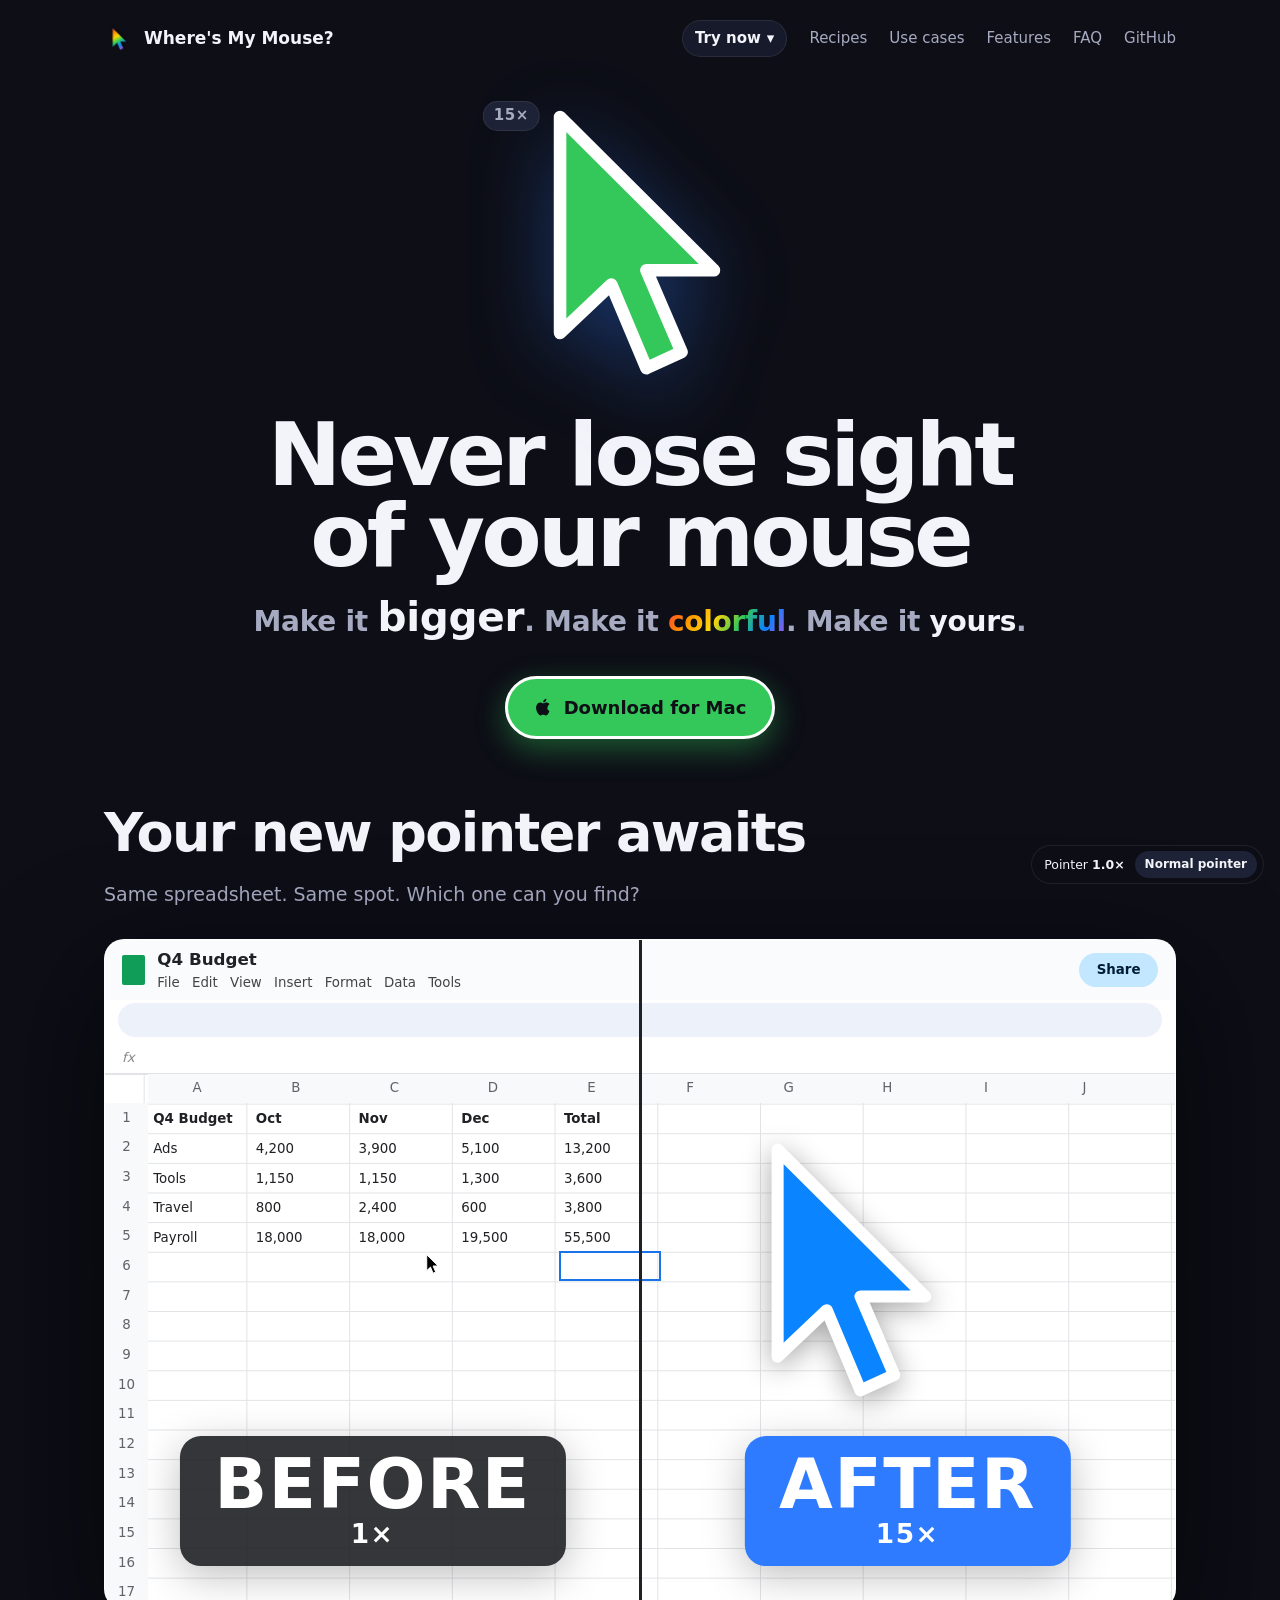
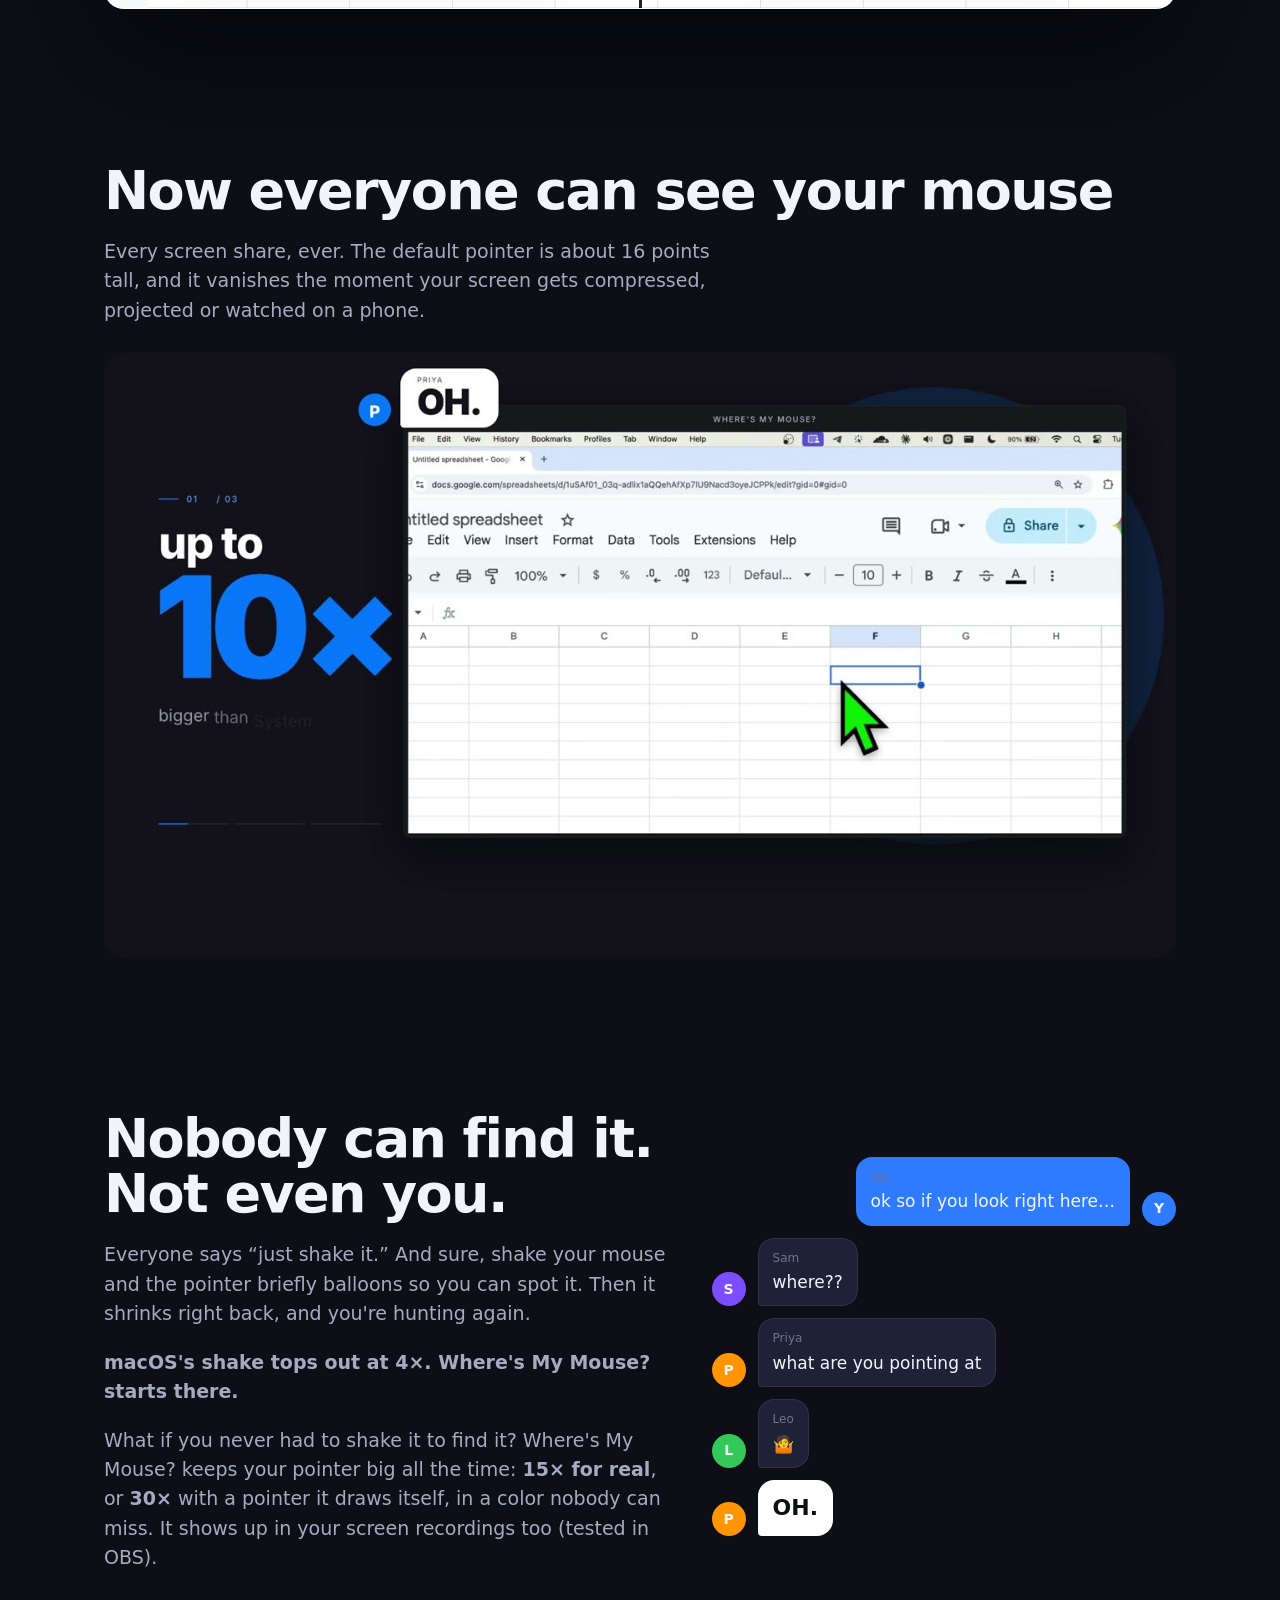
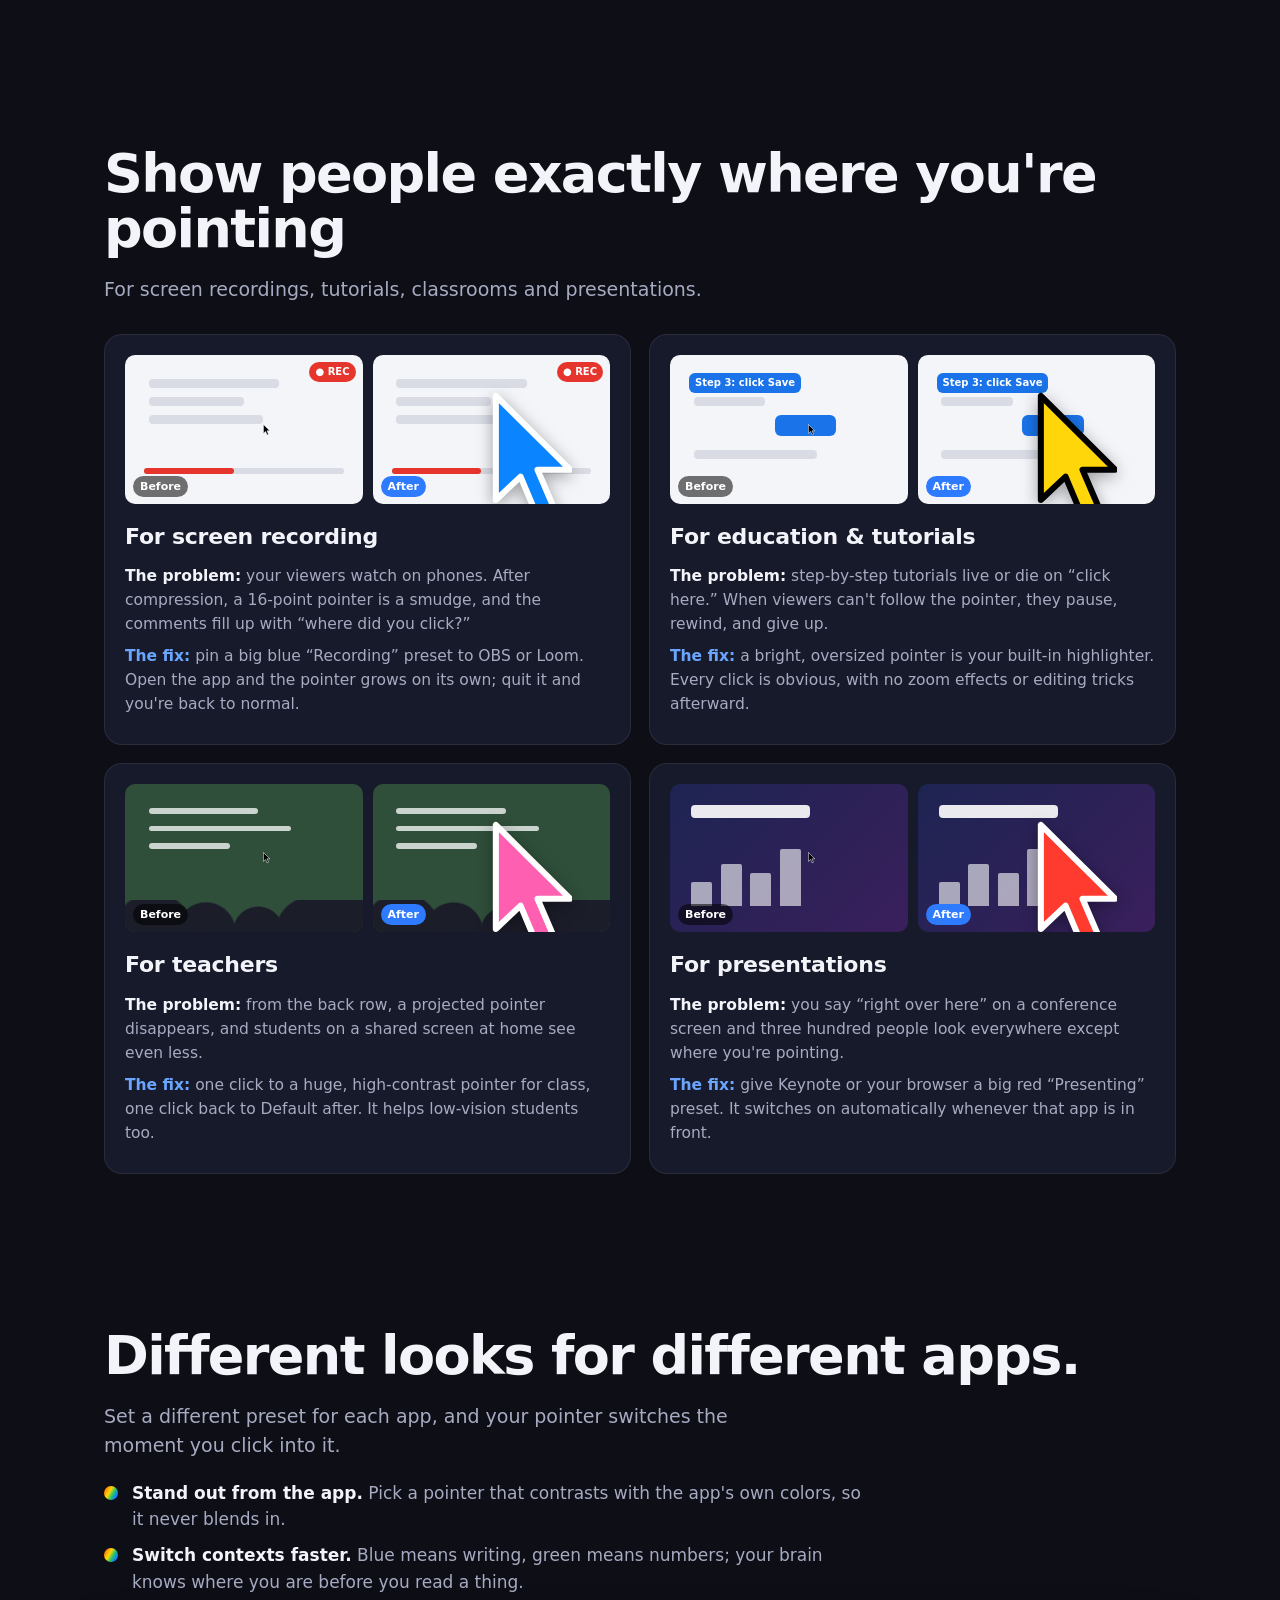
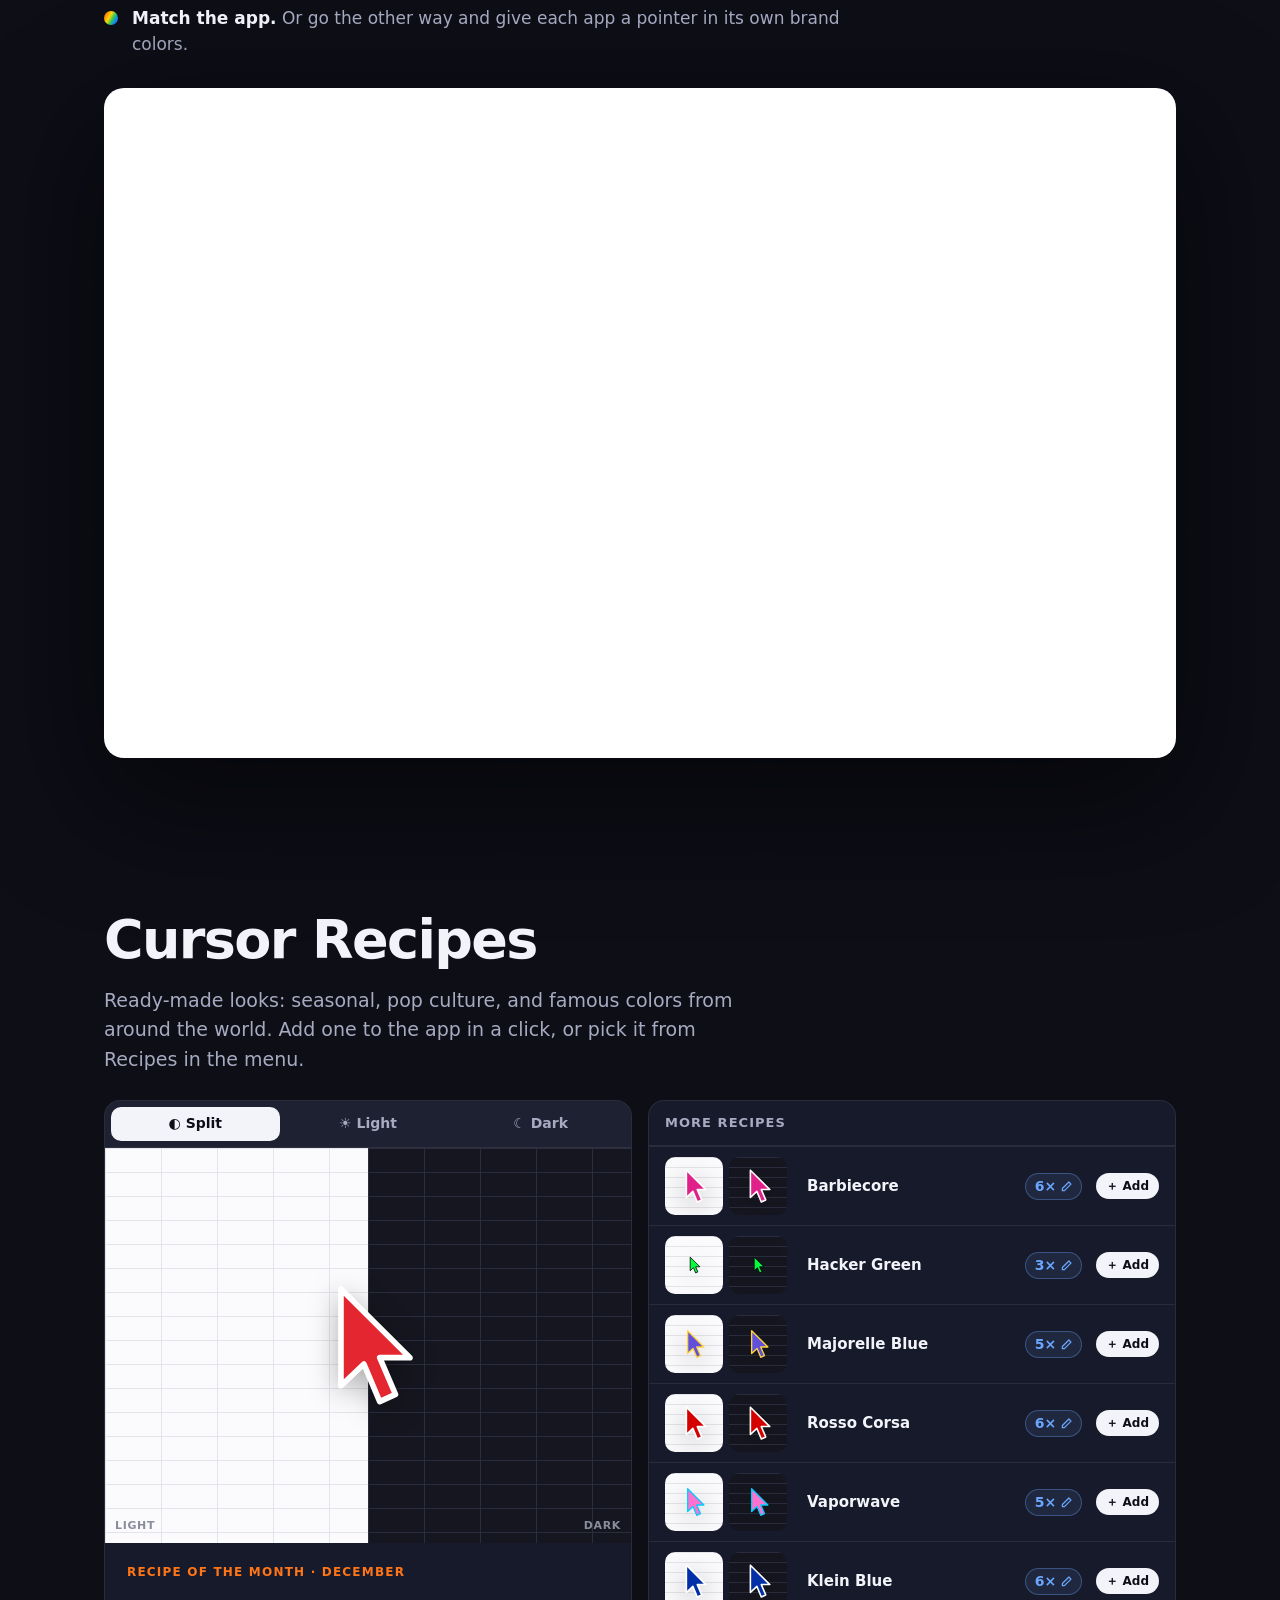
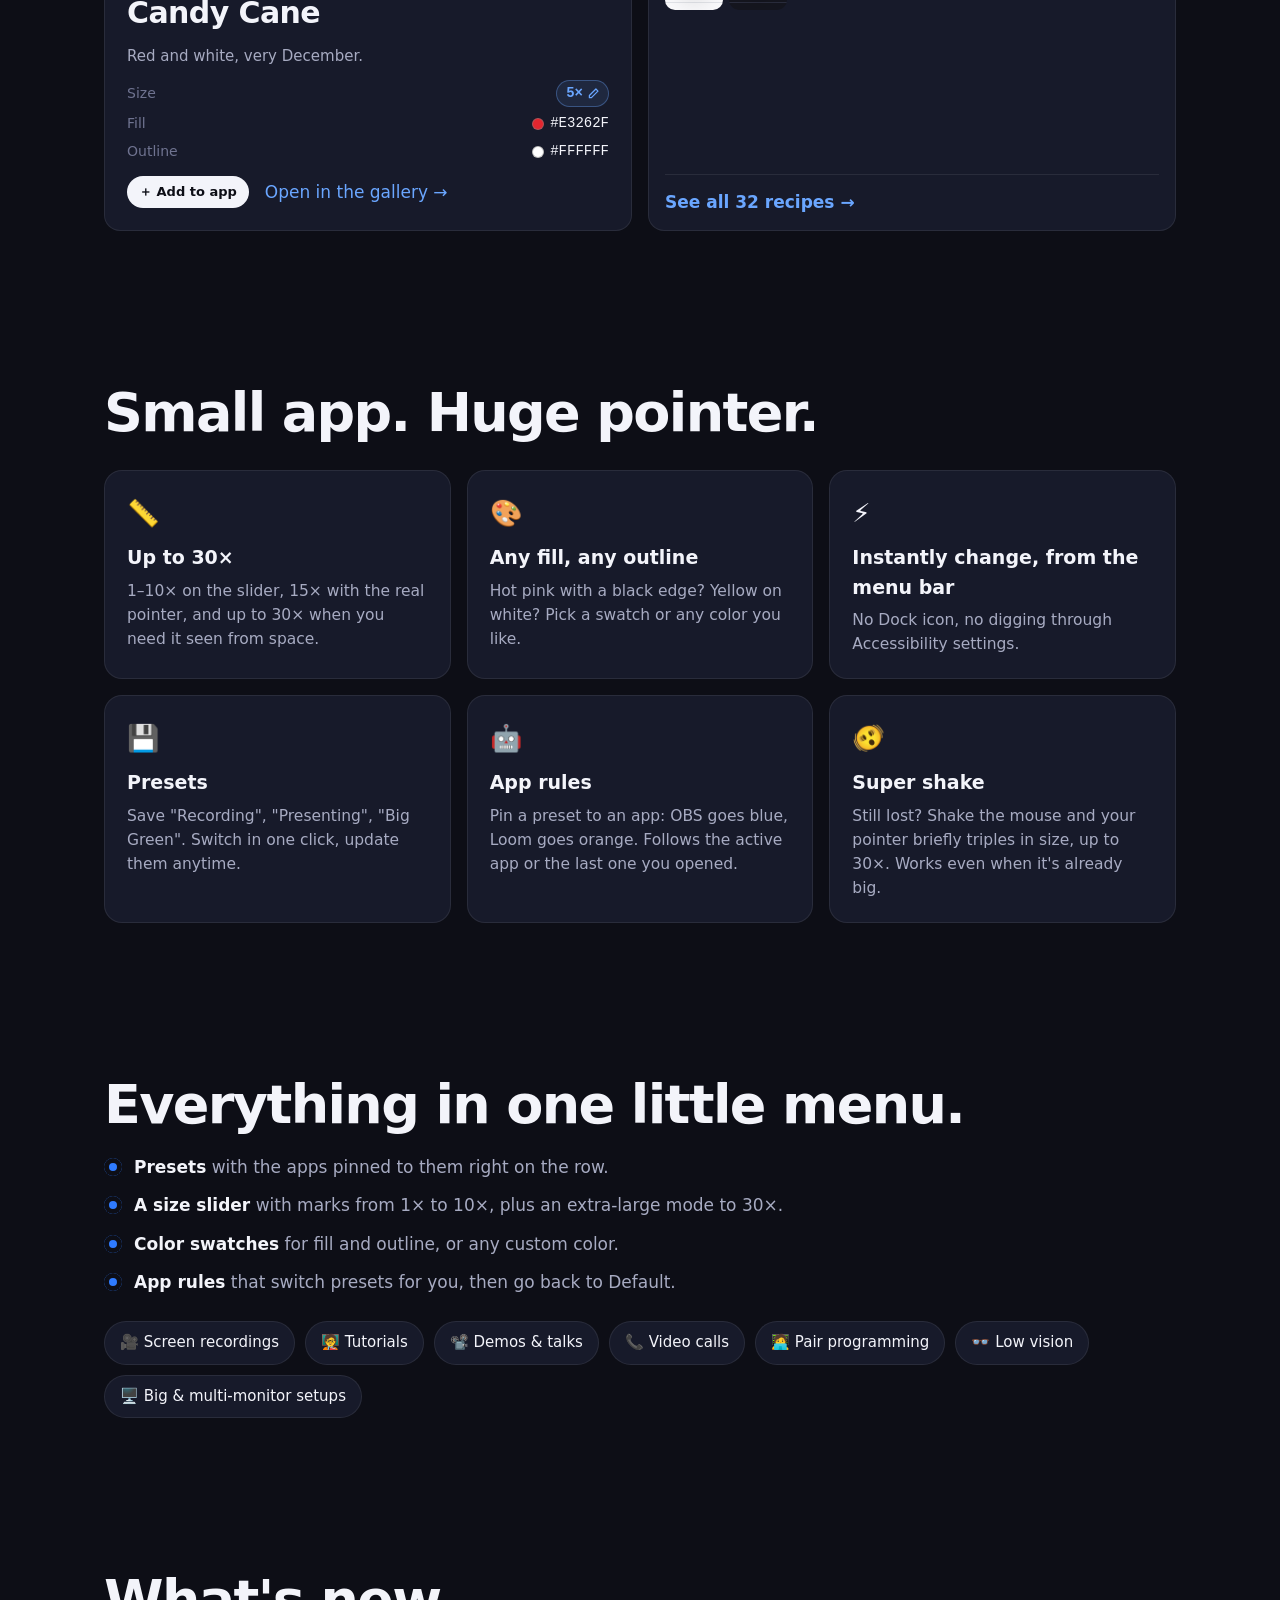
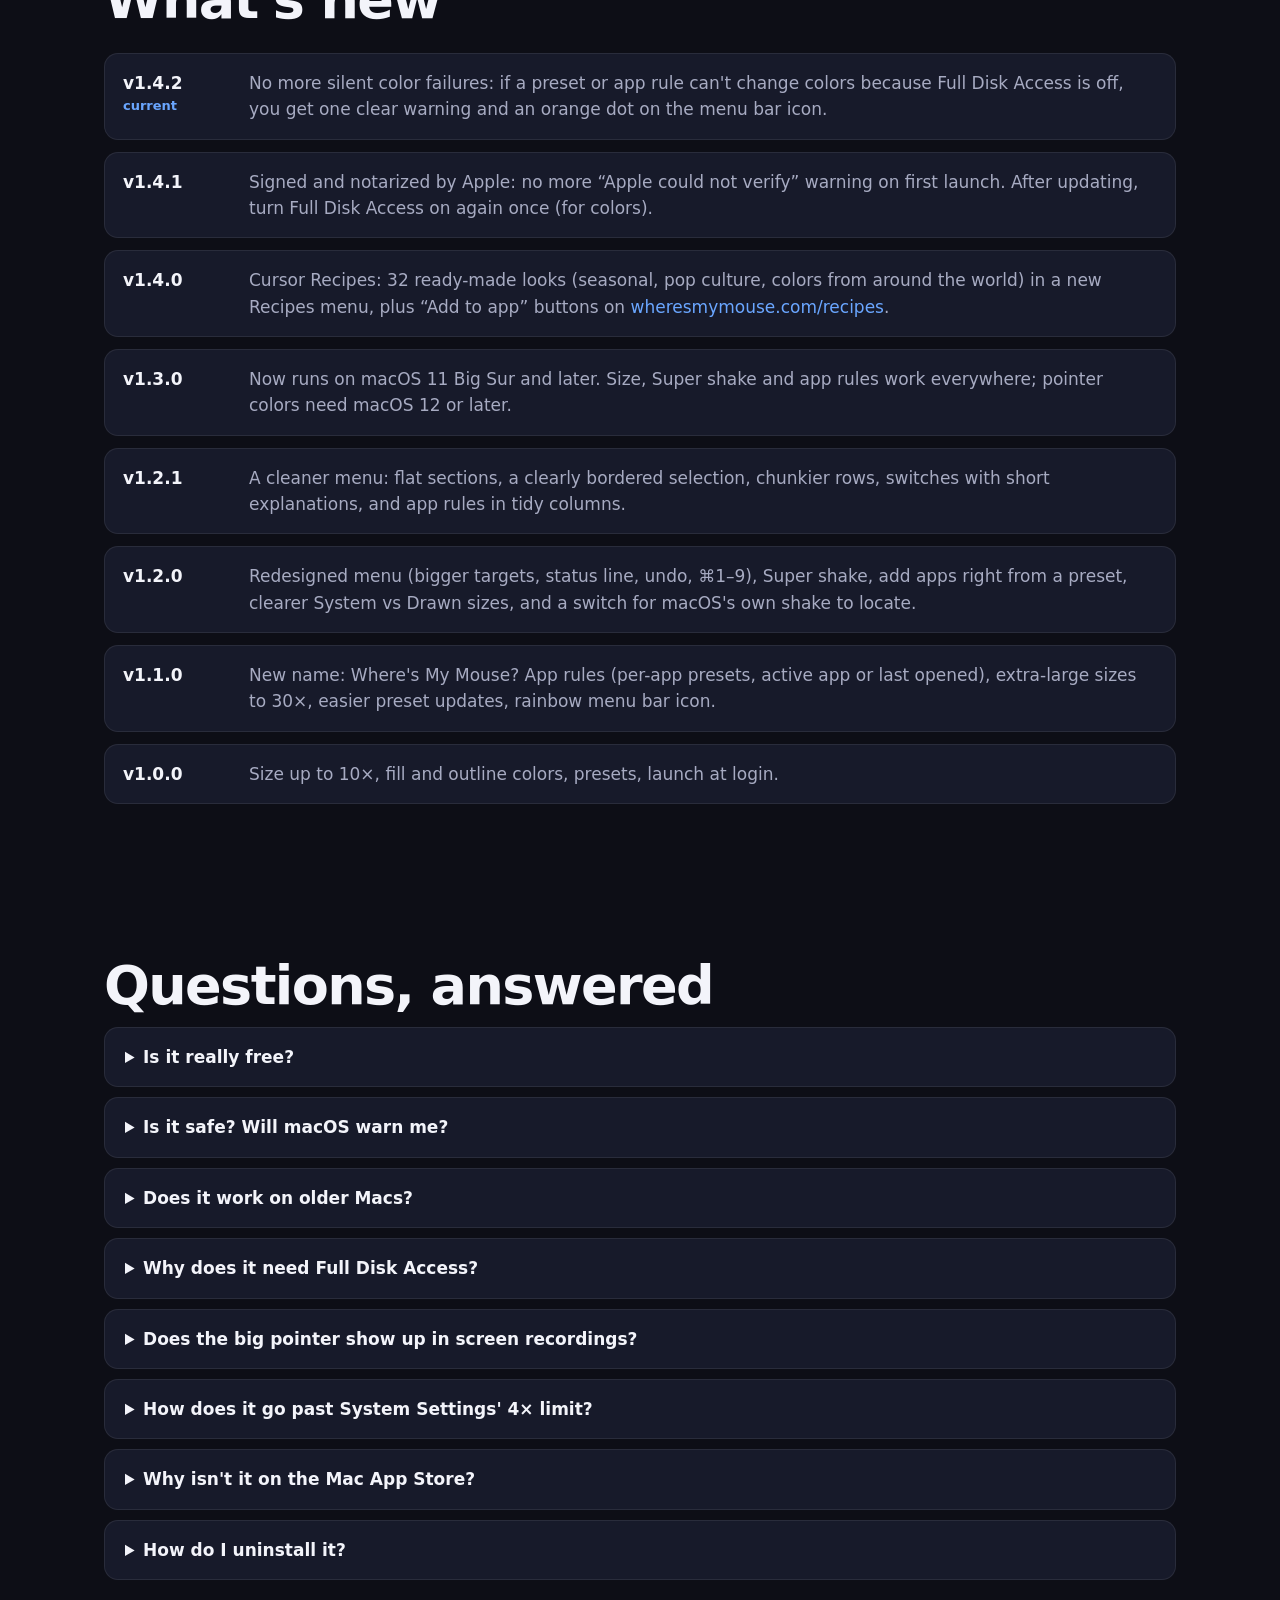
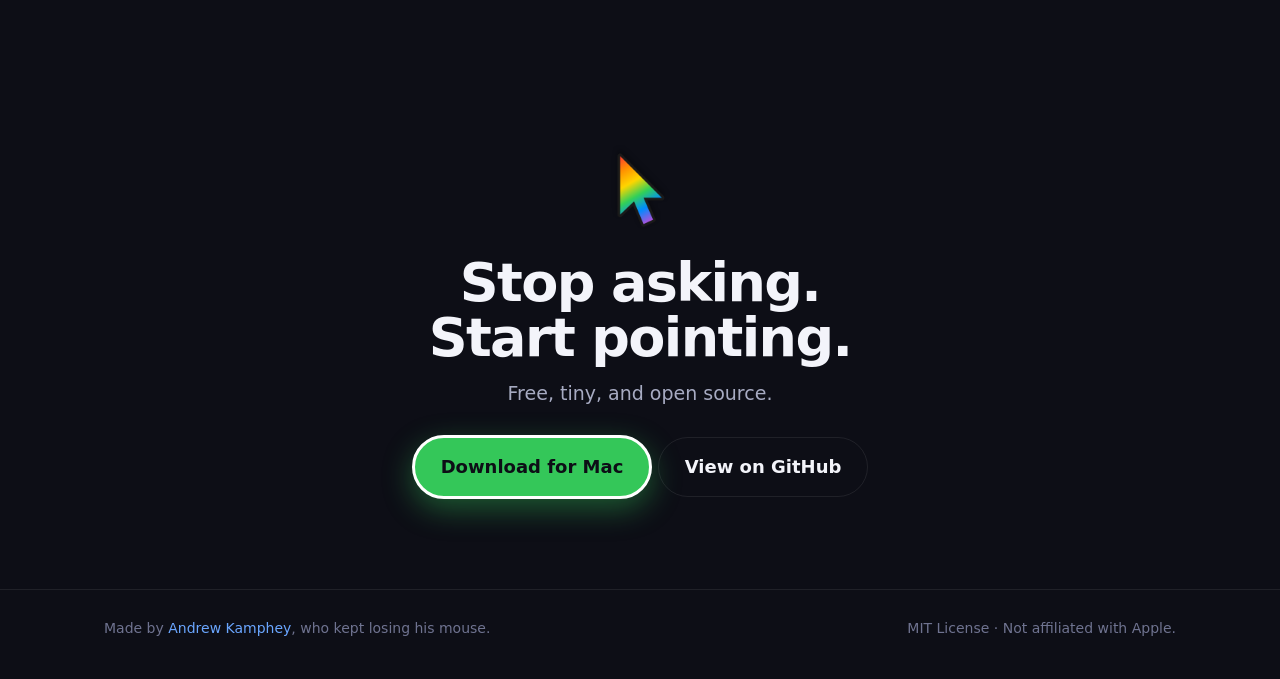
==== commit 39c7c879: "Site: Download buttons wear the pointer's look; drop the icon from Try now Co-Authored-By: Claude Op" ====
--- a/site/index.html
+++ b/site/index.html
@@ -83,6 +83,9 @@
   }
   .btn:hover { text-decoration: none; transform: translateY(-1px); }
   .btn svg { width: 20px; height: 20px; }
+  /* Download buttons wear the pointer's look: green with a white outline, or whatever "Try now" sets */
+  .btn:not(.ghost) { background: var(--look-fill, #34C759); color: var(--look-ink, #0d0e16); border: 3px solid var(--look-outline, #FFFFFF);
+    box-shadow: 0 10px 30px color-mix(in srgb, var(--look-fill, #34C759) 40%, transparent); transition: background-color .2s, border-color .2s, color .2s; }
   .btn.ghost { background: transparent; color: var(--text); border: 1px solid var(--line); box-shadow: none; }
   .fine { color: var(--faint); font-size: 14px; margin-top: 14px; }
   .nomore { font-weight: 800; font-size: 19px; margin: -14px 0 28px; color: var(--blue-soft); }
@@ -424,7 +427,7 @@
       <div class="links">
         <div class="settings">
           <button type="button" id="settings-btn" aria-expanded="false" aria-controls="settings-pop">
-            <img src="assets/favicon.png" alt="" width="16" height="16"> Try now <span aria-hidden="true">▾</span>
+            Try now <span aria-hidden="true">▾</span>
           </button>
           <div class="settings-pop" id="settings-pop" hidden>
             <div class="set-head"><b>Where's My Mouse?</b><span id="set-size-out">1×</span></div>
@@ -802,6 +805,12 @@
 
     function paint() {
       uses.forEach(function (u) { if (u) { u.setAttribute('fill', look.fill); u.setAttribute('stroke', look.outline); } });
+      // the Download buttons match: fill, outline, and text that stays readable on the fill
+      var n = parseInt(look.fill.slice(1), 16), lum = (0.299 * (n >> 16 & 255) + 0.587 * (n >> 8 & 255) + 0.114 * (n & 255)) / 255;
+      var root = document.documentElement.style;
+      root.setProperty('--look-fill', look.fill);
+      root.setProperty('--look-outline', look.outline);
+      root.setProperty('--look-ink', lum > 0.55 ? '#0d0e16' : '#FFFFFF');
       ['fill', 'outline'].forEach(function (k) {
         pop.querySelectorAll('[data-' + k + ']').forEach(function (b) { b.setAttribute('aria-pressed', String(b.dataset[k] === look[k])); });
         pop.querySelector('[data-custom=' + k + ']').value = look[k].toLowerCase();
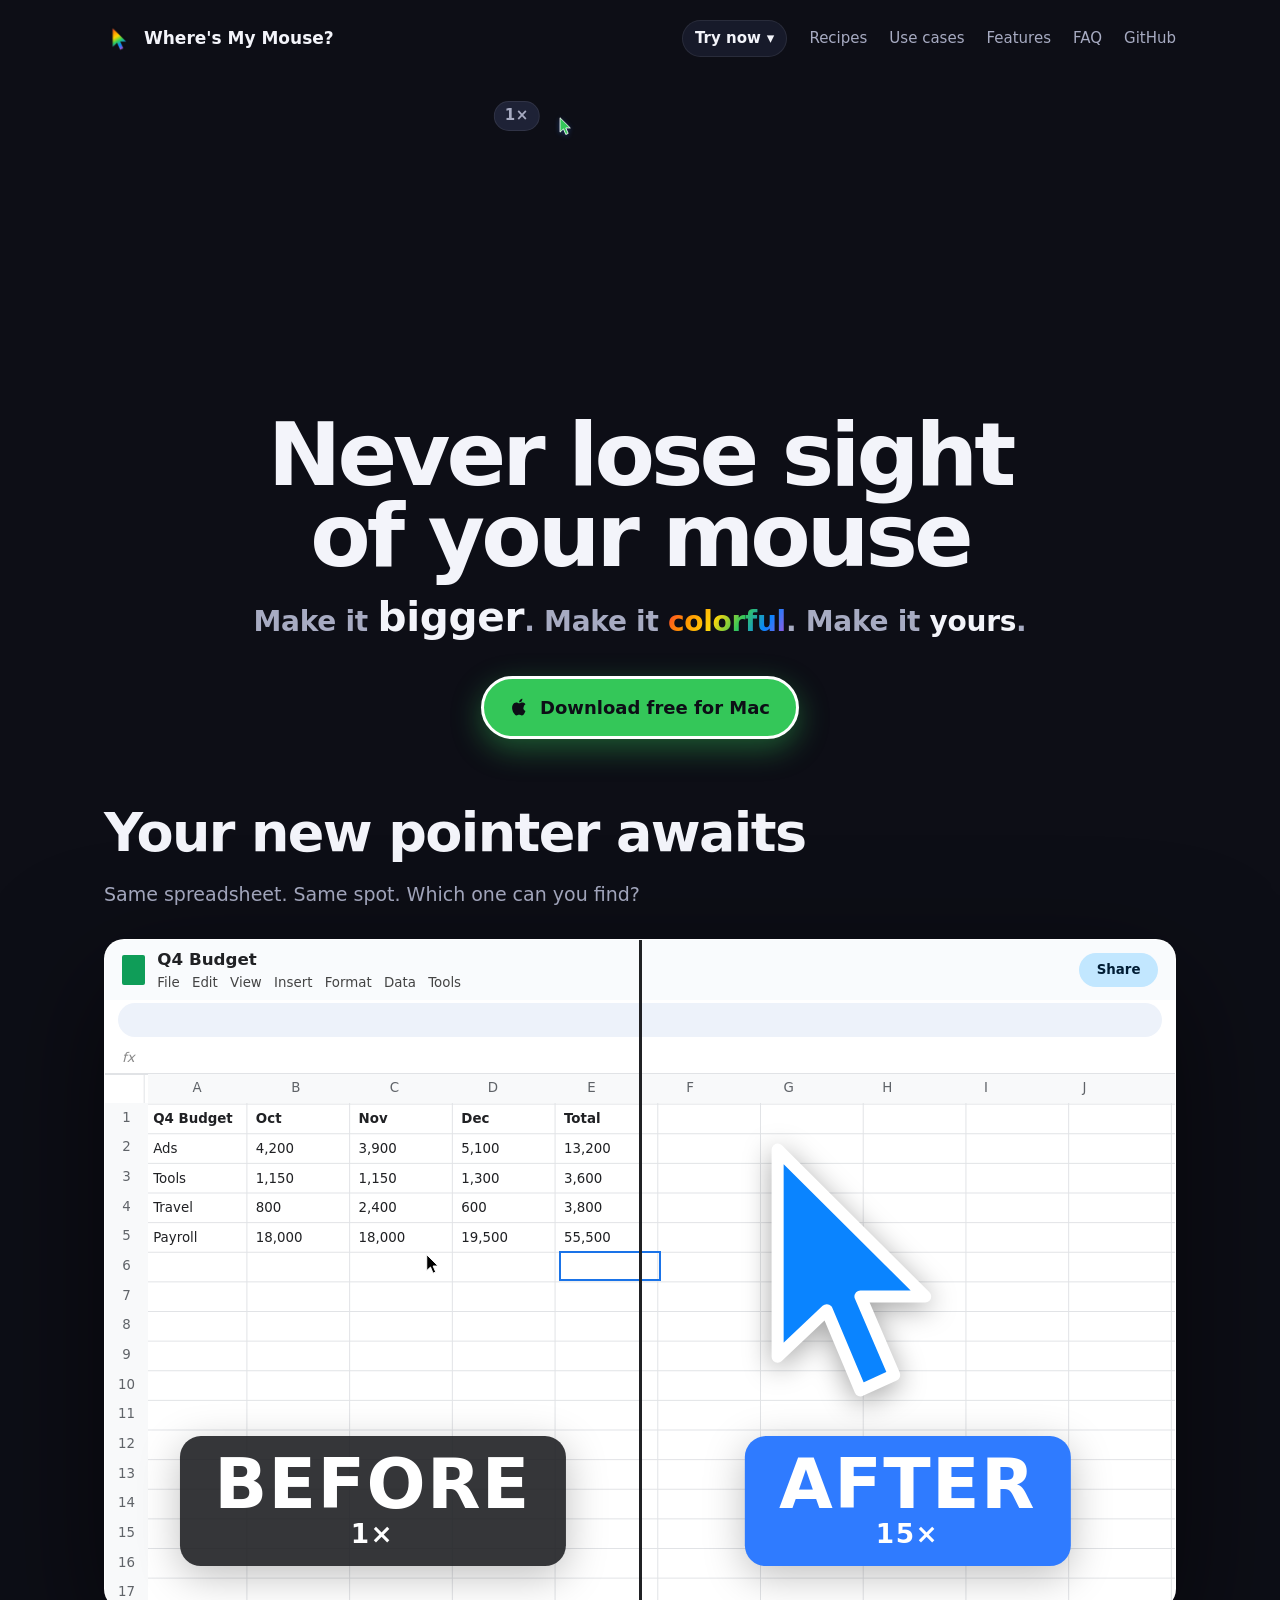
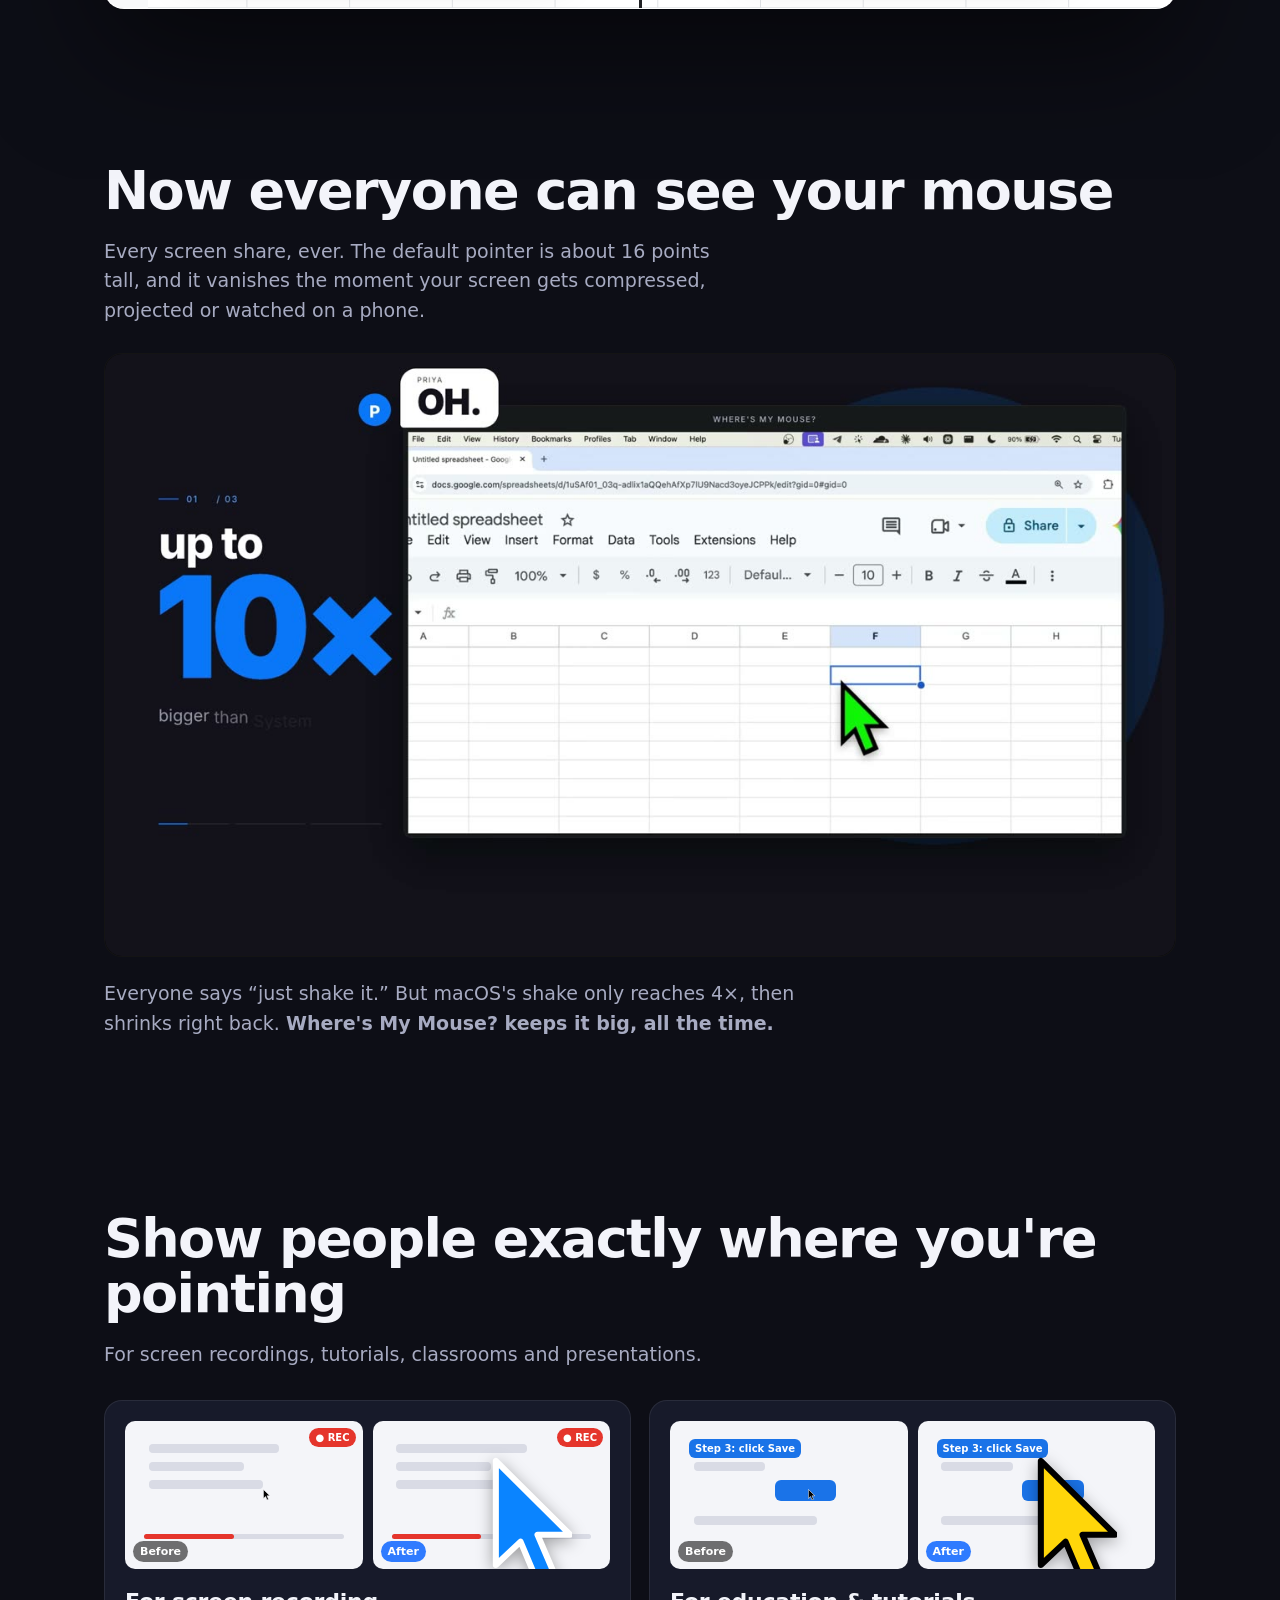
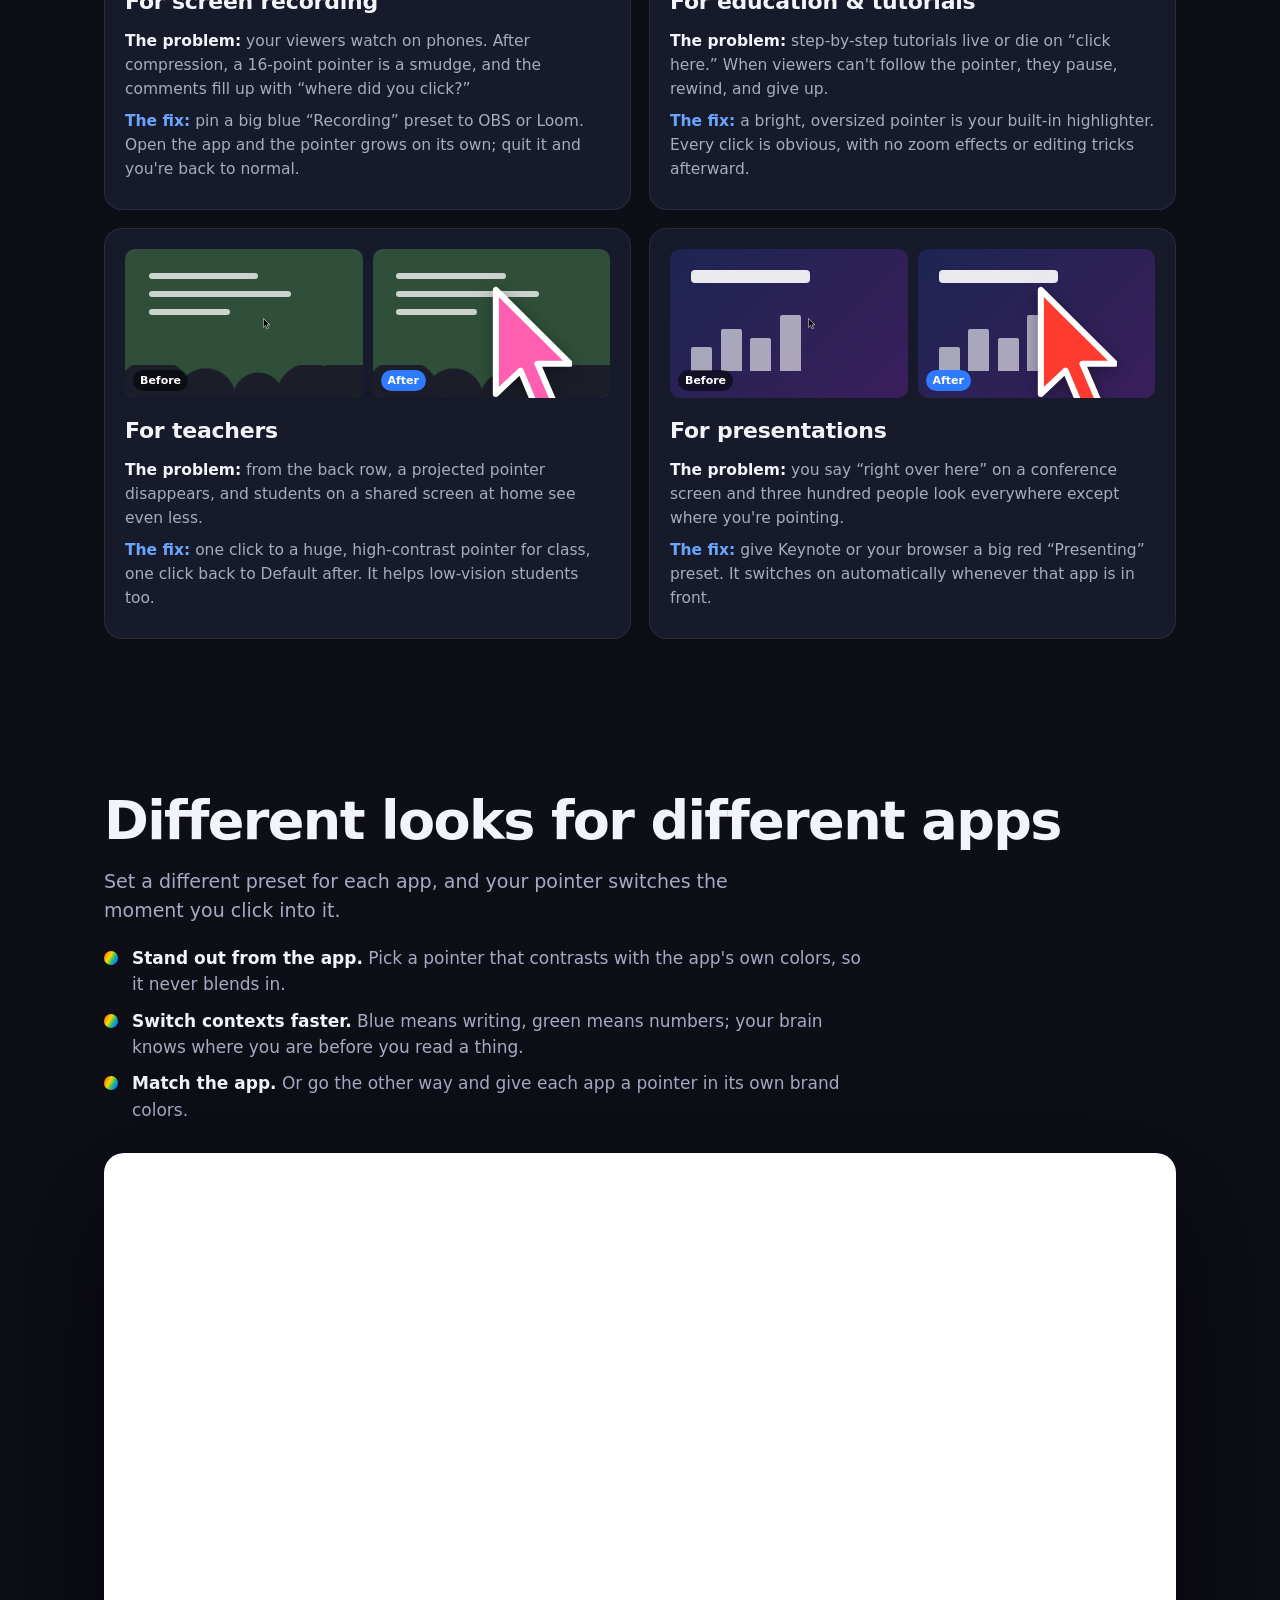
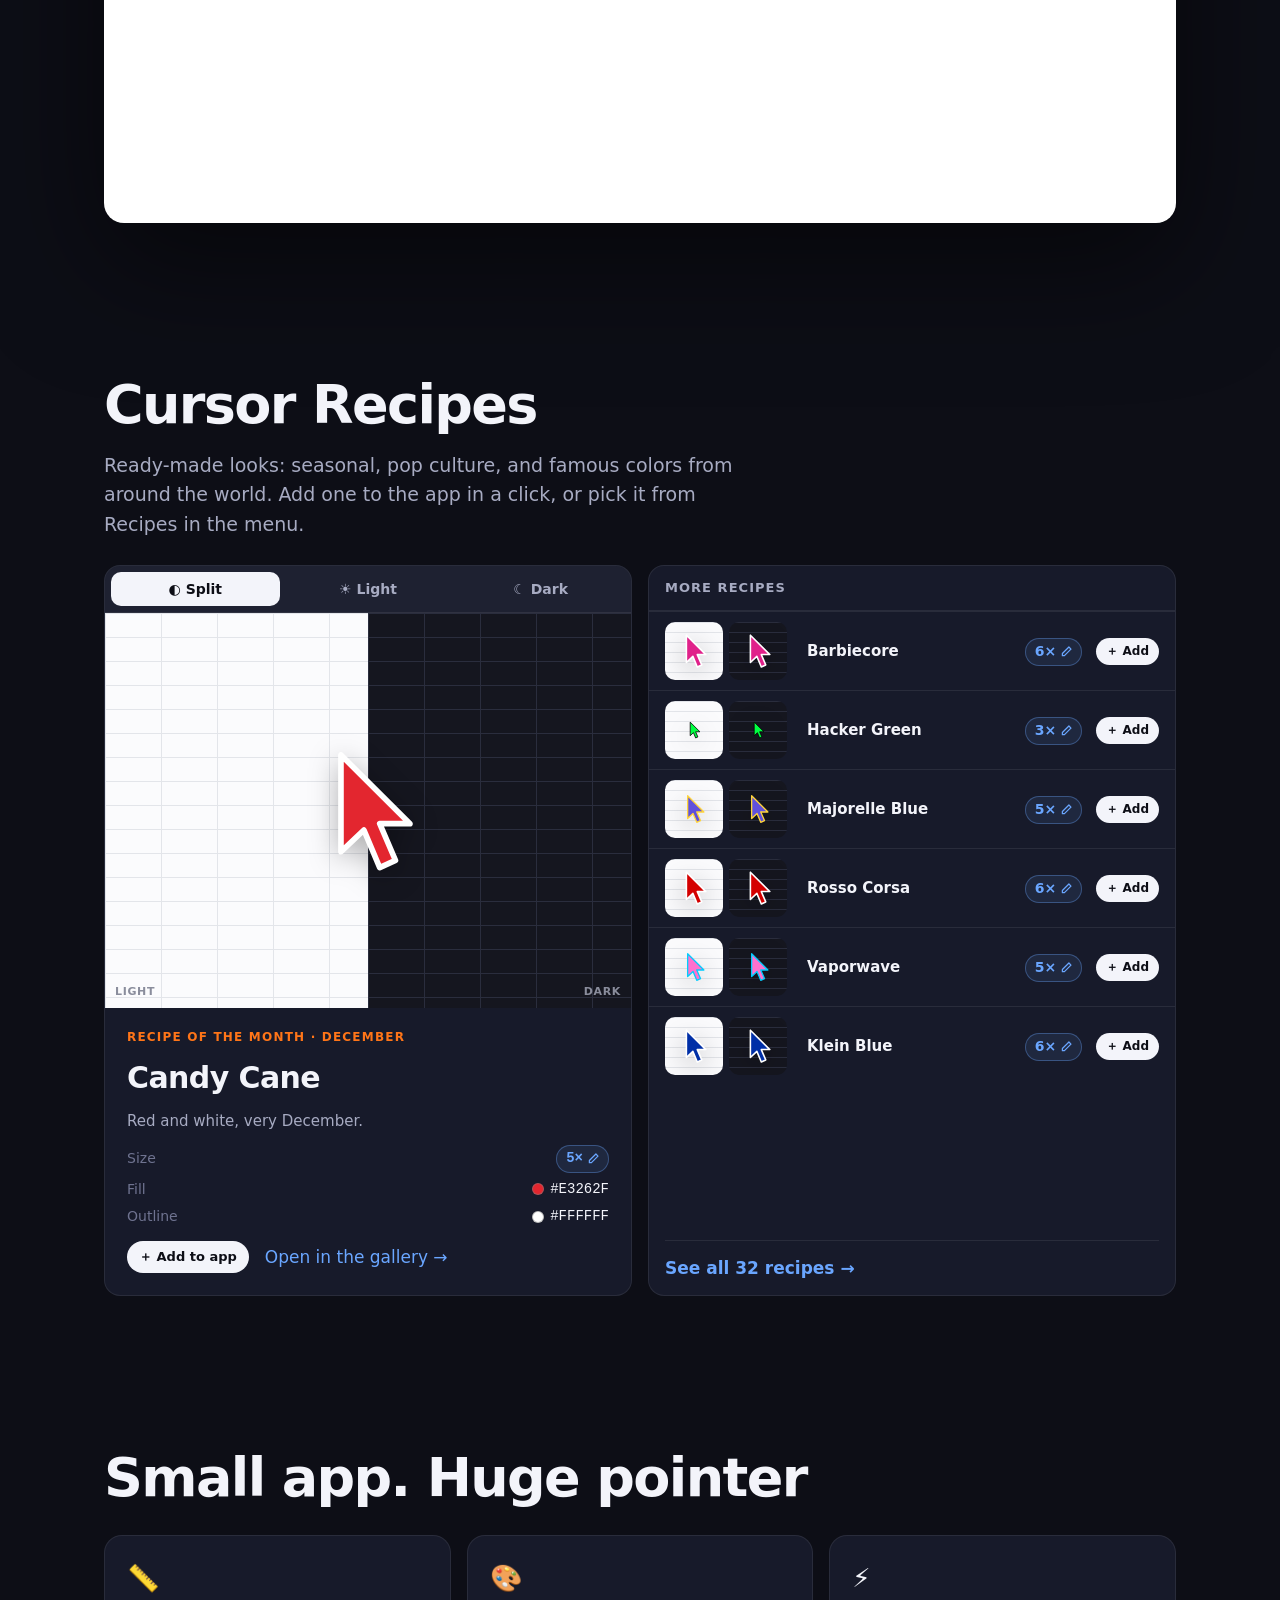
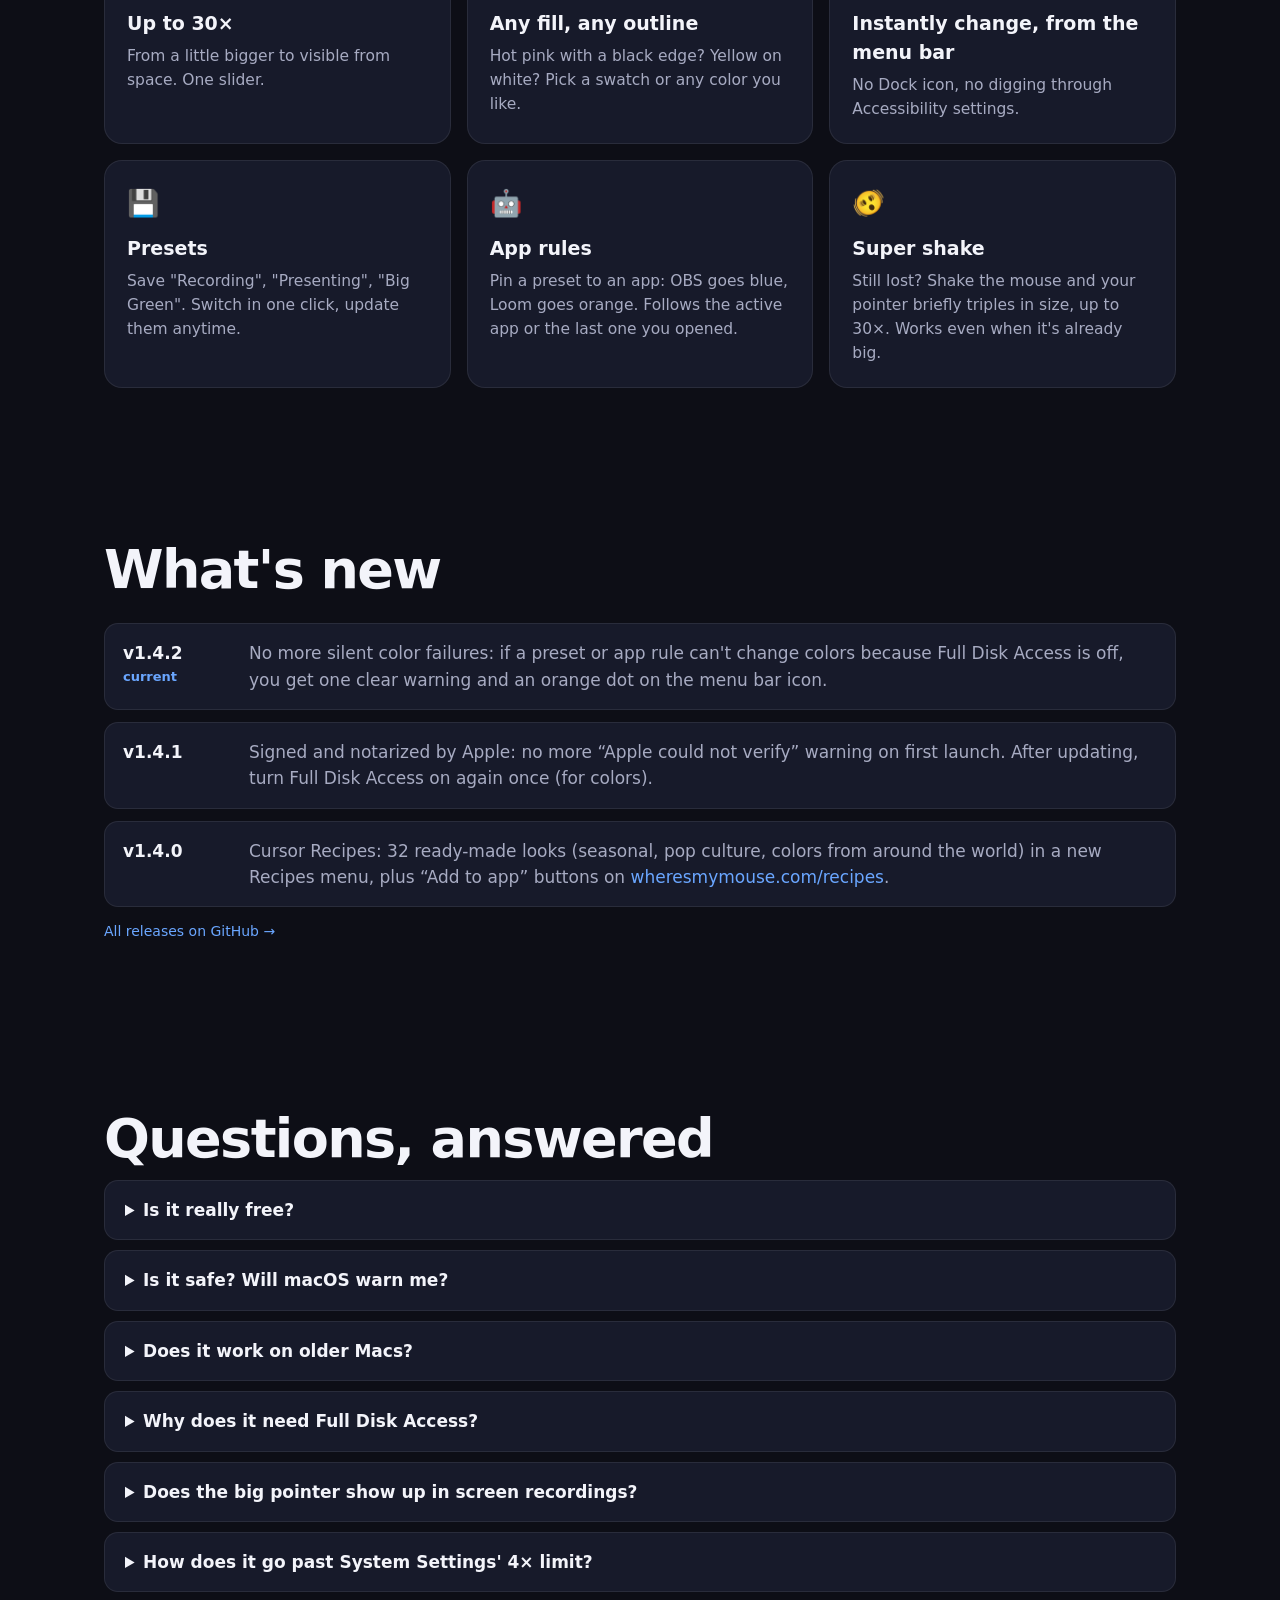
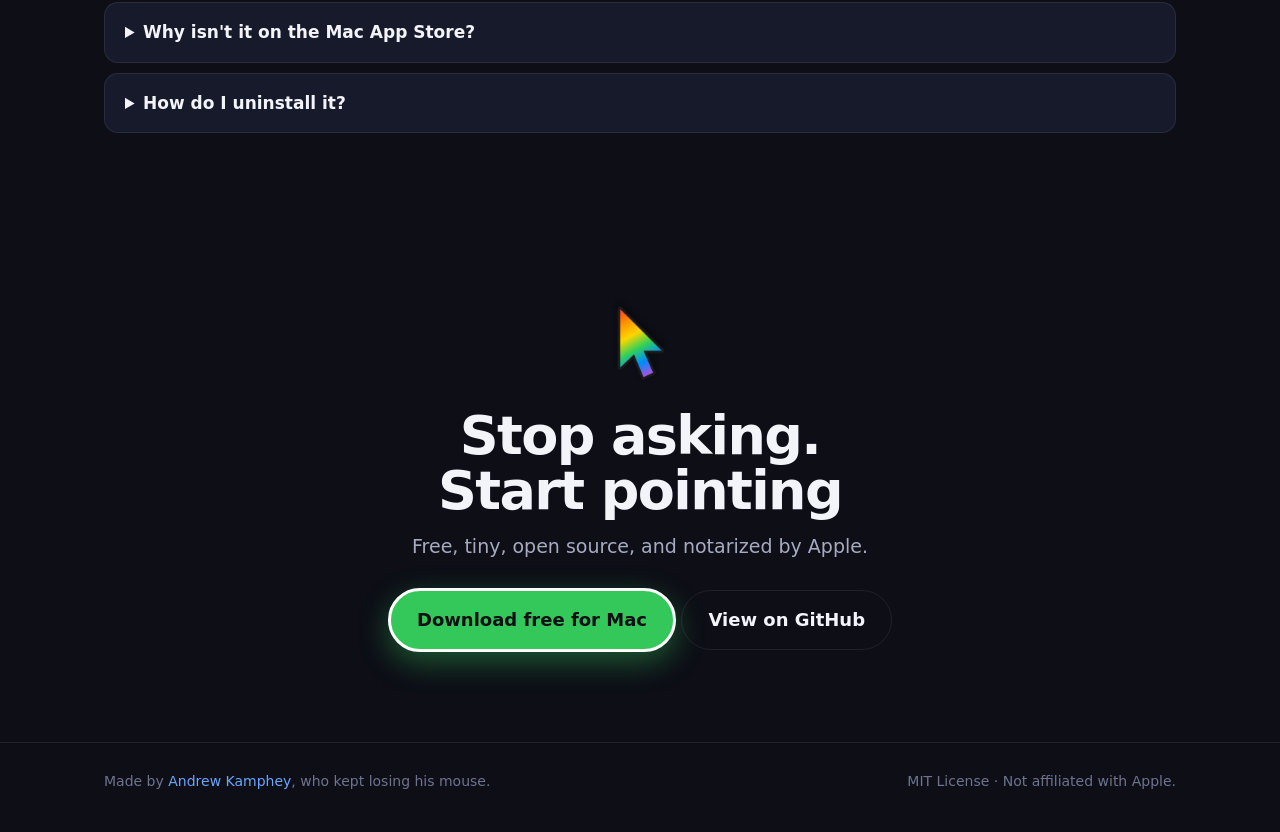
==== commit c3629da6: "Site: remove friction for new visitors - "Download free for Mac"; phones get "Send it to my Mac" (em" ====
--- a/site/index.html
+++ b/site/index.html
@@ -119,6 +119,7 @@
   .set-foot a { font-weight: 800; }
   .settings-pop p { margin: 10px 2px 0; color: var(--faint); font-size: 12px; }
   nav .links { align-items: center; }
+  @media (max-width: 560px) { .brand .brand-name { display: none; } #settings-btn { white-space: nowrap; } }
   @media (max-width: 560px) { .settings-pop { position: fixed; left: 16px; right: 16px; top: 64px; width: auto; max-height: 80vh; overflow: auto; } }
 
   #showcase { padding-top: 32px; }
@@ -146,17 +147,7 @@
 
   .video { margin-top: 28px; border-radius: var(--radius); overflow: hidden; border: 1px solid var(--line); background: #000; }
   .video video { display: block; width: 100%; height: auto; }
-
-  /* chat */
-  .chat { display: grid; grid-template-columns: 1.1fr 0.9fr; gap: 40px; align-items: center; }
-  .bubbles { display: grid; gap: 12px; }
-  .bubble { display: flex; gap: 12px; align-items: flex-end; }
-  .avatar { width: 34px; height: 34px; border-radius: 50%; display: grid; place-items: center; font-weight: 800; font-size: 14px; flex: none; }
-  .msg { background: var(--panel-2); border: 1px solid var(--line); padding: 10px 14px; border-radius: 16px 16px 16px 4px; }
-  .msg small { display: block; color: var(--faint); font-size: 12px; margin-bottom: 2px; }
-  .bubble.me { flex-direction: row-reverse; }
-  .bubble.me .msg { background: var(--blue); border-color: transparent; border-radius: 16px 16px 4px 16px; }
-  .bubble.oh .msg { background: #fff; color: #0d0e16; font-weight: 900; font-size: 22px; }
+  .shake-note { margin-top: 22px; max-width: 760px; }
 
   /* desktop mockups: a Mac screen with a wallpaper, windows and pointers */
   .desk {
@@ -228,18 +219,6 @@
     .cycle4 > :nth-child(2), .cycle2 > :nth-child(1) { opacity: 1; }
   }
 
-  /* scroll-grown pointer: our own arrow replaces the cursor and grows 1x -> 10x down the page */
-  html.grow-ptr, html.grow-ptr * { cursor: none !important; }
-  #grow-ptr { position: fixed; left: 0; top: 0; z-index: 2147483647; pointer-events: none; width: 13px; height: auto;
-    transform-origin: 0 0; will-change: transform; opacity: 0; filter: drop-shadow(0 2px 4px rgba(0,0,0,0.35)); }
-  html.grow-ptr #grow-ptr.on { opacity: 1; }
-  #grow-badge { position: fixed; right: 16px; bottom: 16px; z-index: 2147483646; display: none; align-items: center; gap: 10px;
-    background: rgba(13,14,22,0.88); border: 1px solid var(--line); color: var(--text); border-radius: 999px; padding: 5px 6px 5px 12px;
-    font-size: 12.5px; backdrop-filter: blur(8px); transition: opacity 0.4s, transform 0.4s; }
-  #grow-badge.idle { opacity: 0; transform: translateY(8px); pointer-events: none; }
-  #grow-badge b { font-variant-numeric: tabular-nums; }
-  #grow-badge button { border: 0; border-radius: 999px; padding: 4px 10px; font: inherit; font-size: 12px; font-weight: 700; background: var(--panel-2); color: var(--text); }
-  html.grow-ok #grow-badge { display: flex; }
 
   /* Google Sheets scene for Yours vs Ours */
   .gs { position: absolute; inset: 0; background: #fff; color: #202124; font-size: 1.25cqw; }
@@ -374,13 +353,7 @@
 
   .split { display: grid; grid-template-columns: 1fr 360px; gap: 48px; align-items: center; }
   .split img { width: 100%; border-radius: 16px; border: 1px solid var(--line); box-shadow: 0 30px 80px rgba(0,0,0,0.45); }
-  .ticks { list-style: none; padding: 0; margin: 22px 0 0; display: grid; gap: 12px; }
-  .ticks li { padding-left: 30px; position: relative; color: var(--muted); }
-  .ticks li::before { content: ""; position: absolute; left: 0; top: 4px; width: 18px; height: 18px; border-radius: 50%; background: var(--blue); box-shadow: inset 0 0 0 5px #0d0e16; }
-  .ticks b { color: var(--text); }
-
-  .uses { display: flex; flex-wrap: wrap; gap: 10px; margin-top: 26px; }
-  .chip { background: var(--panel); border: 1px solid var(--line); padding: 9px 15px; border-radius: 999px; font-size: 15px; }
+
 
   .releases { margin-top: 26px; display: grid; gap: 12px; }
   .rel { display: grid; grid-template-columns: 110px 1fr; gap: 16px; background: var(--panel); border: 1px solid var(--line); border-radius: 14px; padding: 16px 18px; }
@@ -400,7 +373,7 @@
 
   @media (max-width: 860px) {
     .uses-grid { grid-template-columns: 1fr; }
-    .chat, .split, .hero-grid { grid-template-columns: 1fr; }
+    .split, .hero-grid { grid-template-columns: 1fr; }
     .hero { text-align: center; }
     .grid { grid-template-columns: 1fr 1fr; }
   }
@@ -423,7 +396,7 @@
 
   <div class="wrap">
     <nav>
-      <a class="brand" href="#"><img src="assets/icon.png" alt="">Where's My Mouse?</a>
+      <a class="brand" href="#" aria-label="Where's My Mouse?"><img src="assets/icon.png" alt=""><span class="brand-name">Where's My Mouse?</span></a>
       <div class="links">
         <div class="settings">
           <button type="button" id="settings-btn" aria-expanded="false" aria-controls="settings-pop">
@@ -471,7 +444,7 @@
       <p class="points">Make it <b class="pt-big">bigger</b>. Make it <b class="q">colorful</b>. Make it <b>yours</b>.</p>
       <a class="btn" href="https://wheresmymouse.com/download">
         <svg viewBox="0 0 24 24" fill="currentColor" aria-hidden="true"><path d="M16.4 12.6c0-2.6 2.1-3.8 2.2-3.9-1.2-1.8-3.1-2-3.7-2-1.6-.2-3.1.9-3.9.9-.8 0-2-.9-3.4-.9-1.7 0-3.3 1-4.2 2.6-1.8 3.1-.5 7.7 1.3 10.2.8 1.2 1.8 2.6 3.1 2.6 1.2-.1 1.7-.8 3.2-.8 1.5 0 1.9.8 3.2.8 1.3 0 2.2-1.2 3-2.4.9-1.4 1.3-2.7 1.3-2.8-.1 0-2.6-1-2.6-3.9zM13.9 5c.7-.8 1.1-1.9 1-3-1 0-2.2.7-2.9 1.5-.6.7-1.2 1.8-1 2.9 1.1.1 2.2-.6 2.9-1.4z"/></svg>
-        Download for Mac
+        <span class="dl-label">Download free for Mac</span>
       </a>
     </header>
   </div>
@@ -492,24 +465,7 @@
     <div class="video">
       <video src="assets/launch.mp4" poster="assets/launch-poster.jpg" autoplay muted loop playsinline disablepictureinpicture aria-label="15-second demo: a video call where nobody can find the pointer, then Where's My Mouse? makes it huge"></video>
     </div>
-  </div>
-</section>
-
-<section>
-  <div class="wrap chat">
-    <div>
-      <h2>Nobody can find it.<br>Not even you.</h2>
-      <p class="lead">Everyone says “just shake it.” And sure, shake your mouse and the pointer briefly balloons so you can spot it. Then it shrinks right back, and you're hunting again.</p>
-      <p class="lead"><b>macOS's shake tops out at 4×. Where's My Mouse? starts there.</b></p>
-      <p class="lead">What if you never had to shake it to find it? Where's My Mouse? keeps your pointer big all the time: <b>15× for real</b>, or <b>30×</b> with a pointer it draws itself, in a color nobody can miss. It shows up in your screen recordings too (tested in OBS).</p>
-    </div>
-    <div class="bubbles" aria-hidden="true">
-      <div class="bubble me"><div class="avatar" style="background:#2f7bff">Y</div><div class="msg"><small>You</small>ok so if you look right here…</div></div>
-      <div class="bubble"><div class="avatar" style="background:#7c4dff">S</div><div class="msg"><small>Sam</small>where??</div></div>
-      <div class="bubble"><div class="avatar" style="background:#ff9500">P</div><div class="msg"><small>Priya</small>what are you pointing at</div></div>
-      <div class="bubble"><div class="avatar" style="background:#34c759">L</div><div class="msg"><small>Leo</small>🤷</div></div>
-      <div class="bubble oh"><div class="avatar" style="background:#ff9500">P</div><div class="msg">OH.</div></div>
-    </div>
+    <p class="lead shake-note">Everyone says “just shake it.” But macOS's shake only reaches 4×, then shrinks right back. <b>Where's My Mouse? keeps it big, all the time.</b></p>
   </div>
 </section>
 
@@ -566,7 +522,7 @@
 
 <section id="app-rules">
   <div class="wrap">
-    <h2>Different looks for different apps.</h2>
+    <h2>Different looks for different apps</h2>
     <p class="lead">Set a different preset for each app, and your pointer switches the moment you click into it.</p>
     <ul class="why">
       <li><b>Stand out from the app.</b> Pick a pointer that contrasts with the app's own colors, so it never blends in.</li>
@@ -624,9 +580,9 @@
 
 <section id="features">
   <div class="wrap">
-    <h2>Small app. Huge pointer.</h2>
+    <h2>Small app. Huge pointer</h2>
     <div class="grid">
-      <div class="card"><div class="ico">📏</div><h3>Up to 30×</h3><p>1–10× on the slider, 15× with the real pointer, and up to 30× when you need it seen from space.</p></div>
+      <div class="card"><div class="ico">📏</div><h3>Up to 30×</h3><p>From a little bigger to visible from space. One slider.</p></div>
       <div class="card"><div class="ico">🎨</div><h3>Any fill, any outline</h3><p>Hot pink with a black edge? Yellow on white? Pick a swatch or any color you like.</p></div>
       <div class="card"><div class="ico">⚡</div><h3>Instantly change, from the menu bar</h3><p>No Dock icon, no digging through Accessibility settings.</p></div>
       <div class="card"><div class="ico">💾</div><h3>Presets</h3><p>Save "Recording", "Presenting", "Big Green". Switch in one click, update them anytime.</p></div>
@@ -638,37 +594,13 @@
 
 <section>
   <div class="wrap">
-    <div>
-      <h2>Everything in one little menu.</h2>
-      <ul class="ticks">
-        <li><b>Presets</b> with the apps pinned to them right on the row.</li>
-        <li><b>A size slider</b> with marks from 1× to 10×, plus an extra-large mode to 30×.</li>
-        <li><b>Color swatches</b> for fill and outline, or any custom color.</li>
-        <li><b>App rules</b> that switch presets for you, then go back to Default.</li>
-      </ul>
-      <div class="uses">
-        <span class="chip">🎥 Screen recordings</span><span class="chip">🧑‍🏫 Tutorials</span>
-        <span class="chip">📽️ Demos &amp; talks</span><span class="chip">📞 Video calls</span>
-        <span class="chip">🧑‍💻 Pair programming</span><span class="chip">👓 Low vision</span>
-        <span class="chip">🖥️ Big &amp; multi-monitor setups</span>
-      </div>
-    </div>
-  </div>
-</section>
-
-<section>
-  <div class="wrap">
     <h2>What's new</h2>
     <div class="releases">
       <div class="rel"><div class="v">v1.4.2<em>current</em></div><p>No more silent color failures: if a preset or app rule can't change colors because Full Disk Access is off, you get one clear warning and an orange dot on the menu bar icon.</p></div>
       <div class="rel"><div class="v">v1.4.1</div><p>Signed and notarized by Apple: no more “Apple could not verify” warning on first launch. After updating, turn Full Disk Access on again once (for colors).</p></div>
       <div class="rel"><div class="v">v1.4.0</div><p>Cursor Recipes: 32 ready-made looks (seasonal, pop culture, colors from around the world) in a new Recipes menu, plus “Add to app” buttons on <a href="/recipes">wheresmymouse.com/recipes</a>.</p></div>
-      <div class="rel"><div class="v">v1.3.0</div><p>Now runs on macOS 11 Big Sur and later. Size, Super shake and app rules work everywhere; pointer colors need macOS 12 or later.</p></div>
-      <div class="rel"><div class="v">v1.2.1</div><p>A cleaner menu: flat sections, a clearly bordered selection, chunkier rows, switches with short explanations, and app rules in tidy columns.</p></div>
-      <div class="rel"><div class="v">v1.2.0</div><p>Redesigned menu (bigger targets, status line, undo, ⌘1–9), Super shake, add apps right from a preset, clearer System vs Drawn sizes, and a switch for macOS's own shake to locate.</p></div>
-      <div class="rel"><div class="v">v1.1.0</div><p>New name: Where's My Mouse? App rules (per-app presets, active app or last opened), extra-large sizes to 30×, easier preset updates, rainbow menu bar icon.</p></div>
-      <div class="rel"><div class="v">v1.0.0</div><p>Size up to 10×, fill and outline colors, presets, launch at login.</p></div>
     </div>
+    <p class="fine"><a href="https://github.com/andrewkamphey/WheresMyMouse/releases">All releases on GitHub →</a></p>
   </div>
 </section>
 
@@ -689,9 +621,9 @@
 <div class="cta">
   <div class="wrap">
     <img src="assets/icon.png" alt="">
-    <h2>Stop asking.<br>Start pointing.</h2>
-    <p class="lead" style="margin:0 auto 26px">Free, tiny, and open source.</p>
-    <a class="btn" href="https://wheresmymouse.com/download">Download for Mac</a>
+    <h2>Stop asking.<br>Start pointing</h2>
+    <p class="lead" style="margin:0 auto 26px">Free, tiny, open source, and notarized by Apple.</p>
+    <a class="btn" href="https://wheresmymouse.com/download"><span class="dl-label">Download free for Mac</span></a>
     <a class="btn ghost" href="https://github.com/andrewkamphey/WheresMyMouse">View on GitHub</a>
   </div>
 </div>
@@ -731,65 +663,9 @@
     });
   })();
 </script>
-<svg id="grow-ptr" viewBox="0 0 62 100" aria-hidden="true">
-  <use id="grow-ptr-color" href="#arrow" fill="#34C759" stroke="#FFFFFF"/>
-</svg>
-<div id="grow-badge" role="status"><span>Pointer <b id="grow-size">1.0×</b></span><button type="button" id="grow-toggle">Normal pointer</button></div>
 <script>
-  // Our own arrow follows the mouse and grows from 1x at the top of the page to 10x at the bottom.
-  // Only with a real mouse/trackpad, never with reduced motion; the badge turns it off (remembered).
-  (function () {
-    var fine = window.matchMedia('(hover: hover) and (pointer: fine)').matches;
-    var calm = window.matchMedia('(prefers-reduced-motion: reduce)').matches;
-    if (!fine || calm) return;
-    var root = document.documentElement, ptr = document.getElementById('grow-ptr');
-    var sizeOut = document.getElementById('grow-size'), toggle = document.getElementById('grow-toggle');
-    var x = -100, y = -100, queued = false;
-    function stored() { try { return localStorage.getItem('wmm-grow') !== 'off'; } catch (e) { return true; } }
-    function store(on) { try { localStorage.setItem('wmm-grow', on ? 'on' : 'off'); } catch (e) {} }
-    function scale() {
-      var max = root.scrollHeight - window.innerHeight;
-      var t = max > 0 ? Math.min(1, Math.max(0, window.scrollY / max)) : 0;
-      return 1 + 9 * t;
-    }
-    function draw() {
-      queued = false;
-      var s = scale();
-      // the arrow's tip sits at (4, 4) in its 62x100 box; keep the tip on the hotspot
-      var tip = 4 * 0.93 * (13 / 62) * s;
-      ptr.style.transform = 'translate(' + (x - tip) + 'px,' + (y - tip) + 'px) scale(' + s + ')';
-      sizeOut.textContent = s.toFixed(1) + '×';
-    }
-    function queue() { if (!queued) { queued = true; requestAnimationFrame(draw); } }
-    function set(on) {
-      root.classList.toggle('grow-ptr', on);
-      toggle.textContent = on ? 'Normal pointer' : 'Make it grow';
-      store(on);
-    }
-    root.classList.add('grow-ok');
-    set(stored());
-    document.addEventListener('pointermove', function (e) { x = e.clientX; y = e.clientY; ptr.classList.add('on'); queue(); }, { passive: true });
-    document.addEventListener('pointerleave', function () { ptr.classList.remove('on'); });
-    document.documentElement.addEventListener('mouseleave', function () { ptr.classList.remove('on'); });
-    var badge = document.getElementById('grow-badge'), idleTimer;
-    function wake() {
-      badge.classList.remove('idle');
-      clearTimeout(idleTimer);
-      idleTimer = setTimeout(function () { badge.classList.add('idle'); }, 2500);
-    }
-    window.addEventListener('scroll', function () { queue(); wake(); }, { passive: true });
-    document.addEventListener('pointermove', function (e) {
-      if (e.clientX > window.innerWidth - 260 && e.clientY > window.innerHeight - 120) wake();
-    }, { passive: true });
-    wake();
-    window.addEventListener('resize', queue);
-    toggle.addEventListener('click', function () { set(!root.classList.contains('grow-ptr')); });
-    draw();
-  })();
-</script>
-<script>
-  // Nav "Settings": a mini version of the app's menu. Fill, outline and size style the hero pointer
-  // and the arrow that follows your mouse; the look is remembered in this browser.
+  // Nav "Try now": a mini version of the app's menu. Fill, outline and size style the hero pointer
+  // and the Download buttons; the look is remembered in this browser.
   (function () {
     var btn = document.getElementById('settings-btn'), pop = document.getElementById('settings-pop');
     function open(on) { pop.hidden = !on; btn.setAttribute('aria-expanded', String(on)); }
@@ -800,7 +676,7 @@
     var DEFAULT = { fill: '#34C759', outline: '#FFFFFF' };
     var look = DEFAULT;
     try { look = JSON.parse(localStorage.getItem('wmm-look')) || DEFAULT; } catch (e) {}
-    var uses = [document.getElementById('hero-ptr-color'), document.getElementById('grow-ptr-color')];
+    var uses = [document.getElementById('hero-ptr-color')];
     var size = document.getElementById('set-size'), anim = document.getElementById('set-anim'), out = document.getElementById('set-size-out');
 
     function paint() {
@@ -839,7 +715,7 @@
   // Hero pointer: grows 1x -> 15x, holds, shrinks back. Settings can stop it at a fixed size.
   (function () {
     var svg = document.getElementById('hero-ptr'), label = document.getElementById('hero-size');
-    var MIN = 1 / 15, LOOP = 5200, fixed = null, start = performance.now();
+    var MIN = 1 / 15, LOOP = 5200, fixed = null, start = performance.now() - 2300; // first frame: big
     function ease(t) { return t < 0.5 ? 4 * t * t * t : 1 - Math.pow(-2 * t + 2, 3) / 2; }
     function show(size) { // 1..15
       svg.style.transform = 'scale(' + (size / 15) + ')';
@@ -874,5 +750,6 @@
   });
 </script>
 <script src="assets/recipes.js"></script>
+<script src="assets/get-app.js"></script>
 </body>
 </html>
